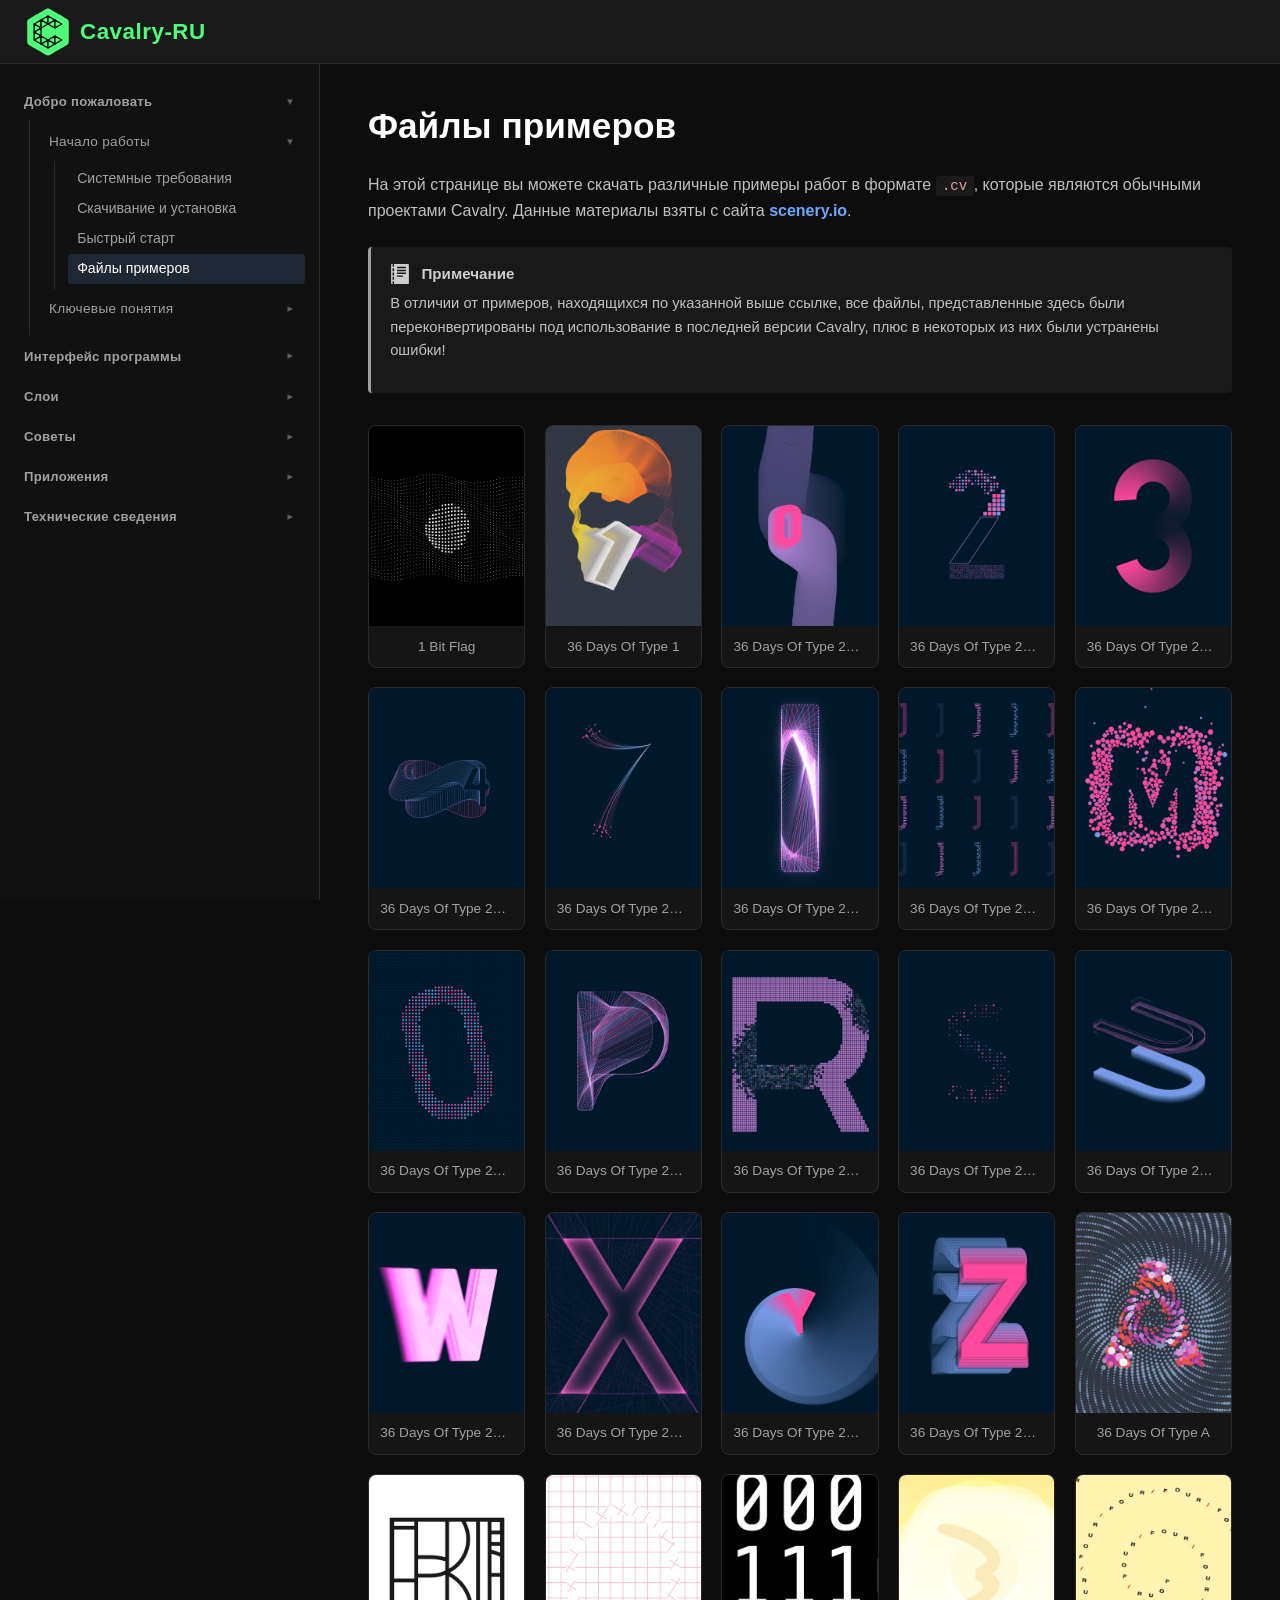
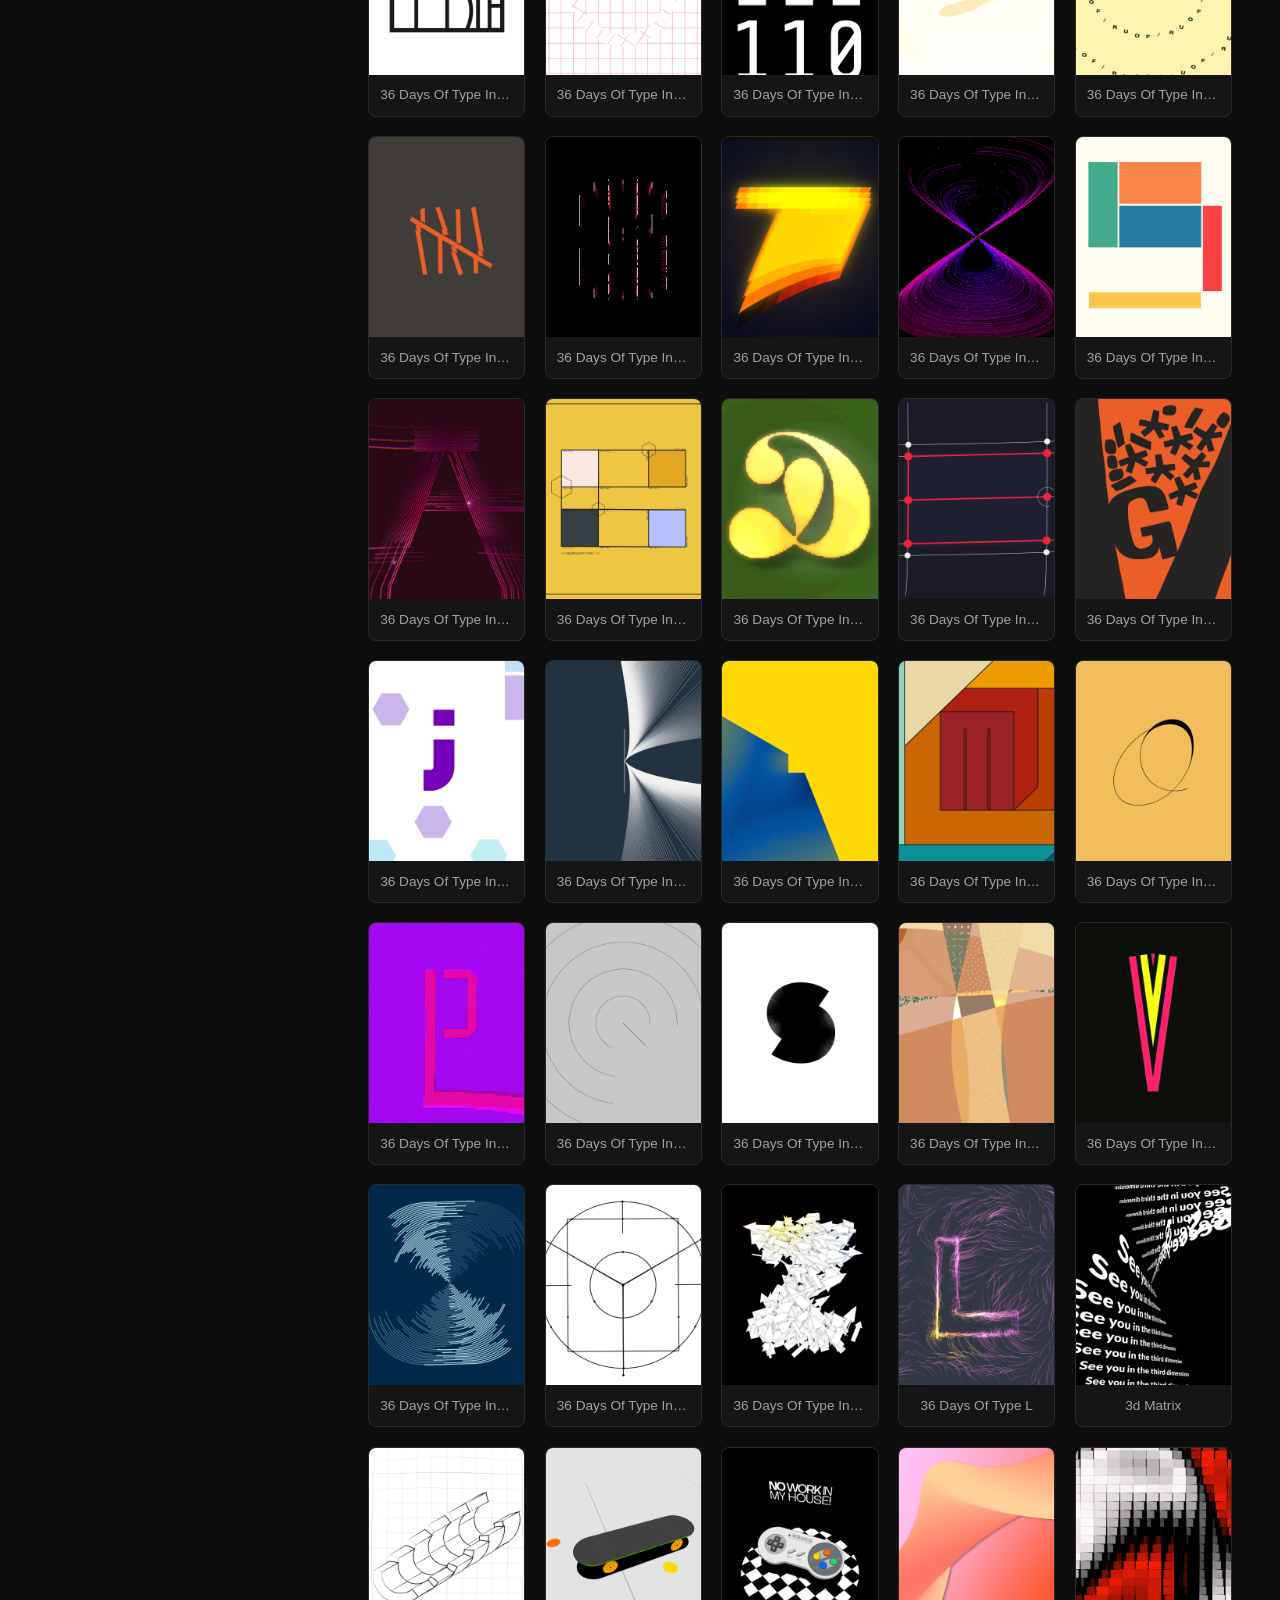
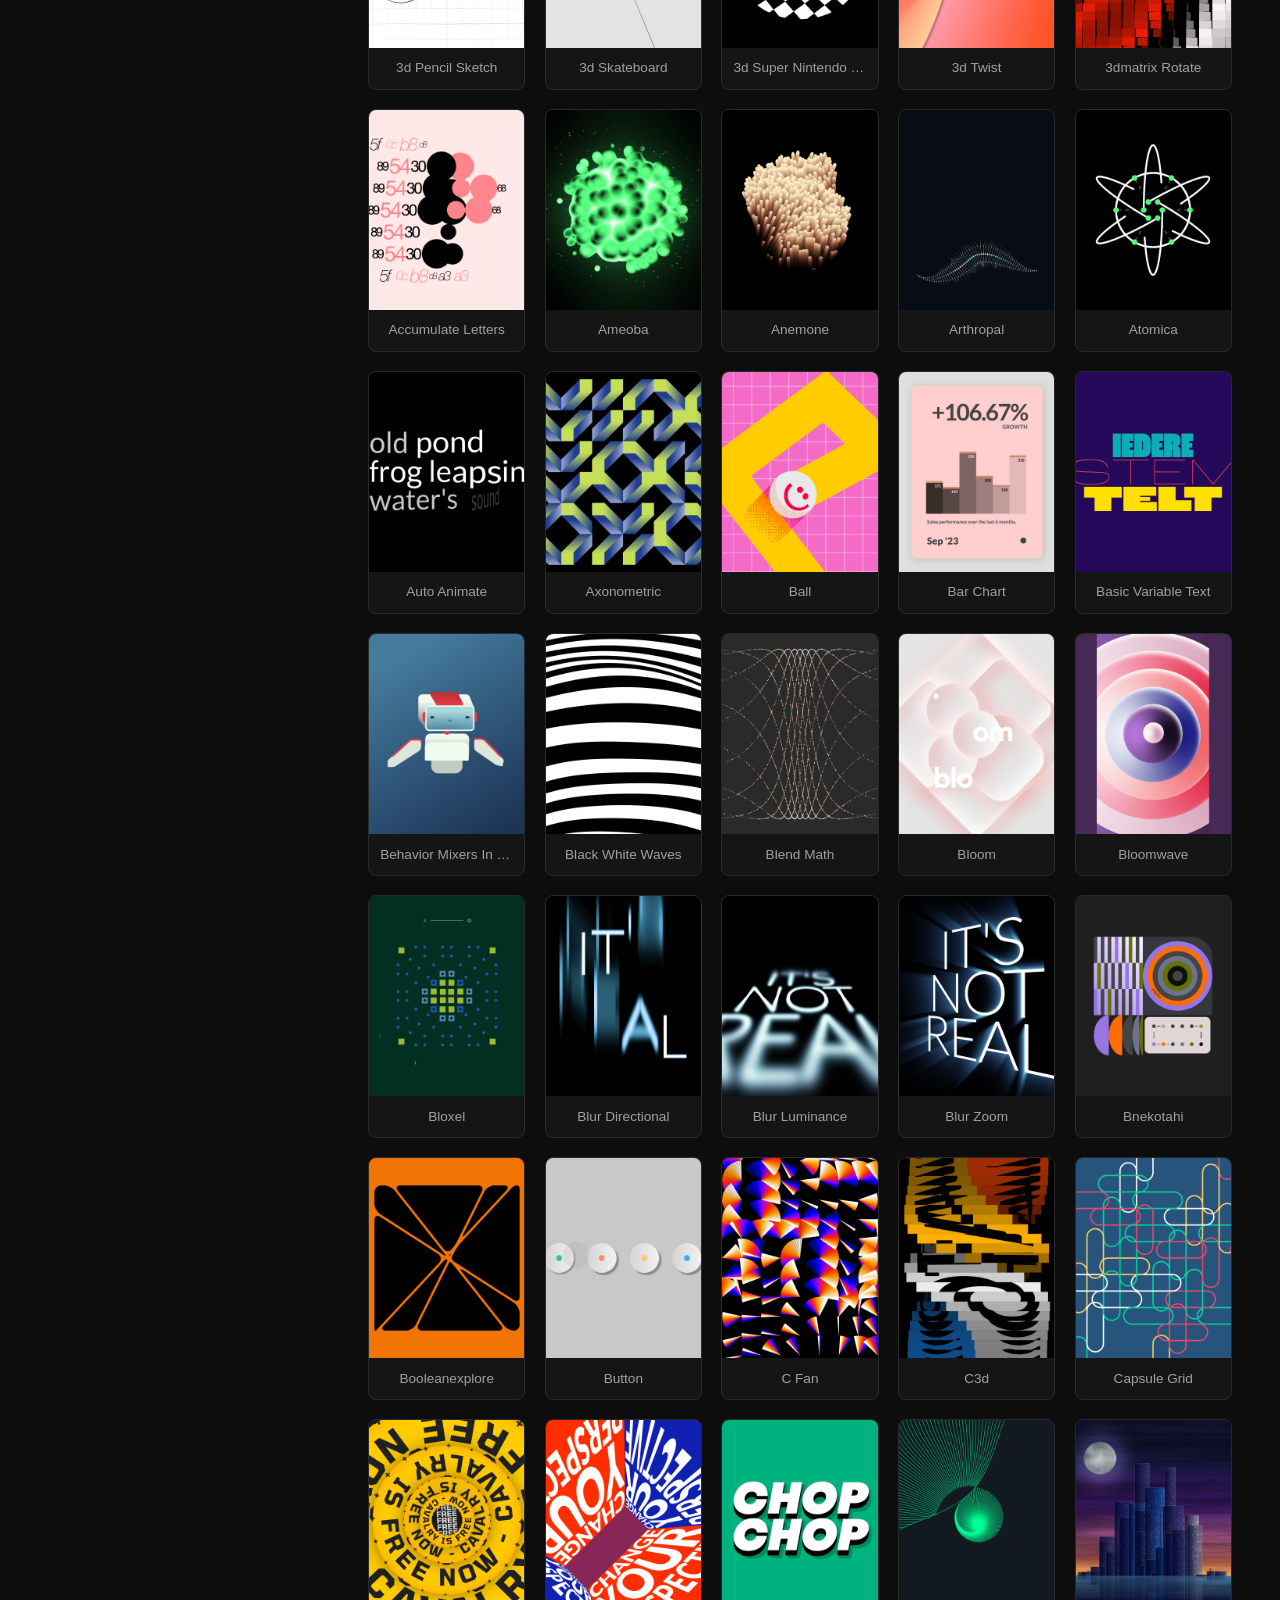
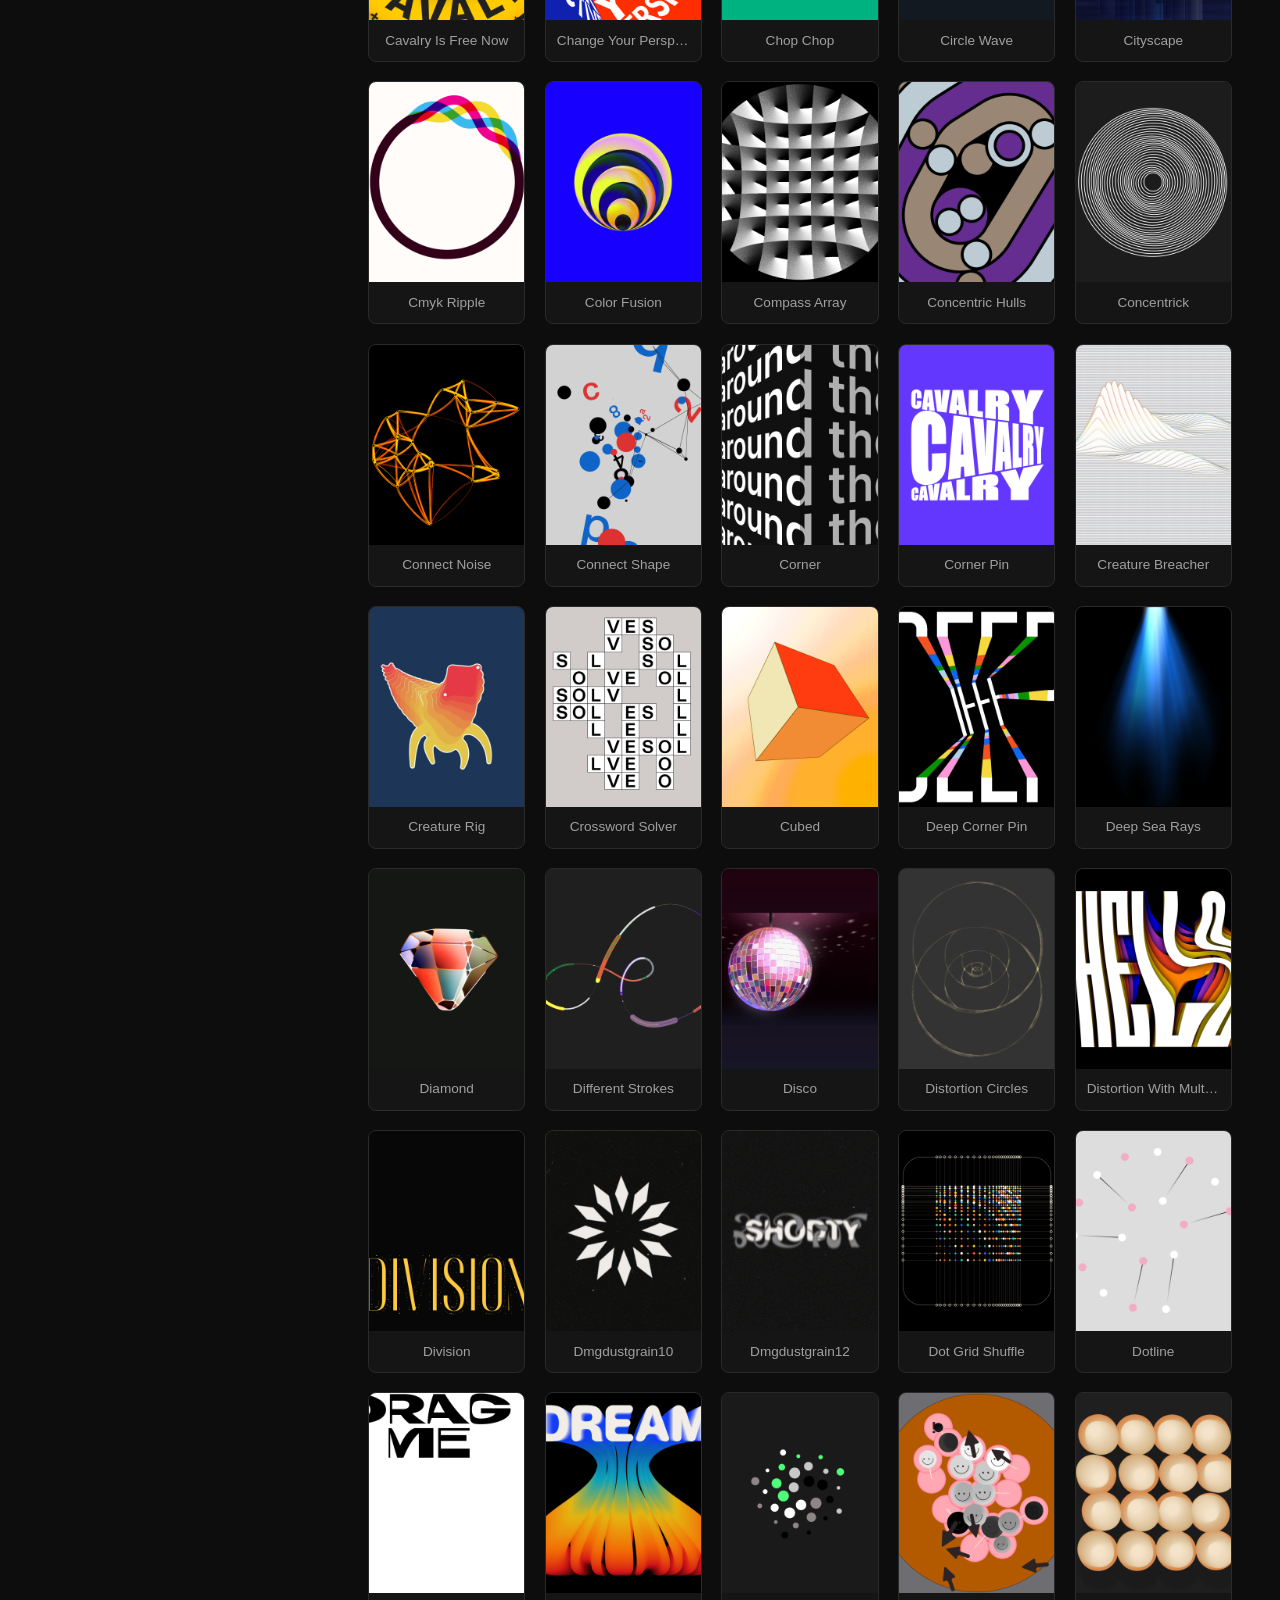
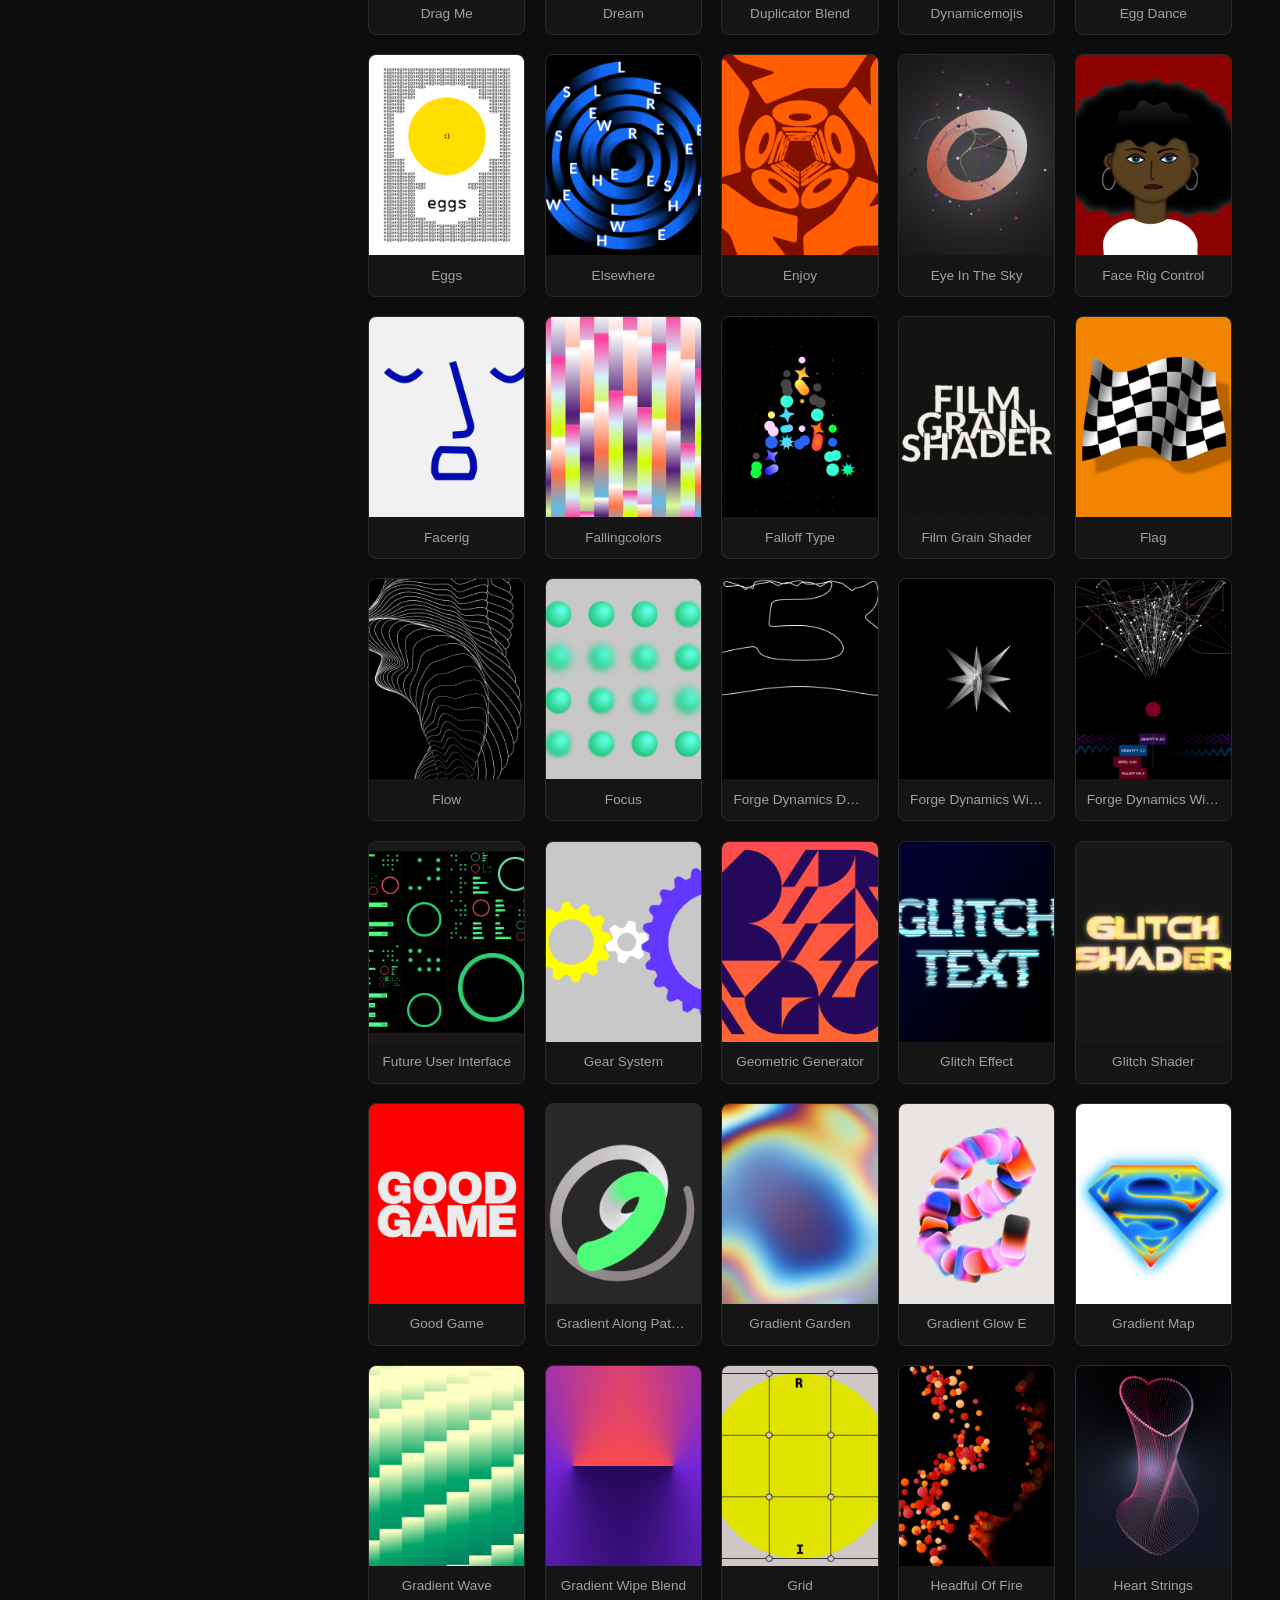
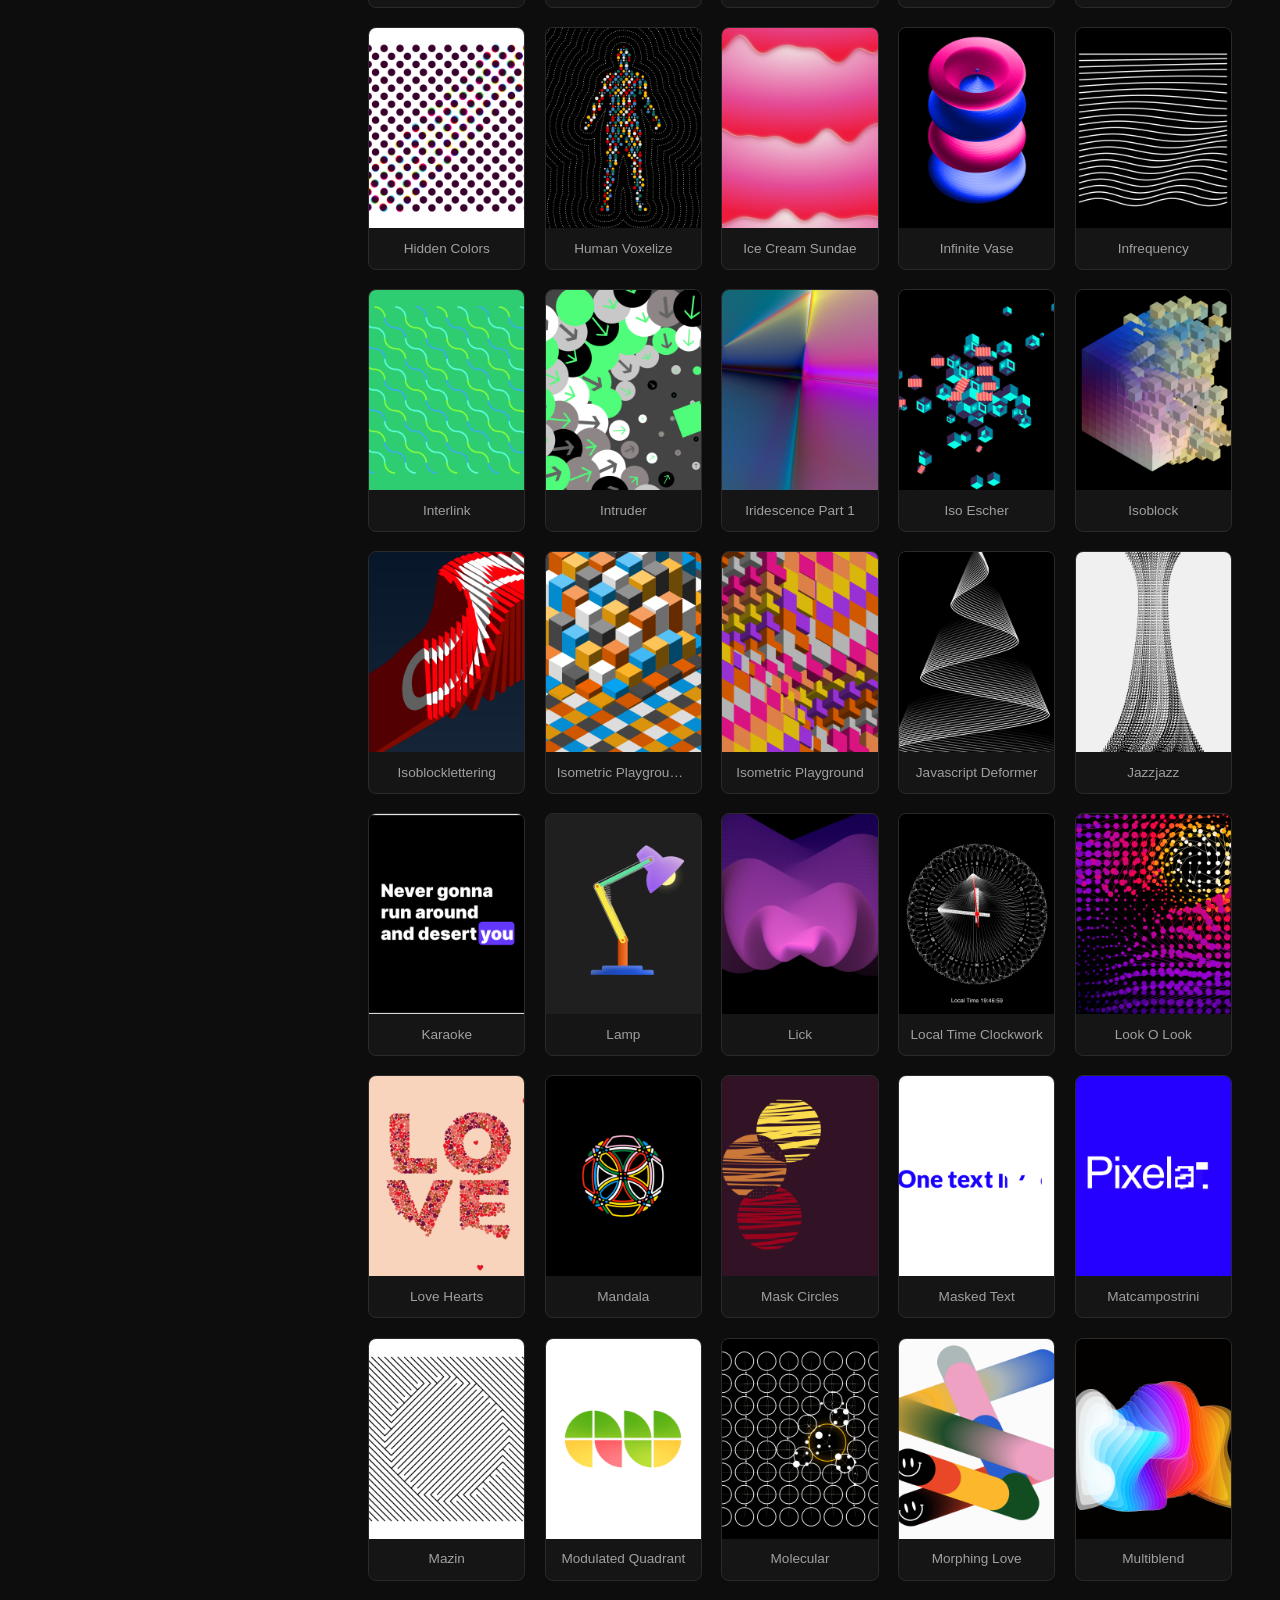
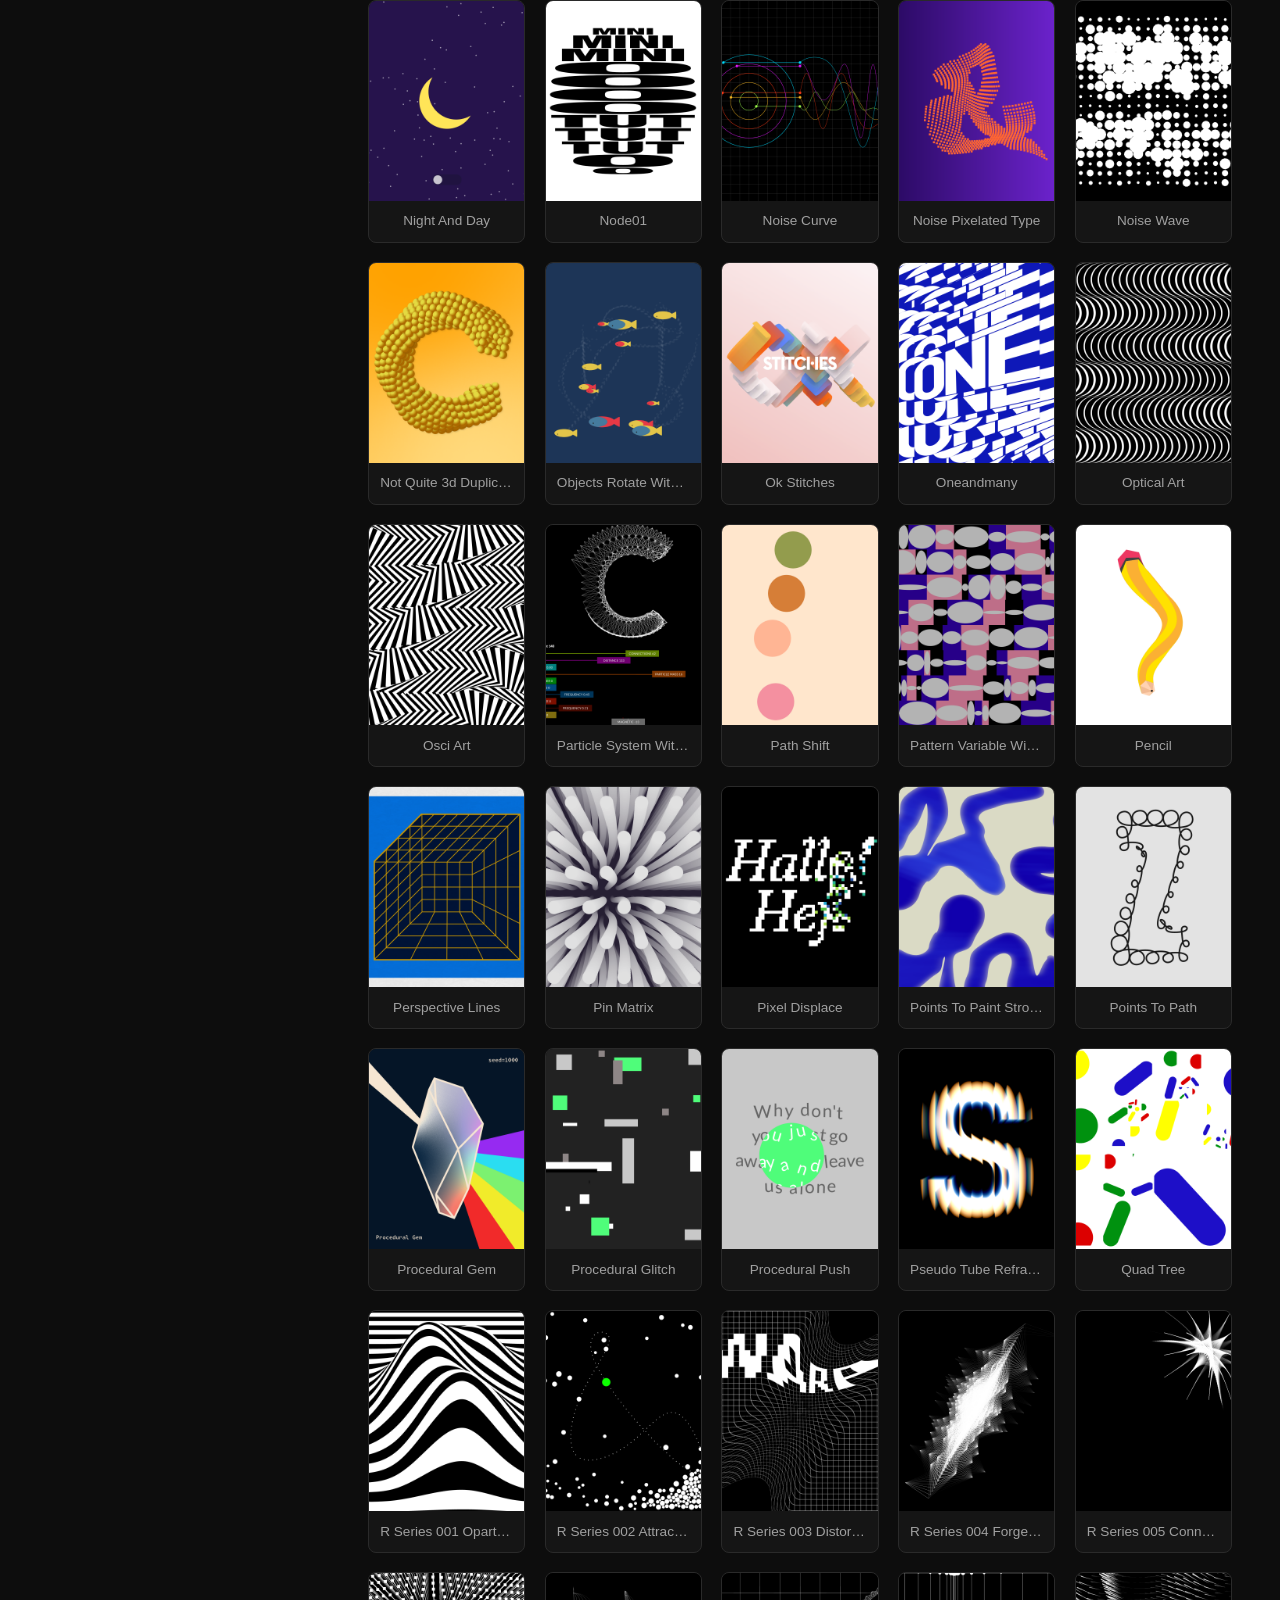
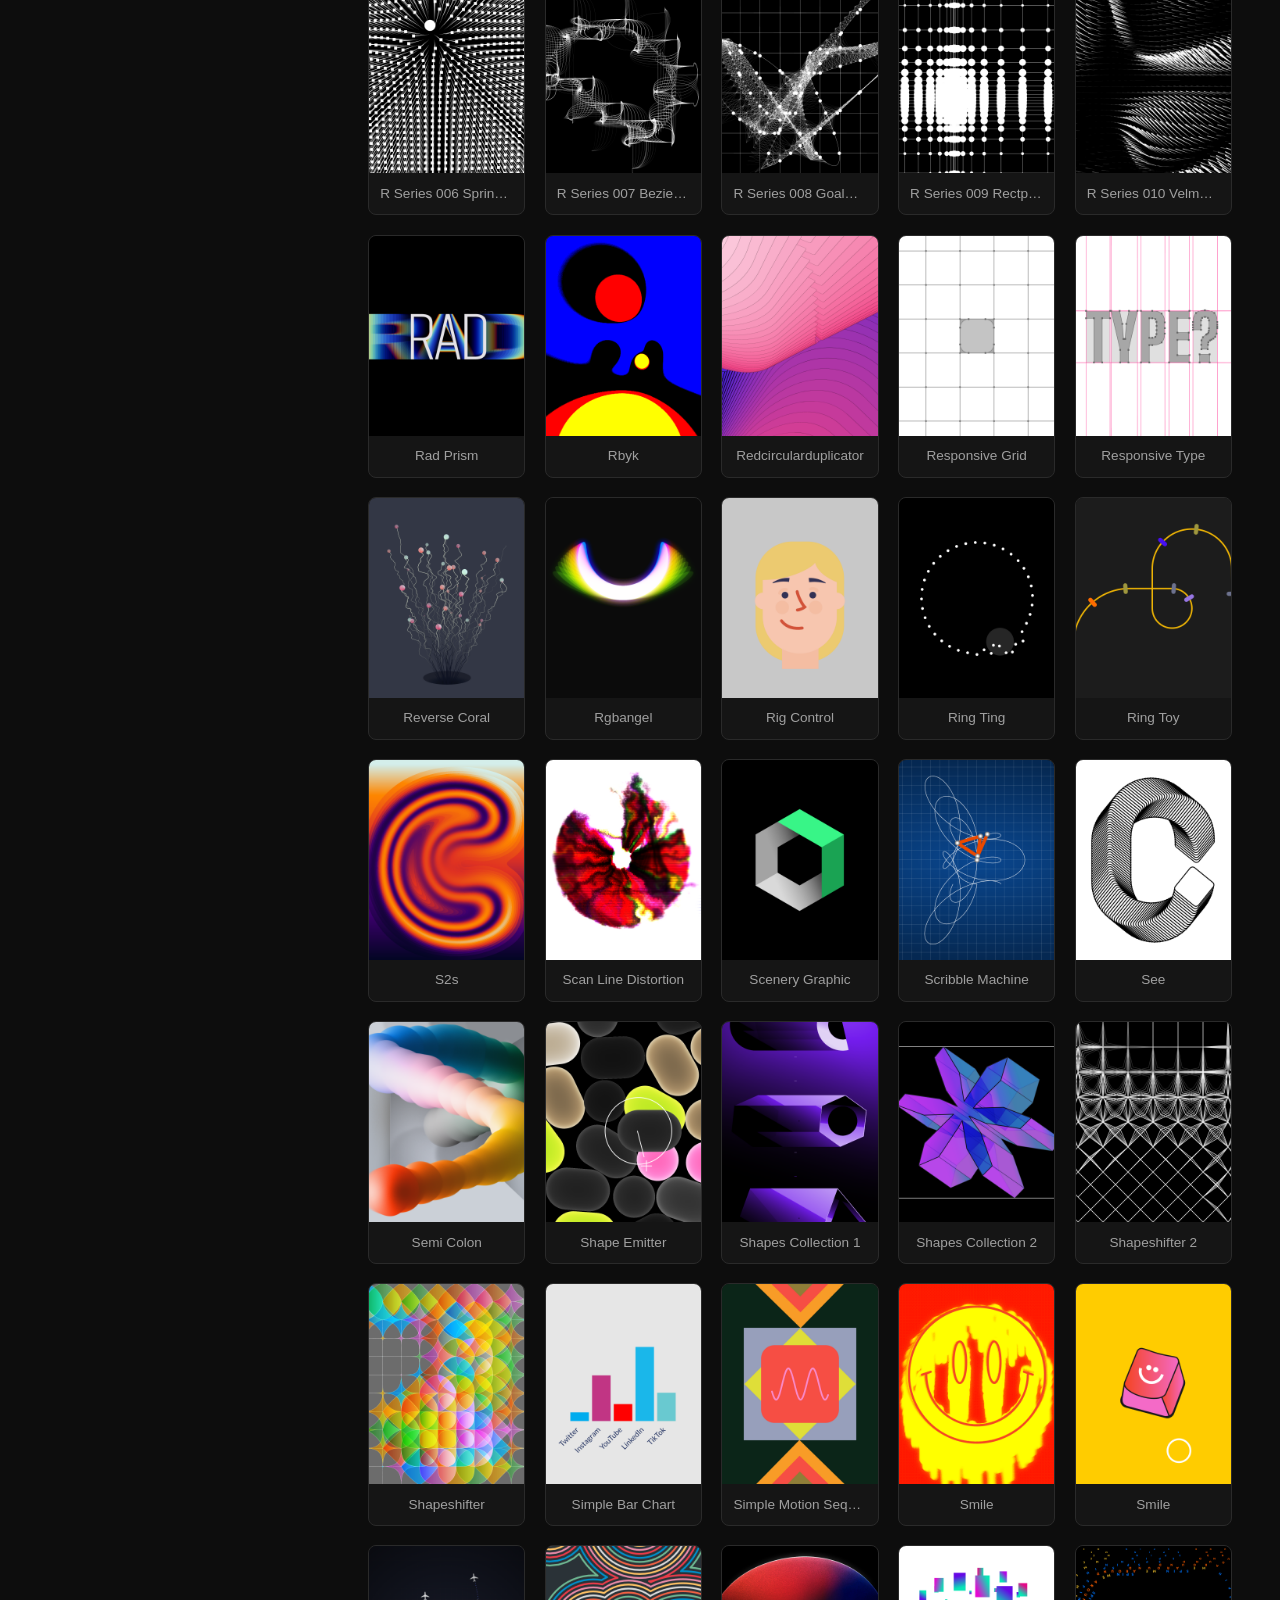
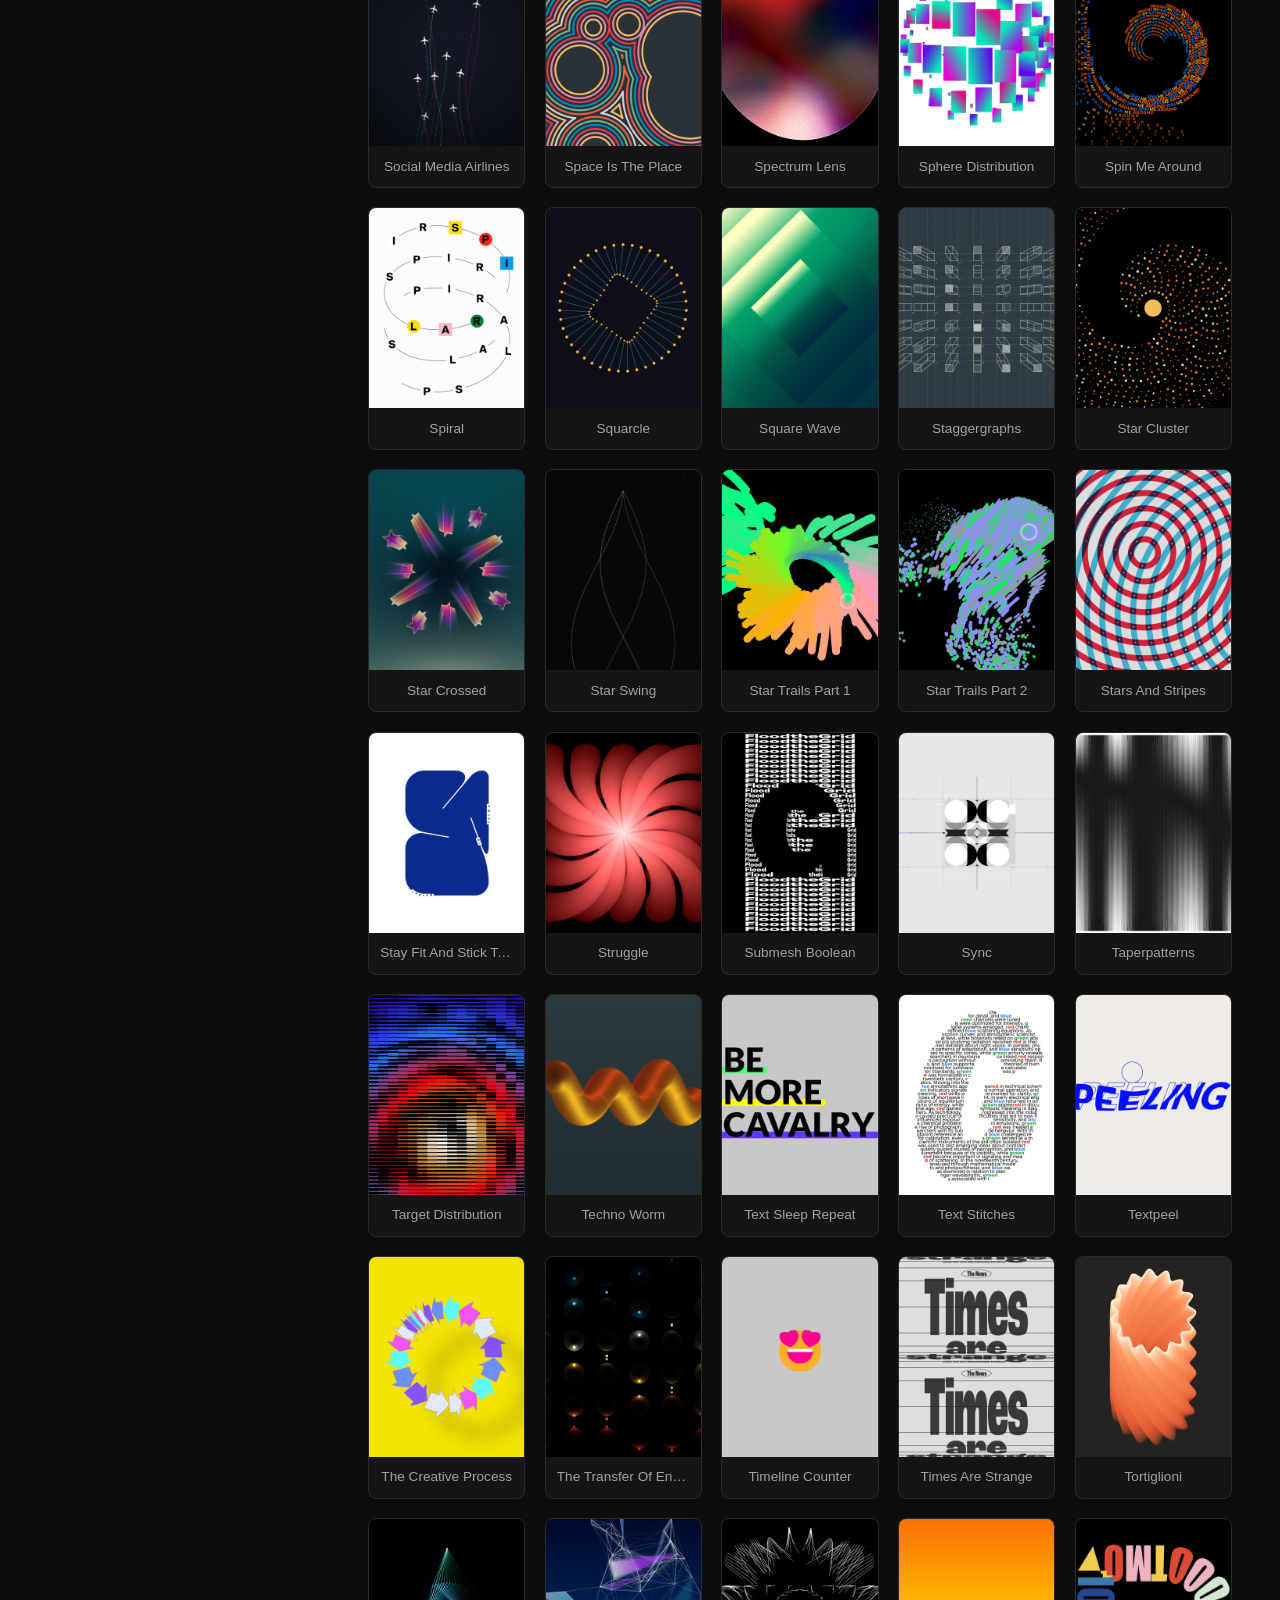
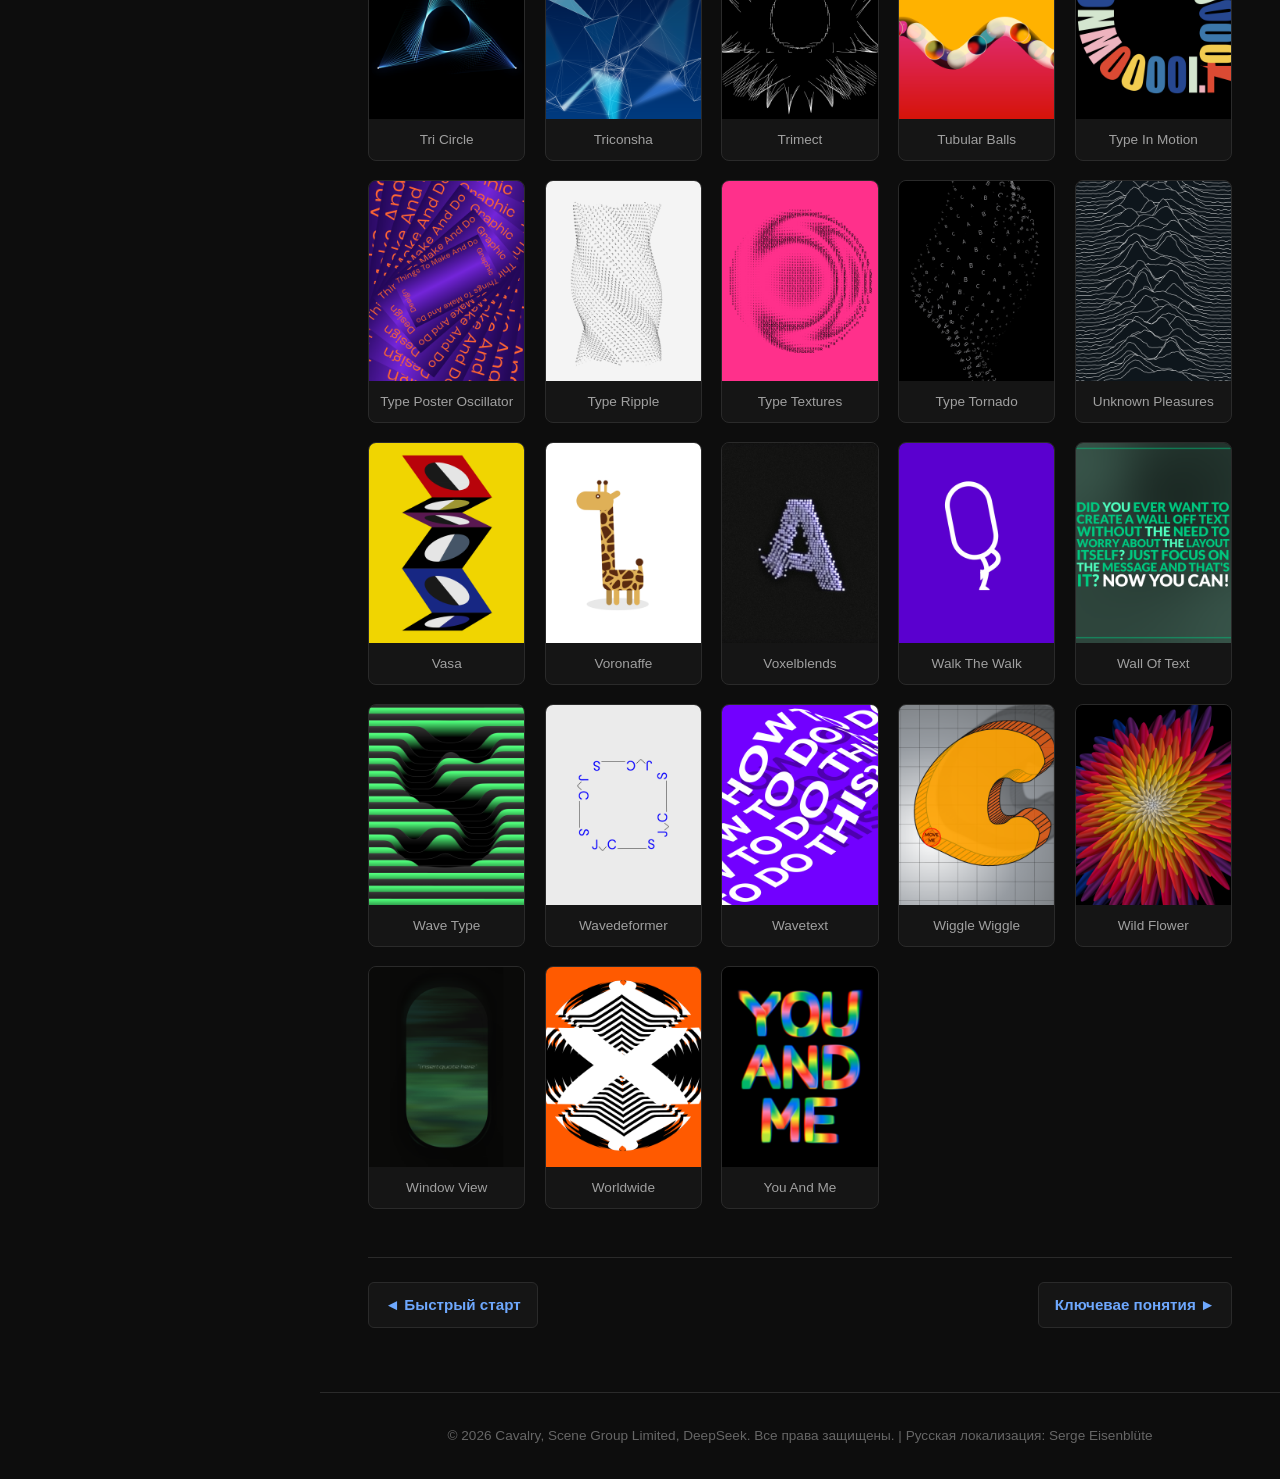
==== pages/example-files.html @ faeabc32 "Update example-files.html" ====
<!DOCTYPE html>
<html lang="ru">
<head>
    <meta charset="UTF-8">
    <meta name="viewport" content="width=device-width, initial-scale=1.0">
    <title>Файлы примеров | Cavalry</title>
    <link rel="stylesheet" href="../style.css">
</head>
<body>

<header></header>

<aside></aside>

<main>
    <div class="content">

        <h1>Файлы примеров</h1>

        <p>
            На этой странице вы можете скачать различные примеры работ
            в формате <code>.cv</code>, которые являются обычными проектами
            Cavalry. Данные материалы взяты с сайта
            <a href="https://scenery.io" target="_blank" rel="noopener">scenery.io</a>.
        </p>

        <div class="note-box">
                <div class="boxtitle">
                    <img class="icon" src="../imgs/note.svg" width="20" height="20"> 
                    <span>Примечание</span>
                </div>
            <p>В отличии от примеров, находящихся по указанной выше ссылке, все файлы, представленные здесь были переконвертированы под использование в последней версии Cavalry, плюс в некоторых из них были устранены ошибки!</p>
            

        </div>


        <div class="example-grid">

            <a class="example-item" href="../files/1-bit-flag-hkYW8BzBwDn.cv" download>
                <img src="../imgs/examples/poster(115).png" alt="1 Bit Flag" loading="lazy">
                <span class="example-title">1 Bit Flag</span>
            </a>

            <a class="example-item" href="../files/36-days-of-type-1-YVEih1ycnY1.cv" download>
                <img src="../imgs/examples/poster(52).png" alt="36 Days Of Type 1" loading="lazy">
                <span class="example-title">36 Days Of Type 1</span>
            </a>

            <a class="example-item" href="../files/36-days-of-type-2023-0-5vSWPvsS0dh.cv" download>
                <img src="../imgs/examples/poster(169).png" alt="36 Days Of Type 2023 0" loading="lazy">
                <span class="example-title">36 Days Of Type 2023 0</span>
            </a>

            <a class="example-item" href="../files/36-days-of-type-2023-2-o4A3LJ1UW5N.cv" download>
                <img src="../imgs/examples/poster(166).png" alt="36 Days Of Type 2023 2" loading="lazy">
                <span class="example-title">36 Days Of Type 2023 2</span>
            </a>

            <a class="example-item" href="../files/36-days-of-type-2023-3-HibmFVjGmEO.cv" download>
                <img src="../imgs/examples/poster(170).png" alt="36 Days Of Type 2023 3" loading="lazy">
                <span class="example-title">36 Days Of Type 2023 3</span>
            </a>

            <a class="example-item" href="../files/36-days-of-type-2023-4-dn10N4tYYtr.cv" download>
                <img src="../imgs/examples/poster(171).png" alt="36 Days Of Type 2023 4" loading="lazy">
                <span class="example-title">36 Days Of Type 2023 4</span>
            </a>

            <a class="example-item" href="../files/36-days-of-type-2023-7-m7poD6bDMFH.cv" download>
                <img src="../imgs/examples/poster(172).png" alt="36 Days Of Type 2023 7" loading="lazy">
                <span class="example-title">36 Days Of Type 2023 7</span>
            </a>

            <a class="example-item" href="../files/36-days-of-type-2023-i-0Szbhq2JpEf.cv" download>
                <img src="../imgs/examples/poster(173).png" alt="36 Days Of Type 2023 I" loading="lazy">
                <span class="example-title">36 Days Of Type 2023 I</span>
            </a>

            <a class="example-item" href="../files/36-days-of-type-2023-j-neJNQumwgZ6.cv" download>
                <img src="../imgs/examples/poster(174).png" alt="36 Days Of Type 2023 J" loading="lazy">
                <span class="example-title">36 Days Of Type 2023 J</span>
            </a>

            <a class="example-item" href="../files/36-days-of-type-2023-m-z7vtz2Bcvc6.cv" download>
                <img src="../imgs/examples/poster(167).png" alt="36 Days Of Type 2023 M" loading="lazy">
                <span class="example-title">36 Days Of Type 2023 M</span>
            </a>

            <a class="example-item" href="../files/36-days-of-type-2023-o-J4rbQWpEnJN.cv" download>
                <img src="../imgs/examples/poster(175).png" alt="36 Days Of Type 2023 O" loading="lazy">
                <span class="example-title">36 Days Of Type 2023 O</span>
            </a>

            <a class="example-item" href="../files/36-days-of-type-2023-p-z6iFBBBDxM5.cv" download>
                <img src="../imgs/examples/poster(165).png" alt="36 Days Of Type 2023 P" loading="lazy">
                <span class="example-title">36 Days Of Type 2023 P</span>
            </a>

            <a class="example-item" href="../files/36-days-of-type-2023-r-pE9wZY8ELnY.cv" download>
                <img src="../imgs/examples/poster(176).png" alt="36 Days Of Type 2023 R" loading="lazy">
                <span class="example-title">36 Days Of Type 2023 R</span>
            </a>

            <a class="example-item" href="../files/36-days-of-type-2023-s-xNLyo4lBZIP.cv" download>
                <img src="../imgs/examples/poster(177).png" alt="36 Days Of Type 2023 S" loading="lazy">
                <span class="example-title">36 Days Of Type 2023 S</span>
            </a>

            <a class="example-item" href="../files/36-days-of-type-2023-u-OPotn7tflck.cv" download>
                <img src="../imgs/examples/poster(178).png" alt="36 Days Of Type 2023 U" loading="lazy">
                <span class="example-title">36 Days Of Type 2023 U</span>
            </a>

            <a class="example-item" href="../files/36-days-of-type-2023-w-w0jnbYdnWk6.cv" download>
                <img src="../imgs/examples/poster(179).png" alt="36 Days Of Type 2023 W" loading="lazy">
                <span class="example-title">36 Days Of Type 2023 W</span>
            </a>

            <a class="example-item" href="../files/36-days-of-type-2023-x-dJk7rYkb4RO.cv" download>
                <img src="../imgs/examples/poster(180).png" alt="36 Days Of Type 2023 X" loading="lazy">
                <span class="example-title">36 Days Of Type 2023 X</span>
            </a>

            <a class="example-item" href="../files/36-days-of-type-2023-y-046Oe99VdEb.cv" download>
                <img src="../imgs/examples/poster(181).png" alt="36 Days Of Type 2023 Y" loading="lazy">
                <span class="example-title">36 Days Of Type 2023 Y</span>
            </a>

            <a class="example-item" href="../files/36-days-of-type-2023-z-vdYExKgdyqQ.cv" download>
                <img src="../imgs/examples/poster(168).png" alt="36 Days Of Type 2023 Z" loading="lazy">
                <span class="example-title">36 Days Of Type 2023 Z</span>
            </a>

            <a class="example-item" href="../files/36-days-of-type-a-w919rUOdV8c.cv" download>
                <img src="../imgs/examples/poster(51).png" alt="36 Days Of Type A" loading="lazy">
                <span class="example-title">36 Days Of Type A</span>
            </a>

            <a class="example-item" href="../files/36-days-of-type-in-cavalru-b-W2WeJpjBNvX.cv" download>
                <img src="../imgs/examples/poster(275).png" alt="36 Days Of Type In Cavalru B" loading="lazy">
                <span class="example-title">36 Days Of Type In Cavalru B</span>
            </a>

            <a class="example-item" href="../files/36-days-of-type-in-cavalry-0-4XScQe2Kxou.cv" download>
                <img src="../imgs/examples/poster(257).png" alt="36 Days Of Type In Cavalry 0" loading="lazy">
                <span class="example-title">36 Days Of Type In Cavalry 0</span>
            </a>

            <a class="example-item" href="../files/36-days-of-type-in-cavalry-1-H8iI3teOfxF.cv" download>
                <img src="../imgs/examples/poster(256).png" alt="36 Days Of Type In Cavalry 1" loading="lazy">
                <span class="example-title">36 Days Of Type In Cavalry 1</span>
            </a>

            <a class="example-item" href="../files/36-days-of-type-in-cavalry-3-WqNNo3meYM0.cv" download>
                <img src="../imgs/examples/poster(255).png" alt="36 Days Of Type In Cavalry 3" loading="lazy">
                <span class="example-title">36 Days Of Type In Cavalry 3</span>
            </a>

            <a class="example-item" href="../files/36-days-of-type-in-cavalry-4-nC02kBpLv5o.cv" download>
                <img src="../imgs/examples/poster(254).png" alt="36 Days Of Type In Cavalry 4" loading="lazy">
                <span class="example-title">36 Days Of Type In Cavalry 4</span>
            </a>

            <a class="example-item" href="../files/36-days-of-type-in-cavalry-5-he9K3ynyhal.cv" download>
                <img src="../imgs/examples/poster(253).png" alt="36 Days Of Type In Cavalry 5" loading="lazy">
                <span class="example-title">36 Days Of Type In Cavalry 5</span>
            </a>

            <a class="example-item" href="../files/36-days-of-type-in-cavalry-6-CYf05JctuaV.cv" download>
                <img src="../imgs/examples/poster(252).png" alt="36 Days Of Type In Cavalry 6" loading="lazy">
                <span class="example-title">36 Days Of Type In Cavalry 6</span>
            </a>

            <a class="example-item" href="../files/36-days-of-type-in-cavalry-7-aBGNu3DkiKV.cv" download>
                <img src="../imgs/examples/poster(251).png" alt="36 Days Of Type In Cavalry 7" loading="lazy">
                <span class="example-title">36 Days Of Type In Cavalry 7</span>
            </a>

            <a class="example-item" href="../files/36-days-of-type-in-cavalry-8-4cF45booZwT.cv" download>
                <img src="../imgs/examples/poster(250).png" alt="36 Days Of Type In Cavalry 8" loading="lazy">
                <span class="example-title">36 Days Of Type In Cavalry 8</span>
            </a>

            <a class="example-item" href="../files/36-days-of-type-in-cavalry-9-1miJ6DgTHmT.cv" download>
                <img src="../imgs/examples/poster(249).png" alt="36 Days Of Type In Cavalry 9" loading="lazy">
                <span class="example-title">36 Days Of Type In Cavalry 9</span>
            </a>

            <a class="example-item" href="../files/36-days-of-type-in-cavalry-a-soiSXe9RZ9G.cv" download>
                <img src="../imgs/examples/poster(276).png" alt="36 Days Of Type In Cavalry A" loading="lazy">
                <span class="example-title">36 Days Of Type In Cavalry A</span>
            </a>

            <a class="example-item" href="../files/36-days-of-type-in-cavalry-c-Yk1CnDBj5b1.cv" download>
                <img src="../imgs/examples/poster(274).png" alt="36 Days Of Type In Cavalry C" loading="lazy">
                <span class="example-title">36 Days Of Type In Cavalry C</span>
            </a>

            <a class="example-item" href="../files/36-days-of-type-in-cavalry-d-dpRZPv3rkyG.cv" download>
                <img src="../imgs/examples/poster(273).png" alt="36 Days Of Type In Cavalry D" loading="lazy">
                <span class="example-title">36 Days Of Type In Cavalry D</span>
            </a>

            <a class="example-item" href="../files/36-days-of-type-in-cavalry-e-Vi1vSt3qV8H.cv" download>
                <img src="../imgs/examples/poster(272).png" alt="36 Days Of Type In Cavalry E" loading="lazy">
                <span class="example-title">36 Days Of Type In Cavalry E</span>
            </a>

            <a class="example-item" href="../files/36-days-of-type-in-cavalry-g-xFFTSq8V7lf.cv" download>
                <img src="../imgs/examples/poster(271).png" alt="36 Days Of Type In Cavalry G" loading="lazy">
                <span class="example-title">36 Days Of Type In Cavalry G</span>
            </a>

            <a class="example-item" href="../files/36-days-of-type-in-cavalry-j-jX08ZxnPoJZ.cv" download>
                <img src="../imgs/examples/poster(270).png" alt="36 Days Of Type In Cavalry J" loading="lazy">
                <span class="example-title">36 Days Of Type In Cavalry J</span>
            </a>

            <a class="example-item" href="../files/36-days-of-type-in-cavalry-k-cD4SYhY7bMT.cv" download>
                <img src="../imgs/examples/poster(269).png" alt="36 Days Of Type In Cavalry K" loading="lazy">
                <span class="example-title">36 Days Of Type In Cavalry K</span>
            </a>

            <a class="example-item" href="../files/36-days-of-type-in-cavalry-l-lDkkMbY69QQ.cv" download>
                <img src="../imgs/examples/poster(268).png" alt="36 Days Of Type In Cavalry L" loading="lazy">
                <span class="example-title">36 Days Of Type In Cavalry L</span>
            </a>

            <a class="example-item" href="../files/36-days-of-type-in-cavalry-m-WJ8vBKJIf9V.cv" download>
                <img src="../imgs/examples/poster(267).png" alt="36 Days Of Type In Cavalry M" loading="lazy">
                <span class="example-title">36 Days Of Type In Cavalry M</span>
            </a>

            <a class="example-item" href="../files/36-days-of-type-in-cavalry-o-K9hREOH1BGQ.cv" download>
                <img src="../imgs/examples/poster(266).png" alt="36 Days Of Type In Cavalry O" loading="lazy">
                <span class="example-title">36 Days Of Type In Cavalry O</span>
            </a>

            <a class="example-item" href="../files/36-days-of-type-in-cavalry-p-GVOOMYgjZUs.cv" download>
                <img src="../imgs/examples/poster(265).png" alt="36 Days Of Type In Cavalry P" loading="lazy">
                <span class="example-title">36 Days Of Type In Cavalry P</span>
            </a>

            <a class="example-item" href="../files/36-days-of-type-in-cavalry-q-nvF8robz7Dg.cv" download>
                <img src="../imgs/examples/poster(264).png" alt="36 Days Of Type In Cavalry Q" loading="lazy">
                <span class="example-title">36 Days Of Type In Cavalry Q</span>
            </a>

            <a class="example-item" href="../files/36-days-of-type-in-cavalry-s-QxhehaToF8z.cv" download>
                <img src="../imgs/examples/poster(263).png" alt="36 Days Of Type In Cavalry S" loading="lazy">
                <span class="example-title">36 Days Of Type In Cavalry S</span>
            </a>

            <a class="example-item" href="../files/36-days-of-type-in-cavalry-t-7mXXthOYqaV.cv" download>
                <img src="../imgs/examples/poster(262).png" alt="36 Days Of Type In Cavalry T" loading="lazy">
                <span class="example-title">36 Days Of Type In Cavalry T</span>
            </a>

            <a class="example-item" href="../files/36-days-of-type-in-cavalry-v-tFkbctaRdKb.cv" download>
                <img src="../imgs/examples/poster(261).png" alt="36 Days Of Type In Cavalry V" loading="lazy">
                <span class="example-title">36 Days Of Type In Cavalry V</span>
            </a>

            <a class="example-item" href="../files/36-days-of-type-in-cavalry-x-Ew7SFxwfhgk.cv" download>
                <img src="../imgs/examples/poster(259).png" alt="36 Days Of Type In Cavalry X" loading="lazy">
                <span class="example-title">36 Days Of Type In Cavalry X</span>
            </a>

            <a class="example-item" href="../files/36-days-of-type-in-cavalry-y-98zTCcEdsV5.cv" download>
                <img src="../imgs/examples/poster(260).png" alt="36 Days Of Type In Cavalry Y" loading="lazy">
                <span class="example-title">36 Days Of Type In Cavalry Y</span>
            </a>

            <a class="example-item" href="../files/36-days-of-type-in-cavalry-z-Gj50kIWvcDE.cv" download>
                <img src="../imgs/examples/poster(258).png" alt="36 Days Of Type In Cavalry Z" loading="lazy">
                <span class="example-title">36 Days Of Type In Cavalry Z</span>
            </a>

            <a class="example-item" href="../files/36-days-of-type-l-l10pthZQ1a7.cv" download>
                <img src="../imgs/examples/poster(50).png" alt="36 Days Of Type L" loading="lazy">
                <span class="example-title">36 Days Of Type L</span>
            </a>

            <a class="example-item" href="../files/3d-matrix-i0ql0QeRfkW.cv" download>
                <img src="../imgs/examples/poster(49).png" alt="3d Matrix" loading="lazy">
                <span class="example-title">3d Matrix</span>
            </a>

            <a class="example-item" href="../files/3d-pencil-sketch-FBHDjwt33cr.cv" download>
                <img src="../imgs/examples/poster(126).png" alt="3d Pencil Sketch" loading="lazy">
                <span class="example-title">3d Pencil Sketch</span>
            </a>

            <a class="example-item" href="../files/3d-skateboard-7w38cKwNpQX.cv" download>
                <img src="../imgs/examples/poster(16).png" alt="3d Skateboard" loading="lazy">
                <span class="example-title">3d Skateboard</span>
            </a>

            <a class="example-item" href="../files/3d-super-nintendo-controller-ihgxVS8yfiT.cv" download>
                <img src="../imgs/examples/poster(15).png" alt="3d Super Nintendo Controller" loading="lazy">
                <span class="example-title">3d Super Nintendo Controller</span>
            </a>

            <a class="example-item" href="../files/3d-twist-L0IaMw1aLAq.cv" download>
                <img src="../imgs/examples/poster(124).png" alt="3d Twist" loading="lazy">
                <span class="example-title">3d Twist</span>
            </a>

            <a class="example-item" href="../files/3dmatrix-rotate-cvpv3upDPPe.cv" download>
                <img src="../imgs/examples/poster(211).png" alt="3dmatrix Rotate" loading="lazy">
                <span class="example-title">3dmatrix Rotate</span>
            </a>

            <a class="example-item" href="../files/accumulate-letters-6g40jDIEdWq.cv" download>
                <img src="../imgs/examples/poster(185).png" alt="Accumulate Letters" loading="lazy">
                <span class="example-title">Accumulate Letters</span>
            </a>

            <a class="example-item" href="../files/ameoba-BbpeMq18il7.cv" download>
                <img src="../imgs/examples/poster(119).png" alt="Ameoba" loading="lazy">
                <span class="example-title">Ameoba</span>
            </a>

            <a class="example-item" href="../files/anemone-UgM0NpV0Ud5.cv" download>
                <img src="../imgs/examples/poster(134).png" alt="Anemone" loading="lazy">
                <span class="example-title">Anemone</span>
            </a>

            <a class="example-item" href="../files/arthropal-1XvSP9SU7Zj.cv" download>
                <img src="../imgs/examples/poster(114).png" alt="Arthropal" loading="lazy">
                <span class="example-title">Arthropal</span>
            </a>

            <a class="example-item" href="../files/atomica-Zo8iBRE7zSu.cv" download>
                <img src="../imgs/examples/poster(225).png" alt="Atomica" loading="lazy">
                <span class="example-title">Atomica</span>
            </a>

            <a class="example-item" href="../files/auto-animate-8bJzdl7E0gf.cv" download>
                <img src="../imgs/examples/poster(48).png" alt="Auto Animate" loading="lazy">
                <span class="example-title">Auto Animate</span>
            </a>

            <a class="example-item" href="../files/axonometric-AmB3gtgRJnz.cv" download>
                <img src="../imgs/examples/poster(141).png" alt="Axonometric" loading="lazy">
                <span class="example-title">Axonometric</span>
            </a>

            <a class="example-item" href="../files/ball-w7oYKNORbpd.cv" download>
                <img src="../imgs/examples/poster(14).png" alt="Ball" loading="lazy">
                <span class="example-title">Ball</span>
            </a>

            <a class="example-item" href="../files/bar-chart-a77P2y2ismp.cv" download>
                <img src="../imgs/examples/poster(233).png" alt="Bar Chart" loading="lazy">
                <span class="example-title">Bar Chart</span>
            </a>

            <a class="example-item" href="../files/basic-variable-text-537SzHCc1am.cv" download>
                <img src="../imgs/examples/poster(158).png" alt="Basic Variable Text" loading="lazy">
                <span class="example-title">Basic Variable Text</span>
            </a>

            <a class="example-item" href="../files/behavior-mixers-in-character-rig-P3Lqnj7k3k4.cv" download>
                <img src="../imgs/examples/poster(69).png" alt="Behavior Mixers In Character Rig" loading="lazy">
                <span class="example-title">Behavior Mixers In Character Rig</span>
            </a>

            <a class="example-item" href="../files/black-white-waves-kKJmVGT8if0.cv" download>
                <img src="../imgs/examples/poster(186).png" alt="Black White Waves" loading="lazy">
                <span class="example-title">Black White Waves</span>
            </a>

            <a class="example-item" href="../files/blend-math-iw0NPIe8inl.cv" download>
                <img src="../imgs/examples/poster(204).png" alt="Blend Math" loading="lazy">
                <span class="example-title">Blend Math</span>
            </a>

            <a class="example-item" href="../files/bloom-R7lxInhRUDV.cv" download>
                <img src="../imgs/examples/poster(39).png" alt="Bloom" loading="lazy">
                <span class="example-title">Bloom</span>
            </a>

            <a class="example-item" href="../files/bloomwave-1l5eqDXXrTN.cv" download>
                <img src="../imgs/examples/poster(22).png" alt="Bloomwave" loading="lazy">
                <span class="example-title">Bloomwave</span>
            </a>

            <a class="example-item" href="../files/bloxel-gB7Uud3CQ20.cv" download>
                <img src="../imgs/examples/poster(18).png" alt="Bloxel" loading="lazy">
                <span class="example-title">Bloxel</span>
            </a>

            <a class="example-item" href="../files/blur-directional-vKsIlvcZOi2.cv" download>
                <img src="../imgs/examples/poster(27).png" alt="Blur Directional" loading="lazy">
                <span class="example-title">Blur Directional</span>
            </a>

            <a class="example-item" href="../files/blur-luminance-EOccBEoFnc2.cv" download>
                <img src="../imgs/examples/poster(28).png" alt="Blur Luminance" loading="lazy">
                <span class="example-title">Blur Luminance</span>
            </a>

            <a class="example-item" href="../files/blur-zoom-neqCmhv5Msq.cv" download>
                <img src="../imgs/examples/poster(29).png" alt="Blur Zoom" loading="lazy">
                <span class="example-title">Blur Zoom</span>
            </a>

            <a class="example-item" href="../files/bnekotahi-p6bnChavkdo.cv" download>
                <img src="../imgs/examples/poster(74).png" alt="Bnekotahi" loading="lazy">
                <span class="example-title">Bnekotahi</span>
            </a>

            <a class="example-item" href="../files/booleanexplore-6IelD2qFWLV.cv" download>
                <img src="../imgs/examples/poster(82).png" alt="Booleanexplore" loading="lazy">
                <span class="example-title">Booleanexplore</span>
            </a>

            <a class="example-item" href="../files/button-n9BfjgRtQrY.cv" download>
                <img src="../imgs/examples/poster(231).png" alt="Button" loading="lazy">
                <span class="example-title">Button</span>
            </a>

            <a class="example-item" href="../files/c-fan-BoMlBuBK8v7.cv" download>
                <img src="../imgs/examples/poster(245).png" alt="C Fan" loading="lazy">
                <span class="example-title">C Fan</span>
            </a>

            <a class="example-item" href="../files/c3d-HMURBbfVAUq.cv" download>
                <img src="../imgs/examples/poster(23).png" alt="C3d" loading="lazy">
                <span class="example-title">C3d</span>
            </a>

            <a class="example-item" href="../files/capsule-grid-hoMtCrZt1gI.cv" download>
                <img src="../imgs/examples/poster(248).png" alt="Capsule Grid" loading="lazy">
                <span class="example-title">Capsule Grid</span>
            </a>

            <a class="example-item" href="../files/cavalry-is-free-now-FbY6mP1hhqG.cv" download>
                <img src="../imgs/examples/poster(6).png" alt="Cavalry Is Free Now" loading="lazy">
                <span class="example-title">Cavalry Is Free Now</span>
            </a>

            <a class="example-item" href="../files/change-your-perspective-DajYSkiKeis.cv" download>
                <img src="../imgs/examples/poster(242).png" alt="Change Your Perspective" loading="lazy">
                <span class="example-title">Change Your Perspective</span>
            </a>

            <a class="example-item" href="../files/chop-chop-k0vM7xlh6gE.cv" download>
                <img src="../imgs/examples/poster(68).png" alt="Chop Chop" loading="lazy">
                <span class="example-title">Chop Chop</span>
            </a>

            <a class="example-item" href="../files/circle-wave-V8wDjZAaGp3.cv" download>
                <img src="../imgs/examples/poster(147).png" alt="Circle Wave" loading="lazy">
                <span class="example-title">Circle Wave</span>
            </a>

            <a class="example-item" href="../files/cityscape-zUAPg311Aet.cv" download>
                <img src="../imgs/examples/poster(5).png" alt="Cityscape" loading="lazy">
                <span class="example-title">Cityscape</span>
            </a>

            <a class="example-item" href="../files/cmyk-ripple-lr5TboQgVBw.cv" download>
                <img src="../imgs/examples/poster(236).png" alt="Cmyk Ripple" loading="lazy">
                <span class="example-title">Cmyk Ripple</span>
            </a>

            <a class="example-item" href="../files/color-fusion-XbgtcfovvK7.cv" download>
                <img src="../imgs/examples/poster(56).png" alt="Color Fusion" loading="lazy">
                <span class="example-title">Color Fusion</span>
            </a>

            <a class="example-item" href="../files/compass-array-Z5IfUZvluB8.cv" download>
                <img src="../imgs/examples/poster(131).png" alt="Compass Array" loading="lazy">
                <span class="example-title">Compass Array</span>
            </a>

            <a class="example-item" href="../files/concentric-hulls-n6N9fxOZ16W.cv" download>
                <img src="../imgs/examples/poster(163).png" alt="Concentric Hulls" loading="lazy">
                <span class="example-title">Concentric Hulls</span>
            </a>

            <a class="example-item" href="../files/concentrick-bKzaa2YsAMq.cv" download>
                <img src="../imgs/examples/poster(189).png" alt="Concentrick" loading="lazy">
                <span class="example-title">Concentrick</span>
            </a>

            <a class="example-item" href="../files/connect-noise-ljKVLrYcYeY.cv" download>
                <img src="../imgs/examples/poster(152).png" alt="Connect Noise" loading="lazy">
                <span class="example-title">Connect Noise</span>
            </a>

            <a class="example-item" href="../files/connect-shape-nmEljGx6dXd.cv" download>
                <img src="../imgs/examples/poster(209).png" alt="Connect Shape" loading="lazy">
                <span class="example-title">Connect Shape</span>
            </a>

            <a class="example-item" href="../files/corner-NcxCiUqSiwO.cv" download>
                <img src="../imgs/examples/poster(151).png" alt="Corner" loading="lazy">
                <span class="example-title">Corner</span>
            </a>

            <a class="example-item" href="../files/corner-pin-LHDaG52ZsfK.cv" download>
                <img src="../imgs/examples/poster(224).png" alt="Corner Pin" loading="lazy">
                <span class="example-title">Corner Pin</span>
            </a>

            <a class="example-item" href="../files/creature-breacher-H6b6YeojVgy.cv" download>
                <img src="../imgs/examples/poster(184).png" alt="Creature Breacher" loading="lazy">
                <span class="example-title">Creature Breacher</span>
            </a>

            <a class="example-item" href="../files/creature-rig-8WlPJKBIi8e.cv" download>
                <img src="../imgs/examples/poster(226).png" alt="Creature Rig" loading="lazy">
                <span class="example-title">Creature Rig</span>
            </a>

            <a class="example-item" href="../files/crossword-solver-OWgsrWyxLDk.cv" download>
                <img src="../imgs/examples/poster(1).png" alt="Crossword Solver" loading="lazy">
                <span class="example-title">Crossword Solver</span>
            </a>

            <a class="example-item" href="../files/cubed-u0psfDRXxCV.cv" download>
                <img src="../imgs/examples/poster(125).png" alt="Cubed" loading="lazy">
                <span class="example-title">Cubed</span>
            </a>

            <a class="example-item" href="../files/deep-corner-pin-aWOC4jmXrSZ.cv" download>
                <img src="../imgs/examples/poster(128).png" alt="Deep Corner Pin" loading="lazy">
                <span class="example-title">Deep Corner Pin</span>
            </a>

            <a class="example-item" href="../files/deep-sea-rays-y3Sr2p0HBtO.cv" download>
                <img src="../imgs/examples/poster(234).png" alt="Deep Sea Rays" loading="lazy">
                <span class="example-title">Deep Sea Rays</span>
            </a>

            <a class="example-item" href="../files/diamond-LTT7WEHoK5k.cv" download>
                <img src="../imgs/examples/poster(67).png" alt="Diamond" loading="lazy">
                <span class="example-title">Diamond</span>
            </a>

            <a class="example-item" href="../files/different-strokes-OcHhhwVng1B.cv" download>
                <img src="../imgs/examples/poster(43).png" alt="Different Strokes" loading="lazy">
                <span class="example-title">Different Strokes</span>
            </a>

            <a class="example-item" href="../files/disco-s92OQn68gcX.cv" download>
                <img src="../imgs/examples/poster(2).png" alt="Disco" loading="lazy">
                <span class="example-title">Disco</span>
            </a>

            <a class="example-item" href="../files/distortion-circles-4vmxDuYRQv8.cv" download>
                <img src="../imgs/examples/poster(11).png" alt="Distortion Circles" loading="lazy">
                <span class="example-title">Distortion Circles</span>
            </a>

            <a class="example-item" href="../files/distortion-with-multi-point-gradient-shader-cfkaTRweK4f.cv" download>
                <img src="../imgs/examples/poster(285).png" alt="Distortion With Multi Point Gradient Shader" loading="lazy">
                <span class="example-title">Distortion With Multi Point Gradient Shader</span>
            </a>

            <a class="example-item" href="../files/division-iNoPJ7QPelc.cv" download>
                <img src="../imgs/examples/poster(221).png" alt="Division" loading="lazy">
                <span class="example-title">Division</span>
            </a>

            <a class="example-item" href="../files/dmgdustgrain10-C9itIlVUmOR.cv" download>
                <img src="../imgs/examples/poster(106).png" alt="Dmgdustgrain10" loading="lazy">
                <span class="example-title">Dmgdustgrain10</span>
            </a>

            <a class="example-item" href="../files/dmgdustgrain12-m0HKfSdwPP1.cv" download>
                <img src="../imgs/examples/poster(93).png" alt="Dmgdustgrain12" loading="lazy">
                <span class="example-title">Dmgdustgrain12</span>
            </a>

            <a class="example-item" href="../files/dot-grid-shuffle-U5XJ6IwPFYU.cv" download>
                <img src="../imgs/examples/poster(130).png" alt="Dot Grid Shuffle" loading="lazy">
                <span class="example-title">Dot Grid Shuffle</span>
            </a>

            <a class="example-item" href="../files/dotline-IkCTfrUKRk0.cv" download>
                <img src="../imgs/examples/poster(77).png" alt="Dotline" loading="lazy">
                <span class="example-title">Dotline</span>
            </a>

            <a class="example-item" href="../files/drag-me-epGeHFAasUq.cv" download>
                <img src="../imgs/examples/poster(80).png" alt="Drag Me" loading="lazy">
                <span class="example-title">Drag Me</span>
            </a>

            <a class="example-item" href="../files/dream-PrvMvrGkCe9.cv" download>
                <img src="../imgs/examples/poster(63).png" alt="Dream" loading="lazy">
                <span class="example-title">Dream</span>
            </a>

            <a class="example-item" href="../files/duplicator-blend-iVvl3i43agr.cv" download>
                <img src="../imgs/examples/poster(70).png" alt="Duplicator Blend" loading="lazy">
                <span class="example-title">Duplicator Blend</span>
            </a>

            <a class="example-item" href="../files/dynamicemojis-F4VzachtP1a.cv" download>
                <img src="../imgs/examples/poster(83).png" alt="Dynamicemojis" loading="lazy">
                <span class="example-title">Dynamicemojis</span>
            </a>

            <a class="example-item" href="../files/egg-dance-MHeoknTuO6i.cv" download>
                <img src="../imgs/examples/poster(182).png" alt="Egg Dance" loading="lazy">
                <span class="example-title">Egg Dance</span>
            </a>

            <a class="example-item" href="../files/eggs-epSoriwffS0.cv" download>
                <img src="../imgs/examples/poster(21).png" alt="Eggs" loading="lazy">
                <span class="example-title">Eggs</span>
            </a>

            <a class="example-item" href="../files/elsewhere-opgwhrA0ZWe.cv" download>
                <img src="../imgs/examples/poster(62).png" alt="Elsewhere" loading="lazy">
                <span class="example-title">Elsewhere</span>
            </a>

            <a class="example-item" href="../files/enjoy-JBe8JwEwb4E.cv" download>
                <img src="../imgs/examples/poster(65).png" alt="Enjoy" loading="lazy">
                <span class="example-title">Enjoy</span>
            </a>

            <a class="example-item" href="../files/eye-in-the-sky-WYbLerZcb2L.cv" download>
                <img src="../imgs/examples/poster(129).png" alt="Eye In The Sky" loading="lazy">
                <span class="example-title">Eye In The Sky</span>
            </a>

            <a class="example-item" href="../files/face-rig-control-afAVMwE7cy7.cv" download>
                <img src="../imgs/examples/poster(54).png" alt="Face Rig Control" loading="lazy">
                <span class="example-title">Face Rig Control</span>
            </a>

            <a class="example-item" href="../files/facerig-stTqTniX2Hz.cv" download>
                <img src="../imgs/examples/poster(142).png" alt="Facerig" loading="lazy">
                <span class="example-title">Facerig</span>
            </a>

            <a class="example-item" href="../files/fallingcolors-94j9YvM9TKC.cv" download>
                <img src="../imgs/examples/poster(99).png" alt="Fallingcolors" loading="lazy">
                <span class="example-title">Fallingcolors</span>
            </a>

            <a class="example-item" href="../files/falloff-type-DylorUxS3Xq.cv" download>
                <img src="../imgs/examples/poster(31).png" alt="Falloff Type" loading="lazy">
                <span class="example-title">Falloff Type</span>
            </a>

            <a class="example-item" href="../files/film-grain-shader-Gb0IE2hzxXm.cv" download>
                <img src="../imgs/examples/poster(103).png" alt="Film Grain Shader" loading="lazy">
                <span class="example-title">Film Grain Shader</span>
            </a>

            <a class="example-item" href="../files/flag-2QMSCdUu4Cg.cv" download>
                <img src="../imgs/examples/poster(64).png" alt="Flag" loading="lazy">
                <span class="example-title">Flag</span>
            </a>

            <a class="example-item" href="../files/flow-Fx6wByMGCZP.cv" download>
                <img src="../imgs/examples/poster(219).png" alt="Flow" loading="lazy">
                <span class="example-title">Flow</span>
            </a>

            <a class="example-item" href="../files/focus-J9JaB3umkHv.cv" download>
                <img src="../imgs/examples/poster(188).png" alt="Focus" loading="lazy">
                <span class="example-title">Focus</span>
            </a>

            <a class="example-item" href="../files/forge-dynamics-deform-8VMn95iBYQs.cv" download>
                <img src="../imgs/examples/poster(283).png" alt="Forge Dynamics Deform" loading="lazy">
                <span class="example-title">Forge Dynamics Deform</span>
            </a>

            <a class="example-item" href="../files/forge-dynamics-with-connect-shape-Oo9aljtG5O1.cv" download>
                <img src="../imgs/examples/poster(280).png" alt="Forge Dynamics With Connect Shape" loading="lazy">
                <span class="example-title">Forge Dynamics With Connect Shape</span>
            </a>

            <a class="example-item" href="../files/forge-dynamics-with-gui-IgWFOBofBDj.cv" download>
                <img src="../imgs/examples/poster(164).png" alt="Forge Dynamics With Gui" loading="lazy">
                <span class="example-title">Forge Dynamics With Gui</span>
            </a>

            <a class="example-item" href="../files/future-user-interface-2Z3wNmTVg8X.cv" download>
                <img src="../imgs/examples/poster(238).png" alt="Future User Interface" loading="lazy">
                <span class="example-title">Future User Interface</span>
            </a>

            <a class="example-item" href="../files/gear-system-Ml2iWx2kNH7.cv" download>
                <img src="../imgs/examples/poster(117).png" alt="Gear System" loading="lazy">
                <span class="example-title">Gear System</span>
            </a>

            <a class="example-item" href="../files/geometric-generator-KHbcJk4LI43.cv" download>
                <img src="../imgs/examples/poster(213).png" alt="Geometric Generator" loading="lazy">
                <span class="example-title">Geometric Generator</span>
            </a>

            <a class="example-item" href="../files/glitch-effect-9jk0w7T5Hrb.cv" download>
                <img src="../imgs/examples/poster(122).png" alt="Glitch Effect" loading="lazy">
                <span class="example-title">Glitch Effect</span>
            </a>

            <a class="example-item" href="../files/glitch-shader-wxByOZpnSBa.cv" download>
                <img src="../imgs/examples/poster(111).png" alt="Glitch Shader" loading="lazy">
                <span class="example-title">Glitch Shader</span>
            </a>

            <a class="example-item" href="../files/good-game-r1JeIrh1GMs.cv" download>
                <img src="../imgs/examples/poster(81).png" alt="Good Game" loading="lazy">
                <span class="example-title">Good Game</span>
            </a>

            <a class="example-item" href="../files/gradient-along-path-workaround-zvmutFke623.cv" download>
                <img src="../imgs/examples/poster(87).png" alt="Gradient Along Path Workaround" loading="lazy">
                <span class="example-title">Gradient Along Path Workaround</span>
            </a>

            <a class="example-item" href="../files/gradient-garden-m5OXCSbw4wE.cv" download>
                <img src="../imgs/examples/poster(212).png" alt="Gradient Garden" loading="lazy">
                <span class="example-title">Gradient Garden</span>
            </a>

            <a class="example-item" href="../files/gradient-glow-e-FFeoPj3ksN5.cv" download>
                <img src="../imgs/examples/poster(59).png" alt="Gradient Glow E" loading="lazy">
                <span class="example-title">Gradient Glow E</span>
            </a>

            <a class="example-item" href="../files/gradient-map-yNIydhqTj10.cv" download>
                <img src="../imgs/examples/poster(34).png" alt="Gradient Map" loading="lazy">
                <span class="example-title">Gradient Map</span>
            </a>

            <a class="example-item" href="../files/gradient-wave-Yse25mUbIPy.cv" download>
                <img src="../imgs/examples/poster(109).png" alt="Gradient Wave" loading="lazy">
                <span class="example-title">Gradient Wave</span>
            </a>

            <a class="example-item" href="../files/gradient-wipe-blend-n48N2OFro8n.cv" download>
                <img src="../imgs/examples/poster(215).png" alt="Gradient Wipe Blend" loading="lazy">
                <span class="example-title">Gradient Wipe Blend</span>
            </a>

            <a class="example-item" href="../files/grid-gbsykEqlfed.cv" download>
                <img src="../imgs/examples/poster(58).png" alt="Grid" loading="lazy">
                <span class="example-title">Grid</span>
            </a>

            <a class="example-item" href="../files/headful-of-fire-6wWAqFZxi4v.cv" download>
                <img src="../imgs/examples/poster(232).png" alt="Headful Of Fire" loading="lazy">
                <span class="example-title">Headful Of Fire</span>
            </a>

            <a class="example-item" href="../files/heart-strings-CIcvEQszVjv.cv" download>
                <img src="../imgs/examples/poster(278).png" alt="Heart Strings" loading="lazy">
                <span class="example-title">Heart Strings</span>
            </a>

            <a class="example-item" href="../files/hidden-colors-q9FA8YDv8uw.cv" download>
                <img src="../imgs/examples/poster(205).png" alt="Hidden Colors" loading="lazy">
                <span class="example-title">Hidden Colors</span>
            </a>

            <a class="example-item" href="../files/human-voxelize-I1NgxVbLGnE.cv" download>
                <img src="../imgs/examples/poster(101).png" alt="Human Voxelize" loading="lazy">
                <span class="example-title">Human Voxelize</span>
            </a>

            <a class="example-item" href="../files/ice-cream-sundae-p4ksj87BeLO.cv" download>
                <img src="../imgs/examples/poster(183).png" alt="Ice Cream Sundae" loading="lazy">
                <span class="example-title">Ice Cream Sundae</span>
            </a>

            <a class="example-item" href="../files/infinite-vase-OWFxPzRpSCj.cv" download>
                <img src="../imgs/examples/poster(102).png" alt="Infinite Vase" loading="lazy">
                <span class="example-title">Infinite Vase</span>
            </a>

            <a class="example-item" href="../files/infrequency-pEHqGo9q8o1.cv" download>
                <img src="../imgs/examples/poster(194).png" alt="Infrequency" loading="lazy">
                <span class="example-title">Infrequency</span>
            </a>

            <a class="example-item" href="../files/interlink-2k3gXRKjXRg.cv" download>
                <img src="../imgs/examples/poster(192).png" alt="Interlink" loading="lazy">
                <span class="example-title">Interlink</span>
            </a>

            <a class="example-item" href="../files/intruder-4QYbqgmxem3.cv" download>
                <img src="../imgs/examples/poster(85).png" alt="Intruder" loading="lazy">
                <span class="example-title">Intruder</span>
            </a>

            <a class="example-item" href="../files/iridescence-part-1-Ty5KZ6Qbxeb.cv" download>
                <img src="../imgs/examples/poster(41).png" alt="Iridescence Part 1" loading="lazy">
                <span class="example-title">Iridescence Part 1</span>
            </a>

            <a class="example-item" href="../files/iso-escher-TSe09PQ8gOo.cv" download>
                <img src="../imgs/examples/poster(279).png" alt="Iso Escher" loading="lazy">
                <span class="example-title">Iso Escher</span>
            </a>

            <a class="example-item" href="../files/isoblock-vNF9S5aCxUt.cv" download>
                <img src="../imgs/examples/poster(145).png" alt="Isoblock" loading="lazy">
                <span class="example-title">Isoblock</span>
            </a>

            <a class="example-item" href="../files/isoblocklettering-qqfj5wWczVT.cv" download>
                <img src="../imgs/examples/poster(148).png" alt="Isoblocklettering" loading="lazy">
                <span class="example-title">Isoblocklettering</span>
            </a>

            <a class="example-item" href="../files/isometric-playground-2-3lPpjaM3qaS.cv" download>
                <img src="../imgs/examples/poster(227).png" alt="Isometric Playground 2" loading="lazy">
                <span class="example-title">Isometric Playground 2</span>
            </a>

            <a class="example-item" href="../files/isometric-playground-MycRzvwwDJM.cv" download>
                <img src="../imgs/examples/poster(228).png" alt="Isometric Playground" loading="lazy">
                <span class="example-title">Isometric Playground</span>
            </a>

            <a class="example-item" href="../files/javascript-deformer-jIzsvOQbrgB.cv" download>
                <img src="../imgs/examples/poster(47).png" alt="Javascript Deformer" loading="lazy">
                <span class="example-title">Javascript Deformer</span>
            </a>

            <a class="example-item" href="../files/jazzjazz-zhbDNX5CRjH.cv" download>
                <img src="../imgs/examples/poster(162).png" alt="Jazzjazz" loading="lazy">
                <span class="example-title">Jazzjazz</span>
            </a>

            <a class="example-item" href="../files/karaoke-bEbD5gaFMTJ.cv" download>
                <img src="../imgs/examples/poster(121).png" alt="Karaoke" loading="lazy">
                <span class="example-title">Karaoke</span>
            </a>

            <a class="example-item" href="../files/lamp-ej2WwqNNgGM.cv" download>
                <img src="../imgs/examples/poster(73).png" alt="Lamp" loading="lazy">
                <span class="example-title">Lamp</span>
            </a>

            <a class="example-item" href="../files/lick-oFaweDvhNwL.cv" download>
                <img src="../imgs/examples/poster(88).png" alt="Lick" loading="lazy">
                <span class="example-title">Lick</span>
            </a>

            <a class="example-item" href="../files/local-time-clockwork-S6b7g4gHkYI.cv" download>
                <img src="../imgs/examples/poster(12).png" alt="Local Time Clockwork" loading="lazy">
                <span class="example-title">Local Time Clockwork</span>
            </a>

            <a class="example-item" href="../files/look-o-look-I6y5UGZuiyB.cv" download>
                <img src="../imgs/examples/poster(235).png" alt="Look O Look" loading="lazy">
                <span class="example-title">Look O Look</span>
            </a>

            <a class="example-item" href="../files/love-hearts-RuQInzzvZee.cv" download>
                <img src="../imgs/examples/poster(57).png" alt="Love Hearts" loading="lazy">
                <span class="example-title">Love Hearts</span>
            </a>

            <a class="example-item" href="../files/mandala-h52lMSB4A61.cv" download>
                <img src="../imgs/examples/poster(19).png" alt="Mandala" loading="lazy">
                <span class="example-title">Mandala</span>
            </a>

            <a class="example-item" href="../files/mask-circles-dPnuE6DFMrX.cv" download>
                <img src="../imgs/examples/poster(220).png" alt="Mask Circles" loading="lazy">
                <span class="example-title">Mask Circles</span>
            </a>

            <a class="example-item" href="../files/masked-text-j8f08qNiRDn.cv" download>
                <img src="../imgs/examples/poster(40).png" alt="Masked Text" loading="lazy">
                <span class="example-title">Masked Text</span>
            </a>

            <a class="example-item" href="../files/matcampostrini-yQFicqYeZD7.cv" download>
                <img src="../imgs/examples/poster.png" alt="Matcampostrini" loading="lazy">
                <span class="example-title">Matcampostrini</span>
            </a>

            <a class="example-item" href="../files/mazin-A80p6r9DrqC.cv" download>
                <img src="../imgs/examples/poster(190).png" alt="Mazin" loading="lazy">
                <span class="example-title">Mazin</span>
            </a>

            <a class="example-item" href="../files/modulated-quadrant-0fHw8YOHvVU.cv" download>
                <img src="../imgs/examples/poster(222).png" alt="Modulated Quadrant" loading="lazy">
                <span class="example-title">Modulated Quadrant</span>
            </a>

            <a class="example-item" href="../files/molecular-ovod5R7rWyC.cv" download>
                <img src="../imgs/examples/poster(246).png" alt="Molecular" loading="lazy">
                <span class="example-title">Molecular</span>
            </a>

            <a class="example-item" href="../files/morphing-love-MHHUgw7xmBB.cv" download>
                <img src="../imgs/examples/poster(144).png" alt="Morphing Love" loading="lazy">
                <span class="example-title">Morphing Love</span>
            </a>

            <a class="example-item" href="../files/multiblend-YQjxzTiOOzp.cv" download>
                <img src="../imgs/examples/poster(229).png" alt="Multiblend" loading="lazy">
                <span class="example-title">Multiblend</span>
            </a>

            <a class="example-item" href="../files/night-and-day-3vVkbaOnaXG.cv" download>
                <img src="../imgs/examples/poster(196).png" alt="Night And Day" loading="lazy">
                <span class="example-title">Night And Day</span>
            </a>

            <a class="example-item" href="../files/node01-ggEbapUVPJB.cv" download>
                <img src="../imgs/examples/poster(24).png" alt="Node01" loading="lazy">
                <span class="example-title">Node01</span>
            </a>

            <a class="example-item" href="../files/noise-curve-oNqecvvpH68.cv" download>
                <img src="../imgs/examples/poster(210).png" alt="Noise Curve" loading="lazy">
                <span class="example-title">Noise Curve</span>
            </a>

            <a class="example-item" href="../files/noise-pixelated-type-nIskOJP41YI.cv" download>
                <img src="../imgs/examples/poster(214).png" alt="Noise Pixelated Type" loading="lazy">
                <span class="example-title">Noise Pixelated Type</span>
            </a>

            <a class="example-item" href="../files/noise-wave-kcakjQ1ZgW5.cv" download>
                <img src="../imgs/examples/poster(208).png" alt="Noise Wave" loading="lazy">
                <span class="example-title">Noise Wave</span>
            </a>

            <a class="example-item" href="../files/not-quite-3d-duplicator-wJV5iL2fWTL.cv" download>
                <img src="../imgs/examples/poster(118).png" alt="Not Quite 3d Duplicator" loading="lazy">
                <span class="example-title">Not Quite 3d Duplicator</span>
            </a>

            <a class="example-item" href="../files/objects-rotate-with-direction-ebWcZPlFNUT.cv" download>
                <img src="../imgs/examples/poster(100).png" alt="Objects Rotate With Direction" loading="lazy">
                <span class="example-title">Objects Rotate With Direction</span>
            </a>

            <a class="example-item" href="../files/ok-stitches-htWxhVVSfgO.cv" download>
                <img src="../imgs/examples/poster(60).png" alt="Ok Stitches" loading="lazy">
                <span class="example-title">Ok Stitches</span>
            </a>

            <a class="example-item" href="../files/oneandmany-dnruzW1TSbS.cv" download>
                <img src="../imgs/examples/poster(223).png" alt="Oneandmany" loading="lazy">
                <span class="example-title">Oneandmany</span>
            </a>

            <a class="example-item" href="../files/optical-art-wjFjSbxGqms.cv" download>
                <img src="../imgs/examples/poster(239).png" alt="Optical Art" loading="lazy">
                <span class="example-title">Optical Art</span>
            </a>

            <a class="example-item" href="../files/osci-art-FAbzEhyY72L.cv" download>
                <img src="../imgs/examples/poster(156).png" alt="Osci Art" loading="lazy">
                <span class="example-title">Osci Art</span>
            </a>

            <a class="example-item" href="../files/particle-system-with-gui-ncWsNddEw2q.cv" download>
                <img src="../imgs/examples/poster(120).png" alt="Particle System With Gui" loading="lazy">
                <span class="example-title">Particle System With Gui</span>
            </a>

            <a class="example-item" href="../files/path-shift-kqOAMgKhemU.cv" download>
                <img src="../imgs/examples/poster(75).png" alt="Path Shift" loading="lazy">
                <span class="example-title">Path Shift</span>
            </a>

            <a class="example-item" href="../files/pattern-variable-width-O8j6eVFjAyl.cv" download>
                <img src="../imgs/examples/poster(160).png" alt="Pattern Variable Width" loading="lazy">
                <span class="example-title">Pattern Variable Width</span>
            </a>

            <a class="example-item" href="../files/pencil-78nUKEFXWTH.cv" download>
                <img src="../imgs/examples/poster(155).png" alt="Pencil" loading="lazy">
                <span class="example-title">Pencil</span>
            </a>

            <a class="example-item" href="../files/perspective-lines-0X7GPggbXw0.cv" download>
                <img src="../imgs/examples/poster(53).png" alt="Perspective Lines" loading="lazy">
                <span class="example-title">Perspective Lines</span>
            </a>

            <a class="example-item" href="../files/pin-matrix-3sooyofD4tO.cv" download>
                <img src="../imgs/examples/poster(198).png" alt="Pin Matrix" loading="lazy">
                <span class="example-title">Pin Matrix</span>
            </a>

            <a class="example-item" href="../files/pixel-displace-VFcmFOeXrsC.cv" download>
                <img src="../imgs/examples/poster(113).png" alt="Pixel Displace" loading="lazy">
                <span class="example-title">Pixel Displace</span>
            </a>

            <a class="example-item" href="../files/points-to-paint-strokes-TMppmSaih3p.cv" download>
                <img src="../imgs/examples/poster(3).png" alt="Points To Paint Strokes" loading="lazy">
                <span class="example-title">Points To Paint Strokes</span>
            </a>

            <a class="example-item" href="../files/points-to-path-9T29C4EIsL9.cv" download>
                <img src="../imgs/examples/poster(38).png" alt="Points To Path" loading="lazy">
                <span class="example-title">Points To Path</span>
            </a>

            <a class="example-item" href="../files/procedural-gem-8asZGHORFPy.cv" download>
                <img src="../imgs/examples/poster(36).png" alt="Procedural Gem" loading="lazy">
                <span class="example-title">Procedural Gem</span>
            </a>

            <a class="example-item" href="../files/procedural-glitch-GT0X4jp3ulW.cv" download>
                <img src="../imgs/examples/poster(86).png" alt="Procedural Glitch" loading="lazy">
                <span class="example-title">Procedural Glitch</span>
            </a>

            <a class="example-item" href="../files/procedural-push-e77LlpsqYME.cv" download>
                <img src="../imgs/examples/poster(84).png" alt="Procedural Push" loading="lazy">
                <span class="example-title">Procedural Push</span>
            </a>

            <a class="example-item" href="../files/pseudo-tube-refraction-quWVclasypm.cv" download>
                <img src="../imgs/examples/poster(79).png" alt="Pseudo Tube Refraction" loading="lazy">
                <span class="example-title">Pseudo Tube Refraction</span>
            </a>

            <a class="example-item" href="../files/quad-tree-6snedSZrBms.cv" download>
                <img src="../imgs/examples/poster(207).png" alt="Quad Tree" loading="lazy">
                <span class="example-title">Quad Tree</span>
            </a>

            <a class="example-item" href="../files/r-series-001-oparthills-KMQqHQTpZRj.cv" download>
                <img src="../imgs/examples/poster(140).png" alt="R Series 001 Oparthills" loading="lazy">
                <span class="example-title">R Series 001 Oparthills</span>
            </a>

            <a class="example-item" href="../files/r-series-002-attractrepulse-r1MFFg0nNJw.cv" download>
                <img src="../imgs/examples/poster(139).png" alt="R Series 002 Attractrepulse" loading="lazy">
                <span class="example-title">R Series 002 Attractrepulse</span>
            </a>

            <a class="example-item" href="../files/r-series-003-distortion-warp-nItwkJ9GqUa.cv" download>
                <img src="../imgs/examples/poster(138).png" alt="R Series 003 Distortion Warp" loading="lazy">
                <span class="example-title">R Series 003 Distortion Warp</span>
            </a>

            <a class="example-item" href="../files/r-series-004-forgeconnectshapefade-gOGrqYhu29m.cv" download>
                <img src="../imgs/examples/poster(137).png" alt="R Series 004 Forgeconnectshapefade" loading="lazy">
                <span class="example-title">R Series 004 Forgeconnectshapefade</span>
            </a>

            <a class="example-item" href="../files/r-series-005-connectshapespider-Kr8csLfUacU.cv" download>
                <img src="../imgs/examples/poster(136).png" alt="R Series 005 Connectshapespider" loading="lazy">
                <span class="example-title">R Series 005 Connectshapespider</span>
            </a>

            <a class="example-item" href="../files/r-series-006-springsticks-1ACjOfP3tam.cv" download>
                <img src="../imgs/examples/poster(98).png" alt="R Series 006 Springsticks" loading="lazy">
                <span class="example-title">R Series 006 Springsticks</span>
            </a>

            <a class="example-item" href="../files/r-series-007-bezierspring-kyB305WVBvH.cv" download>
                <img src="../imgs/examples/poster(97).png" alt="R Series 007 Bezierspring" loading="lazy">
                <span class="example-title">R Series 007 Bezierspring</span>
            </a>

            <a class="example-item" href="../files/r-series-008-goalmodifier-JB5RRBVfmyJ.cv" download>
                <img src="../imgs/examples/poster(96).png" alt="R Series 008 Goalmodifier" loading="lazy">
                <span class="example-title">R Series 008 Goalmodifier</span>
            </a>

            <a class="example-item" href="../files/r-series-009-rectpattern-j62oFt2wjQE.cv" download>
                <img src="../imgs/examples/poster(95).png" alt="R Series 009 Rectpattern" loading="lazy">
                <span class="example-title">R Series 009 Rectpattern</span>
            </a>

            <a class="example-item" href="../files/r-series-010-velmagcon-yPJxvyWAyvZ.cv" download>
                <img src="../imgs/examples/poster(94).png" alt="R Series 010 Velmagcon" loading="lazy">
                <span class="example-title">R Series 010 Velmagcon</span>
            </a>

            <a class="example-item" href="../files/rad-prism-MVE89lVQhHR.cv" download>
                <img src="../imgs/examples/poster(277).png" alt="Rad Prism" loading="lazy">
                <span class="example-title">Rad Prism</span>
            </a>

            <a class="example-item" href="../files/rbyk-b6aKL3EgUsa.cv" download>
                <img src="../imgs/examples/poster(46).png" alt="Rbyk" loading="lazy">
                <span class="example-title">Rbyk</span>
            </a>

            <a class="example-item" href="../files/redcircularduplicator-XjlOkpPLYt9.cv" download>
                <img src="../imgs/examples/poster(149).png" alt="Redcircularduplicator" loading="lazy">
                <span class="example-title">Redcircularduplicator</span>
            </a>

            <a class="example-item" href="../files/responsive-grid-mg5WBQqAAI8.cv" download>
                <img src="../imgs/examples/poster(76).png" alt="Responsive Grid" loading="lazy">
                <span class="example-title">Responsive Grid</span>
            </a>

            <a class="example-item" href="../files/responsive-type-SAg0EJ00apq.cv" download>
                <img src="../imgs/examples/poster(90).png" alt="Responsive Type" loading="lazy">
                <span class="example-title">Responsive Type</span>
            </a>

            <a class="example-item" href="../files/reverse-coral-U85NA3hBiUW.cv" download>
                <img src="../imgs/examples/poster(202).png" alt="Reverse Coral" loading="lazy">
                <span class="example-title">Reverse Coral</span>
            </a>

            <a class="example-item" href="../files/rgbangel-FsHG3w7baYw.cv" download>
                <img src="../imgs/examples/poster(123).png" alt="Rgbangel" loading="lazy">
                <span class="example-title">Rgbangel</span>
            </a>

            <a class="example-item" href="../files/rig-control-d1OHdBJSO1j.cv" download>
                <img src="../imgs/examples/poster(240).png" alt="Rig Control" loading="lazy">
                <span class="example-title">Rig Control</span>
            </a>

            <a class="example-item" href="../files/ring-ting-GRUG07vs3gJ.cv" download>
                <img src="../imgs/examples/poster(193).png" alt="Ring Ting" loading="lazy">
                <span class="example-title">Ring Ting</span>
            </a>

            <a class="example-item" href="../files/ring-toy-bAgVbqf28Gp.cv" download>
                <img src="../imgs/examples/poster(72).png" alt="Ring Toy" loading="lazy">
                <span class="example-title">Ring Toy</span>
            </a>

            <a class="example-item" href="../files/s2s-67Z5xLdnFrd.cv" download>
                <img src="../imgs/examples/poster(20).png" alt="S2s" loading="lazy">
                <span class="example-title">S2s</span>
            </a>

            <a class="example-item" href="../files/scan-line-distortion-naIRZMa8HmF.cv" download>
                <img src="../imgs/examples/poster(10).png" alt="Scan Line Distortion" loading="lazy">
                <span class="example-title">Scan Line Distortion</span>
            </a>

            <a class="example-item" href="../files/scenery-graphic-OGgnsDx7tkX.cv" download>
                <img src="../imgs/examples/poster(287).png" alt="Scenery Graphic" loading="lazy">
                <span class="example-title">Scenery Graphic</span>
            </a>

            <a class="example-item" href="../files/scribble-machine-cMs6fpwkfT8.cv" download>
                <img src="../imgs/examples/poster(281).png" alt="Scribble Machine" loading="lazy">
                <span class="example-title">Scribble Machine</span>
            </a>

            <a class="example-item" href="../files/see-b7HkEaFKhrr.cv" download>
                <img src="../imgs/examples/poster(191).png" alt="See" loading="lazy">
                <span class="example-title">See</span>
            </a>

            <a class="example-item" href="../files/semi-colon-rvKz5xy1cJz.cv" download>
                <img src="../imgs/examples/poster(161).png" alt="Semi Colon" loading="lazy">
                <span class="example-title">Semi Colon</span>
            </a>

            <a class="example-item" href="../files/shape-emitter-N5b7h14ugrJ.cv" download>
                <img src="../imgs/examples/poster(116).png" alt="Shape Emitter" loading="lazy">
                <span class="example-title">Shape Emitter</span>
            </a>

            <a class="example-item" href="../files/shapes-collection-1-nTON7SqlP6n.cv" download>
                <img src="../imgs/examples/poster(218).png" alt="Shapes Collection 1" loading="lazy">
                <span class="example-title">Shapes Collection 1</span>
            </a>

            <a class="example-item" href="../files/shapes-collection-2-Pg59gho9IgT.cv" download>
                <img src="../imgs/examples/poster(217).png" alt="Shapes Collection 2" loading="lazy">
                <span class="example-title">Shapes Collection 2</span>
            </a>

            <a class="example-item" href="../files/shapeshifter-2-gb4aQTjrVKy.cv" download>
                <img src="../imgs/examples/poster(230).png" alt="Shapeshifter 2" loading="lazy">
                <span class="example-title">Shapeshifter 2</span>
            </a>

            <a class="example-item" href="../files/shapeshifter-pPGUtOqchIY.cv" download>
                <img src="../imgs/examples/poster(244).png" alt="Shapeshifter" loading="lazy">
                <span class="example-title">Shapeshifter</span>
            </a>

            <a class="example-item" href="../files/simple-bar-chart-MjUMy6Q0Jxo.cv" download>
                <img src="../imgs/examples/poster(187).png" alt="Simple Bar Chart" loading="lazy">
                <span class="example-title">Simple Bar Chart</span>
            </a>

            <a class="example-item" href="../files/simple-motion-sequence-Ut7jTYSbZgU.cv" download>
                <img src="../imgs/examples/poster(9).png" alt="Simple Motion Sequence" loading="lazy">
                <span class="example-title">Simple Motion Sequence</span>
            </a>

            <a class="example-item" href="../files/smile-EmxVPdzmXzb.cv" download>
                <img src="../imgs/examples/poster(45).png" alt="Smile" loading="lazy">
                <span class="example-title">Smile</span>
            </a>

            <a class="example-item" href="../files/smile-kos23KOSyyf.cv" download>
                <img src="../imgs/examples/poster(35).png" alt="Smile" loading="lazy">
                <span class="example-title">Smile</span>
            </a>

            <a class="example-item" href="../files/social-media-airlines-CP0ItzRqQeT.cv" download>
                <img src="../imgs/examples/poster(286).png" alt="Social Media Airlines" loading="lazy">
                <span class="example-title">Social Media Airlines</span>
            </a>

            <a class="example-item" href="../files/space-is-the-place-MTQtvWPIliM.cv" download>
                <img src="../imgs/examples/poster(135).png" alt="Space Is The Place" loading="lazy">
                <span class="example-title">Space Is The Place</span>
            </a>

            <a class="example-item" href="../files/spectrum-lens-QismXwa8Fye.cv" download>
                <img src="../imgs/examples/poster(127).png" alt="Spectrum Lens" loading="lazy">
                <span class="example-title">Spectrum Lens</span>
            </a>

            <a class="example-item" href="../files/sphere-distribution-rpizeUmsZj4.cv" download>
                <img src="../imgs/examples/poster(8).png" alt="Sphere Distribution" loading="lazy">
                <span class="example-title">Sphere Distribution</span>
            </a>

            <a class="example-item" href="../files/spin-me-around-fmpMmxFfvFU.cv" download>
                <img src="../imgs/examples/poster(42).png" alt="Spin Me Around" loading="lazy">
                <span class="example-title">Spin Me Around</span>
            </a>

            <a class="example-item" href="../files/spiral-TpTtehlOud2.cv" download>
                <img src="../imgs/examples/poster(26).png" alt="Spiral" loading="lazy">
                <span class="example-title">Spiral</span>
            </a>

            <a class="example-item" href="../files/squarcle-yzUEF70to7C.cv" download>
                <img src="../imgs/examples/poster(243).png" alt="Squarcle" loading="lazy">
                <span class="example-title">Squarcle</span>
            </a>

            <a class="example-item" href="../files/square-wave-jdvG4GoJTdr.cv" download>
                <img src="../imgs/examples/poster(110).png" alt="Square Wave" loading="lazy">
                <span class="example-title">Square Wave</span>
            </a>

            <a class="example-item" href="../files/staggergraphs-D7EvAuwqLlx.cv" download>
                <img src="../imgs/examples/poster(55).png" alt="Staggergraphs" loading="lazy">
                <span class="example-title">Staggergraphs</span>
            </a>

            <a class="example-item" href="../files/star-cluster-um26065c0bm.cv" download>
                <img src="../imgs/examples/poster(247).png" alt="Star Cluster" loading="lazy">
                <span class="example-title">Star Cluster</span>
            </a>

            <a class="example-item" href="../files/star-crossed-IHYusJLUhgh.cv" download>
                <img src="../imgs/examples/poster(197).png" alt="Star Crossed" loading="lazy">
                <span class="example-title">Star Crossed</span>
            </a>

            <a class="example-item" href="../files/star-swing-P36OZW8O1XJ.cv" download>
                <img src="../imgs/examples/poster(201).png" alt="Star Swing" loading="lazy">
                <span class="example-title">Star Swing</span>
            </a>

            <a class="example-item" href="../files/star-trails-part-1-zzIRapwMWRH.cv" download>
                <img src="../imgs/examples/poster(112).png" alt="Star Trails Part 1" loading="lazy">
                <span class="example-title">Star Trails Part 1</span>
            </a>

            <a class="example-item" href="../files/star-trails-part-2-hvaTybwQ202.cv" download>
                <img src="../imgs/examples/poster(107).png" alt="Star Trails Part 2" loading="lazy">
                <span class="example-title">Star Trails Part 2</span>
            </a>

            <a class="example-item" href="../files/stars-and-stripes-p2koN6KZpXt.cv" download>
                <img src="../imgs/examples/poster(159).png" alt="Stars And Stripes" loading="lazy">
                <span class="example-title">Stars And Stripes</span>
            </a>

            <a class="example-item" href="../files/stay-fit-and-stick-to-it-4pZqxn5QS0U.cv" download>
                <img src="../imgs/examples/poster(91).png" alt="Stay Fit And Stick To It" loading="lazy">
                <span class="example-title">Stay Fit And Stick To It</span>
            </a>

            <a class="example-item" href="../files/struggle-WfgtXerSnmE.cv" download>
                <img src="../imgs/examples/poster(157).png" alt="Struggle" loading="lazy">
                <span class="example-title">Struggle</span>
            </a>

            <a class="example-item" href="../files/submesh-boolean-sXzoRIUKUVW.cv" download>
                <img src="../imgs/examples/poster(25).png" alt="Submesh Boolean" loading="lazy">
                <span class="example-title">Submesh Boolean</span>
            </a>

            <a class="example-item" href="../files/sync-rQysTIq1bYH.cv" download>
                <img src="../imgs/examples/poster(17).png" alt="Sync" loading="lazy">
                <span class="example-title">Sync</span>
            </a>

            <a class="example-item" href="../files/taperpatterns-AUziI7jKb7O.cv" download>
                <img src="../imgs/examples/poster(150).png" alt="Taperpatterns" loading="lazy">
                <span class="example-title">Taperpatterns</span>
            </a>

            <a class="example-item" href="../files/target-distribution-9rY70hlw17K.cv" download>
                <img src="../imgs/examples/poster(282).png" alt="Target Distribution" loading="lazy">
                <span class="example-title">Target Distribution</span>
            </a>

            <a class="example-item" href="../files/techno-worm-3euw2buBv7m.cv" download>
                <img src="../imgs/examples/poster(216).png" alt="Techno Worm" loading="lazy">
                <span class="example-title">Techno Worm</span>
            </a>

            <a class="example-item" href="../files/text-sleep-repeat-WcMTh0V9DbP.cv" download>
                <img src="../imgs/examples/poster(195).png" alt="Text Sleep Repeat" loading="lazy">
                <span class="example-title">Text Sleep Repeat</span>
            </a>

            <a class="example-item" href="../files/text-stitches-zKWGJQA5cX1.cv" download>
                <img src="../imgs/examples/poster(13).png" alt="Text Stitches" loading="lazy">
                <span class="example-title">Text Stitches</span>
            </a>

            <a class="example-item" href="../files/textpeel-Ih8Yoie8jiq.cv" download>
                <img src="../imgs/examples/poster(105).png" alt="Textpeel" loading="lazy">
                <span class="example-title">Textpeel</span>
            </a>

            <a class="example-item" href="../files/the-creative-process-QSfoyvsBmXb.cv" download>
                <img src="../imgs/examples/poster(154).png" alt="The Creative Process" loading="lazy">
                <span class="example-title">The Creative Process</span>
            </a>

            <a class="example-item" href="../files/the-transfer-of-energy-c1IumJGaS1U.cv" download>
                <img src="../imgs/examples/poster(200).png" alt="The Transfer Of Energy" loading="lazy">
                <span class="example-title">The Transfer Of Energy</span>
            </a>

            <a class="example-item" href="../files/timeline-counter-qTztD62cuCX.cv" download>
                <img src="../imgs/examples/poster(153).png" alt="Timeline Counter" loading="lazy">
                <span class="example-title">Timeline Counter</span>
            </a>

            <a class="example-item" href="../files/times-are-strange-GLMpgdZGNmC.cv" download>
                <img src="../imgs/examples/poster(4).png" alt="Times Are Strange" loading="lazy">
                <span class="example-title">Times Are Strange</span>
            </a>

            <a class="example-item" href="../files/tortiglioni-akGQgTwzkzS.cv" download>
                <img src="../imgs/examples/poster(132).png" alt="Tortiglioni" loading="lazy">
                <span class="example-title">Tortiglioni</span>
            </a>

            <a class="example-item" href="../files/tri-circle-2lWdm4RIPRl.cv" download>
                <img src="../imgs/examples/poster(199).png" alt="Tri Circle" loading="lazy">
                <span class="example-title">Tri Circle</span>
            </a>

            <a class="example-item" href="../files/triconsha-Pd1hm5fG9p4.cv" download>
                <img src="../imgs/examples/poster(92).png" alt="Triconsha" loading="lazy">
                <span class="example-title">Triconsha</span>
            </a>

            <a class="example-item" href="../files/trimect-OsSDqnwp9Xj.cv" download>
                <img src="../imgs/examples/poster(206).png" alt="Trimect" loading="lazy">
                <span class="example-title">Trimect</span>
            </a>

            <a class="example-item" href="../files/tubular-balls-zDYDSnfhxTd.cv" download>
                <img src="../imgs/examples/poster(133).png" alt="Tubular Balls" loading="lazy">
                <span class="example-title">Tubular Balls</span>
            </a>

            <a class="example-item" href="../files/type-in-motion-q5ZOtraYhkn.cv" download>
                <img src="../imgs/examples/poster(108).png" alt="Type In Motion" loading="lazy">
                <span class="example-title">Type In Motion</span>
            </a>

            <a class="example-item" href="../files/type-poster-oscillator-3KIDnX0Hs3K.cv" download>
                <img src="../imgs/examples/poster(203).png" alt="Type Poster Oscillator" loading="lazy">
                <span class="example-title">Type Poster Oscillator</span>
            </a>

            <a class="example-item" href="../files/type-ripple-unRBcou0jr7.cv" download>
                <img src="../imgs/examples/poster(32).png" alt="Type Ripple" loading="lazy">
                <span class="example-title">Type Ripple</span>
            </a>

            <a class="example-item" href="../files/type-textures-NBKPCwf77hO.cv" download>
                <img src="../imgs/examples/poster(89).png" alt="Type Textures" loading="lazy">
                <span class="example-title">Type Textures</span>
            </a>

            <a class="example-item" href="../files/type-tornado-pSpd3fuQxcm.cv" download>
                <img src="../imgs/examples/poster(33).png" alt="Type Tornado" loading="lazy">
                <span class="example-title">Type Tornado</span>
            </a>

            <a class="example-item" href="../files/unknown-pleasures-Du7FqhSTZOK.cv" download>
                <img src="../imgs/examples/poster(146).png" alt="Unknown Pleasures" loading="lazy">
                <span class="example-title">Unknown Pleasures</span>
            </a>

            <a class="example-item" href="../files/vasa-55lFJkRfE4S.cv" download>
                <img src="../imgs/examples/poster(66).png" alt="Vasa" loading="lazy">
                <span class="example-title">Vasa</span>
            </a>

            <a class="example-item" href="../files/voronaffe-16mbDTUweSf.cv" download>
                <img src="../imgs/examples/poster(237).png" alt="Voronaffe" loading="lazy">
                <span class="example-title">Voronaffe</span>
            </a>

            <a class="example-item" href="../files/voxelblends-EQcZdUHrSZr.cv" download>
                <img src="../imgs/examples/poster(104).png" alt="Voxelblends" loading="lazy">
                <span class="example-title">Voxelblends</span>
            </a>

            <a class="example-item" href="../files/walk-the-walk-MCpQgvzi2Zd.cv" download>
                <img src="../imgs/examples/poster(241).png" alt="Walk The Walk" loading="lazy">
                <span class="example-title">Walk The Walk</span>
            </a>

            <a class="example-item" href="../files/wall-of-text-CLQP37IVjAu.cv" download>
                <img src="../imgs/examples/poster(7).png" alt="Wall Of Text" loading="lazy">
                <span class="example-title">Wall Of Text</span>
            </a>

            <a class="example-item" href="../files/wave-type-HJRpet3ZzVR.cv" download>
                <img src="../imgs/examples/poster(37).png" alt="Wave Type" loading="lazy">
                <span class="example-title">Wave Type</span>
            </a>

            <a class="example-item" href="../files/wavedeformer-4ntwGxoEONj.cv" download>
                <img src="../imgs/examples/poster(143).png" alt="Wavedeformer" loading="lazy">
                <span class="example-title">Wavedeformer</span>
            </a>

            <a class="example-item" href="../files/wavetext-6vHlDoehk4d.cv" download>
                <img src="../imgs/examples/poster(71).png" alt="Wavetext" loading="lazy">
                <span class="example-title">Wavetext</span>
            </a>

            <a class="example-item" href="../files/wiggle-wiggle-s1xf5EjYDjM.cv" download>
                <img src="../imgs/examples/poster(78).png" alt="Wiggle Wiggle" loading="lazy">
                <span class="example-title">Wiggle Wiggle</span>
            </a>

            <a class="example-item" href="../files/wild-flower-z4rnhLTS73F.cv" download>
                <img src="../imgs/examples/poster(284).png" alt="Wild Flower" loading="lazy">
                <span class="example-title">Wild Flower</span>
            </a>

            <a class="example-item" href="../files/window-view-bWdPzvK8Pt8.cv" download>
                <img src="../imgs/examples/poster(44).png" alt="Window View" loading="lazy">
                <span class="example-title">Window View</span>
            </a>

            <a class="example-item" href="../files/worldwide-x3t05cC6tXa.cv" download>
                <img src="../imgs/examples/poster(30).png" alt="Worldwide" loading="lazy">
                <span class="example-title">Worldwide</span>
            </a>

            <a class="example-item" href="../files/you-and-me-z4sBiJ6w7MD.cv" download>
                <img src="../imgs/examples/poster(61).png" alt="You And Me" loading="lazy">
                <span class="example-title">You And Me</span>
            </a>

        </div>

        <div class="page-nav">
            <a href="quick-start.html">◄ Быстрый старт</a>
            <a href="layers.html">Ключевае понятия ►</a>
            
        </div>

    </div>
</main>

<footer></footer>

<script src="../sidebar.js"></script>
<script src="../header.js"></script>
<script src="../footer.js"></script>
<script src="../script.js"></script>
</body>
</html>
---- style.css ----
/* ===== Сброс и базовые стили ===== */
* {
    margin: 0;
    padding: 0;
    box-sizing: border-box;
}




:root {
    --bg: #0d0d0d;
    --bg-header: #1a1a1a;
    --bg-sidebar: #111111;
    --bg-card: #151515;

    --border: #2a2a2a;

    --text: #e8e8e8;
    --text-muted: #a0a0a0;
    --text-dim: #666;

    --accent: #6ea8fe;
    --accent-hover: #4c8ce8;

    --success: #4caf50;
    --warning: #ffb74d;
    --danger: #ef5350;

    --shadow-sidebar: 4px 0 20px rgba(0, 0, 0, 0.5);
    --overlay-bg: rgba(0, 0, 0, 0.6);

    --scrollbar-thumb: #2a2a2a;
    --scrollbar-thumb-hover: #3a3a3a;

    --info-bg: rgba(110, 168, 254, 0.08);
    --info-border: #6ea8fe;
    --info-text: #b8d0f5;

    --warn-bg: rgba(255, 183, 77, 0.08);
    --warn-border: #ffb74d;
    --warn-text: #f5d9a8;

    --note-bg: rgba(160, 160, 160, 0.08);
    --note-border: #a0a0a0;
    --note-text: #cccccc;

    --tip-bg: rgba(76, 175, 80, 0.08);
    --tip-border: #4caf50;
    --tip-text: #b8e6bb;

    --box-title: #ffffff;
    --code-bg: #1a1a1a;
    --code-text: #e0a0a0;
    --pre-bg: #1a1a1a;

    /* 👇 Ширина сайдбара — меняется в одном месте */
    --sidebar-width: 320px;
    --header-height: 64px;
}

html {
    scroll-behavior: smooth;
}

/* ===== Базовая разметка ===== */
body {
    font-family: -apple-system, BlinkMacSystemFont, "Segoe UI", Roboto,
                 "Helvetica Neue", Arial, sans-serif;
    background-color: var(--bg);
    color: var(--text);
    line-height: 1.6;
    min-height: 100vh;
    margin: 0;
}

/* ===== Шапка (во всю ширину сверху) ===== */
header {
    position: fixed;
    top: 0;
    left: 0;
    right: 0;
    height: var(--header-height);
    background-color: var(--bg-header);
    border-bottom: 1px solid var(--border);
    padding: 0 1.5rem;
    display: flex;
    align-items: center;
    justify-content: space-between;
    z-index: 200;
}

/* ===== Сайдбар — прижат к левому краю, на всю высоту ===== */
aside {
    position: fixed;
    top: var(--header-height);
    left: 0;
    bottom: 0;
    width: var(--sidebar-width);
    background-color: var(--bg-sidebar);
    border-right: 1px solid var(--border);
    padding: 1.2rem 0.9rem;
    overflow-y: auto;
    overscroll-behavior: contain;
    scrollbar-width: thin;
    scrollbar-color: #2a2a2a transparent;
    z-index: 100;
}

aside::-webkit-scrollbar {
    width: 8px;
}

aside::-webkit-scrollbar-track {
    background: transparent;
}

aside::-webkit-scrollbar-thumb {
    background: #2a2a2a;
    border-radius: 4px;
}

aside::-webkit-scrollbar-thumb:hover {
    background: #3a3a3a;
}


/* Заголовок группы с кликабельной ссылкой внутри */
.nav-group-title.has-link {
    padding: 0;                 /* отступы переносим на ссылку */
    gap: 0;
}

.nav-group-title.has-link .nav-group-link {
    flex: 1;
    color: inherit;
    text-decoration: none;
    padding: 0.5rem 0.6rem;
    border-radius: 4px 0 0 4px;
    transition: color 0.15s, background-color 0.15s;
    overflow: hidden;
    text-overflow: ellipsis;
    white-space: nowrap;
}

.nav-group-title.has-link .nav-group-link:hover {
    color: #fff;
    background-color: rgba(255, 255, 255, 0.04);
    text-decoration: none;
}

/* Стрелка — отдельная зона клика */
.nav-group-title.has-link .arrow {
    padding: 0.5rem 0.7rem;
    border-radius: 0 4px 4px 0;
    cursor: pointer;
    transition: background-color 0.15s;
}

.nav-group-title.has-link .arrow:hover {
    background-color: rgba(110, 168, 254, 0.12);
}

/* Активная ссылка в заголовке группы */
.nav-group-title.has-link .nav-group-link.active {
    color: #fff;
    background-color: rgba(110, 168, 254, 0.15);
    font-weight: 500;
}


/* ===== Контент — сдвинут вправо от сайдбара ===== */
main {
    margin-left: var(--sidebar-width);
    margin-top: var(--header-height);
    padding: 2.5rem 3rem 4rem;
    min-height: calc(100vh - var(--header-height));
}

.content {
    max-width: 1000px;
    margin: 0 auto;   /* 👈 центрируем */
}


.logo {
    display: flex;              /* 👈 включаем flex */
    align-items: center;        /* 👈 выравниваем по вертикальному центру */
    gap: 0.5rem;                /* отступ между иконкой и текстом */
    font-size: 1.4rem;
    font-weight: 700;
    color: #4FFD7A;
    letter-spacing: 0.5px;
    text-decoration: none;
}

.logo img {
    display: block;             /* убираем baseline-отступ снизу */
    width: 48px;
    height: 48px;
    flex-shrink: 0;             /* иконка не сжимается */
}


.pic {
    display: block;
    margin: auto auto 2.2rem auto;
}



.header-right {
    display: flex;
    align-items: center;
    gap: 1.5rem;
}

.search-box {
    background-color: var(--bg);
    border: 1px solid var(--border);
    border-radius: 6px;
    padding: 0.4rem 0.8rem;
    color: var(--text);
    font-size: 0.9rem;
    width: 200px;
    outline: none;
    transition: border-color 0.2s;
}

.search-box:focus {
    border-color: var(--accent);
}

nav.top-nav a {
    color: var(--text-muted);
    text-decoration: none;
    margin-left: 1.5rem;
    font-size: 0.95rem;
    transition: color 0.2s;
}

nav.top-nav a:hover {
    color: #fff;
}

.burger {
    display: none;
    background: none;
    border: none;
    color: var(--text);
    font-size: 1.5rem;
    cursor: pointer;
}

/* ===== Основной контейнер ===== */
.container {
    display: flex;
    max-width: 1300px;
    margin: 0 auto;
    padding: 2rem;
    gap: 3rem;
    width: 100%;
    flex: 1;
}



/* ===== Группа ===== */
.nav-group {
    margin-bottom: 0.2rem;
}

/* ===== Заголовок группы (НЕ кнопка, просто текст со стрелкой) ===== */
.nav-group-title {
    display: flex;
    align-items: center;
    justify-content: space-between;
    width: 100%;
    padding: 0.5rem 0.6rem;
    margin: 0;
    background: none;
    border: none;
    border-radius: 4px;
    color: var(--text-muted);
    font-family: inherit;
    font-size: 0.82rem;
    font-weight: 600;
    letter-spacing: 0.3px;
    text-transform: none;
    cursor: pointer;
    user-select: none;
    transition: color 0.15s, background-color 0.15s;
    outline: none;
}

.nav-group-title:hover {
    color: #fff;
    background-color: rgba(255, 255, 255, 0.04);
}

.nav-group-title:focus-visible {
    background-color: rgba(110, 168, 254, 0.1);
    color: #fff;
}

/* Стрелка */
.nav-group-title .arrow {
    font-size: 0.6rem;
    opacity: 0.55;
    transition: transform 0.2s ease;
    transform: rotate(0deg);
    line-height: 1;
}

.nav-group.collapsed .nav-group-title .arrow {
    transform: rotate(-90deg);
}

/* ===== Содержимое группы ===== */
.nav-group-content {
    max-height: 2000px;
    overflow: hidden;
    transition: max-height 0.3s ease, opacity 0.2s ease;
    opacity: 1;
}

.nav-group.collapsed .nav-group-content {
    max-height: 0;
    opacity: 0;
}

.nav-group-content ul {
    list-style: none;
    padding: 0.2rem 0 0.4rem 0.6rem;
    margin: 0;
    border-left: 1px solid var(--border);
    margin-left: 0.6rem;
}

.nav-group-content li {
    margin: 0;
}

.nav-group-content a {
    display: block;
    color: var(--text-muted);
    text-decoration: none;
    font-size: 0.88rem;
    padding: 0.32rem 0.6rem;
    border-radius: 4px;
    line-height: 1.4;
    transition: color 0.15s, background-color 0.15s;
}

.nav-group-content a:hover {
    color: #fff;
    background-color: rgba(110, 168, 254, 0.08);
}

.nav-group-content a.active {
    color: #fff;
    background-color: rgba(110, 168, 254, 0.15);
    font-weight: 500;
}

/* ===== Вложенные группы (2+ уровень) ===== */
.nav-group-content .nav-group {
    margin: 0;
}

.nav-group-content .nav-group-title {
    padding-left: 0.6rem;
    font-size: 0.85rem;
    font-weight: 500;
    color: var(--text-muted);
}

.nav-group-content .nav-group-title:hover {
    color: #fff;
}

.nav-group-content .nav-group-content ul {
    padding-left: 0.8rem;
    margin-left: 0.6rem;
    border-left: 1px solid var(--border);
}

/* Активный заголовок группы (если это ссылка) */
a.nav-group-title.active {
    color: #fff;
    background-color: rgba(110, 168, 254, 0.15);
    border-radius: 4px;
}

a.nav-group-title {
    text-decoration: none;
}

a.nav-group-title:hover {
    text-decoration: none;
}

/* Отступы по уровням — визуальная иерархия */
.nav-group-content { padding-left: 0.3rem; }

/* ===== Контент ===== */
main {
    flex: 1;
    min-width: 0;
}

h1 {
    font-size: 2.2rem;
    font-weight: 700;
    color: #fff;
    margin-bottom: 1.5rem;
    line-height: 1.25;
}

h2 {
    font-size: 1.4rem;
    font-weight: 600;
    color: #fff;
    margin-top: 2.5rem;
    margin-bottom: 1rem;
    padding-bottom: 0.5rem;
    border-bottom: 1px solid var(--border);
}

h3 {
    font-size: 1.1rem;
    font-weight: 600;
    color: #fff;
    margin-top: 1.8rem;
    margin-bottom: 0.8rem;
}

p {
    margin-bottom: 1rem;
    color: #c0c0c0;
}

main a {
    color: var(--accent);
    text-decoration: none;
    font-weight: bold;
}

main a:hover {
    text-decoration: underline;
}

ul.notes,
ul.content-list {
    list-style: none;
    margin: 1.5rem 0;
}

ul.content-list li {
    margin-bottom: 0.6rem;
    padding-left: 1.2rem;
    position: relative;
    color: #c0c0c0;
}

ul.content-list li::before {
    content: "•";
    position: absolute;
    left: 0;
    color: var(--accent);
}

ul.notes li {
    margin-bottom: 0.6rem;
}

ul.notes a {
    color: var(--accent);
    text-decoration: none;
    font-size: 0.95rem;
}

ul.notes a:hover {
    text-decoration: underline;
}

ul.notes a::after {
    content: " →";
    opacity: 0.6;
}


/* ===== Сетка примеров ===== */
.example-grid {
    display: grid;
    grid-template-columns: repeat(5, 1fr);
    gap: 1.2rem;
    margin: 2rem 0;
}

.example-item {
    display: block;
    text-decoration: none;
    color: var(--text);
    border: 1px solid var(--border);
    border-radius: 8px;
    overflow: hidden;
    background-color: var(--bg-card);
    transition: transform 0.15s ease, border-color 0.15s ease, box-shadow 0.15s ease;
}

.example-item:hover {
    transform: translateY(-3px);
    border-color: var(--accent);
    box-shadow: 0 6px 20px rgba(0, 0, 0, 0.08);
    text-decoration: none;
}

.example-item img {
    display: block;
    width: 100%;
    height: 200px;
    object-fit: cover;
    background-color: var(--bg);
}

.example-item .example-title {
    display: block;
    padding: 0.6rem 0.7rem;
    font-size: 0.85rem;
    font-weight: 500;
    color: var(--text-muted);
    text-align: center;
    white-space: nowrap;
    overflow: hidden;
    text-overflow: ellipsis;
    transition: color 0.15s;
}

.example-item:hover .example-title {
    color: var(--accent);
}

/* Планшет — 3 в ряд */
@media (max-width: 1100px) {
    .example-grid {
        grid-template-columns: repeat(3, 1fr);
    }
}

/* Мобильный — 2 в ряд */
@media (max-width: 700px) {
    .example-grid {
        grid-template-columns: repeat(2, 1fr);
    }

    .example-item img {
        height: 160px;
    }
}


/* ===== Инфо-блоки ===== */
.info-box,
.warn-box,
.note-box,
.tip-box {
    padding: 0.9rem 1.2rem;
    border-radius: 4px;
    margin: 1.5rem 0;
    font-size: 0.92rem;
    border-left: 3px solid;
}

.info-box {
    background-color: rgba(110, 168, 254, 0.08);
    border-left-color: var(--accent);
    color: #6ea8fe;
}

.warn-box {
    background-color: rgba(255, 183, 77, 0.08);
    border-left-color: var(--warning);
    color: #ffb74d;
}

.note-box {
    background-color: rgba(160, 160, 160, 0.08);
    border-left-color: var(--text-muted);
    color: #cccccc;
}

.tip-box {
    background-color: rgba(76, 175, 80, 0.08);
    border-left-color: var(--success);
    color: #b8e6bb;
}

.info-box strong,
.warn-box strong,
.note-box strong,
.tip-box strong {
    color: #fff;
}

/* Строка с иконкой и заголовком */
.boxtitle {
    display: flex;
    align-items: center;   
    gap: 0.2rem;
    font-weight: 600;
    color: currentcolor;
    margin-bottom: 0.4rem;
    font-size: 0.95rem;
}

.icon {
  margin-right: 0.5rem; /* Отступ со всех сторон */
}



/* ===== Таблицы ===== */
table {
    width: 100%;
    border-collapse: collapse;
    margin: 1.5rem 0;
    font-size: 0.92rem;
}

th {
    text-align: left;
    padding: 0.7rem 1rem;
    background-color: var(--bg-card);
    color: #fff;
    border-bottom: 1px solid var(--border);
    font-weight: 600;
}

td {
    padding: 0.7rem 1rem;
    border-bottom: 1px solid var(--border);
    color: #c0c0c0;
}

tr:hover td {
    background-color: rgba(255, 255, 255, 0.02);
}

code {
    background-color: #1a1a1a;
    color: #e0a0a0;
    padding: 0.15rem 0.4rem;
    border-radius: 3px;
    font-family: "SF Mono", Consolas, Monaco, monospace;
    font-size: 0.88em;
}

pre {
    background-color: #1a1a1a;
    border: 1px solid var(--border);
    border-radius: 6px;
    padding: 1rem 1.2rem;
    overflow-x: auto;
    margin: 1.5rem 0;
}

pre code {
    background: none;
    padding: 0;
    color: #e8e8e8;
}

/* ===== Навигация между страницами ===== */
.page-nav {
    display: flex;
    justify-content: space-between;
    margin-top: 3rem;
    padding-top: 1.5rem;
    border-top: 1px solid var(--border);
    gap: 1rem;
}

.page-nav a {
    color: var(--accent);
    text-decoration: none;
    font-size: 0.95rem;
    padding: 0.6rem 1rem;
    border: 1px solid var(--border);
    border-radius: 6px;
    transition: all 0.2s;
    background-color: var(--bg-card);
}

.page-nav a:hover {
    border-color: var(--accent);
    background-color: rgba(110, 168, 254, 0.08);
    text-decoration: none;
}

/* ===== Подвал ===== */
footer {
    margin-left: var(--sidebar-width);
    text-align: center;
    padding: 2rem;
    color: var(--text-dim);
    font-size: 0.85rem;
    border-top: 1px solid var(--border);
}

/* ===== Мобильная адаптация ===== */
@media (max-width: 900px) {

    /* Сайдбар уезжает влево */
    aside {
        transform: translateX(-100%);
        transition: transform 0.25s ease;
        width: 280px;
        box-shadow: 4px 0 20px rgba(0, 0, 0, 0.5);
    }

    /* Класс .open добавляется через JS */
    aside.open {
        transform: translateX(0);
    }

    /* Контент больше не сдвигается */
    main,
    footer {
        margin-left: 0;
        padding: 1.5rem 1.2rem 3rem;
    }

    /* Затемнение под сайдбаром */
    .overlay {
        display: none;
        position: fixed;
        inset: 0;
        background: rgba(0, 0, 0, 0.6);
        z-index: 90;
    }

    .overlay.open {
        display: block;
    }

    /* Кнопка-бургер в шапке */
    .burger {
        display: block;
        background: none;
        border: none;
        color: var(--text);
        font-size: 1.5rem;
        cursor: pointer;
        padding: 0.3rem 0.6rem;
    }

    /* Прячем верхнюю навигацию */
    nav.top-nav {
        display: none;
    }

    /* Search box на мобиле — прячем или сужаем */
    .search-box {
        width: 140px;
    }
}

/* На десктопе бургер скрыт */
@media (min-width: 901px) {
    .burger {
        display: none;
    }
}
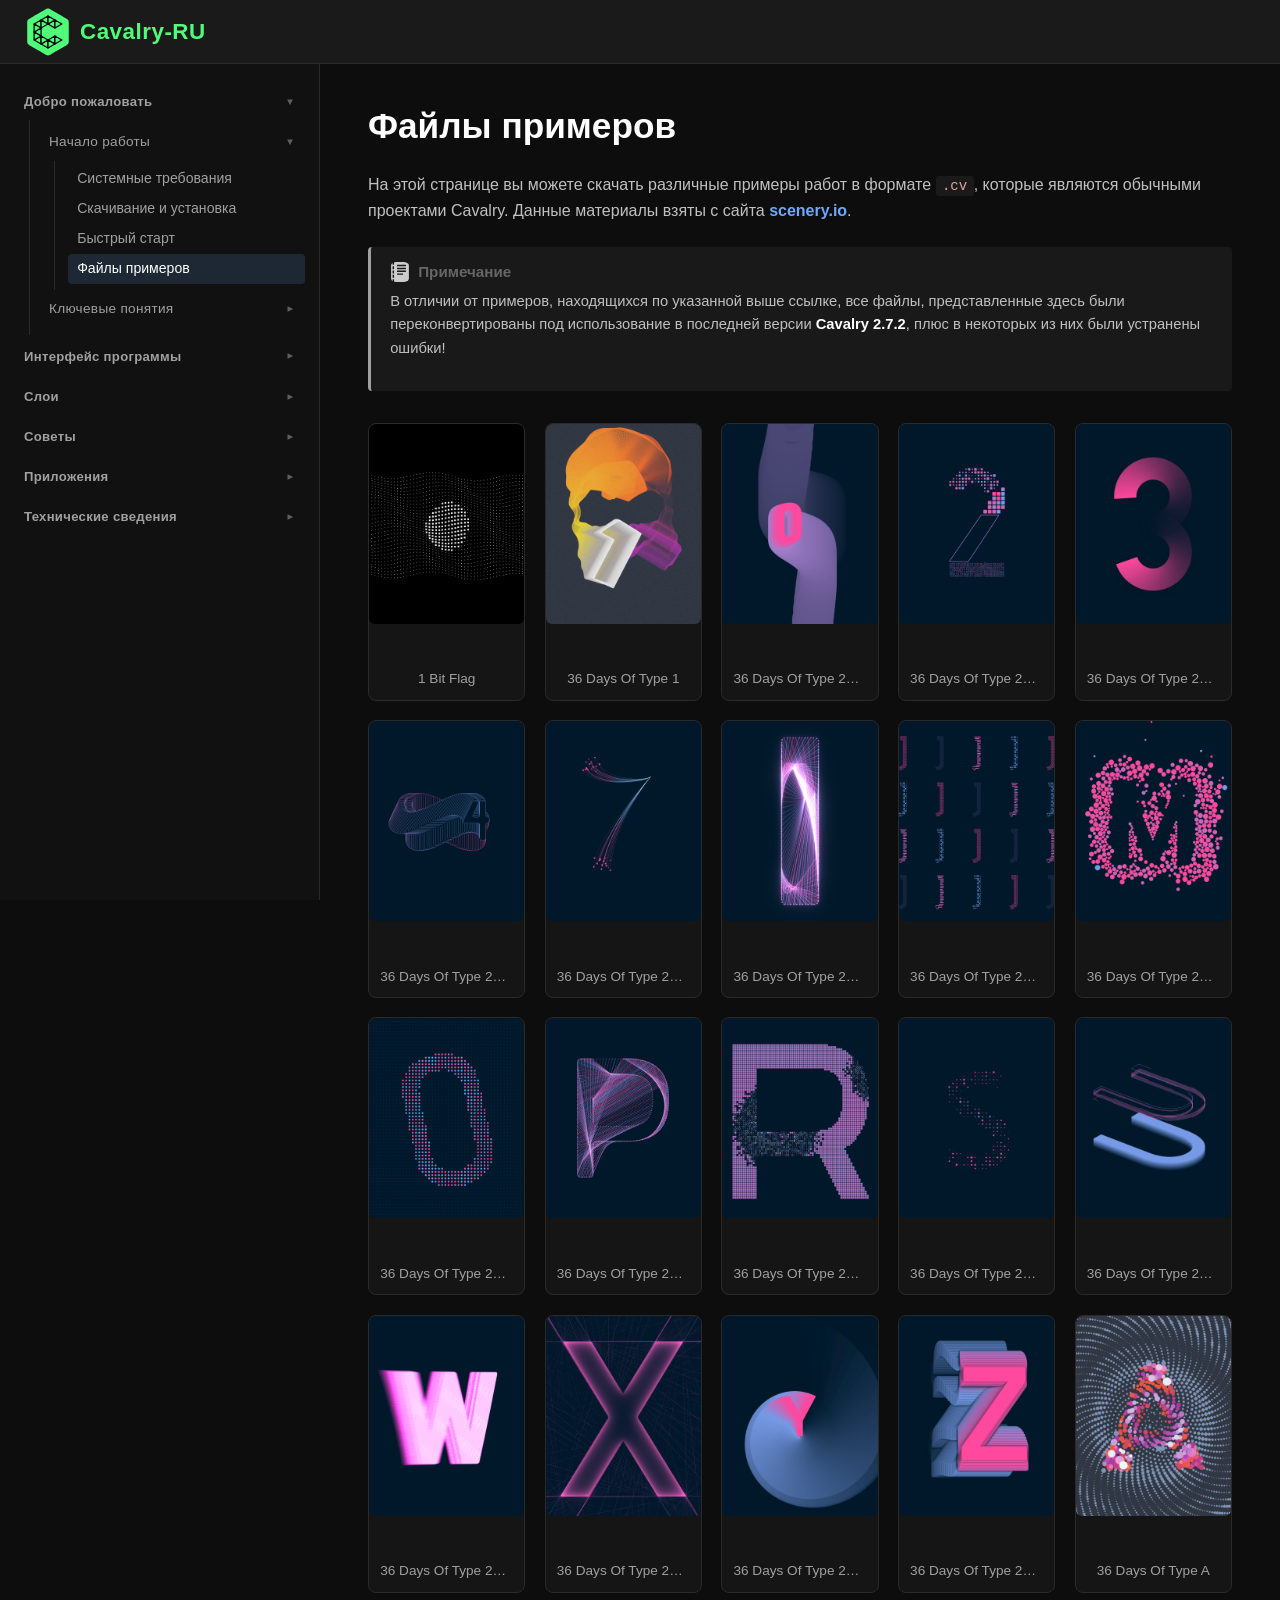
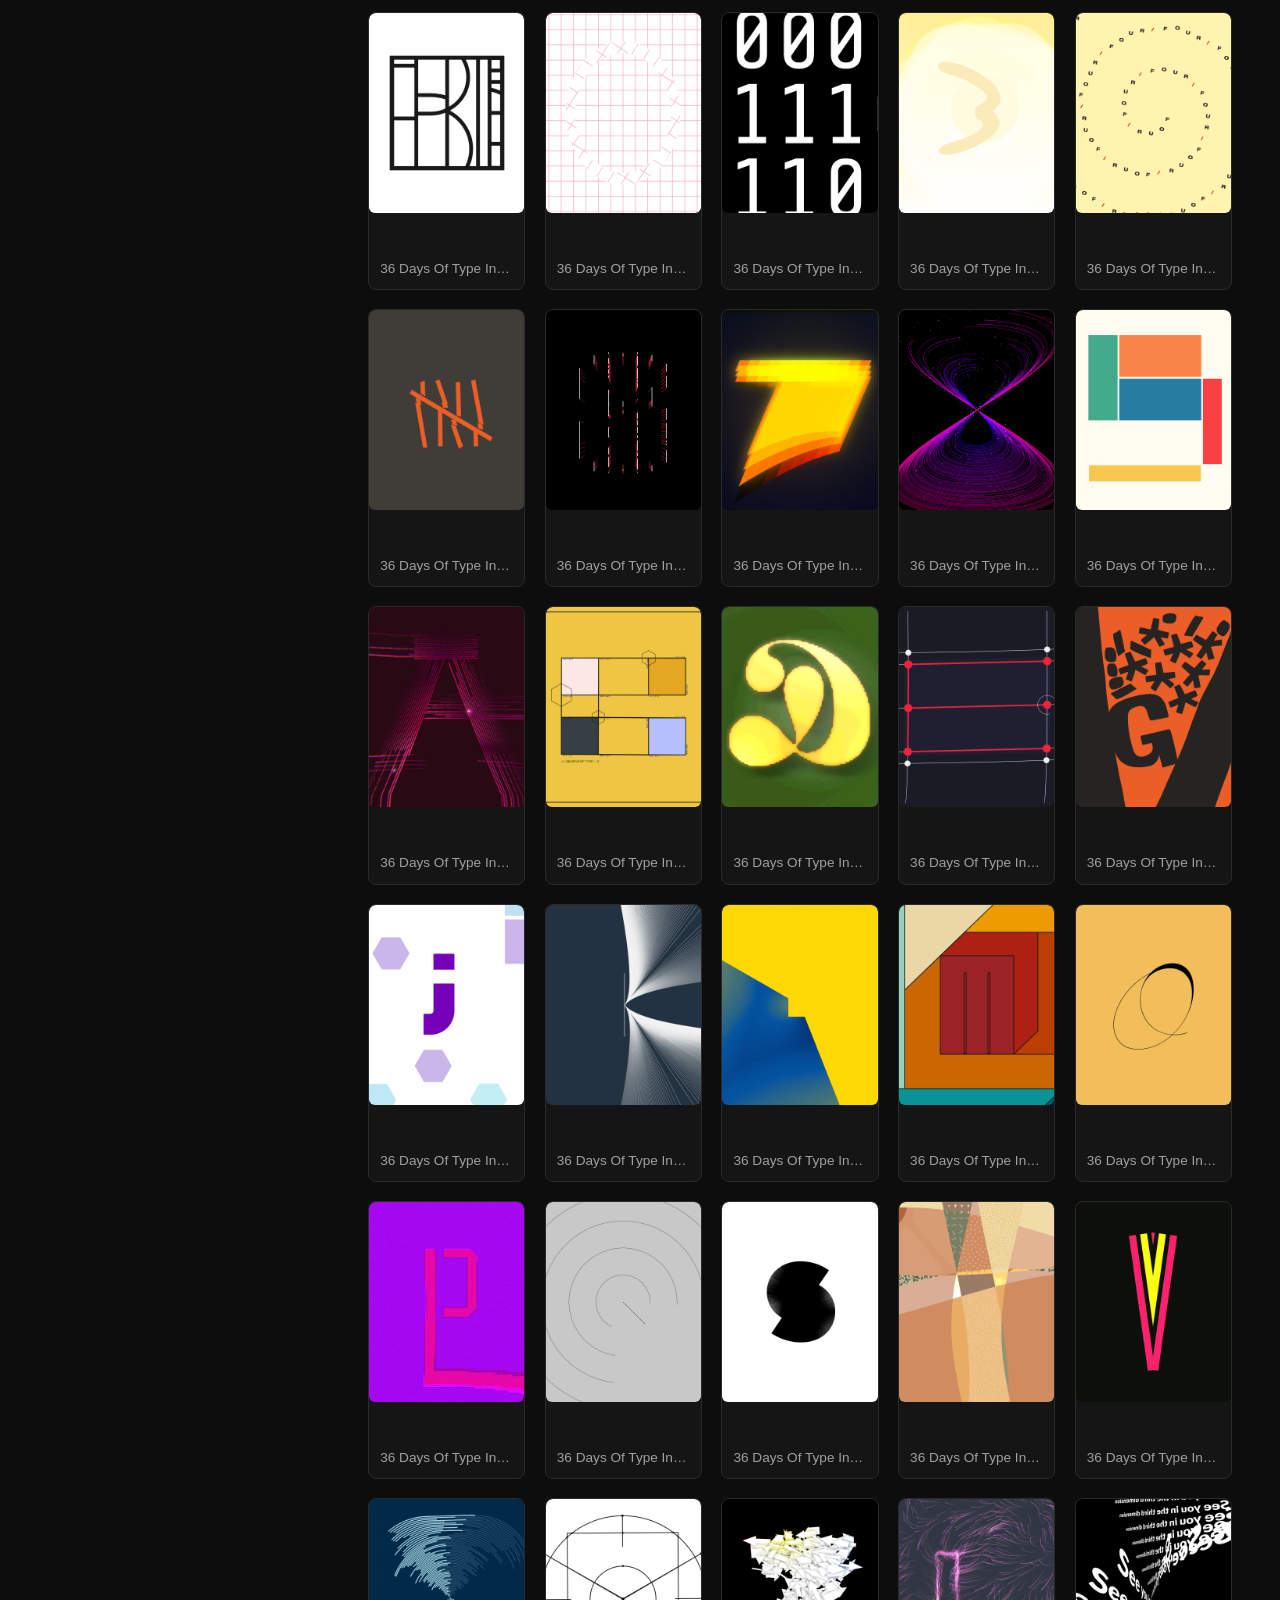
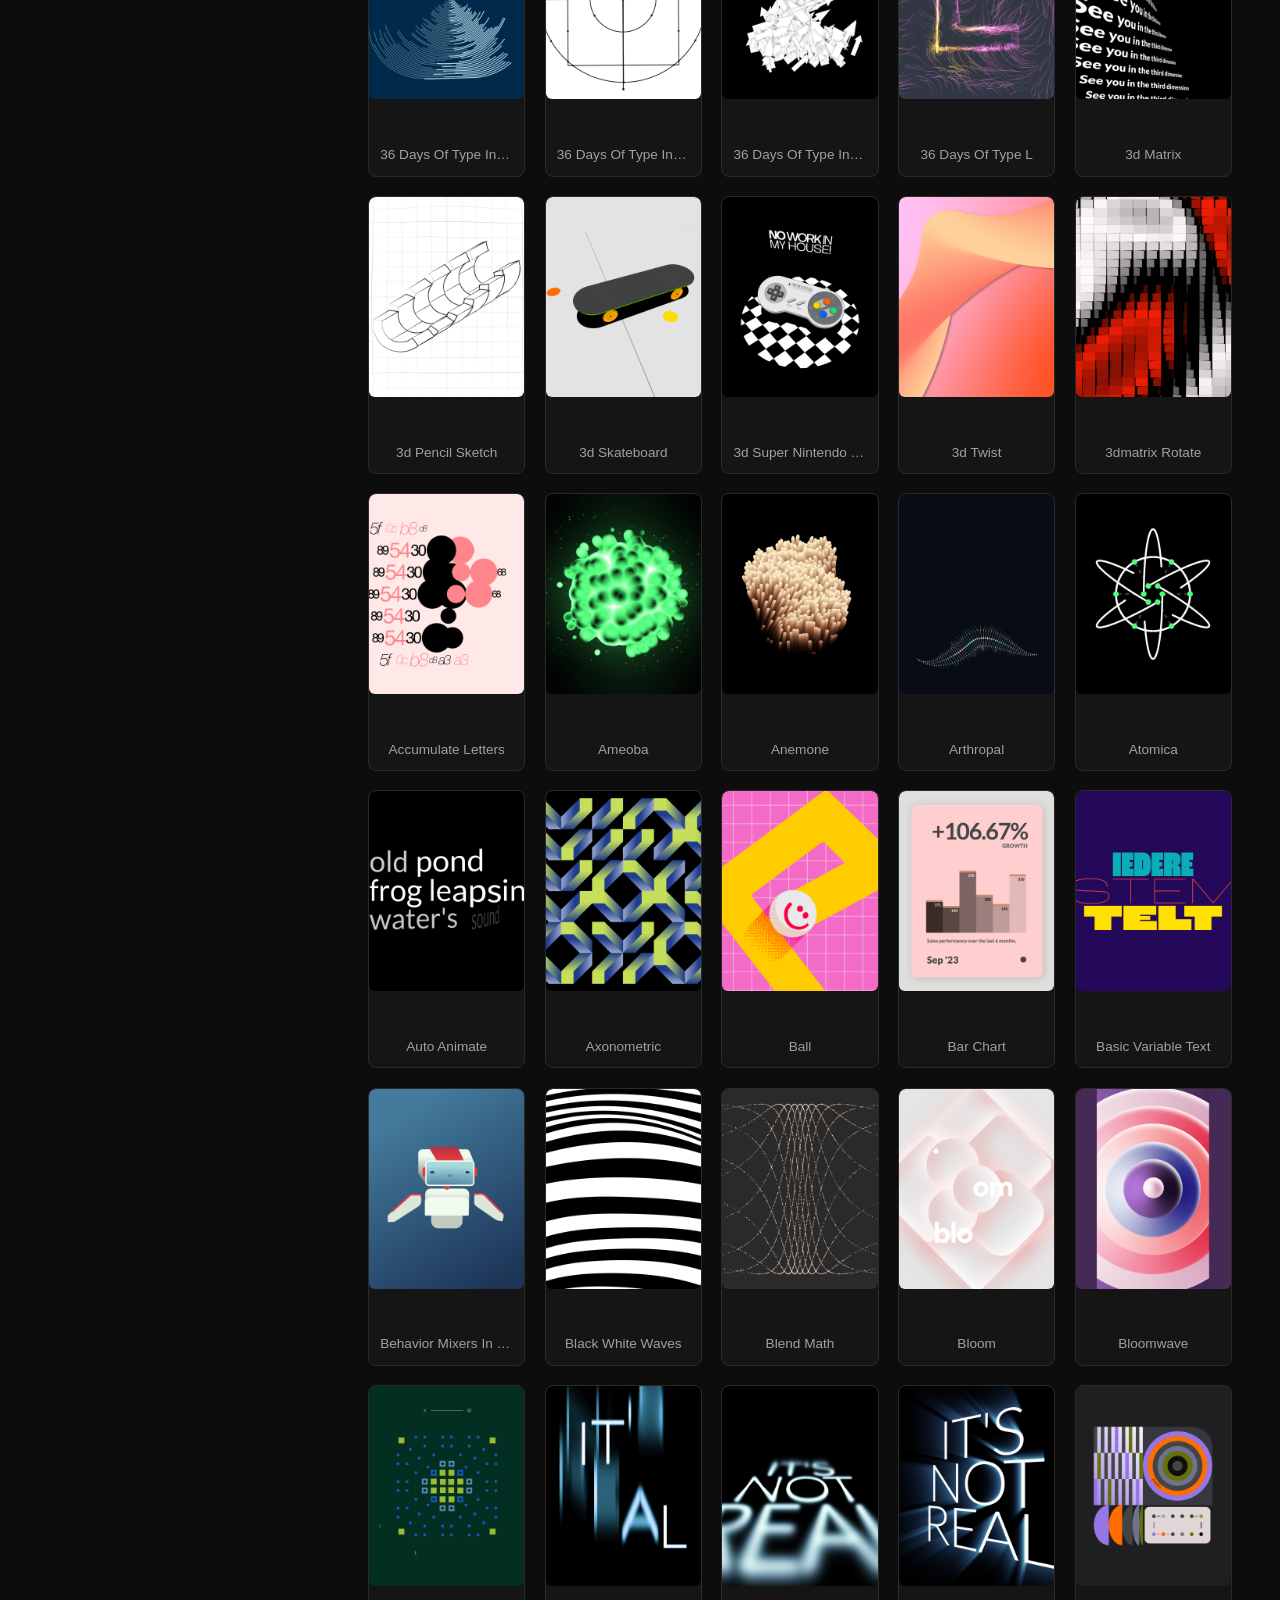
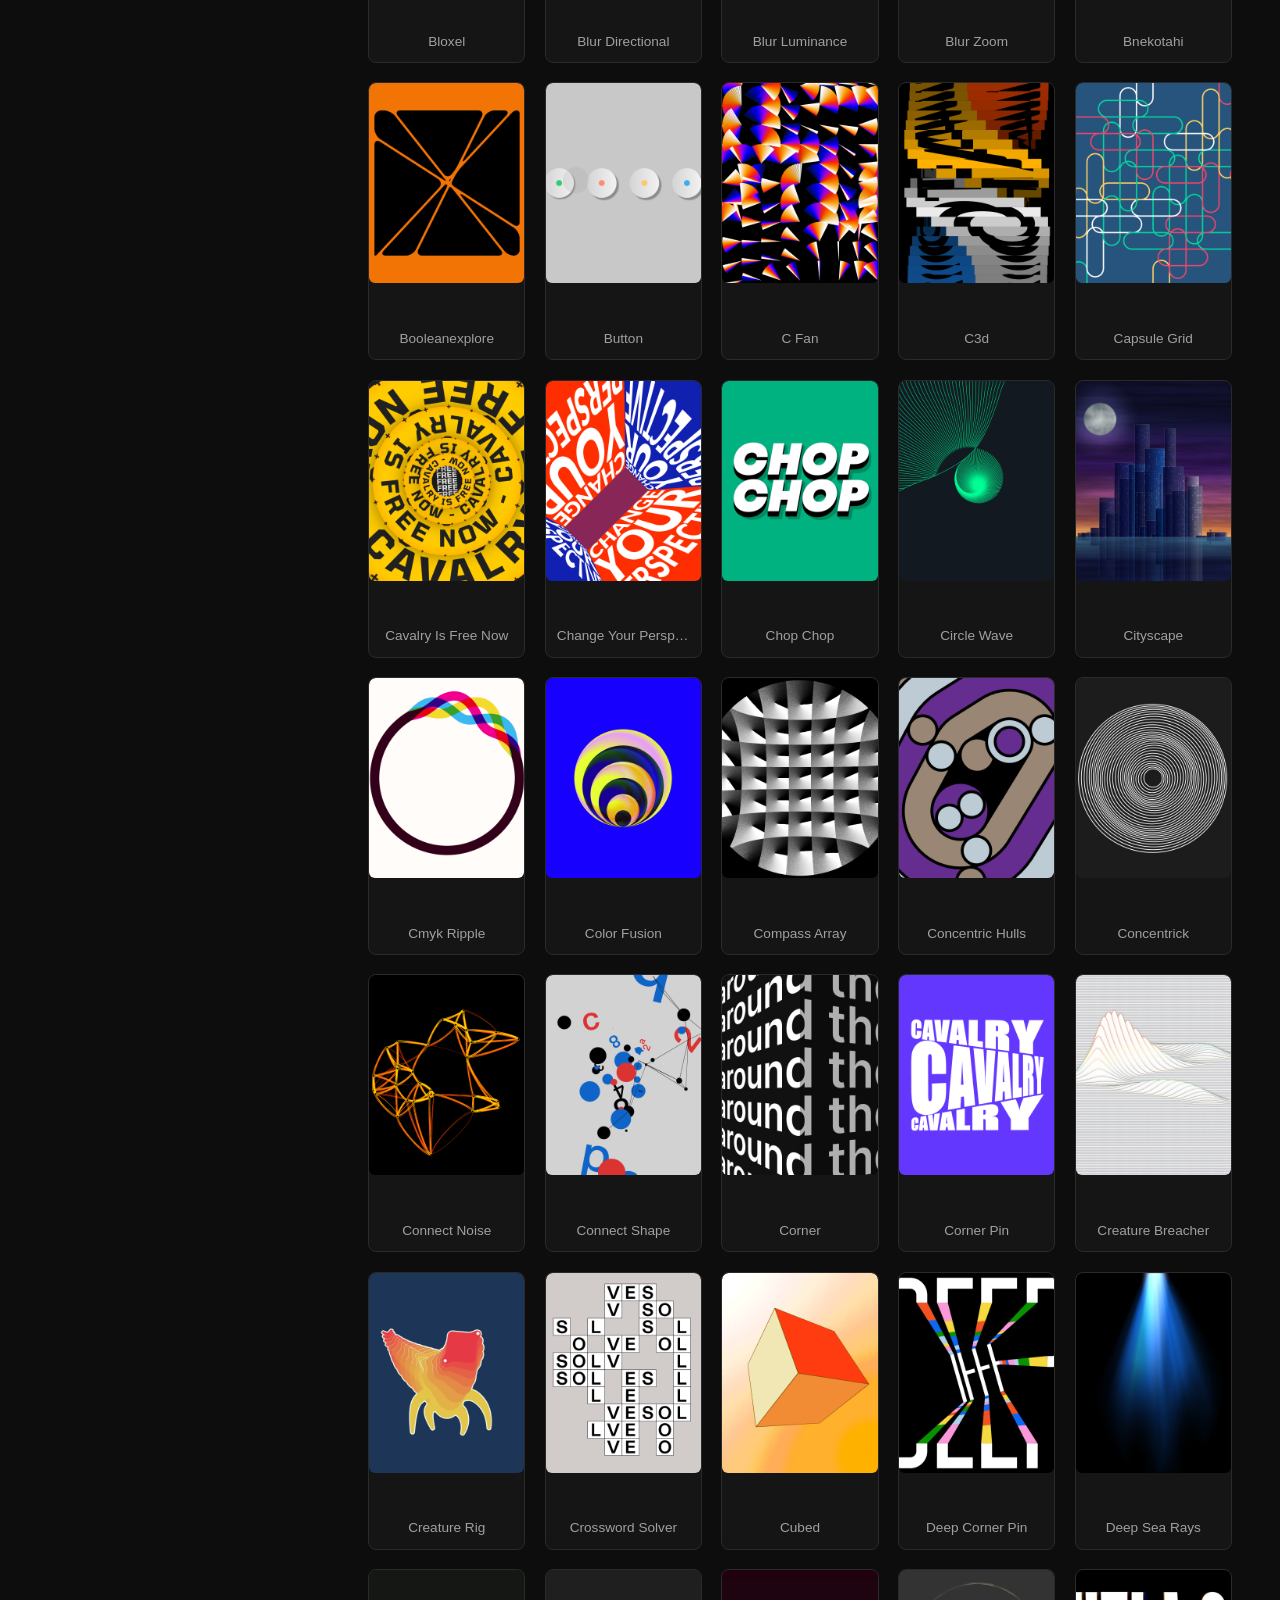
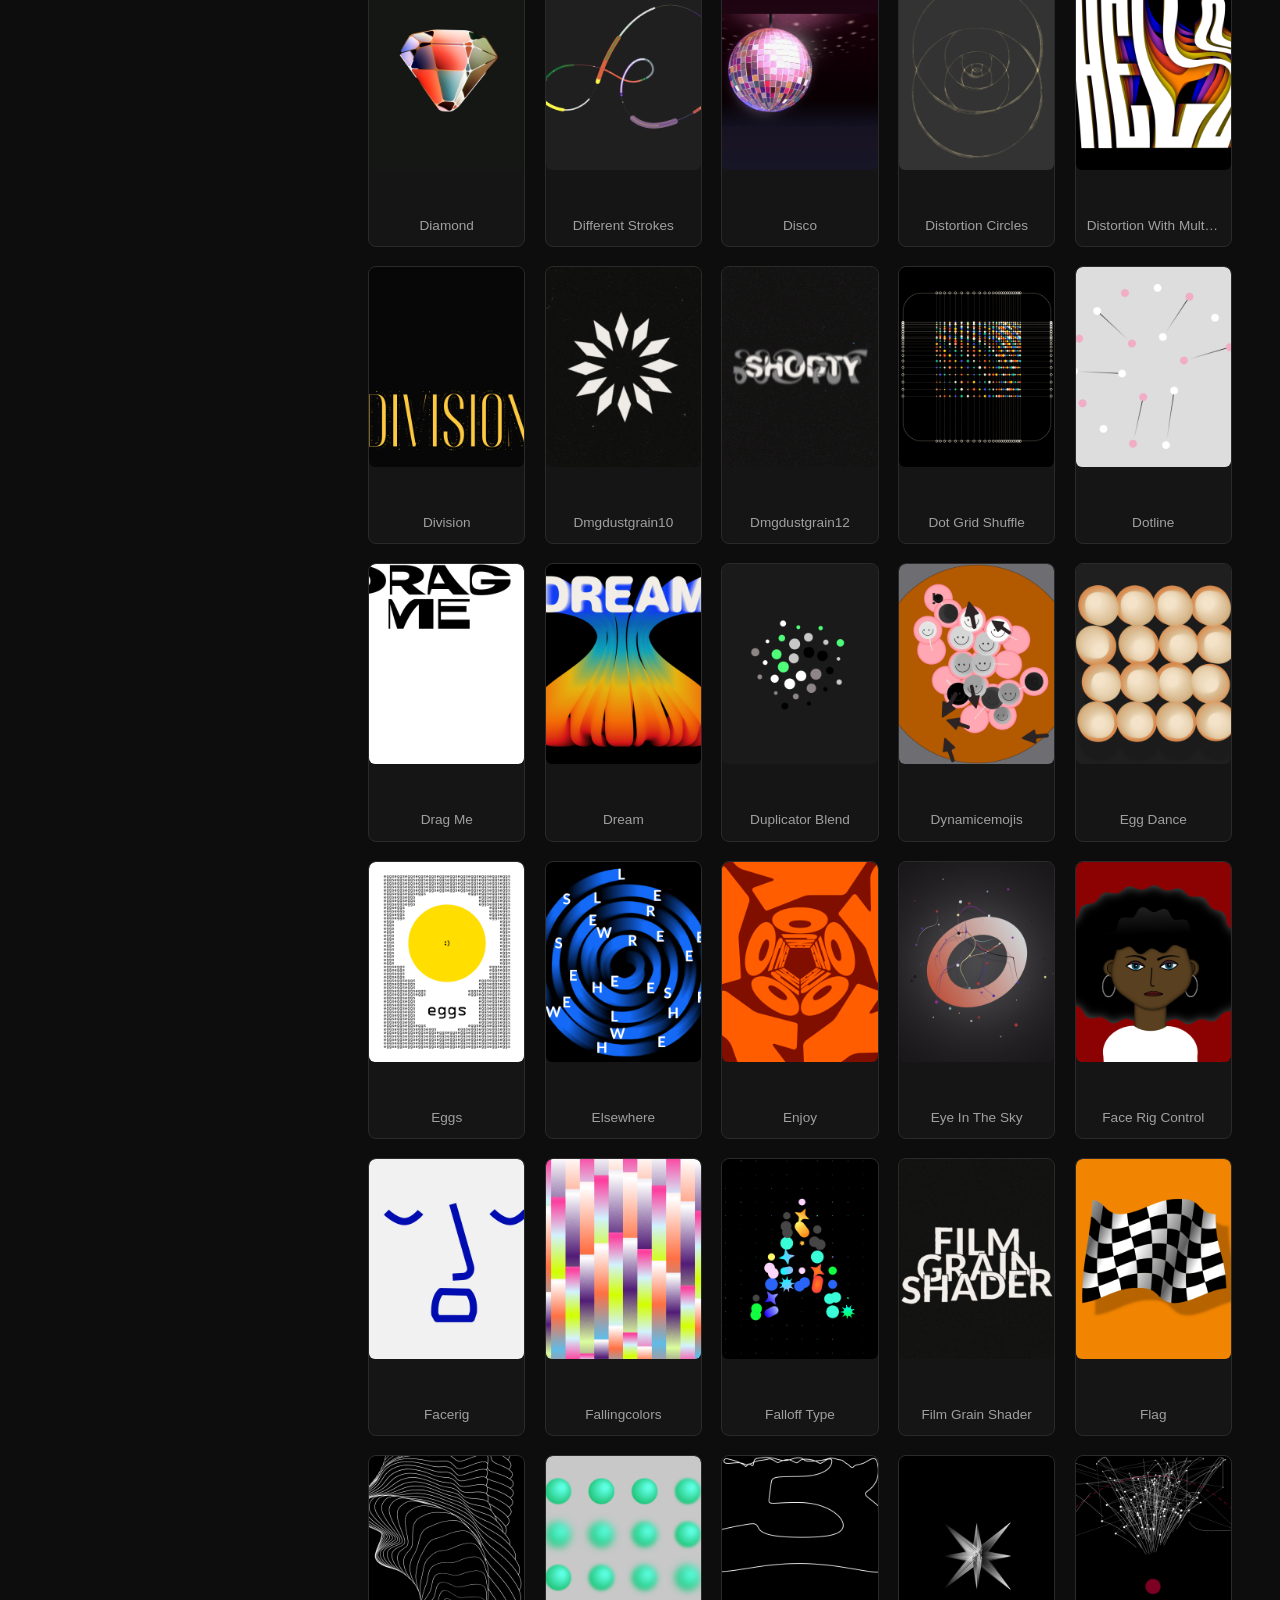
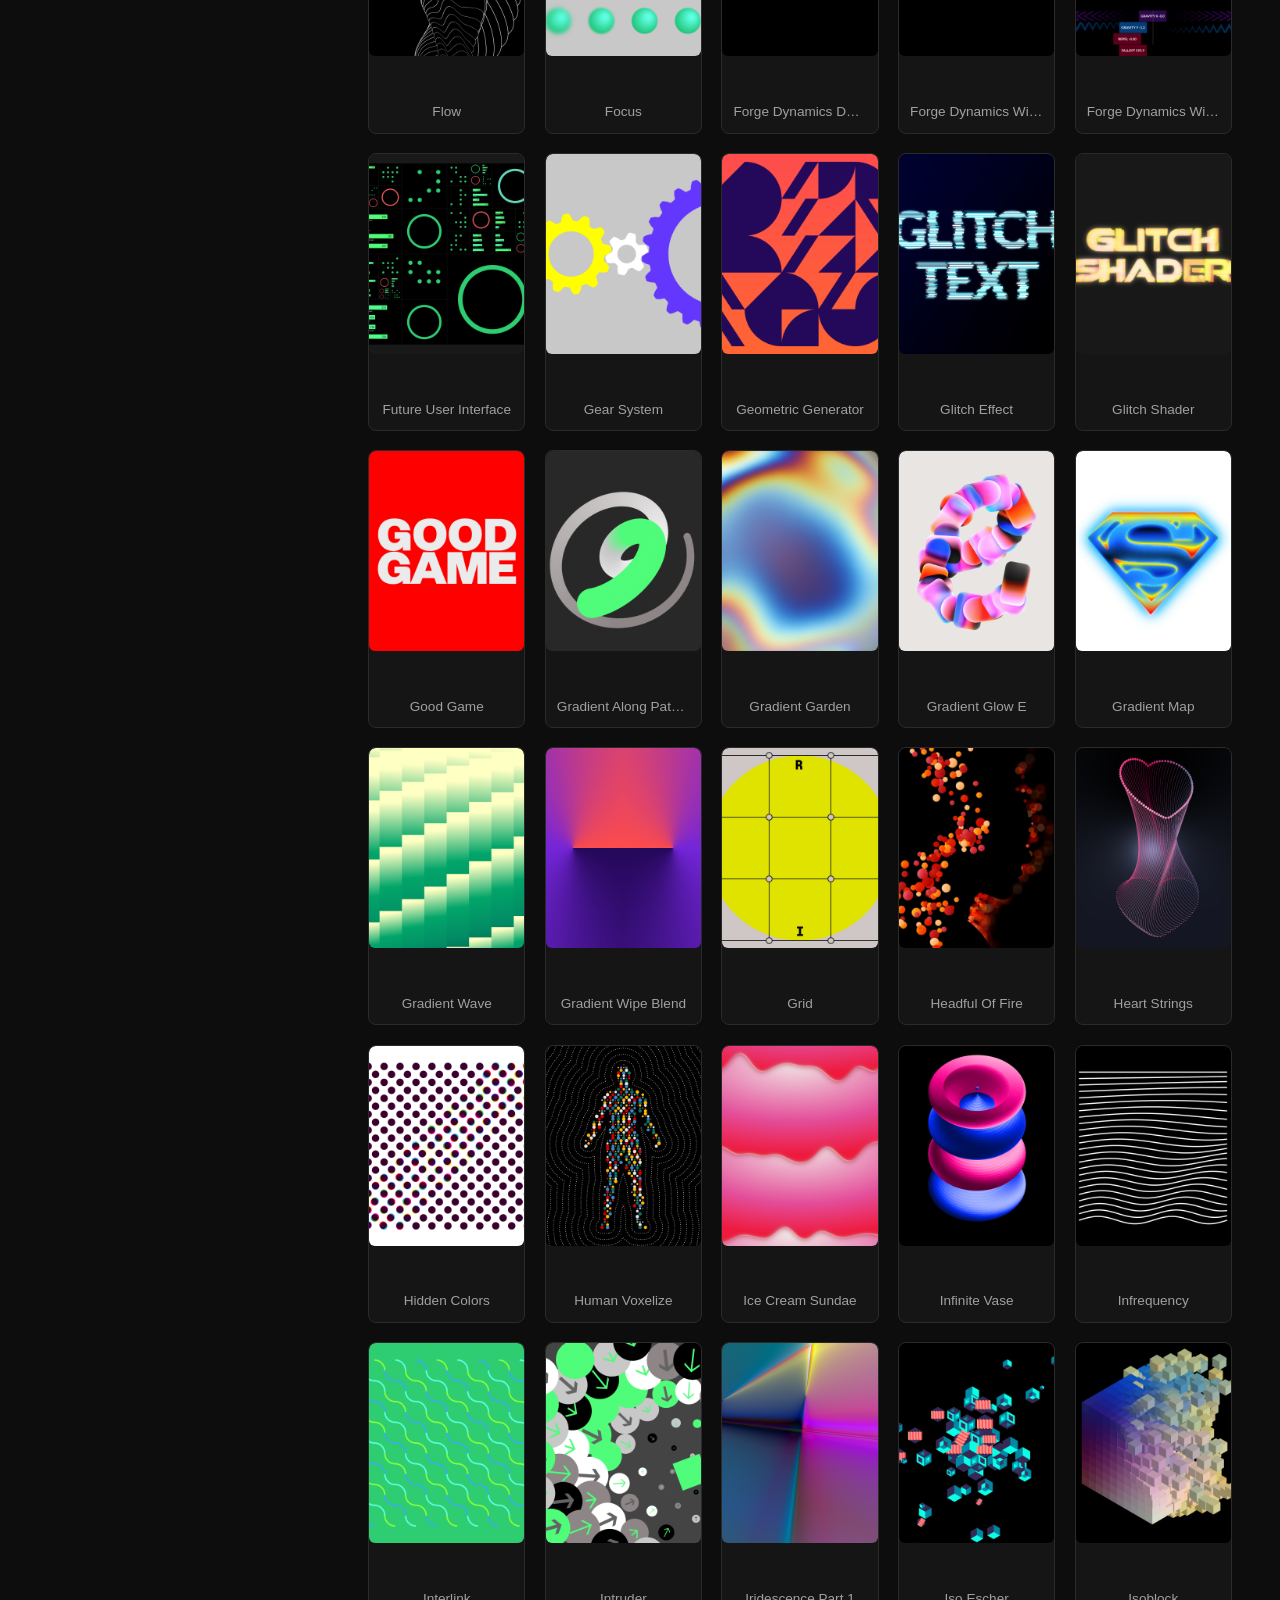
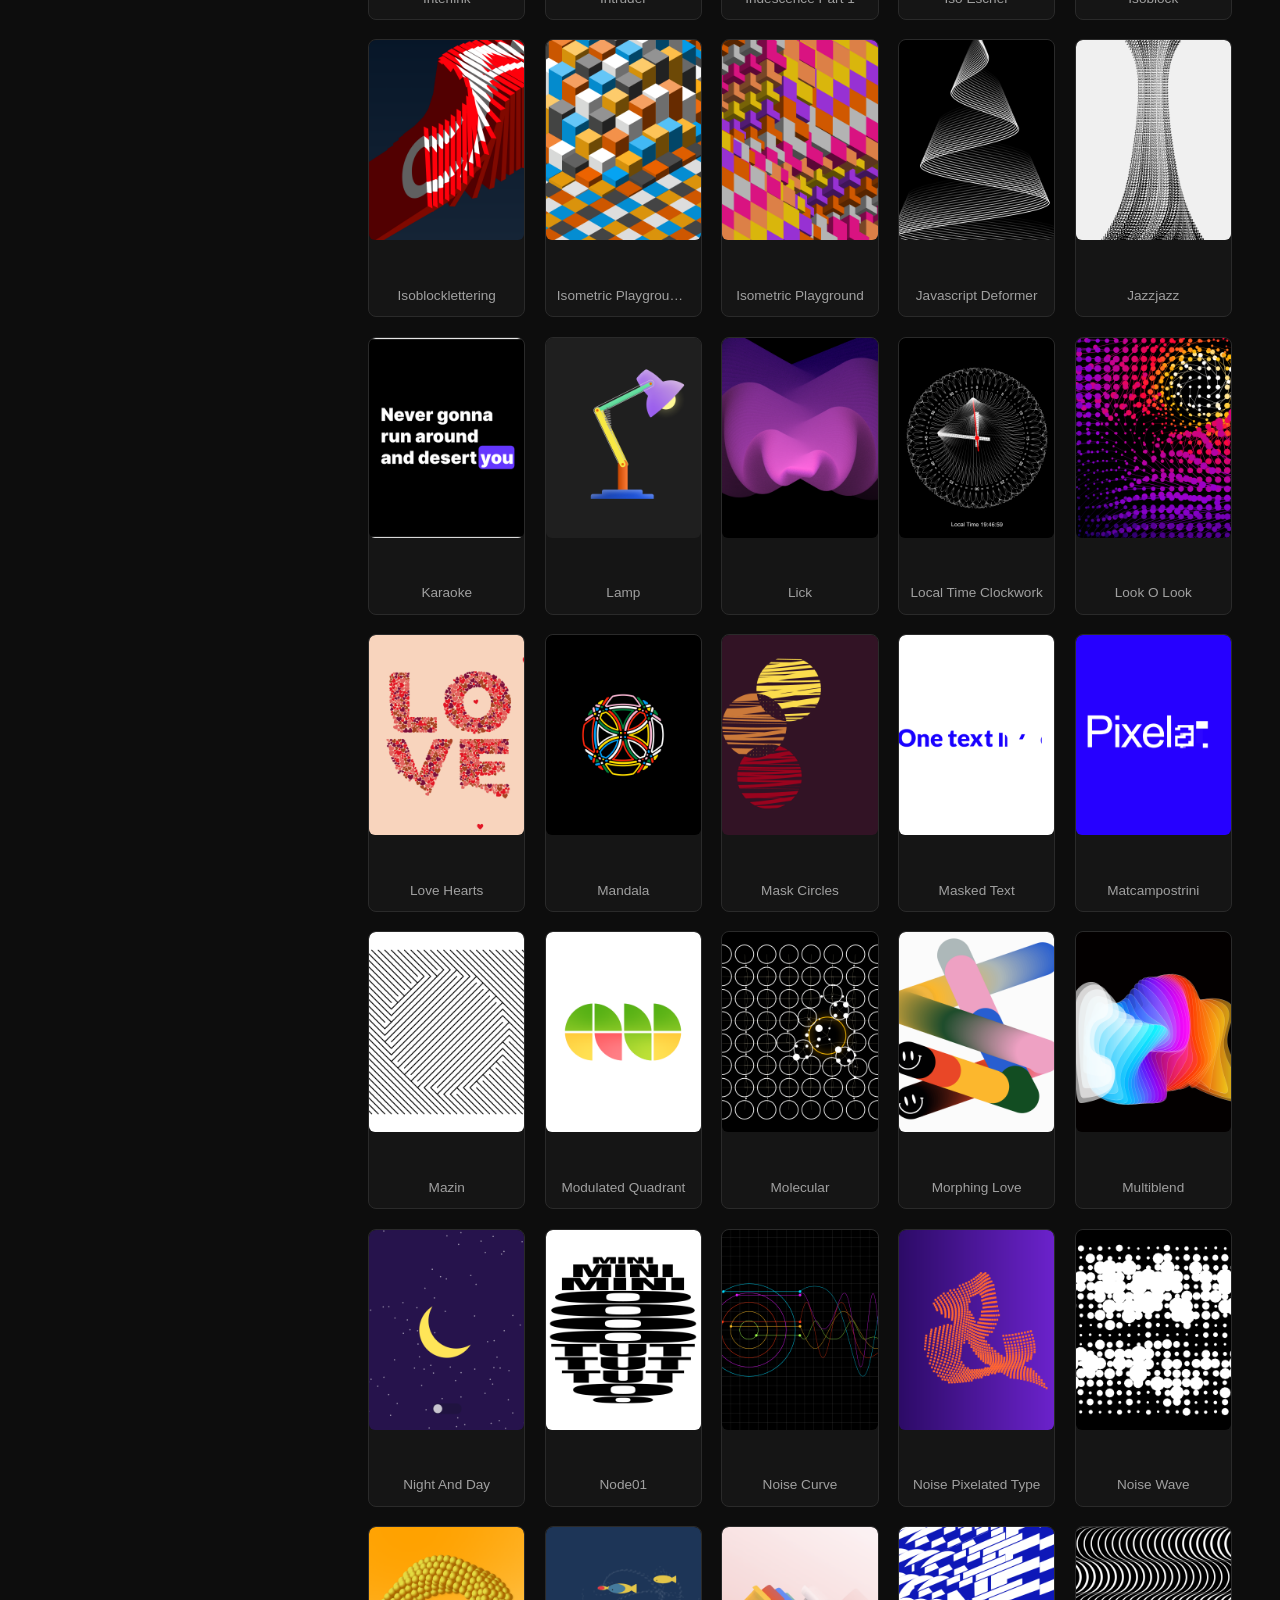
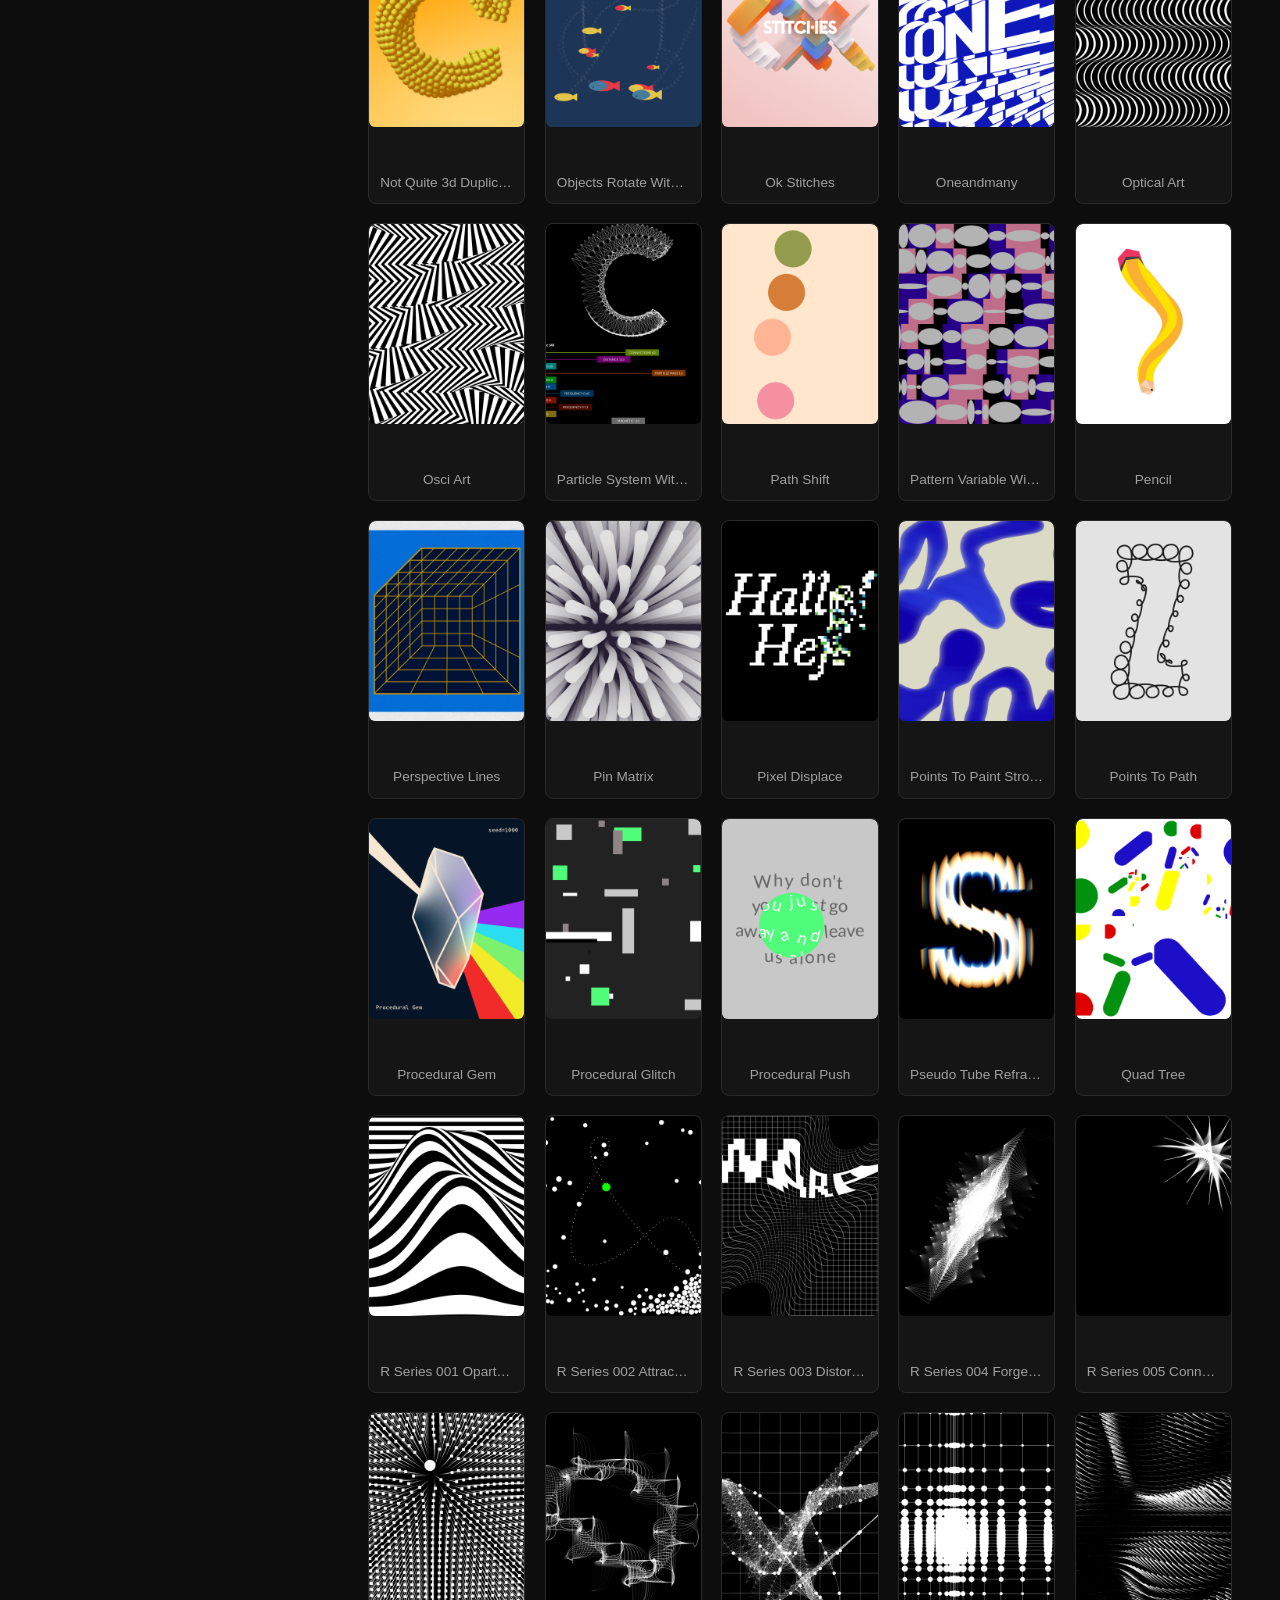
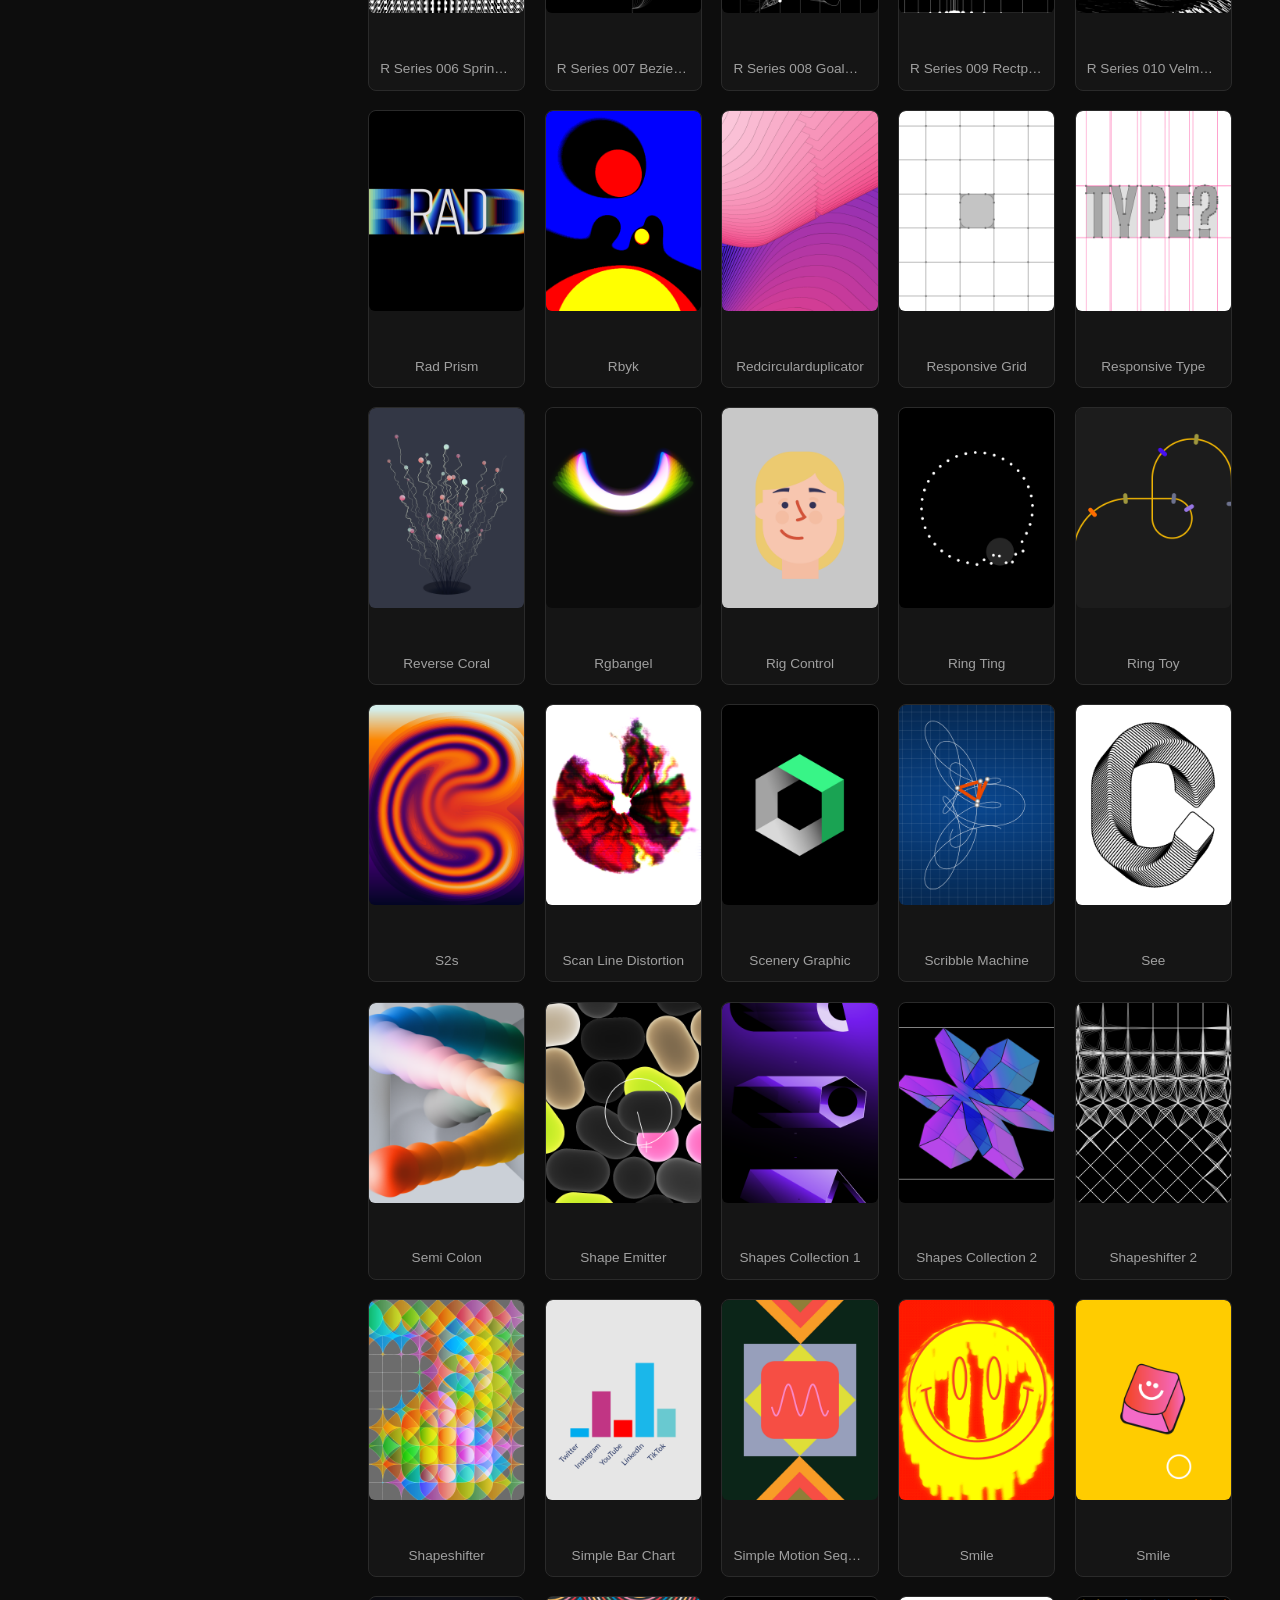
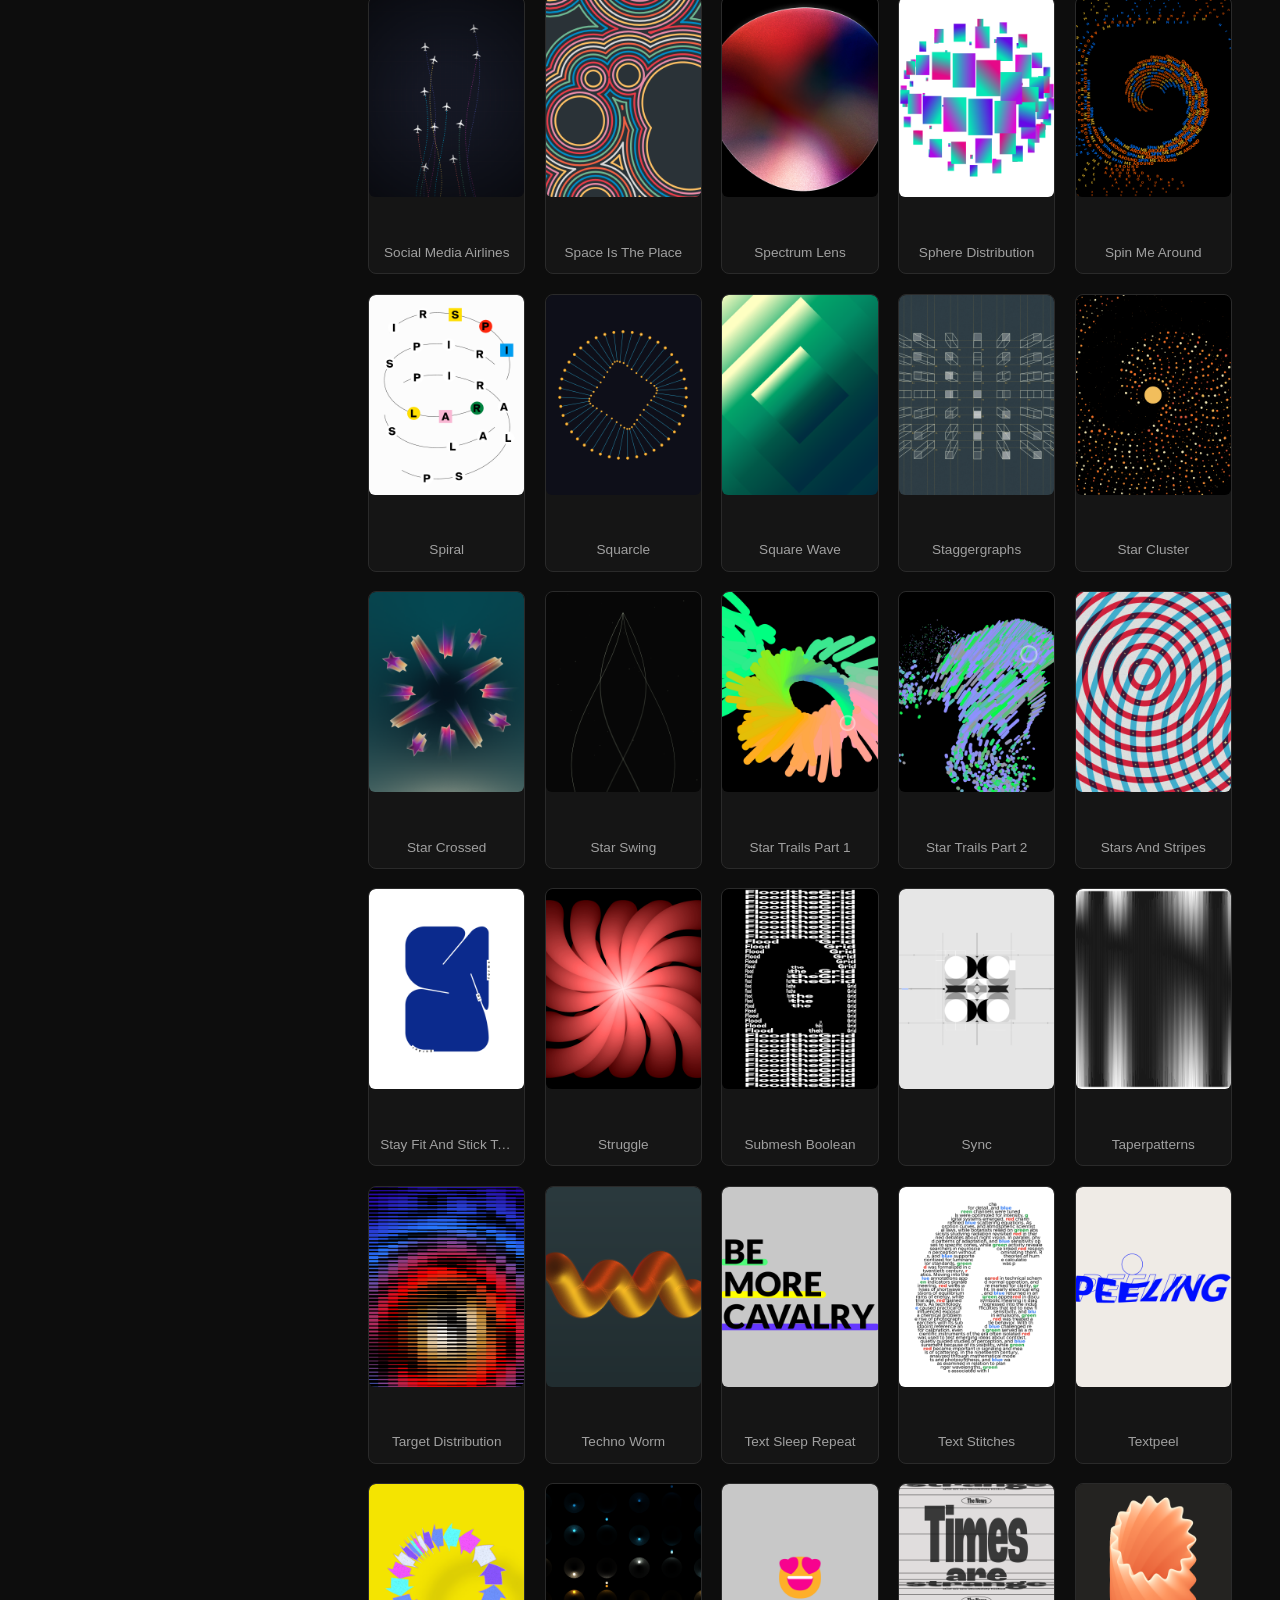
==== commit 0d4a9ce0: "Быстрый старт Добавлена станица Быстрый старт и скорректирован css стиль для инфо-блоков и изображен" ====
--- a/pages/example-files.html
+++ b/pages/example-files.html
@@ -5,6 +5,7 @@
     <meta name="viewport" content="width=device-width, initial-scale=1.0">
     <title>Файлы примеров | Cavalry</title>
     <link rel="stylesheet" href="../style.css">
+    <link rel="icon" href="../favicon.ico" type="image/x-icon">
 </head>
 <body>
 
@@ -29,7 +30,7 @@
                     <img class="icon" src="../imgs/note.svg" width="20" height="20"> 
                     <span>Примечание</span>
                 </div>
-            <p>В отличии от примеров, находящихся по указанной выше ссылке, все файлы, представленные здесь были переконвертированы под использование в последней версии Cavalry, плюс в некоторых из них были устранены ошибки!</p>
+            <p>В отличии от примеров, находящихся по указанной выше ссылке, все файлы, представленные здесь были переконвертированы под использование в последней версии <strong>Cavalry 2.7.2</strong>, плюс в некоторых из них были устранены ошибки!</p>
             
 
         </div>
--- a/style.css
+++ b/style.css
@@ -179,14 +179,14 @@
 
 .content {
     max-width: 1000px;
-    margin: 0 auto;   /* 👈 центрируем */
+    margin: 0 auto;   
 }
 
 
 .logo {
-    display: flex;              /* 👈 включаем flex */
-    align-items: center;        /* 👈 выравниваем по вертикальному центру */
-    gap: 0.5rem;                /* отступ между иконкой и текстом */
+    display: flex;             
+    align-items: center;        
+    gap: 0.5rem;                
     font-size: 1.4rem;
     font-weight: 700;
     color: #4FFD7A;
@@ -194,11 +194,12 @@
     text-decoration: none;
 }
 
-.logo img {
-    display: block;             /* убираем baseline-отступ снизу */
-    width: 48px;
-    height: 48px;
-    flex-shrink: 0;             /* иконка не сжимается */
+.content img {
+    max-width: 100%;
+    height: auto;
+    display: block;
+    border-radius: 6px;
+    margin: auto auto 2.2rem auto;
 }
 
 
@@ -603,19 +604,36 @@
     color: #fff;
 }
 
-/* Строка с иконкой и заголовком */
+.info-box .boxtitle { color: var(--accent); }
+.warn-box .boxtitle { color: var(--warning); }
+.note-box .boxtitle { color: var(--text-dim); }
+.tip-box  .boxtitle { color: var(--success); }
+
+/* ===== Заголовок инфо-блока ===== */
 .boxtitle {
     display: flex;
-    align-items: center;   
-    gap: 0.2rem;
+    align-items: center;      
+    gap: 0.5rem;              
+    margin-bottom: 0.5rem;
     font-weight: 600;
-    color: currentcolor;
-    margin-bottom: 0.4rem;
     font-size: 0.95rem;
-}
-
-.icon {
-  margin-right: 0.5rem; /* Отступ со всех сторон */
+    line-height: 1.2;         
+    color: var(--text);
+}
+
+.boxtitle .icon {
+    display: block;           
+    flex-shrink: 0;           
+    width: 20px;
+    height: 20px;
+    margin: 0;                
+    padding: 0;
+}
+
+.boxtitle span {
+    display: inline-block;
+    line-height: 1;
+    color: inherit;
 }
 
 
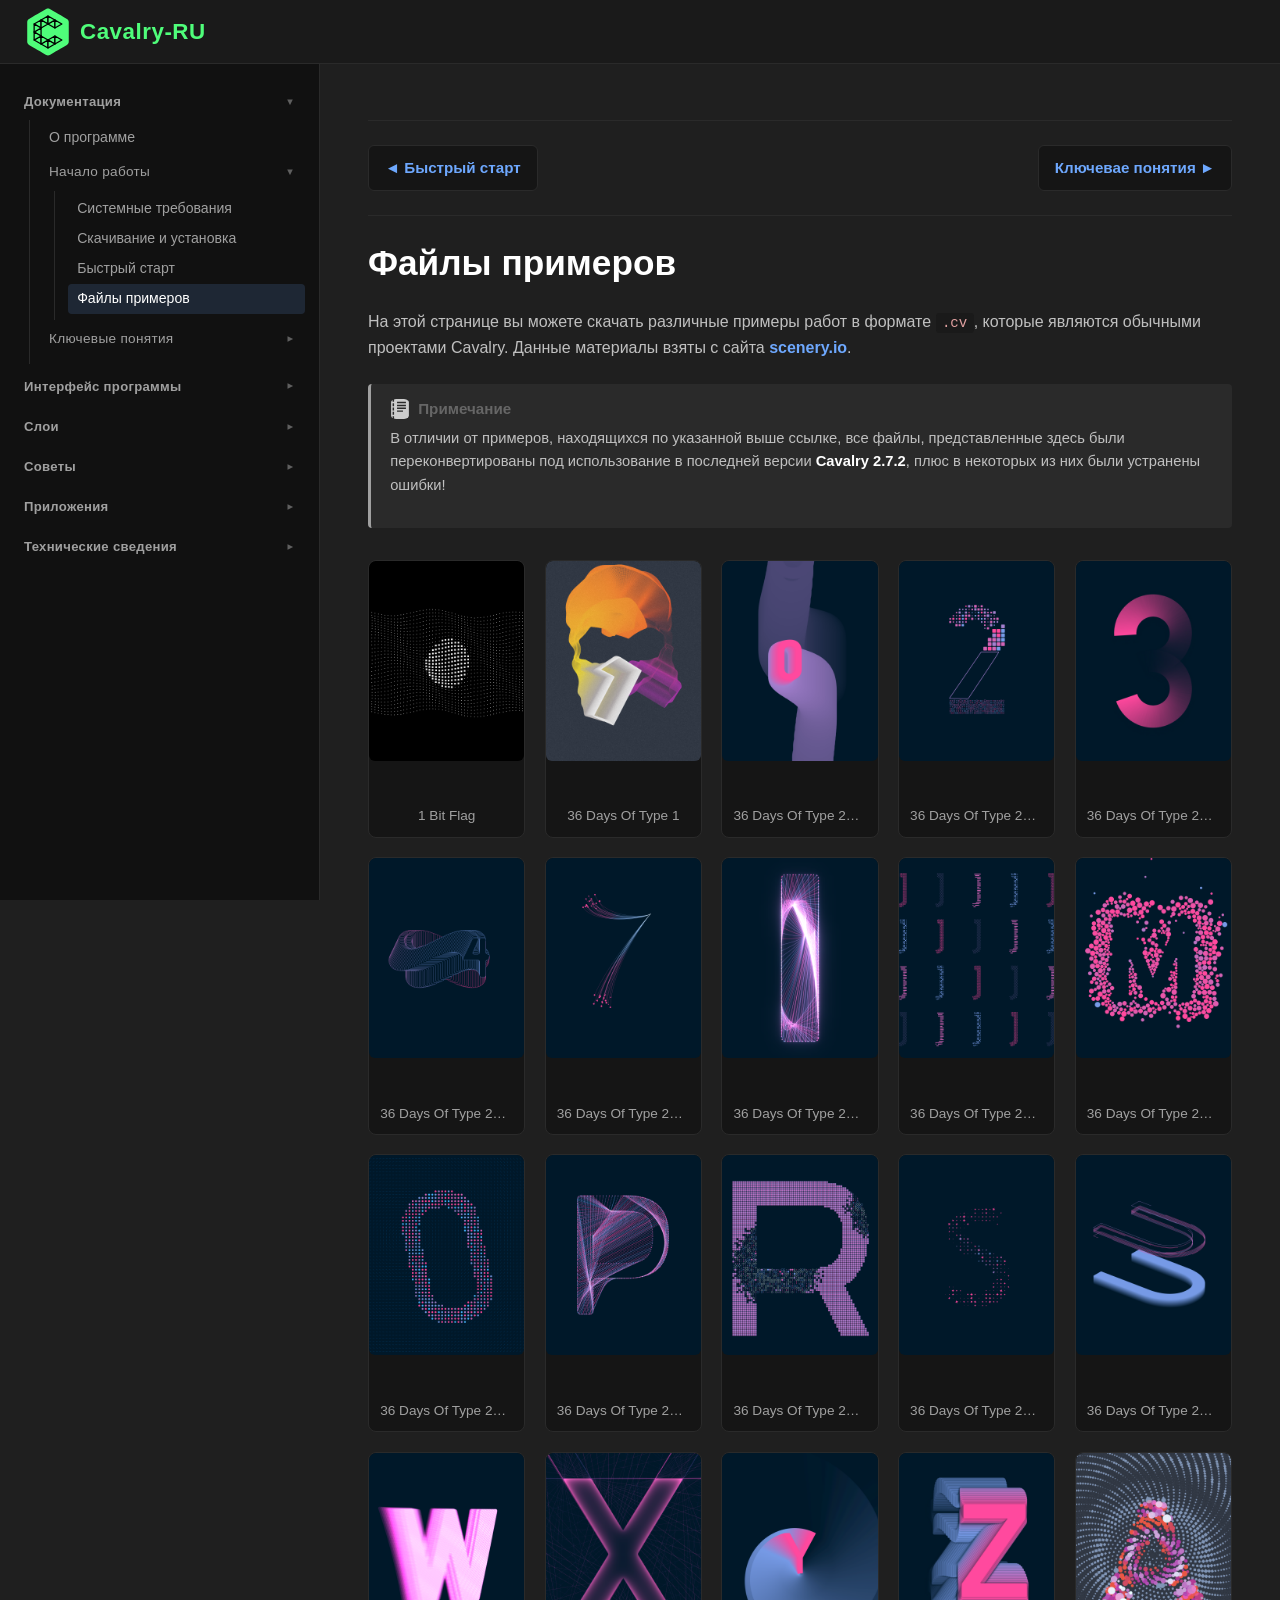
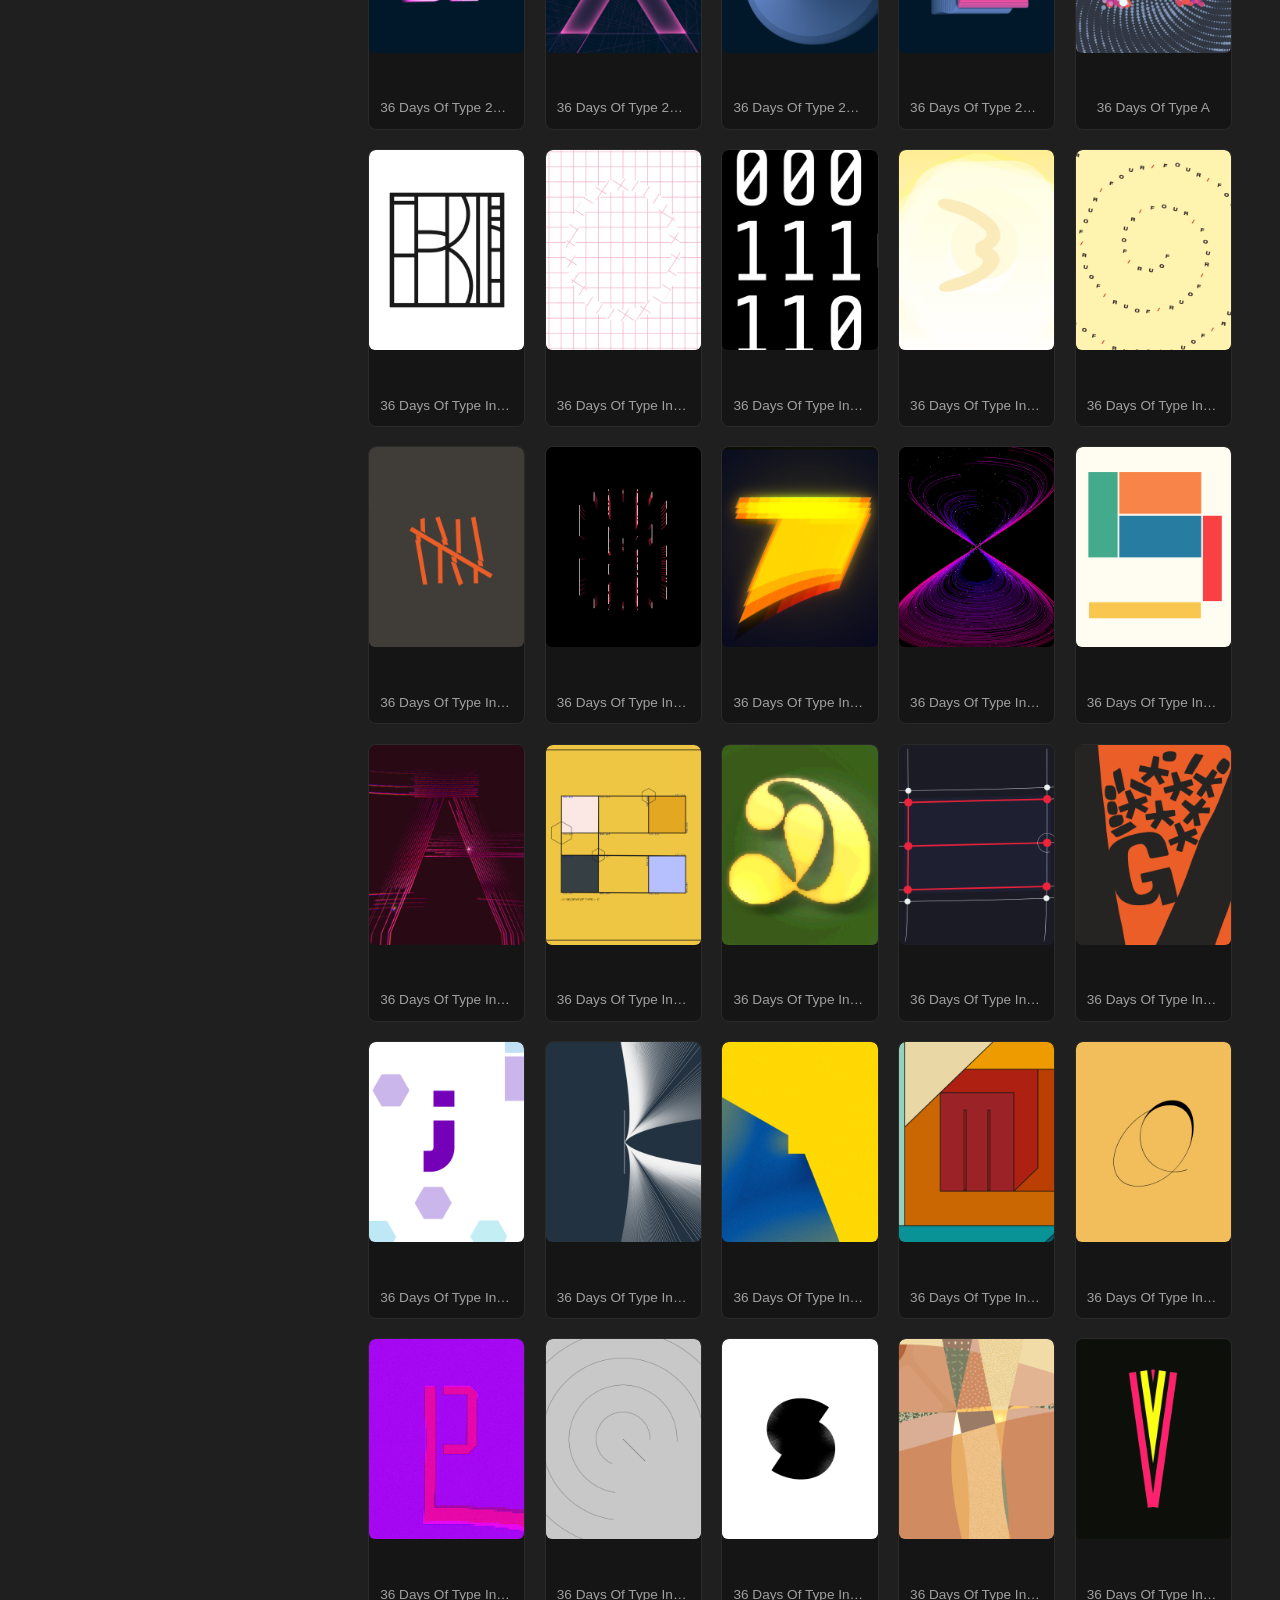
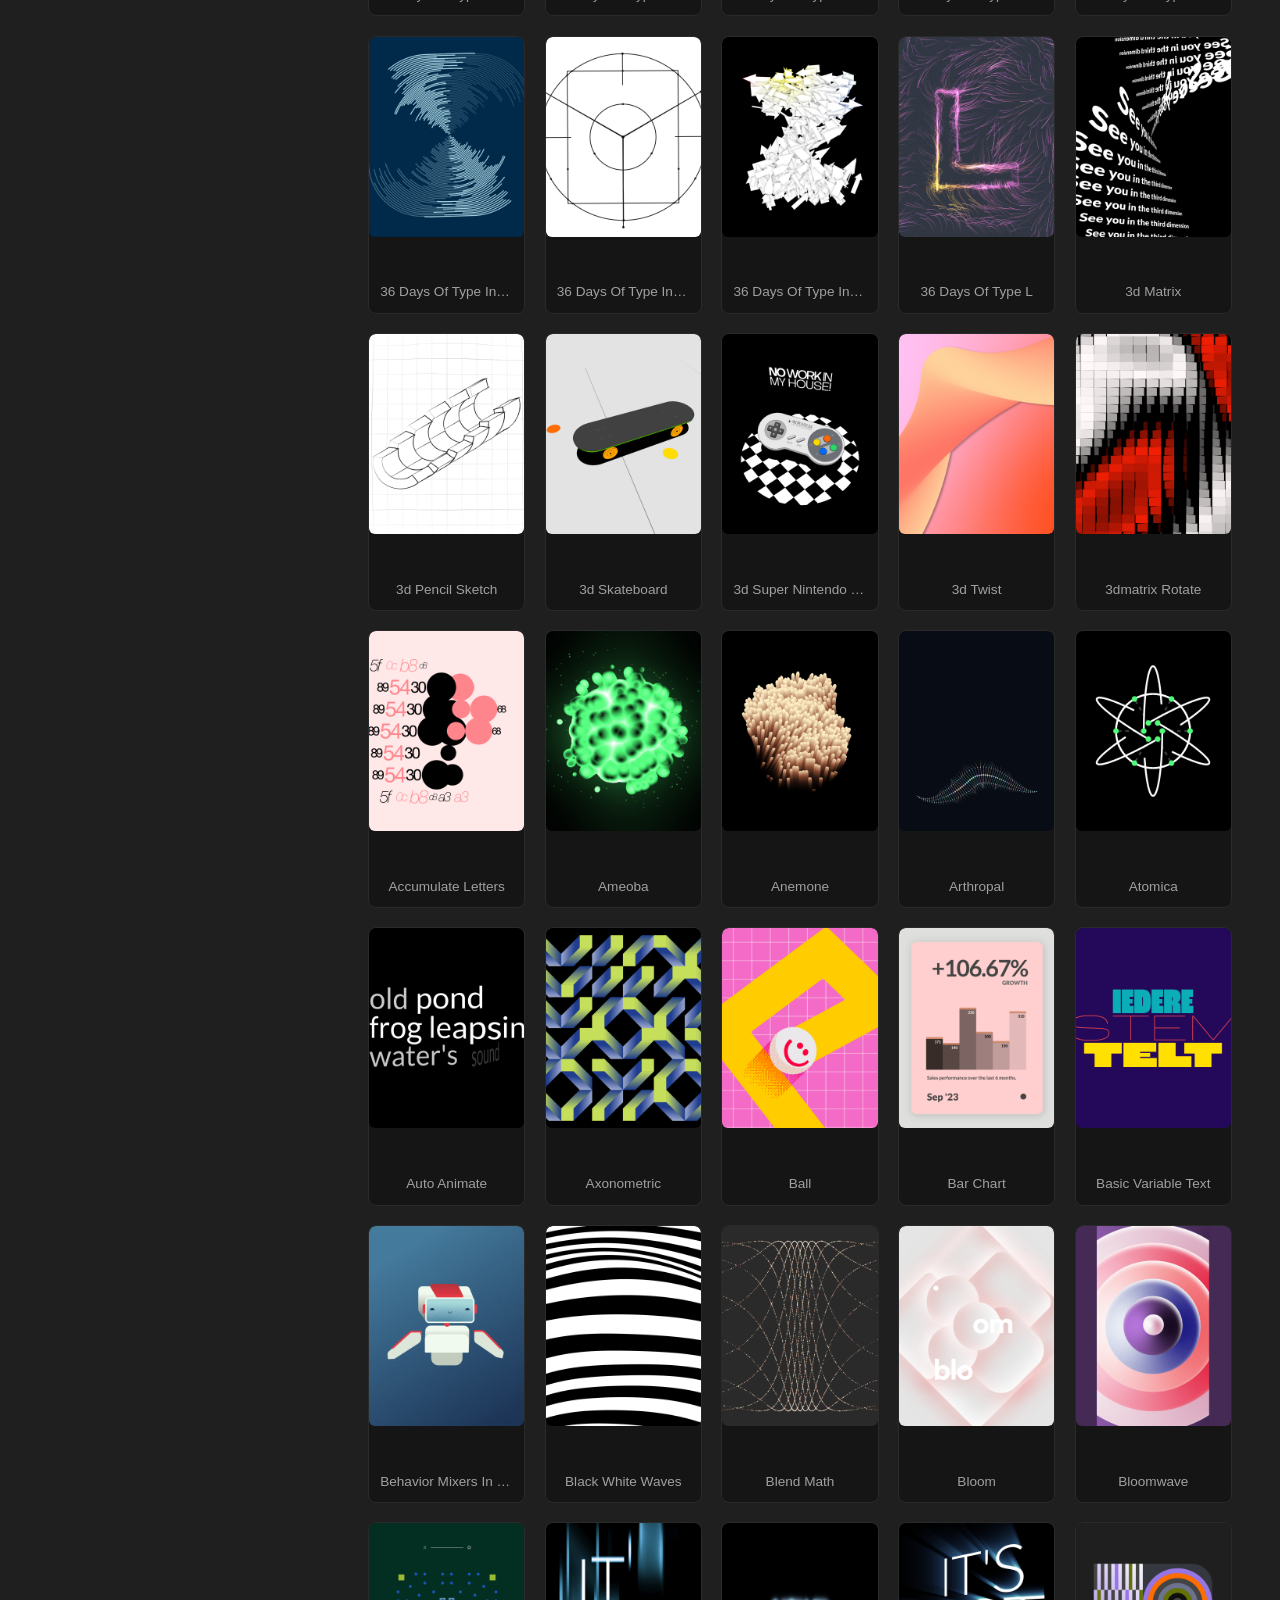
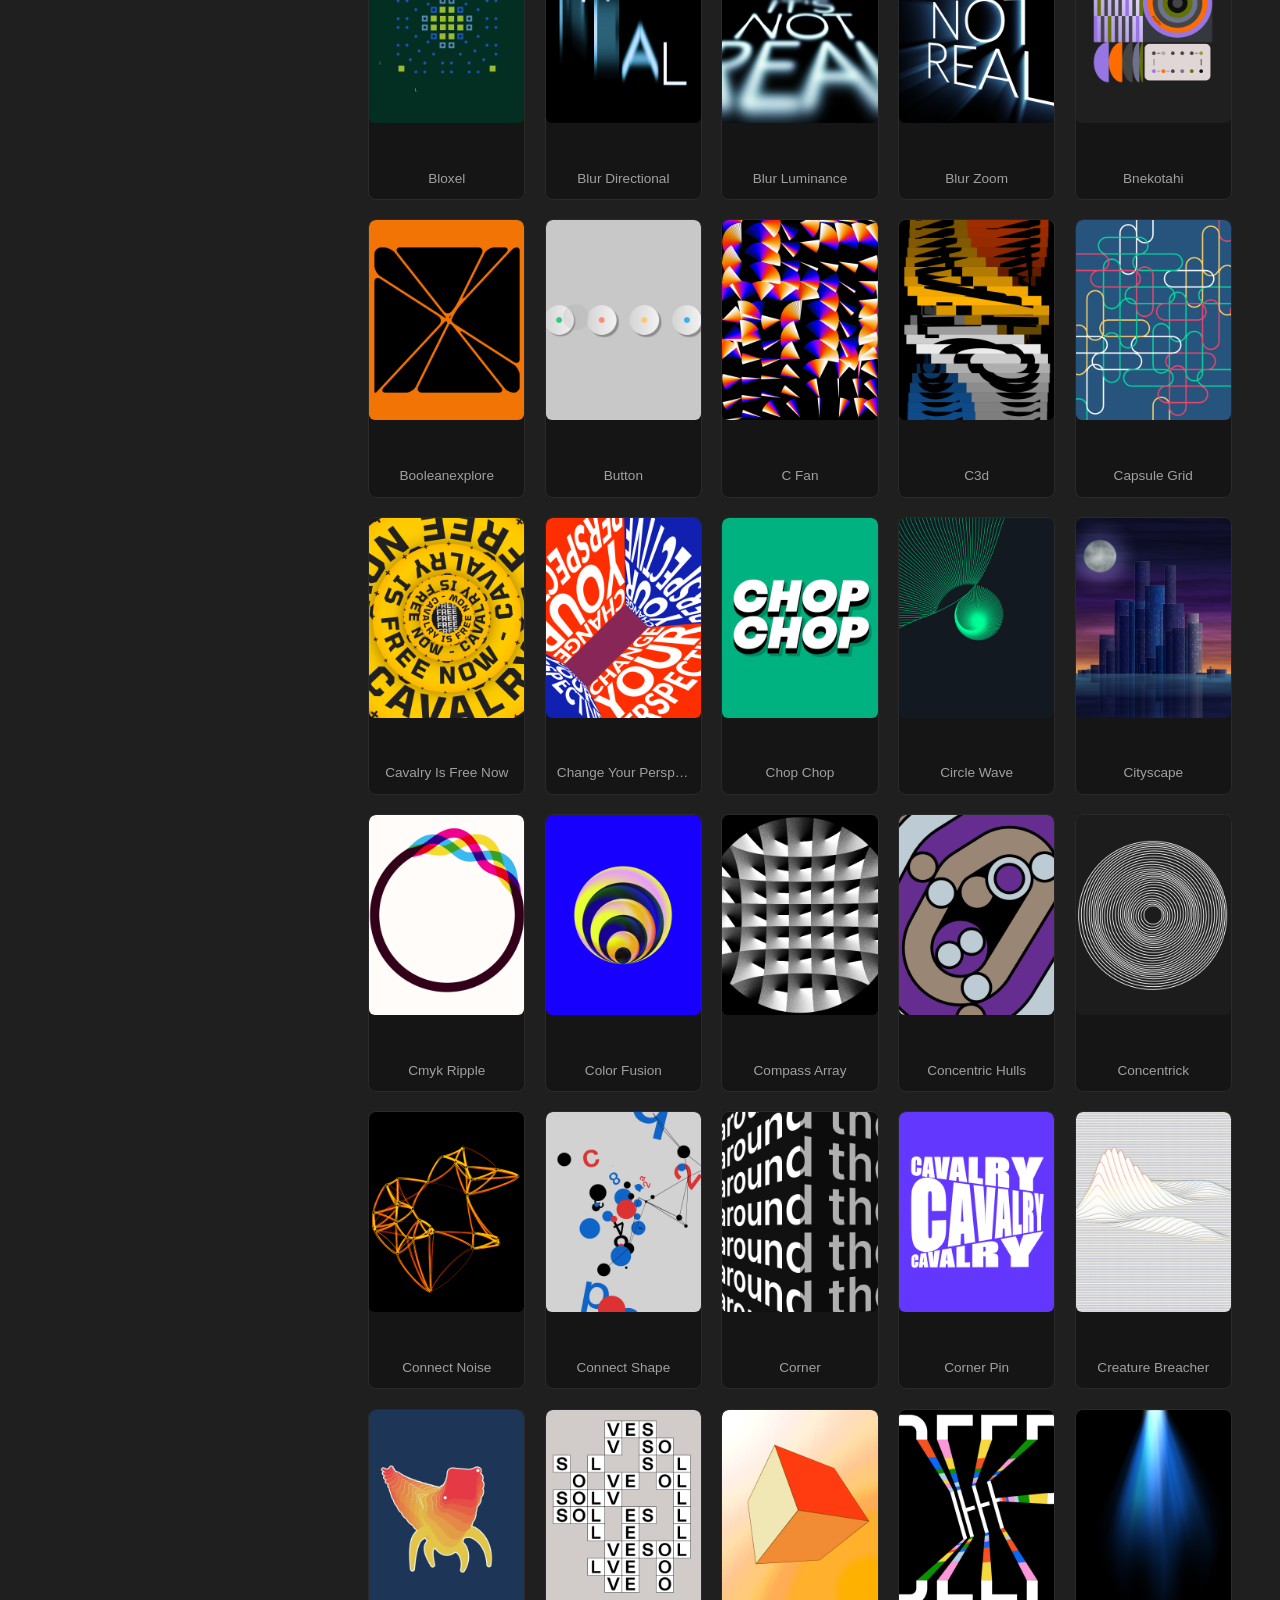
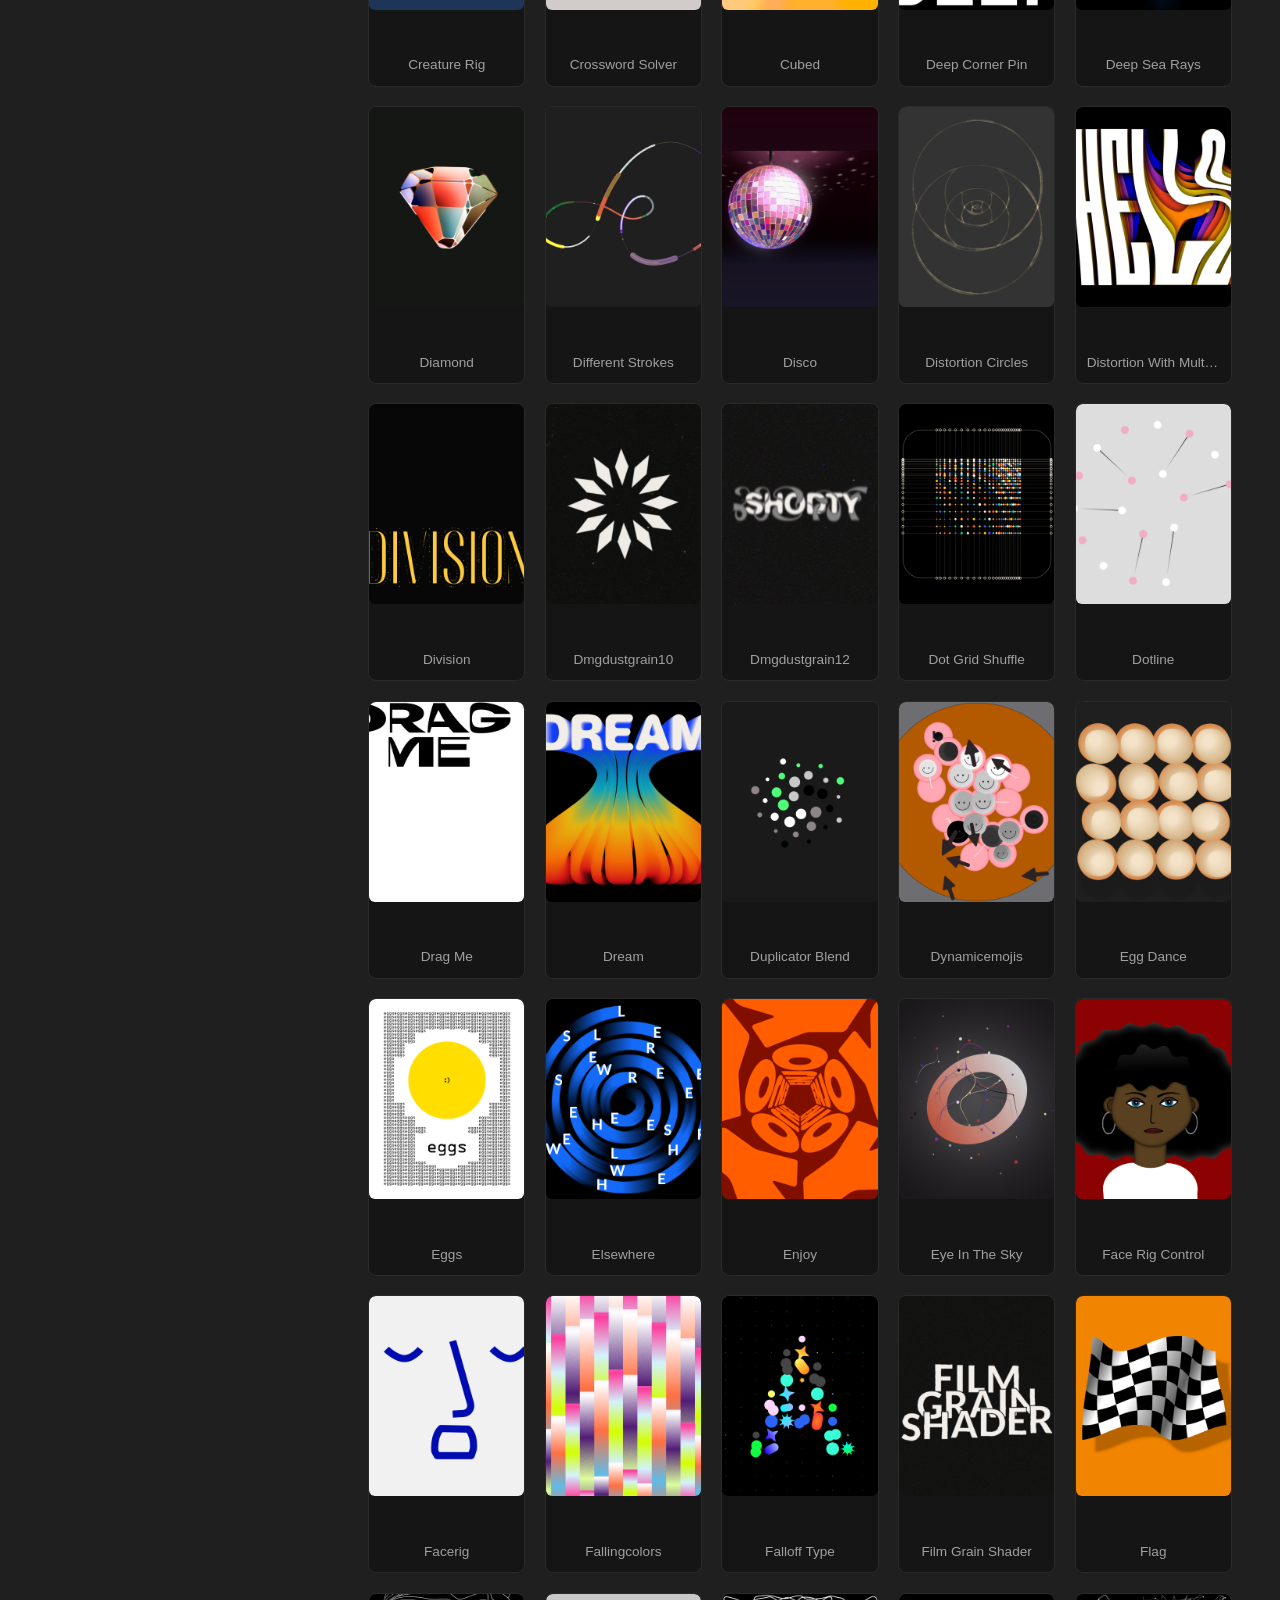
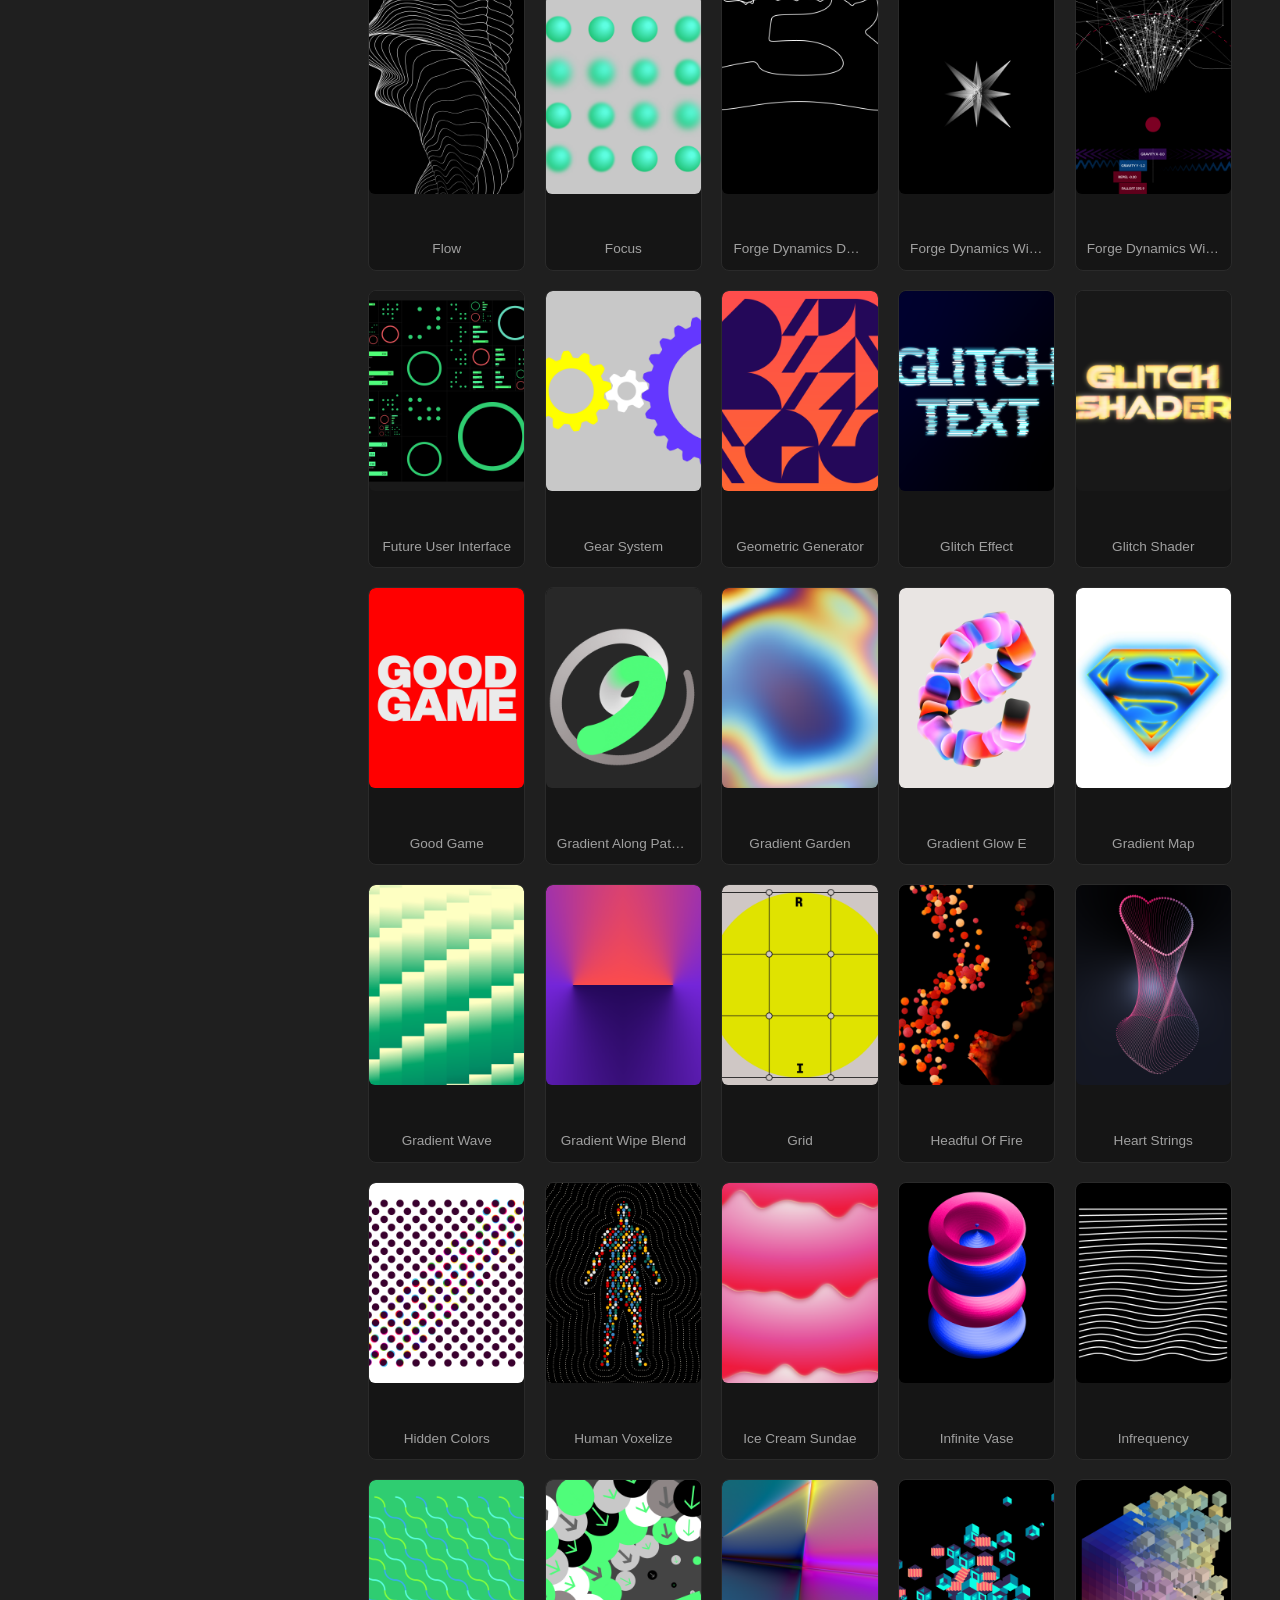
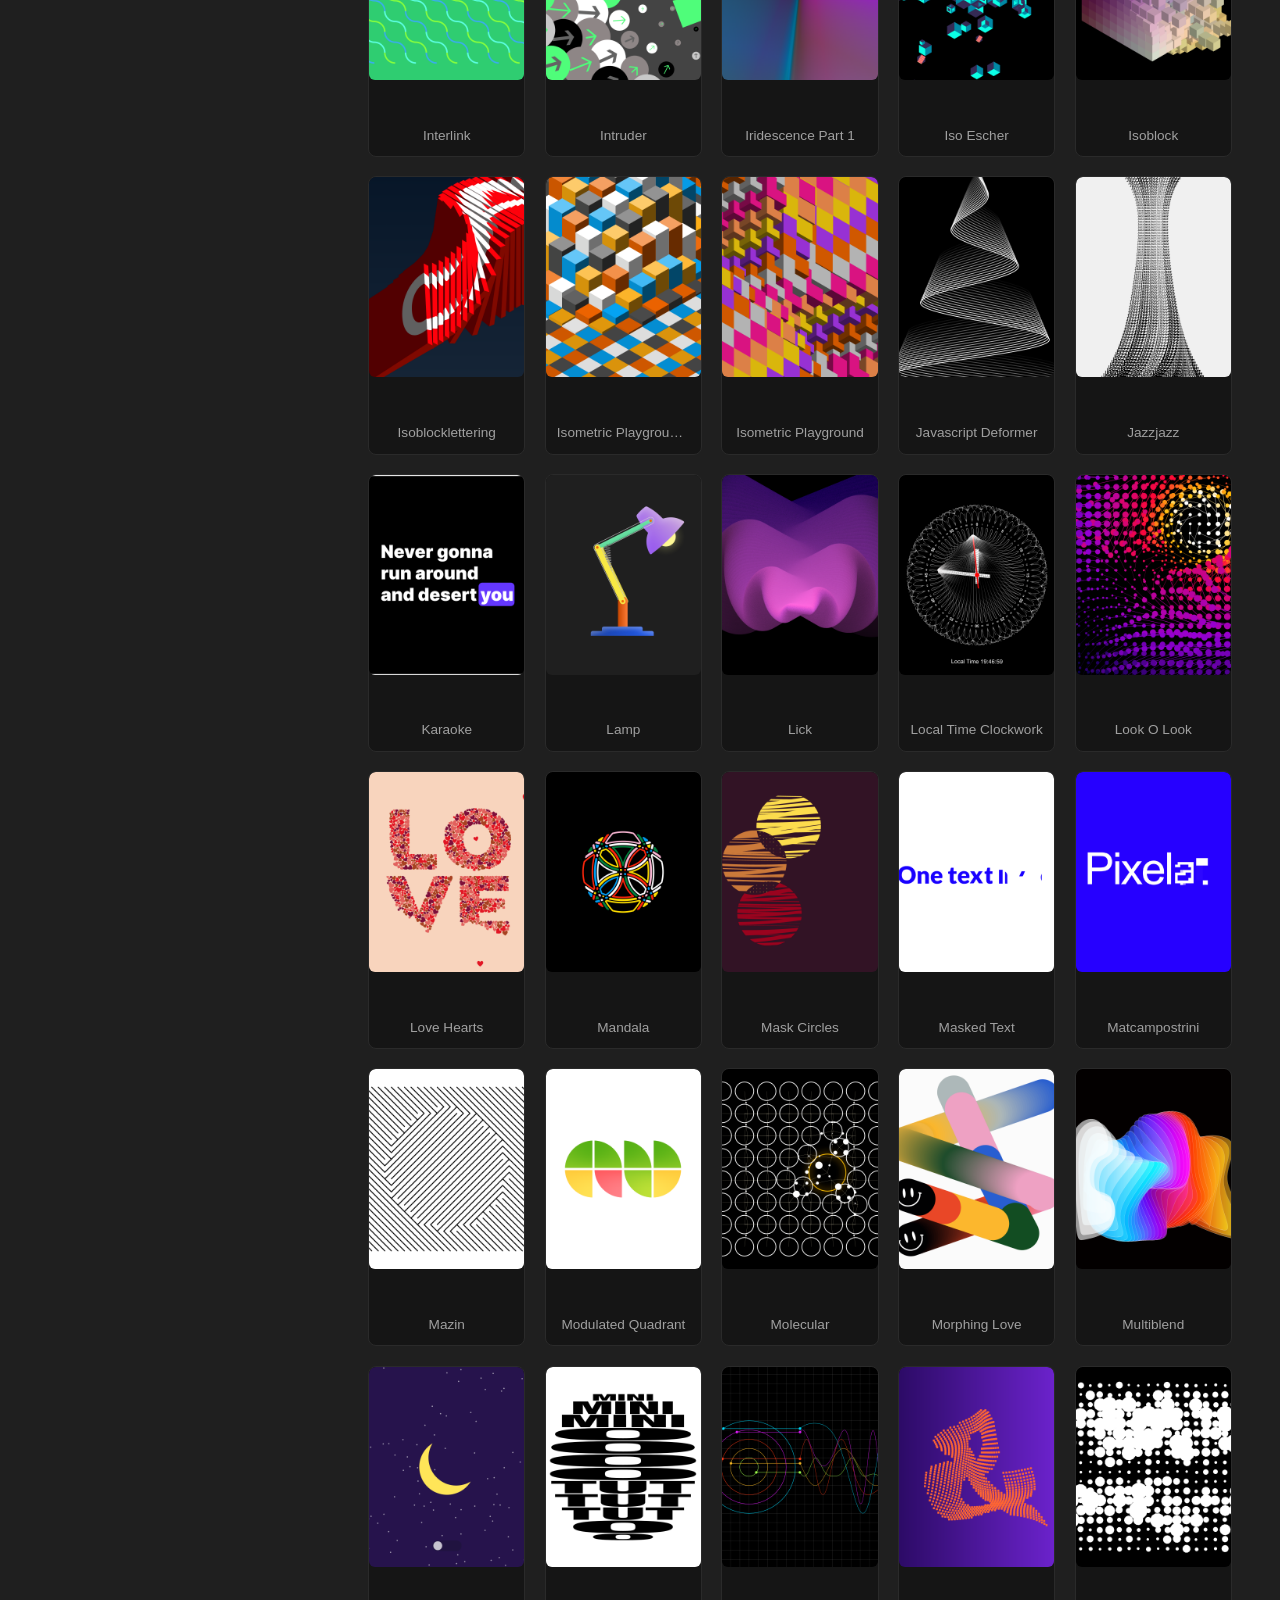
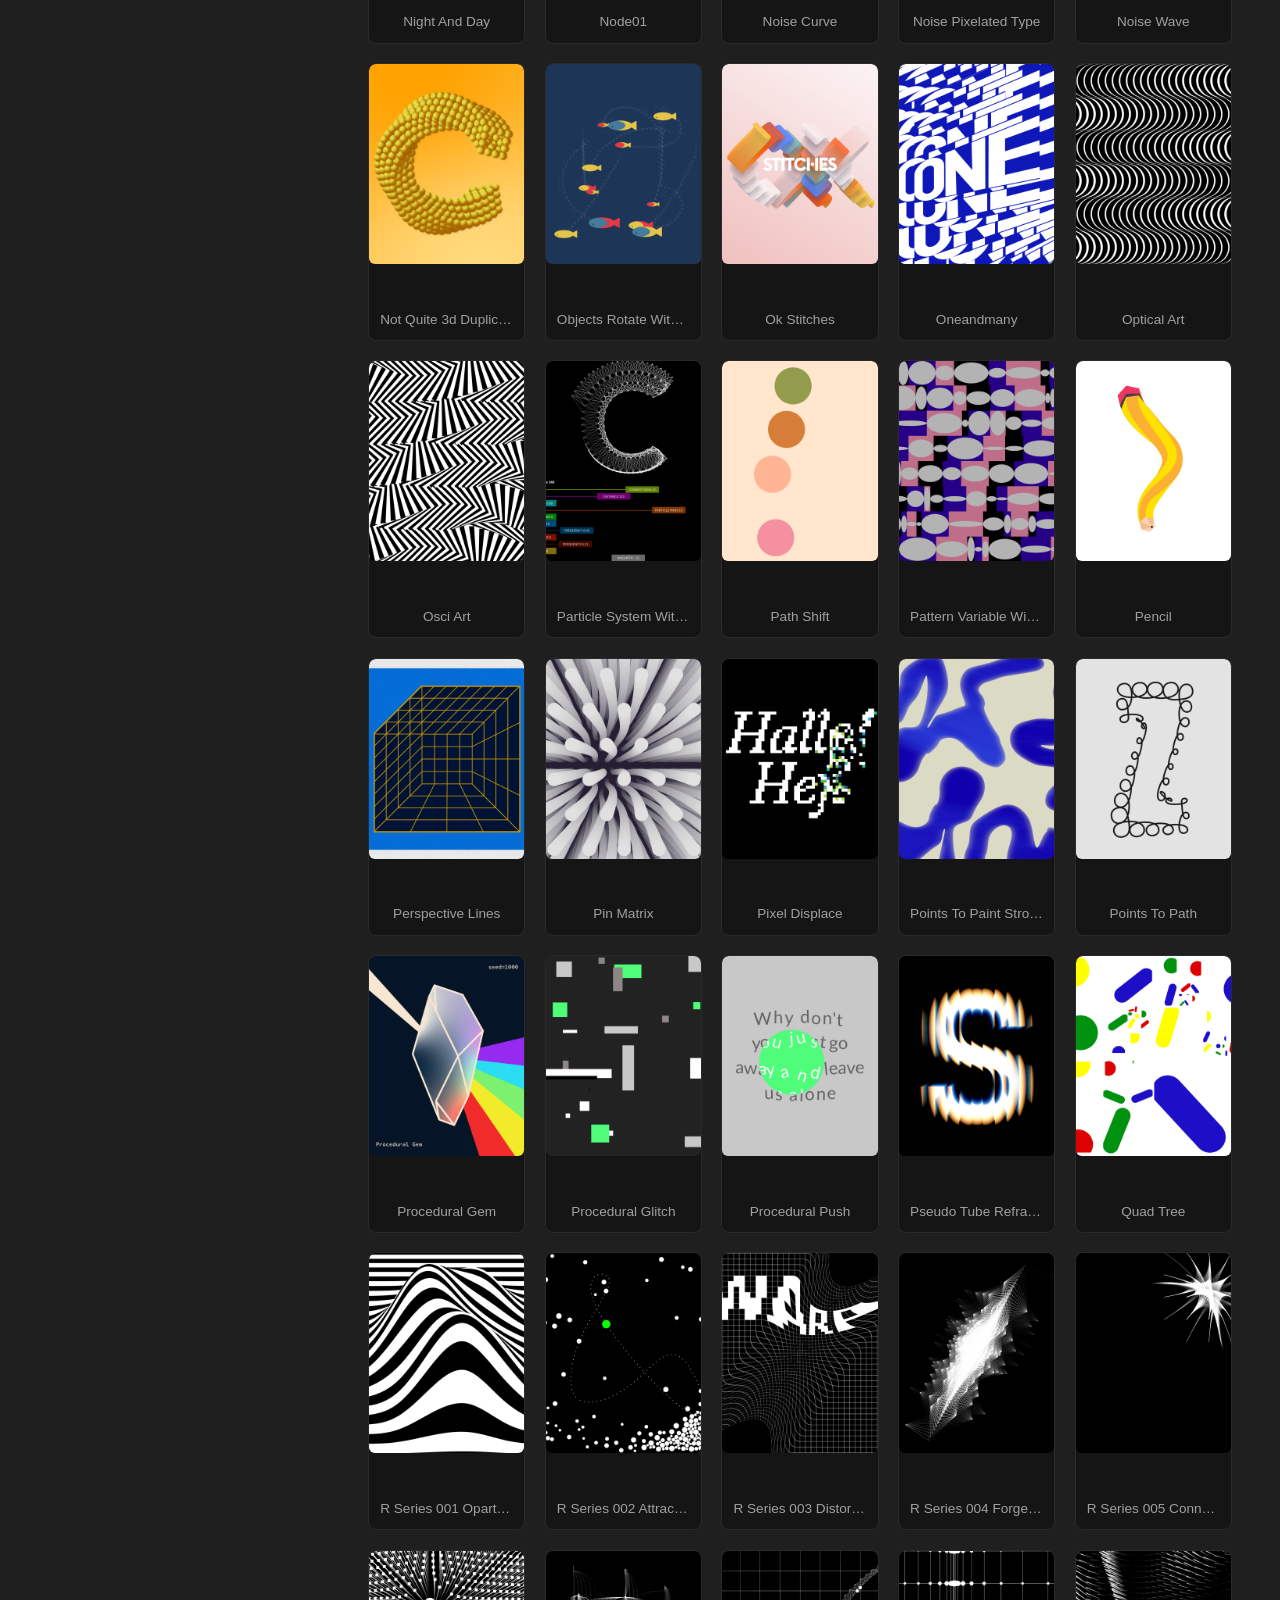
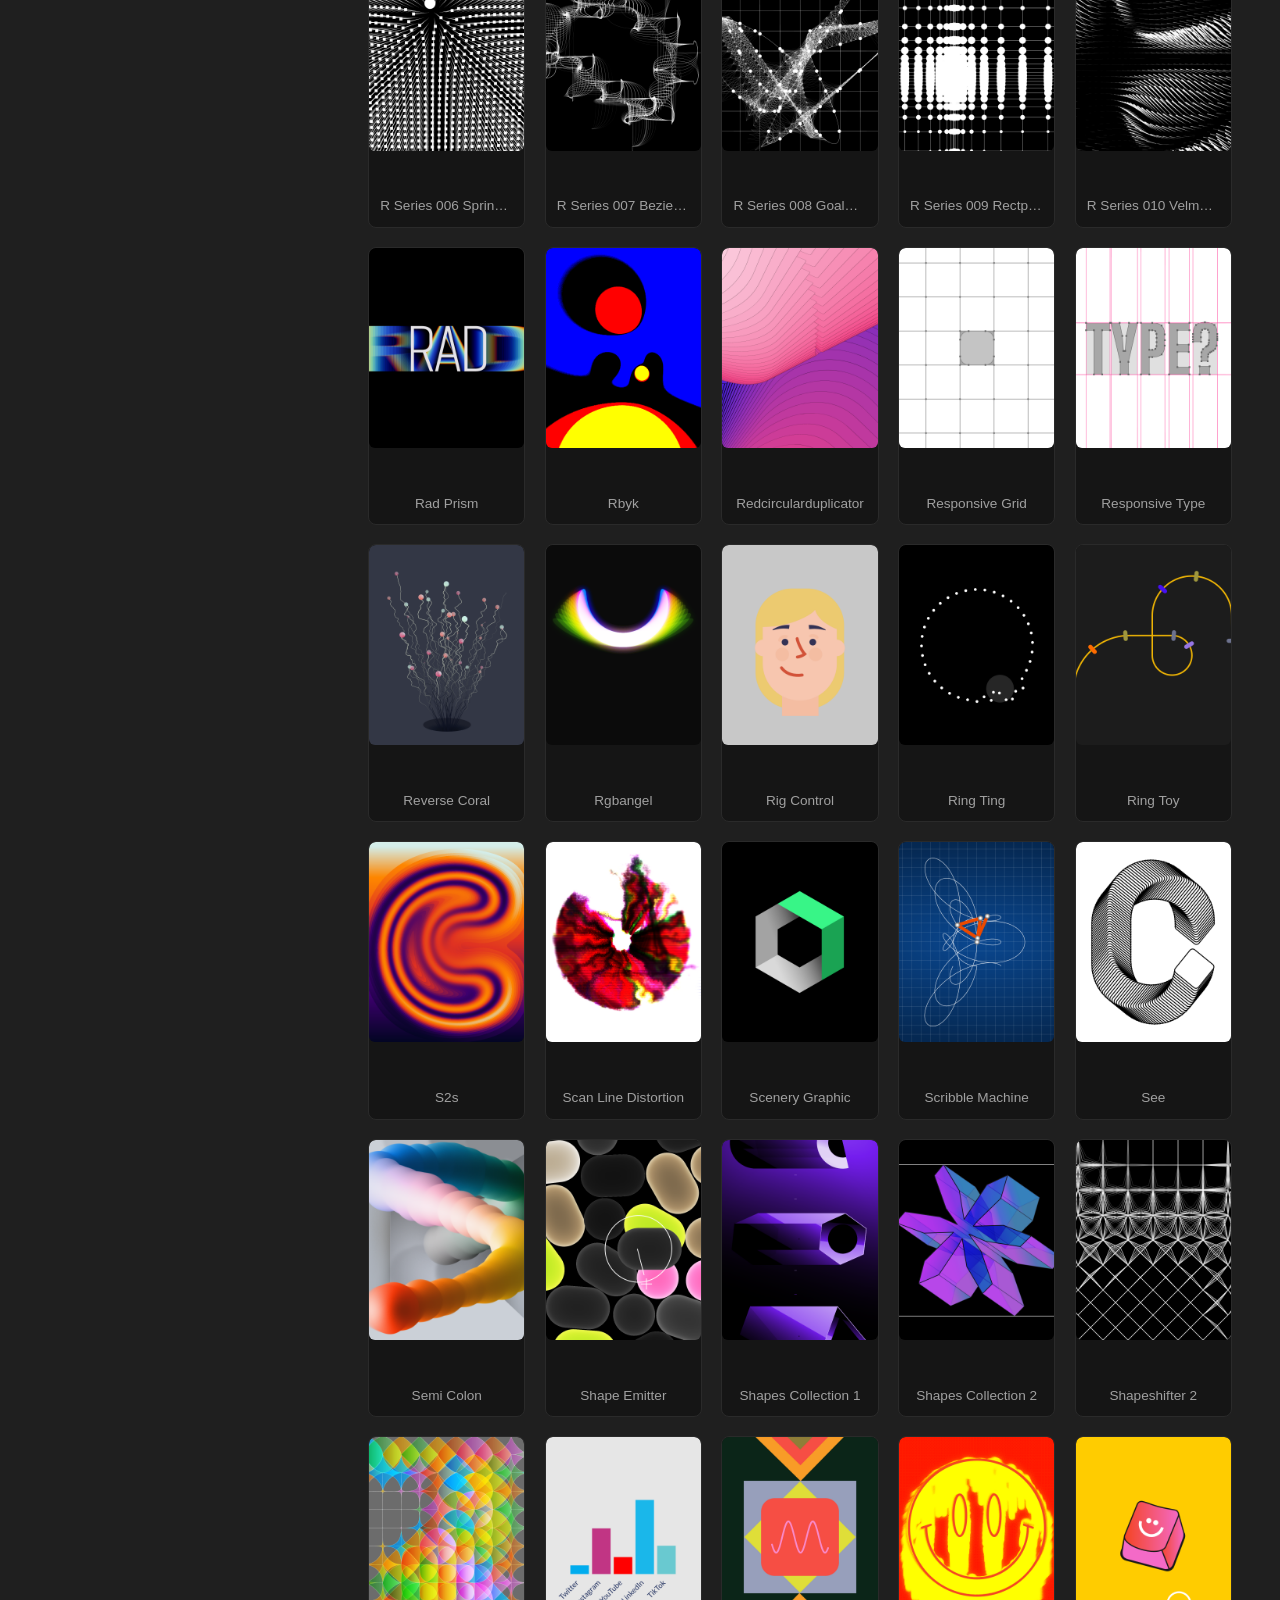
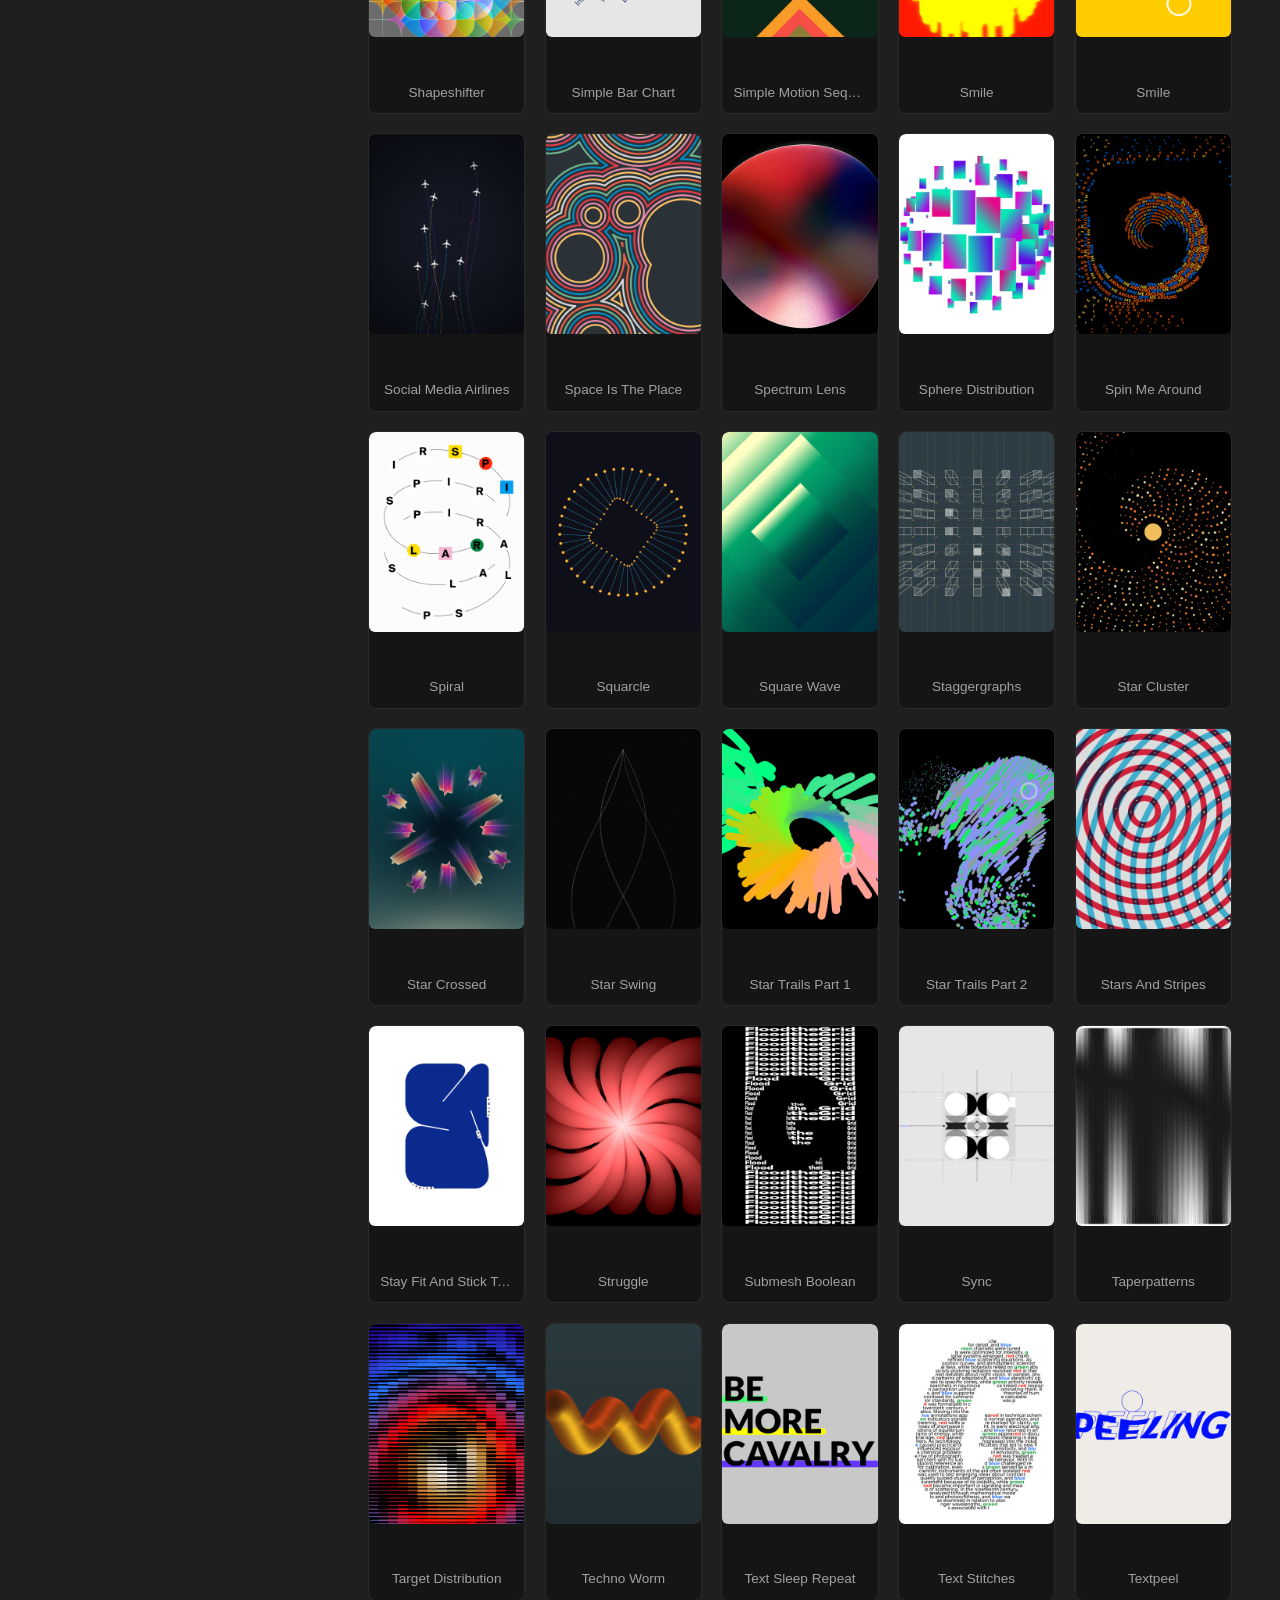
==== commit 52212df8: "О программе Добавлена страница "О программе", в таблице стилей добавлены подписи к изображениям и вы" ====
--- a/pages/example-files.html
+++ b/pages/example-files.html
@@ -15,6 +15,10 @@
 
 <main>
     <div class="content">
+        <div class="page-nav">
+            <a href="quick-start.html">◄ Быстрый старт</a>
+            <a href="layers.html">Ключевае понятия ►</a>
+        </div><br>
 
         <h1>Файлы примеров</h1>
 
@@ -1483,7 +1487,6 @@
         <div class="page-nav">
             <a href="quick-start.html">◄ Быстрый старт</a>
             <a href="layers.html">Ключевае понятия ►</a>
-            
         </div>
 
     </div>
--- a/style.css
+++ b/style.css
@@ -9,7 +9,7 @@
 
 
 :root {
-    --bg: #0d0d0d;
+    --bg: #1f1f1f; /*0d0d0d;*/
     --bg-header: #1a1a1a;
     --bg-sidebar: #111111;
     --bg-card: #151515;
@@ -202,11 +202,46 @@
     margin: auto auto 2.2rem auto;
 }
 
+.content img.inline-icon {
+    display: inline-block;
+    vertical-align: middle;
+    width: 20px;
+    height: 20px;
+    margin: 0 0.15rem;
+    max-width: none;
+    height: 20px;   /* фиксируем высоту */
+    border-radius: 0;
+}
+
+.content figure {
+    margin: 1.5rem 0;
+    text-align: center;
+}
+
+.content figure img {
+    max-width: 100%;
+    height: auto;
+    display: block;
+    margin: 0 auto;
+    border-radius: 6px;
+    border: 1px solid var(--border);
+}
+
+.content figcaption {
+    margin-top: 0.6rem;
+    font-size: 0.85rem;
+    color: var(--text-dim);
+    font-style: italic;
+    line-height: 1.4;
+}
+
 
 .pic {
     display: block;
     margin: auto auto 2.2rem auto;
 }
+
+
 
 
 
@@ -636,6 +671,48 @@
     color: inherit;
 }
 
+/* ===== Списки внутри инфо-блоков ===== */
+.info-box ul,
+.warn-box ul,
+.note-box ul,
+.tip-box  ul,
+.info-box ol,
+.warn-box ol,
+.note-box ol,
+.tip-box  ol {
+    margin: 0.6rem 0 0.2rem 0;
+    padding-left: 1.4rem;      /* 👈 отступ слева для маркеров/номеров */
+    color: inherit;
+}
+
+/* Пункты списка */
+.info-box li,
+.warn-box li,
+.note-box li,
+.tip-box  li {
+    margin-bottom: 0.35rem;
+    padding-left: 0.2rem;
+    color: inherit;
+}
+
+.info-box li:last-child,
+.warn-box li:last-child,
+.note-box li:last-child,
+.tip-box  li:last-child {
+    margin-bottom: 0;
+}
+
+/* Маркеры списка — в цвет заголовка блока */
+.info-box ul li::marker { color: var(--accent); }
+.warn-box ul li::marker { color: var(--warning); }
+.note-box ul li::marker { color: var(--text-dim); }
+.tip-box  ul li::marker { color: var(--success); }
+
+/* Номера в нумерованном списке — тоже в цвет */
+.info-box ol li::marker { color: var(--accent); font-weight: 600; }
+.warn-box ol li::marker { color: var(--warning); font-weight: 600; }
+.note-box ol li::marker { color: var(--text-dim); font-weight: 600; }
+.tip-box  ol li::marker { color: var(--success); font-weight: 600; }
 
 
 /* ===== Таблицы ===== */
@@ -693,9 +770,11 @@
 .page-nav {
     display: flex;
     justify-content: space-between;
-    margin-top: 3rem;
+    margin-top: 1rem;
     padding-top: 1.5rem;
+    padding-bottom: 1.5rem;
     border-top: 1px solid var(--border);
+    border-bottom: 1px solid var(--border);
     gap: 1rem;
 }
 
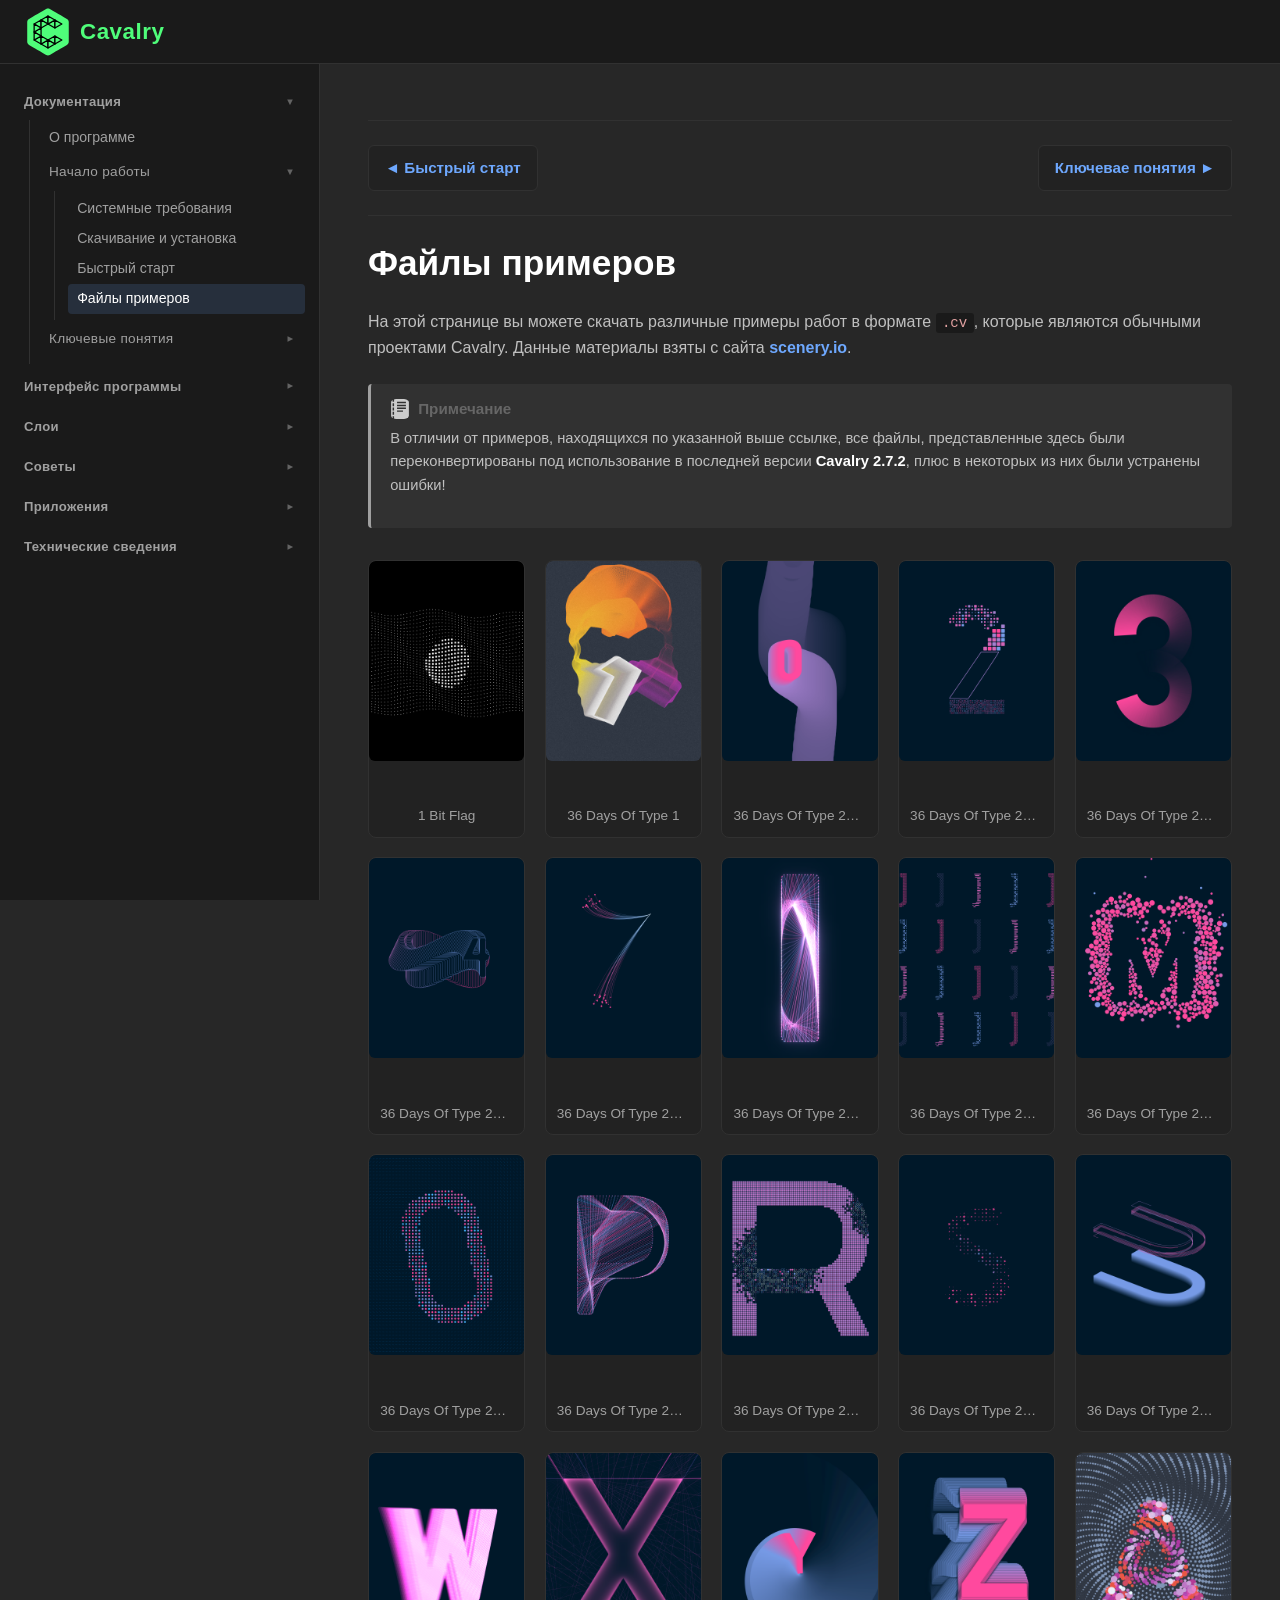
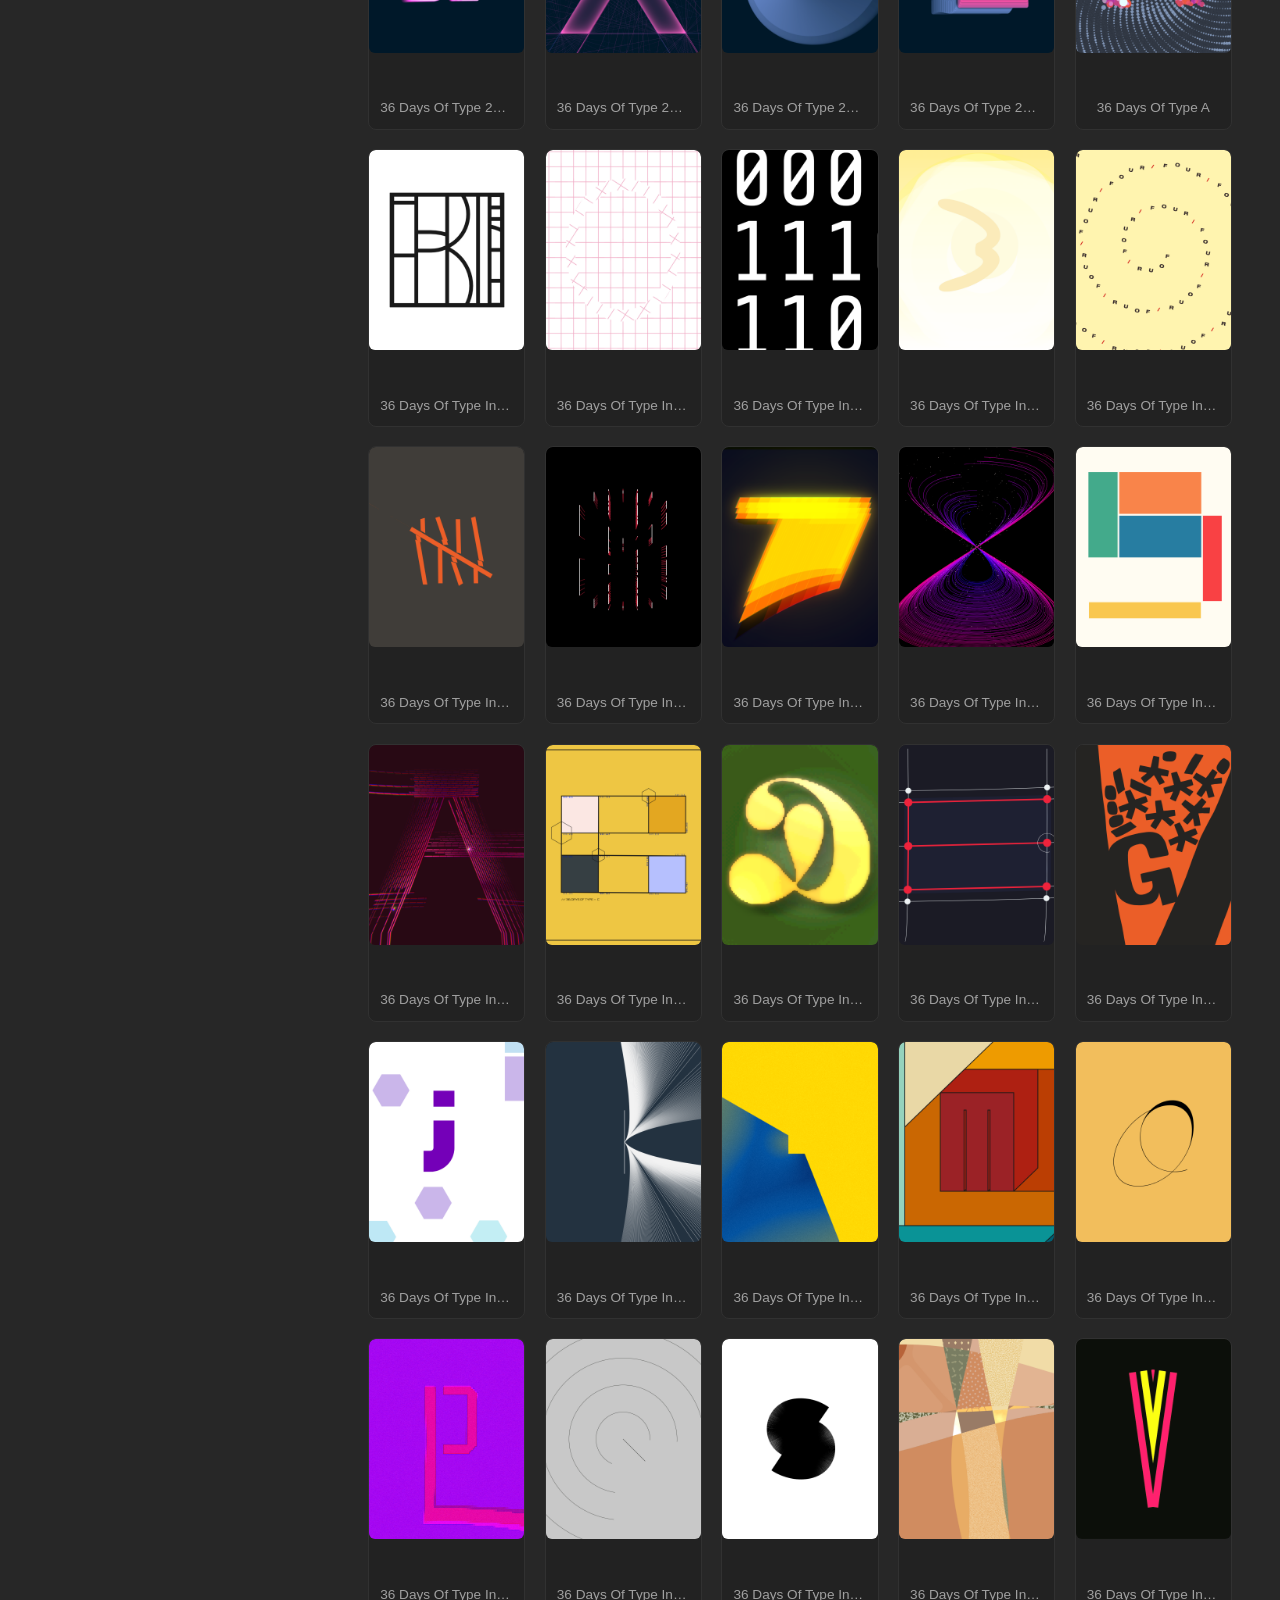
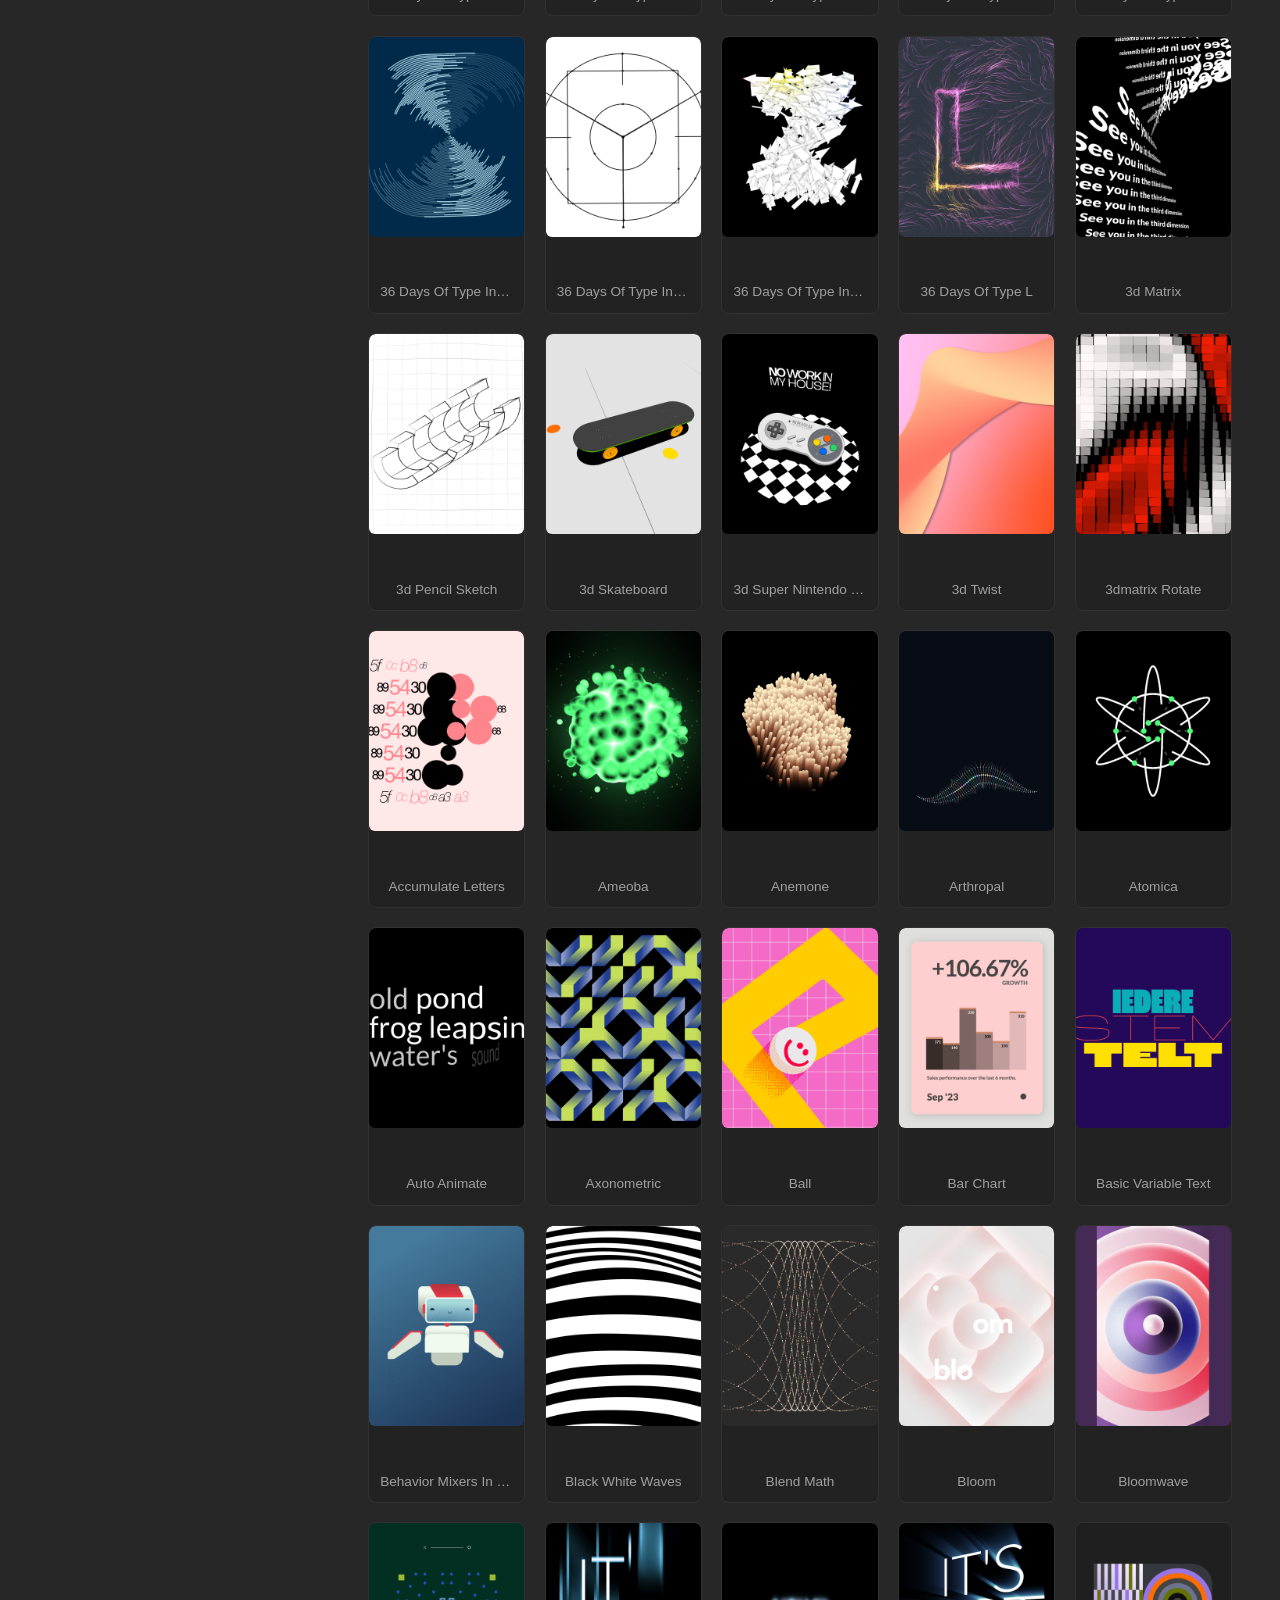
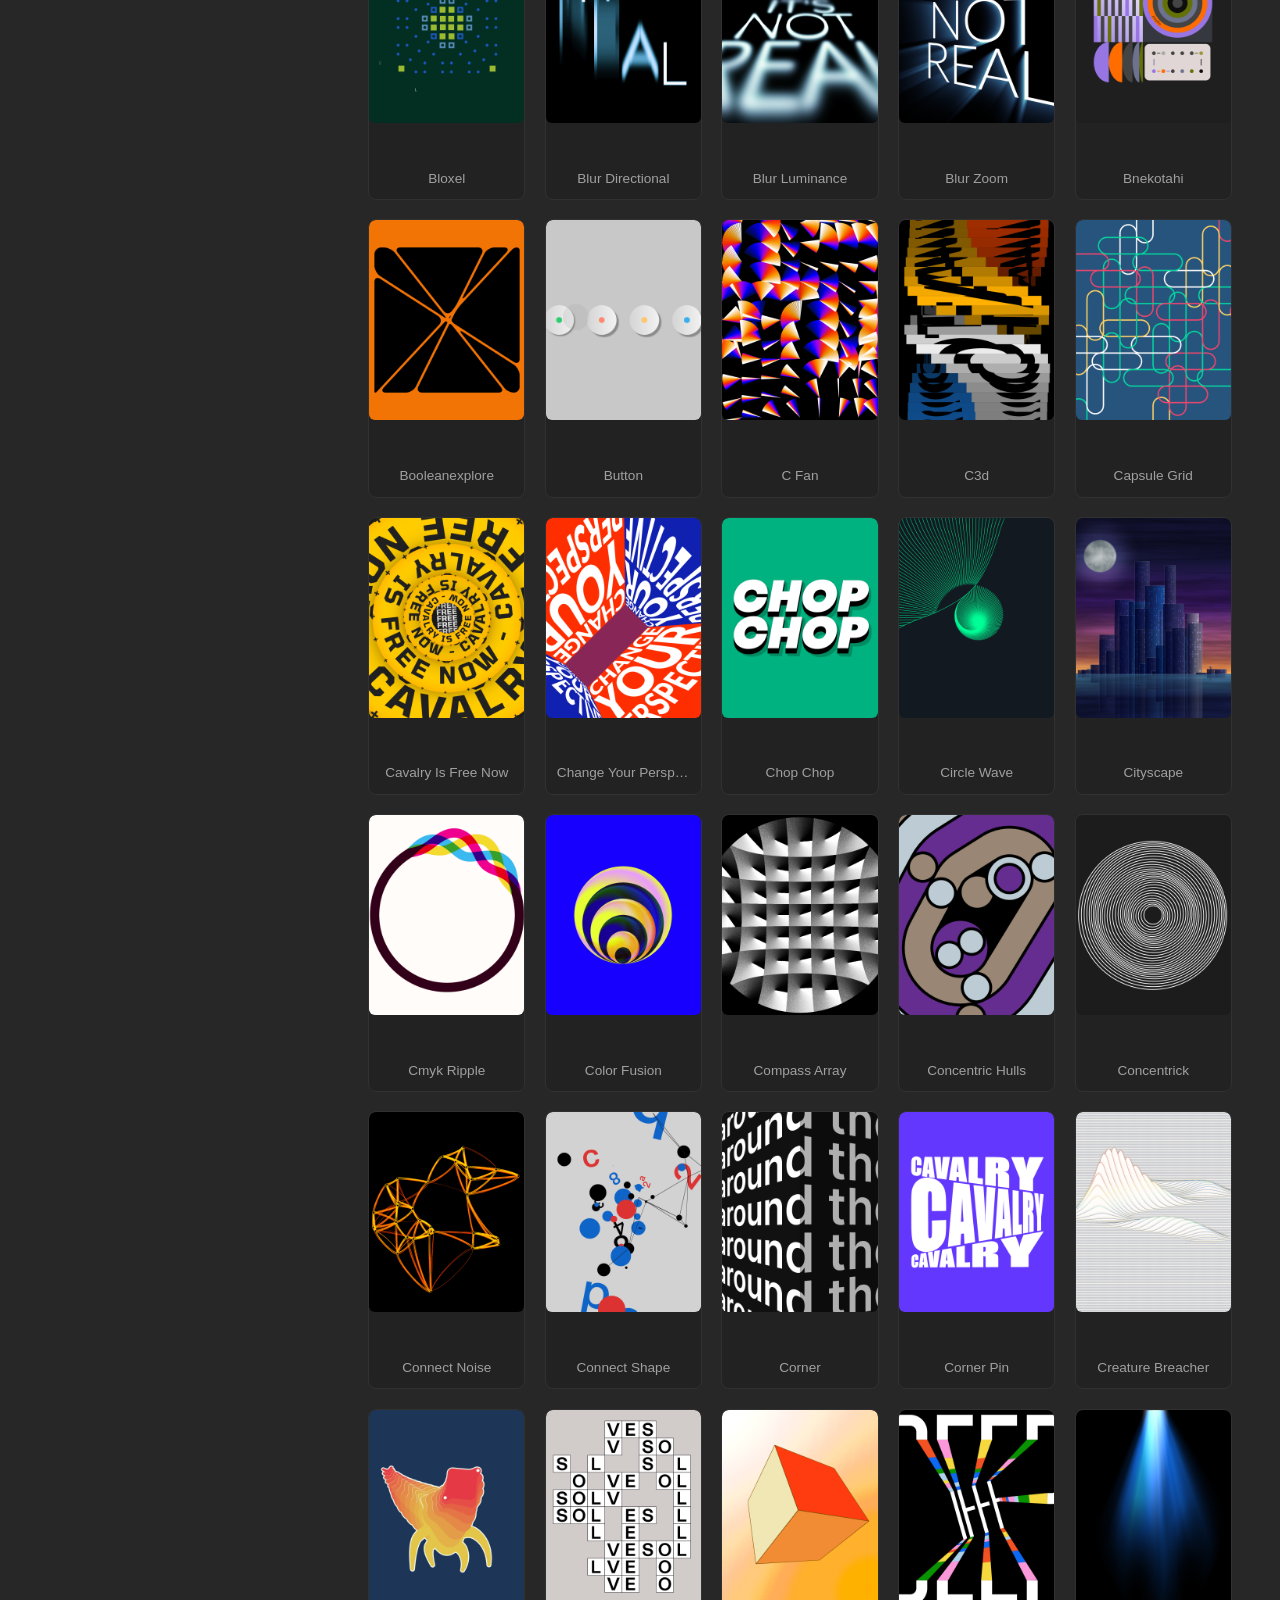
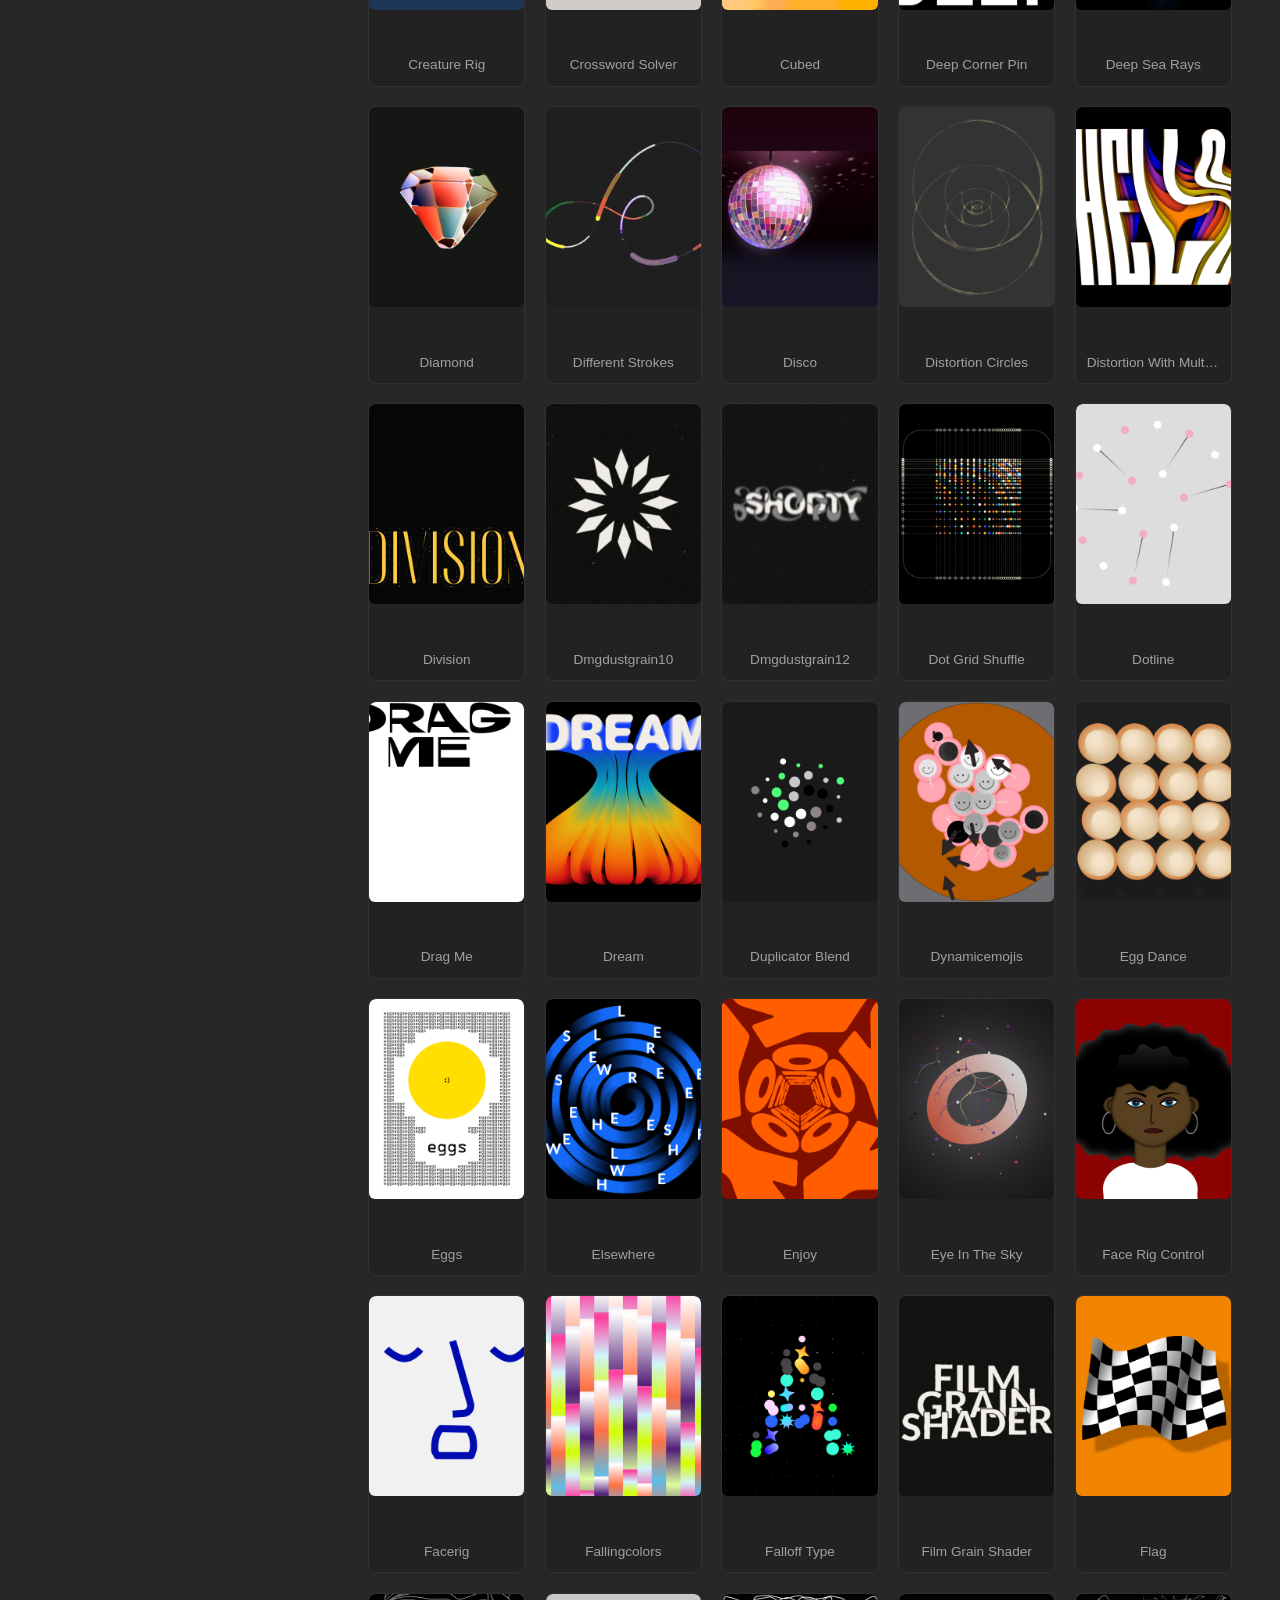
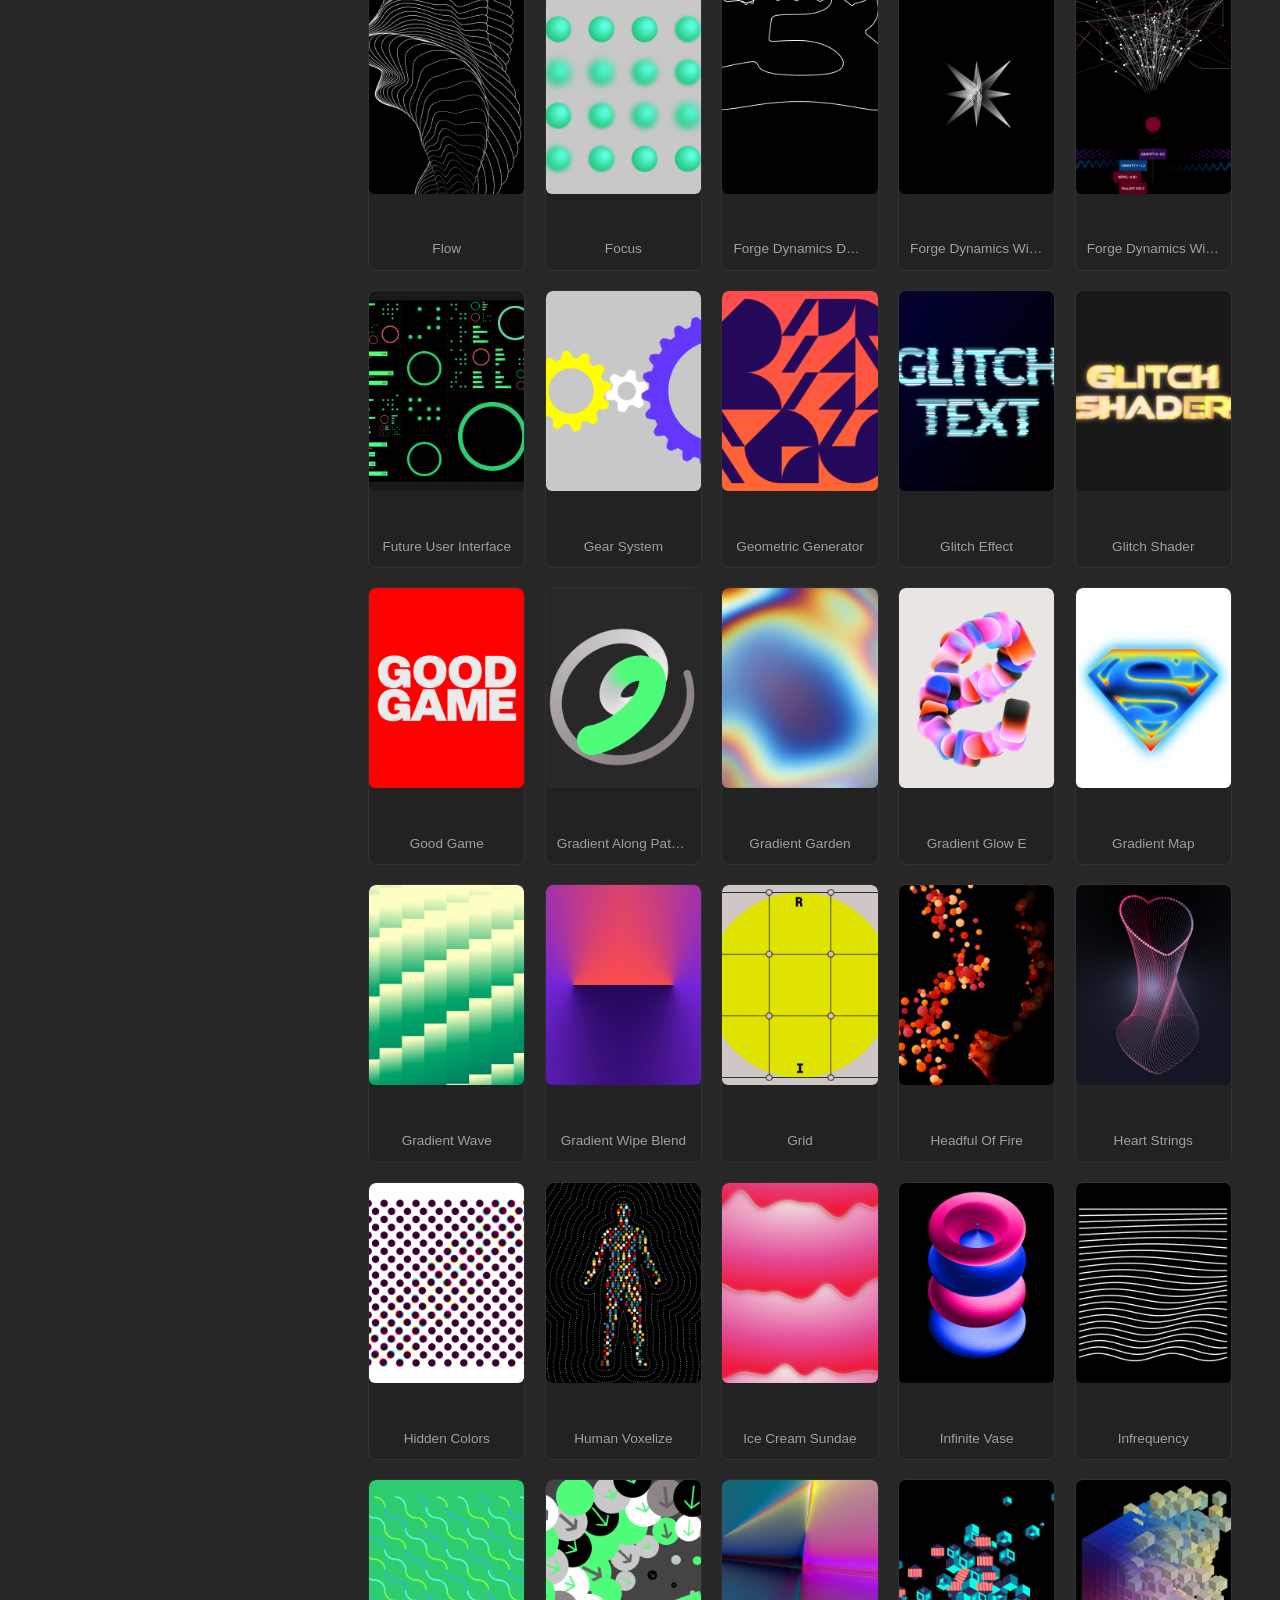
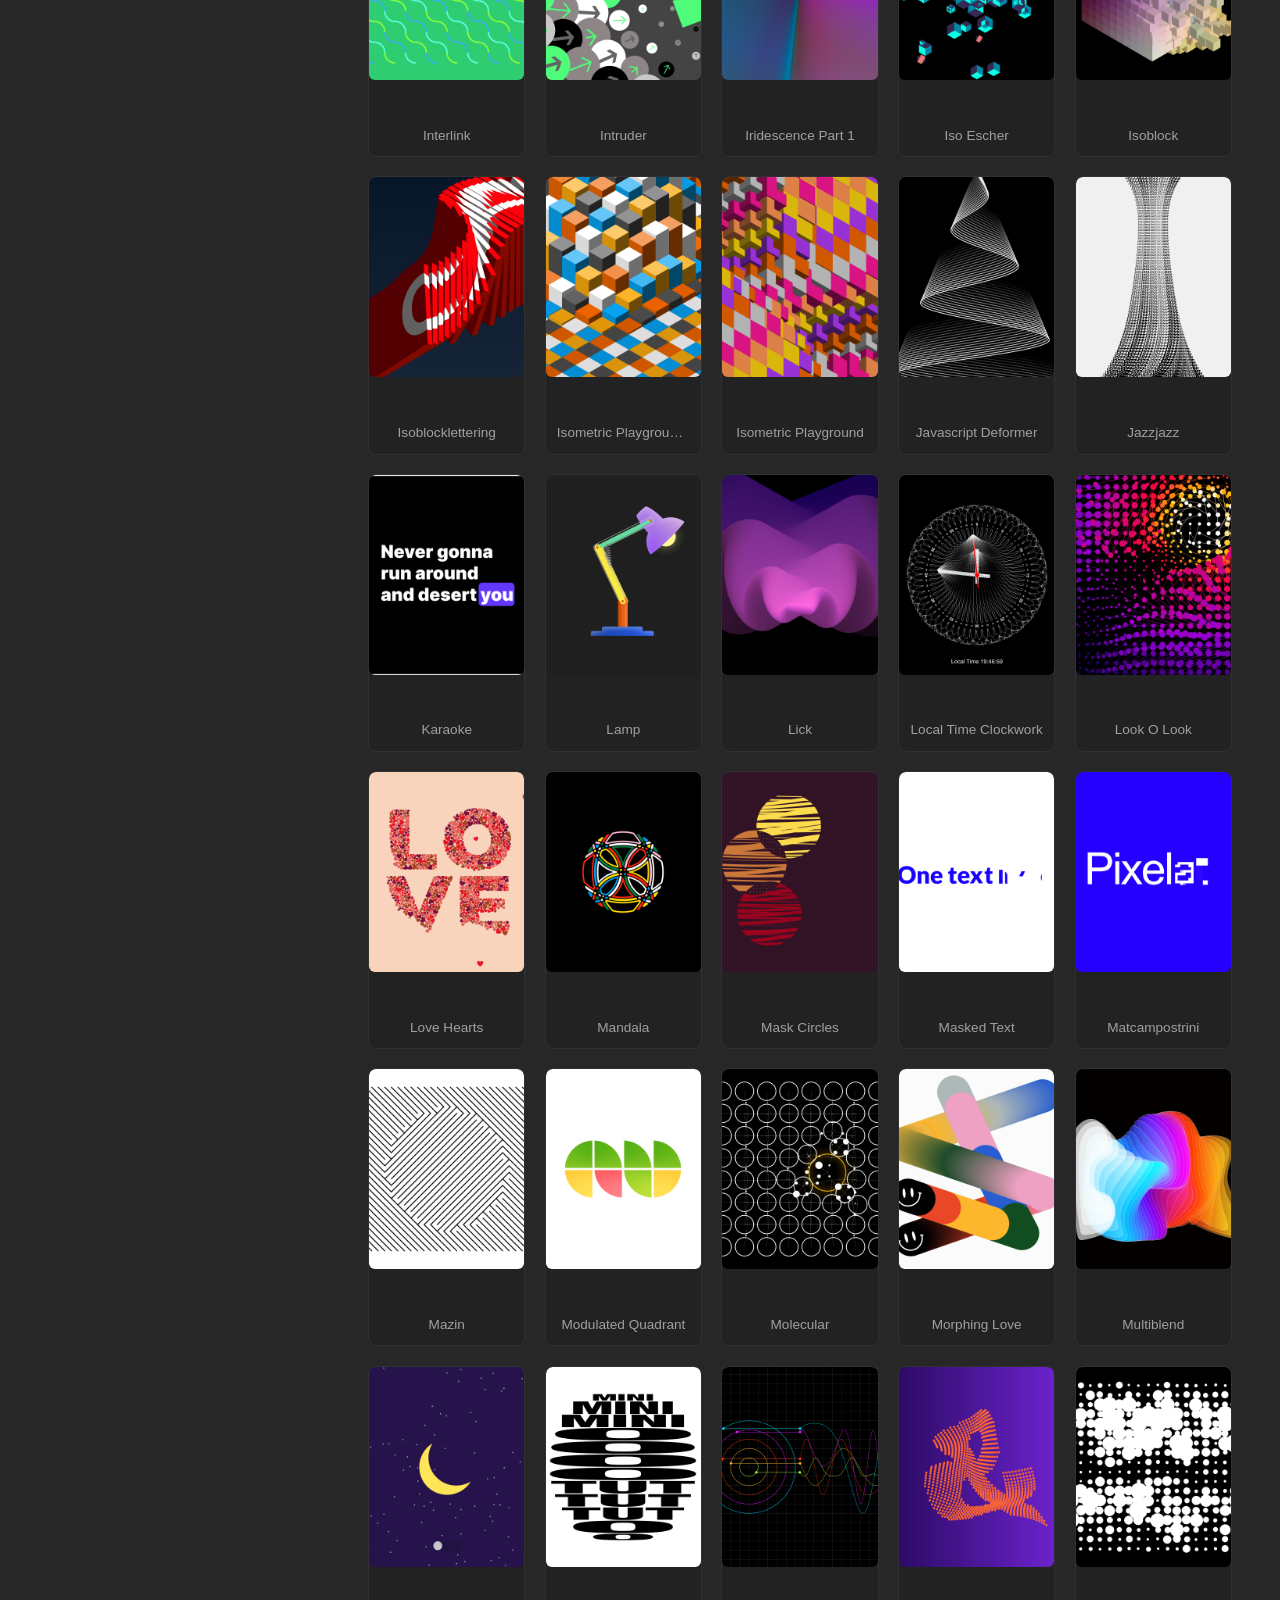
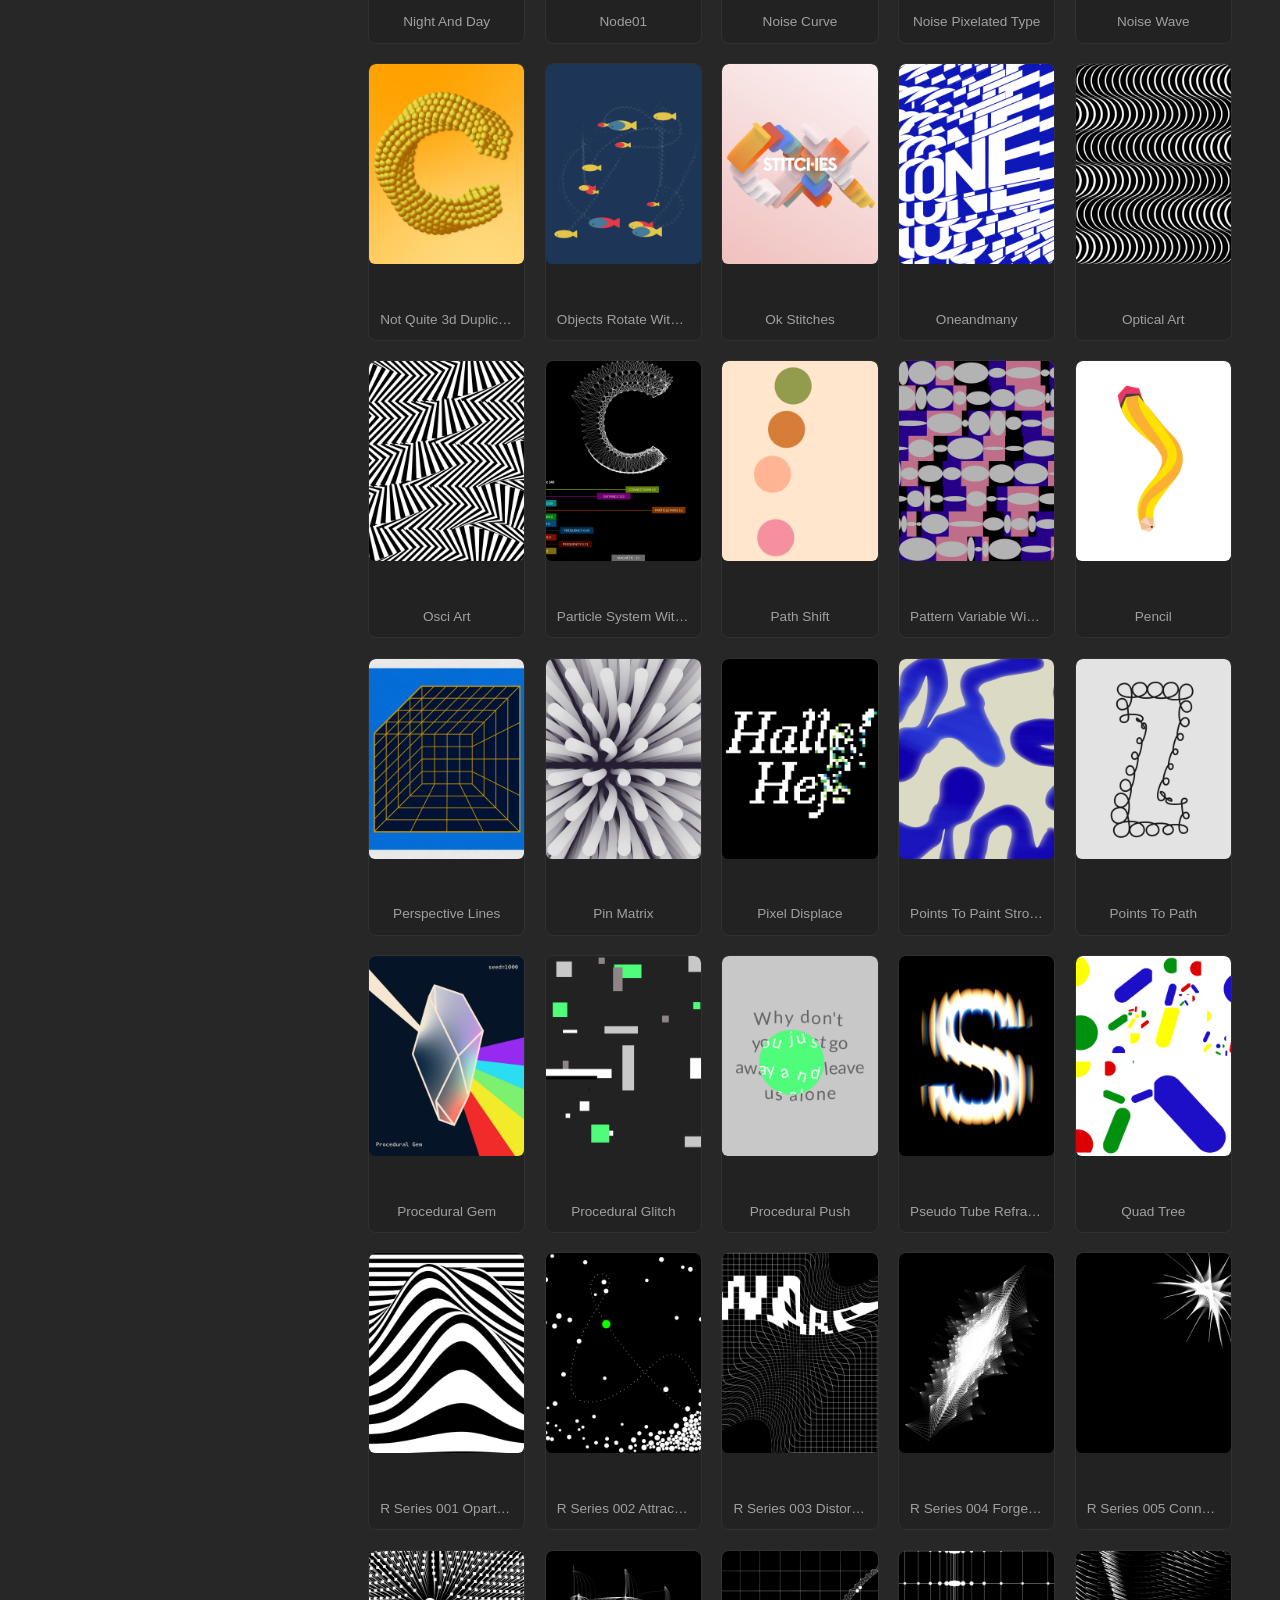
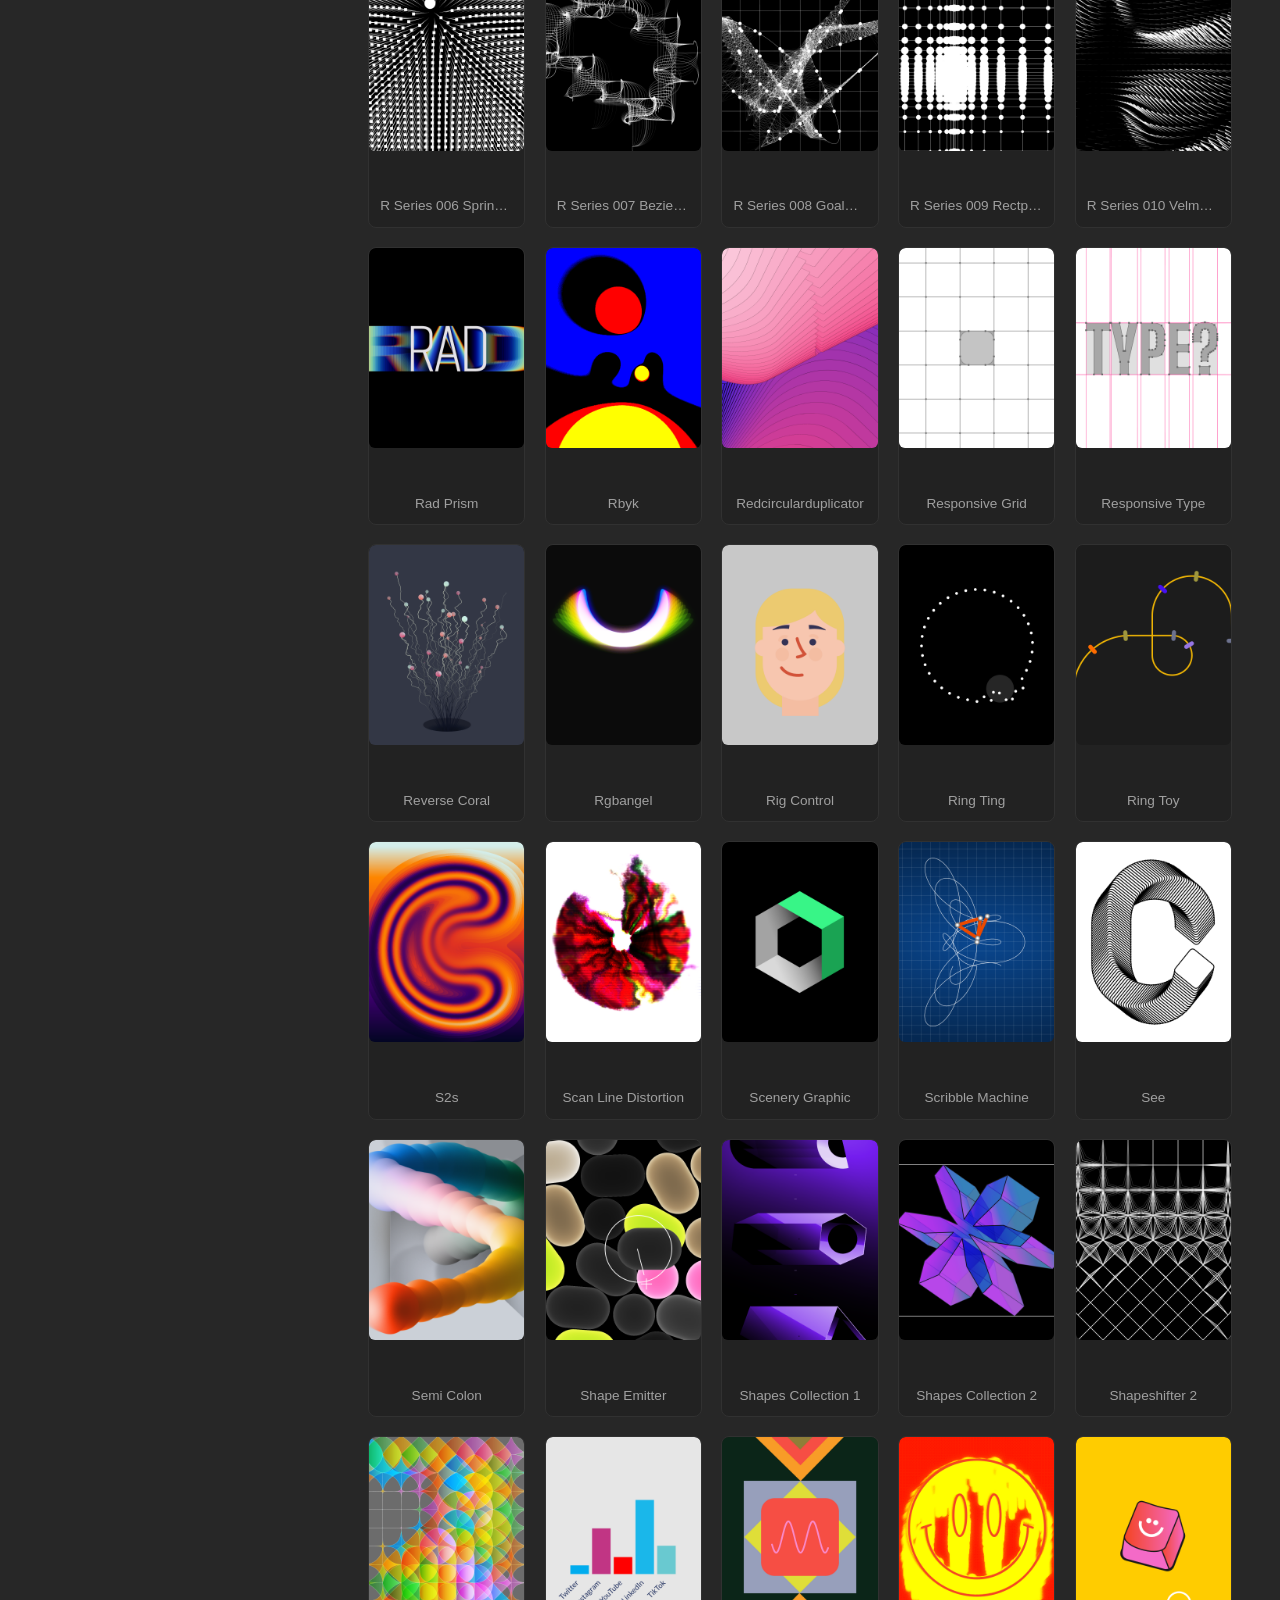
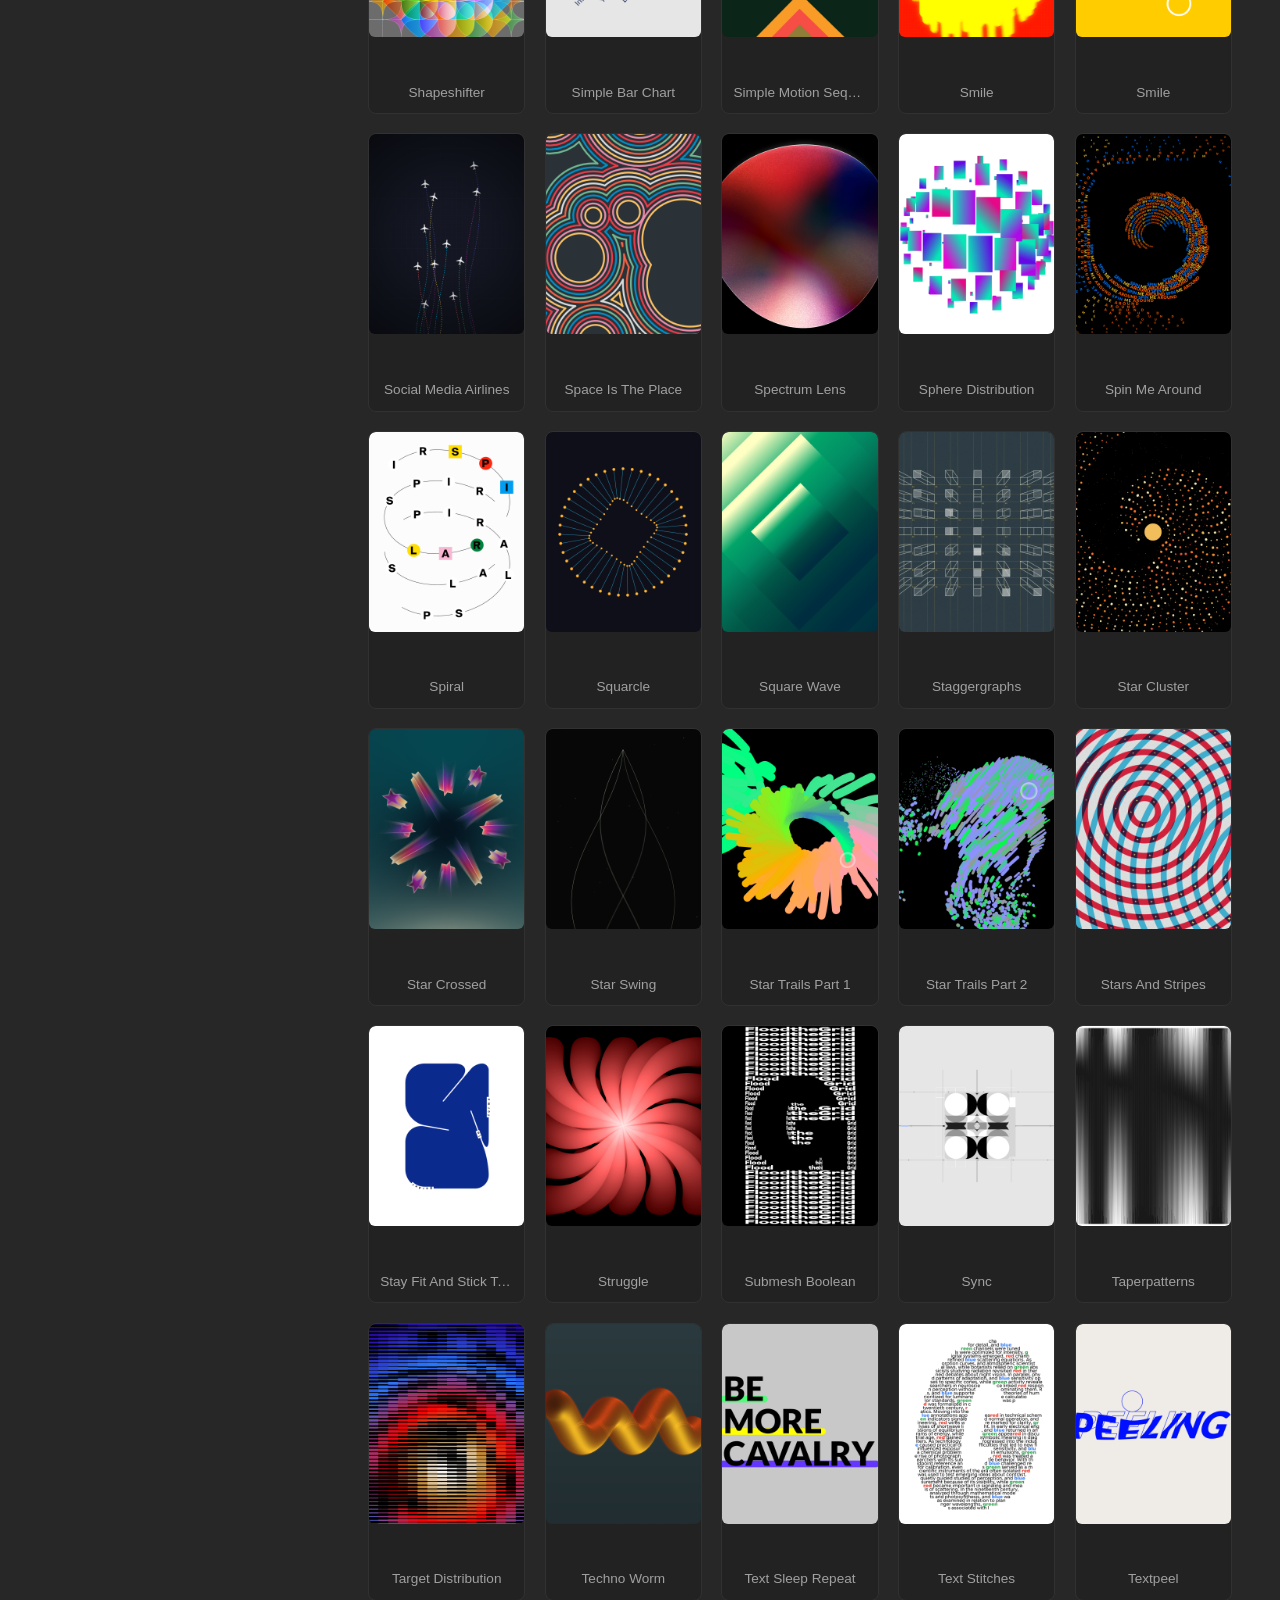
==== commit dadc352b: "Плавная прокрутка Добавил плавную прокрутку с инерцией через Lenis." ====
--- a/pages/example-files.html
+++ b/pages/example-files.html
@@ -11,7 +11,7 @@
 
 <header></header>
 
-<aside></aside>
+<aside data-lenis-prevent></aside>
 
 <main>
     <div class="content">
@@ -1494,9 +1494,11 @@
 
 <footer></footer>
 
+<script src="../lenis.min.js"></script>
 <script src="../sidebar.js"></script>
 <script src="../header.js"></script>
 <script src="../footer.js"></script>
 <script src="../script.js"></script>
+<script src="../smooth-scroll.js"></script> 
 </body>
 </html>
--- a/style.css
+++ b/style.css
@@ -1,4 +1,4 @@
-/* ===== Сброс и базовые стили ===== */
+/*------------------------- СБРОС И БАЗОВЫЕ СТИЛИ ----------------------------*/
 * {
     margin: 0;
     padding: 0;
@@ -6,15 +6,13 @@
 }
 
 
-
-
 :root {
-    --bg: #1f1f1f; /*0d0d0d;*/
+    --bg: #272727;/*0d0d0d;*/
     --bg-header: #1a1a1a;
-    --bg-sidebar: #111111;
-    --bg-card: #151515;
-
-    --border: #2a2a2a;
+    --bg-sidebar: #1a1a1a;
+    --bg-card: #222;
+
+    --border: #313131;
 
     --text: #e8e8e8;
     --text-muted: #a0a0a0;
@@ -54,16 +52,38 @@
     --code-text: #e0a0a0;
     --pre-bg: #1a1a1a;
 
-    /* 👇 Ширина сайдбара — меняется в одном месте */
+    /* Ширина сайдбара — меняется здесь */
     --sidebar-width: 320px;
     --header-height: 64px;
 }
 
 html {
-    scroll-behavior: smooth;
-}
-
-/* ===== Базовая разметка ===== */
+    scroll-behavior: auto;
+}
+
+/* Lenis рекомендует этот набор для корректной работы */
+html.lenis,
+html.lenis body {
+    height: auto;
+}
+
+.lenis.lenis-smooth {
+    scroll-behavior: auto !important;
+}
+
+.lenis.lenis-smooth [data-lenis-prevent] {
+    overscroll-behavior: contain;
+}
+
+.lenis.lenis-stopped {
+    overflow: hidden;
+}
+
+.lenis.lenis-smooth iframe {
+    pointer-events: none;
+}
+
+/*----------------------------- БАЗОВАЯ РАЗМЕТКА -----------------------------*/
 body {
     font-family: -apple-system, BlinkMacSystemFont, "Segoe UI", Roboto,
                  "Helvetica Neue", Arial, sans-serif;
@@ -74,7 +94,7 @@
     margin: 0;
 }
 
-/* ===== Шапка (во всю ширину сверху) ===== */
+/*----------------------------- ШАПКА (ВО ВСЮ ШИРИНУ СВЕРХУ) -----------------*/
 header {
     position: fixed;
     top: 0;
@@ -90,7 +110,7 @@
     z-index: 200;
 }
 
-/* ===== Сайдбар — прижат к левому краю, на всю высоту ===== */
+/*--------------- САЙДБАР ПРИЖАТ К ЛЕВОМУ КРАЮ, НА ВСЮ ВЫСОТУ ----------------*/
 aside {
     position: fixed;
     top: var(--header-height);
@@ -169,7 +189,7 @@
 }
 
 
-/* ===== Контент — сдвинут вправо от сайдбара ===== */
+/*------------------- КОНТЕНТ СДВИНУТ ВПРАВО ОТ САЙДБАРА ---------------------*/
 main {
     margin-left: var(--sidebar-width);
     margin-top: var(--header-height);
@@ -234,16 +254,6 @@
     font-style: italic;
     line-height: 1.4;
 }
-
-
-.pic {
-    display: block;
-    margin: auto auto 2.2rem auto;
-}
-
-
-
-
 
 .header-right {
     display: flex;
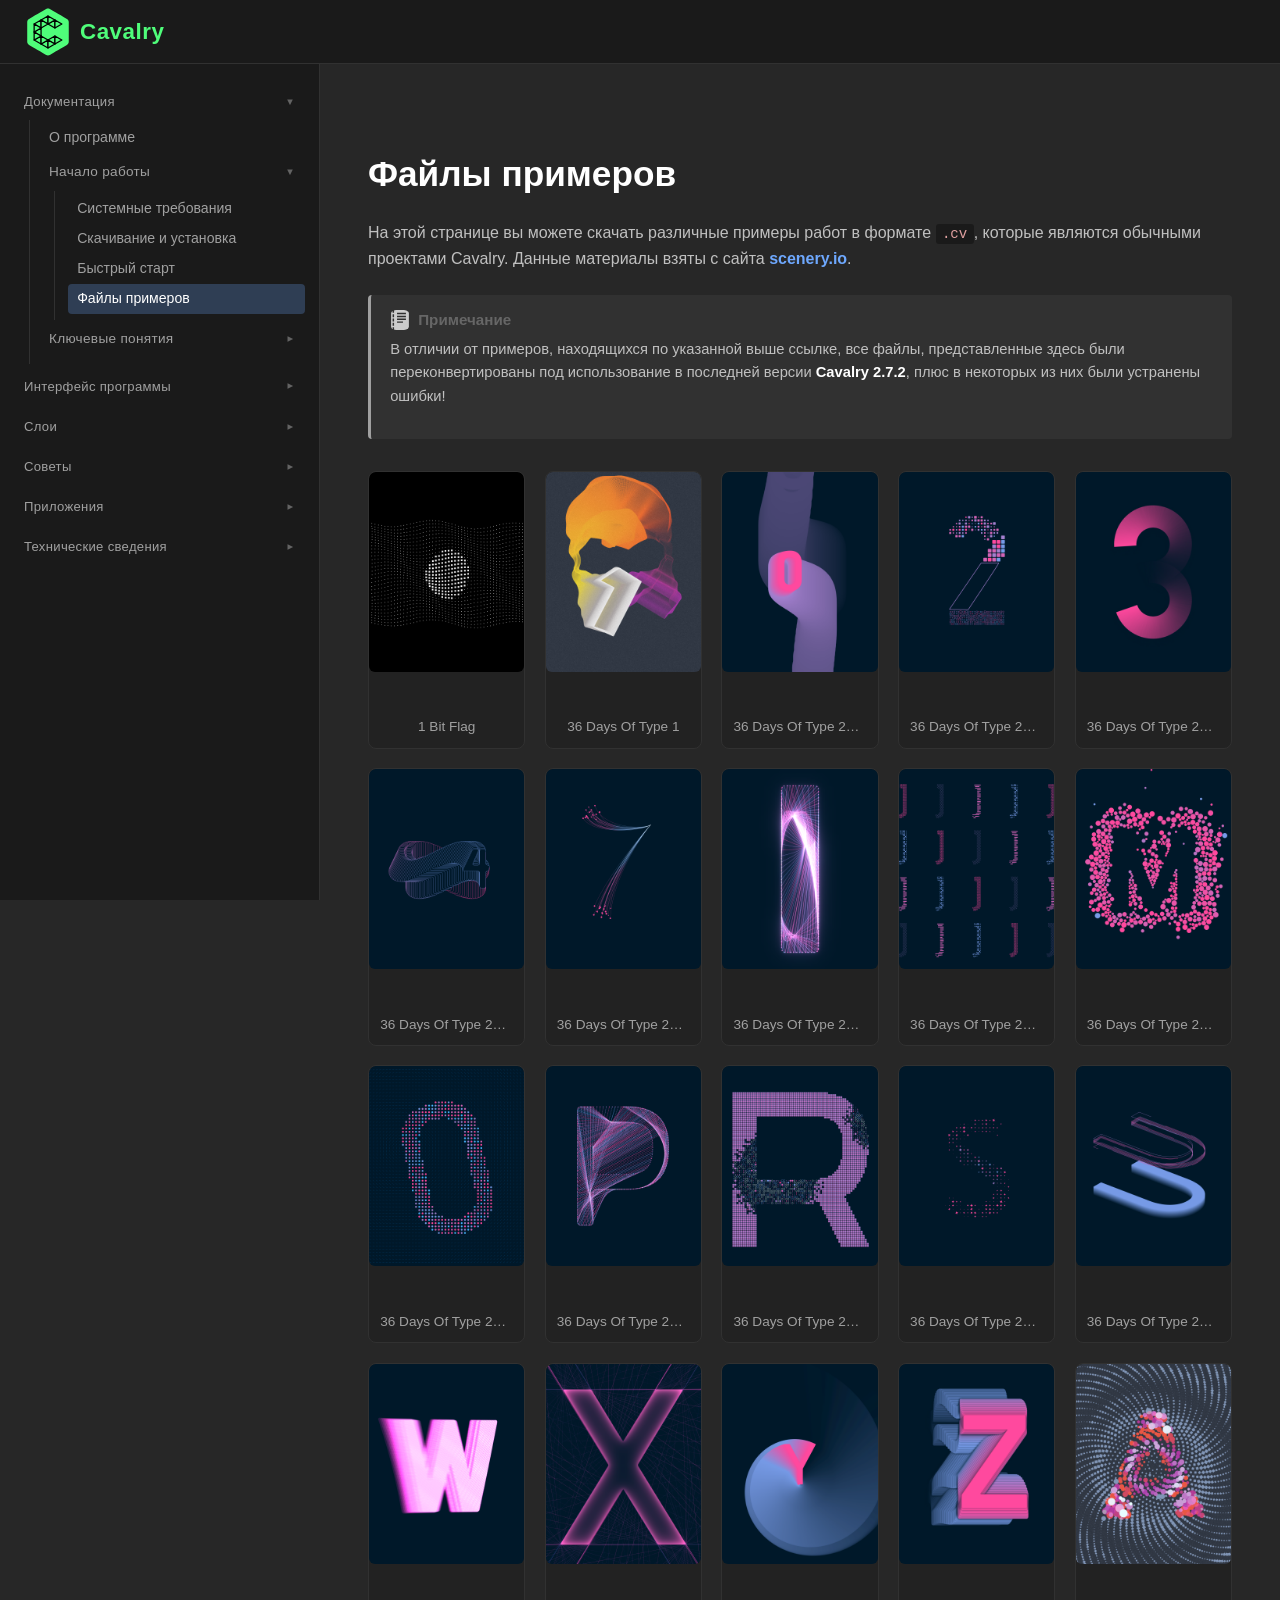
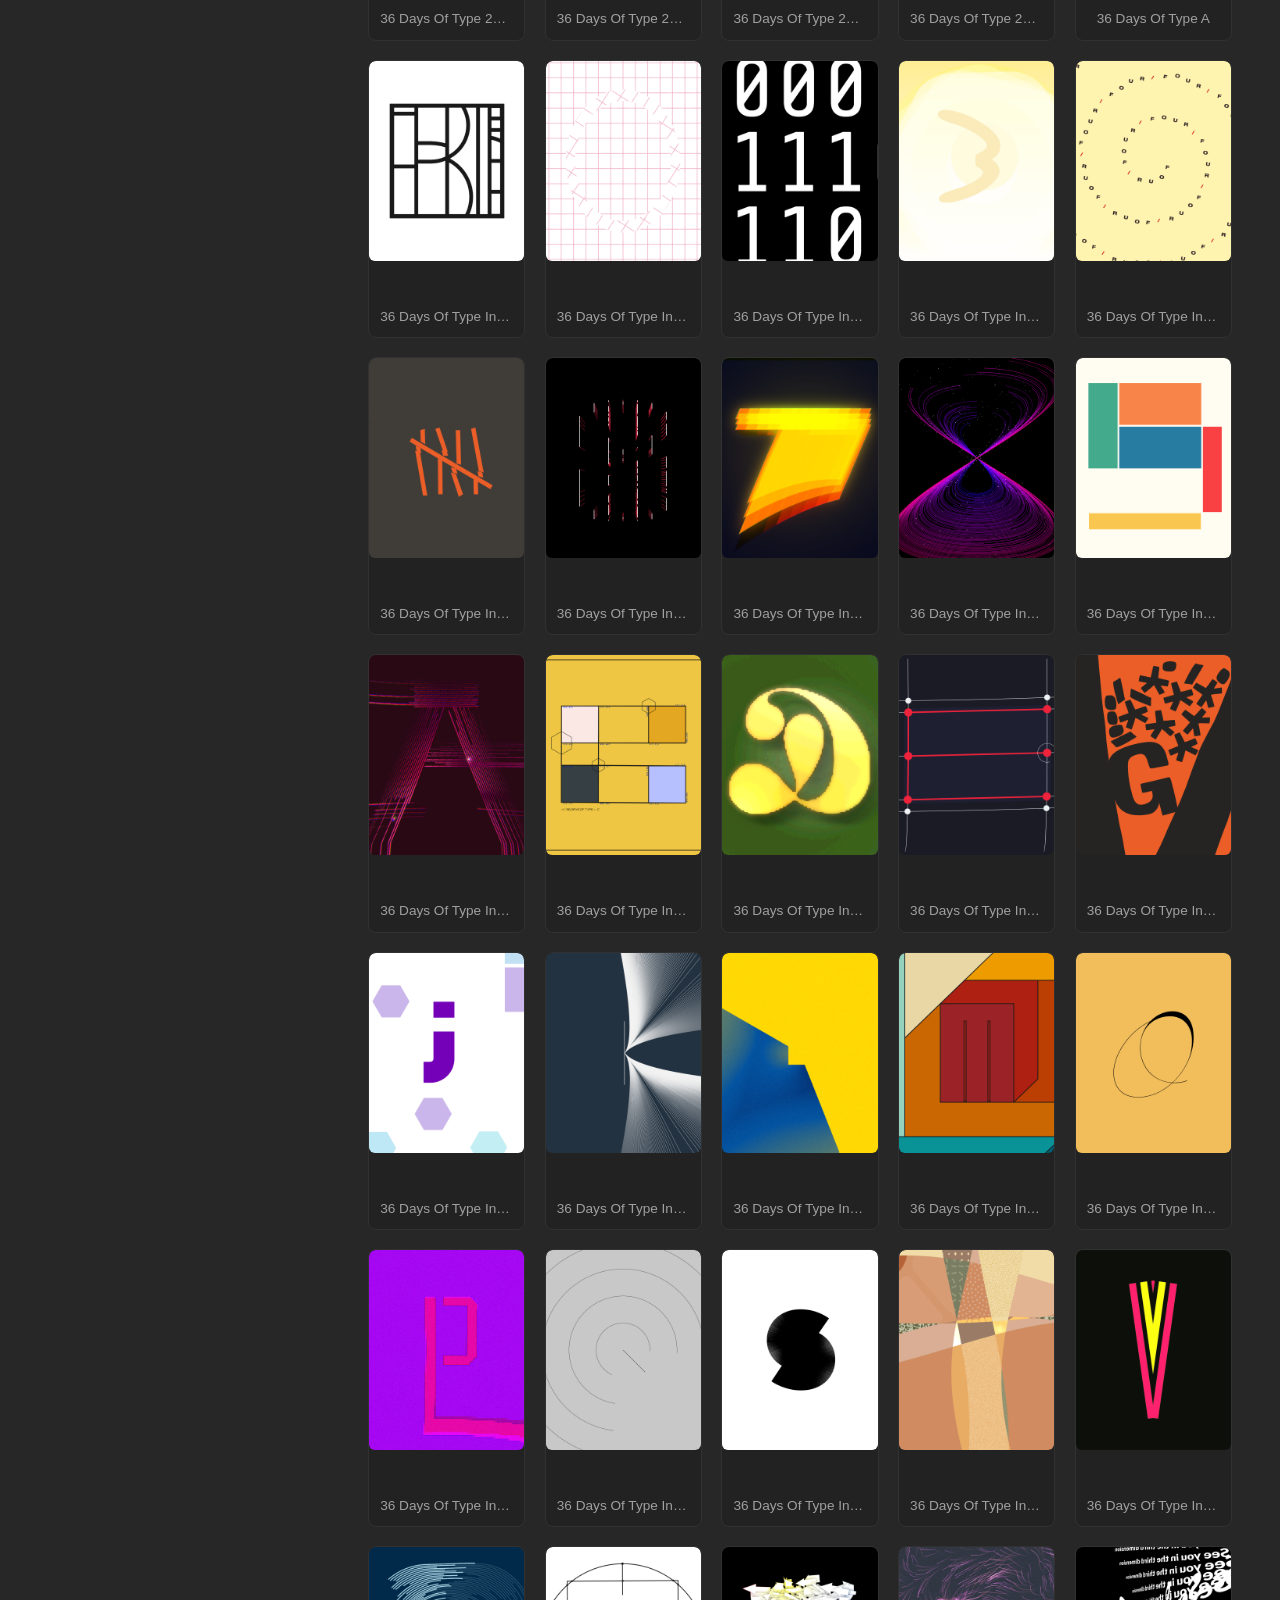
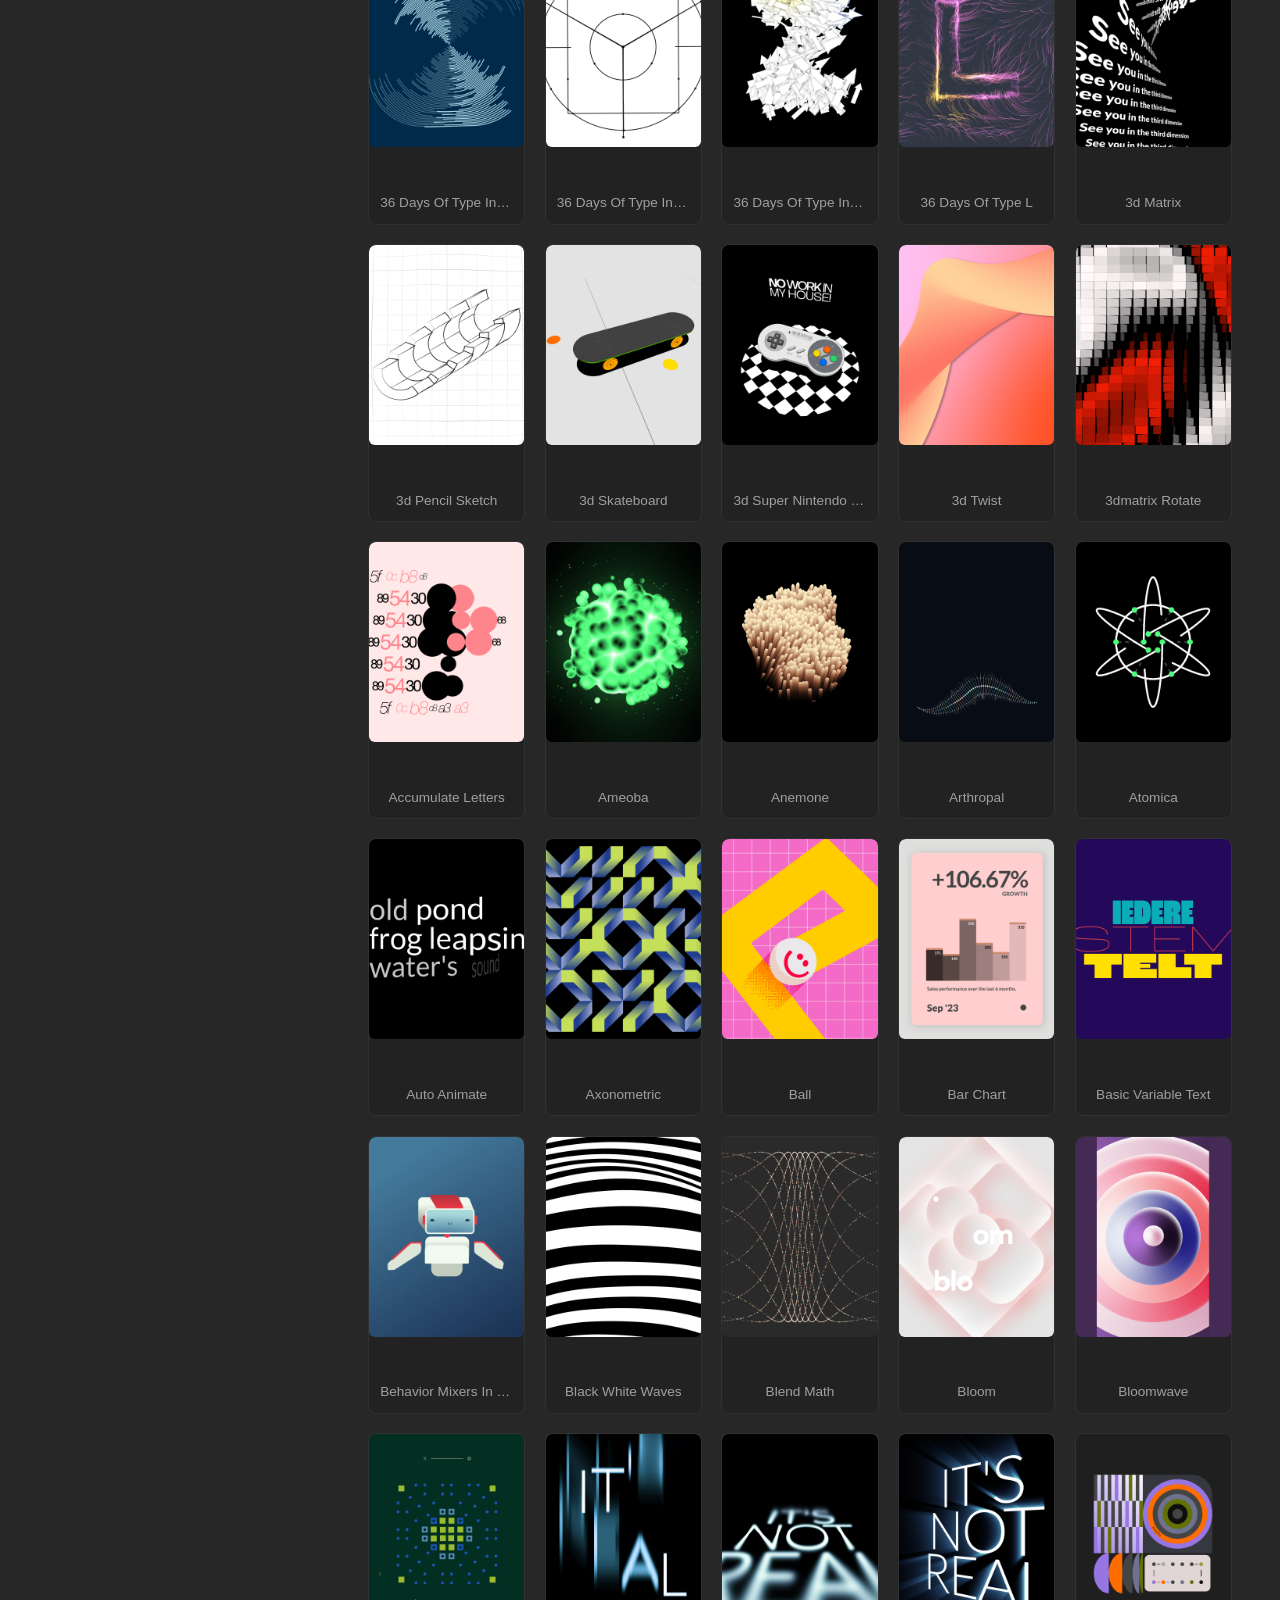
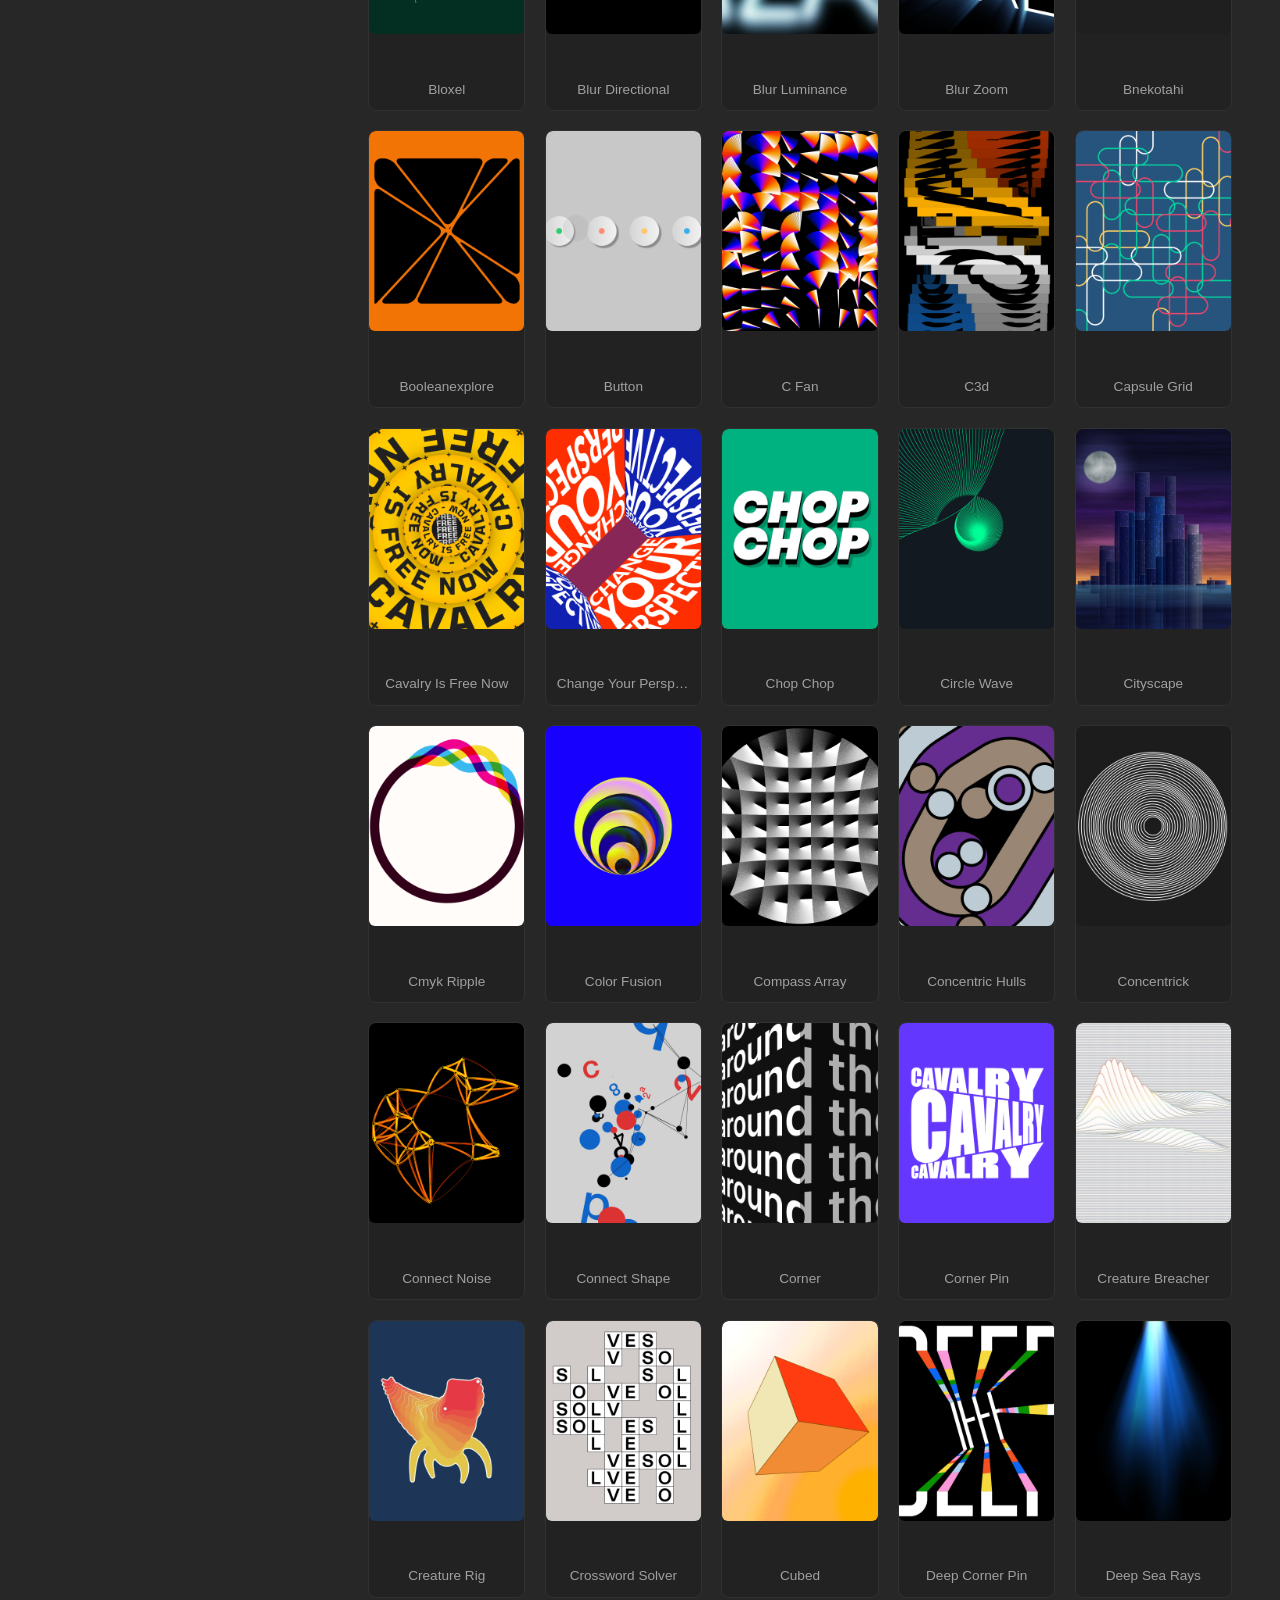
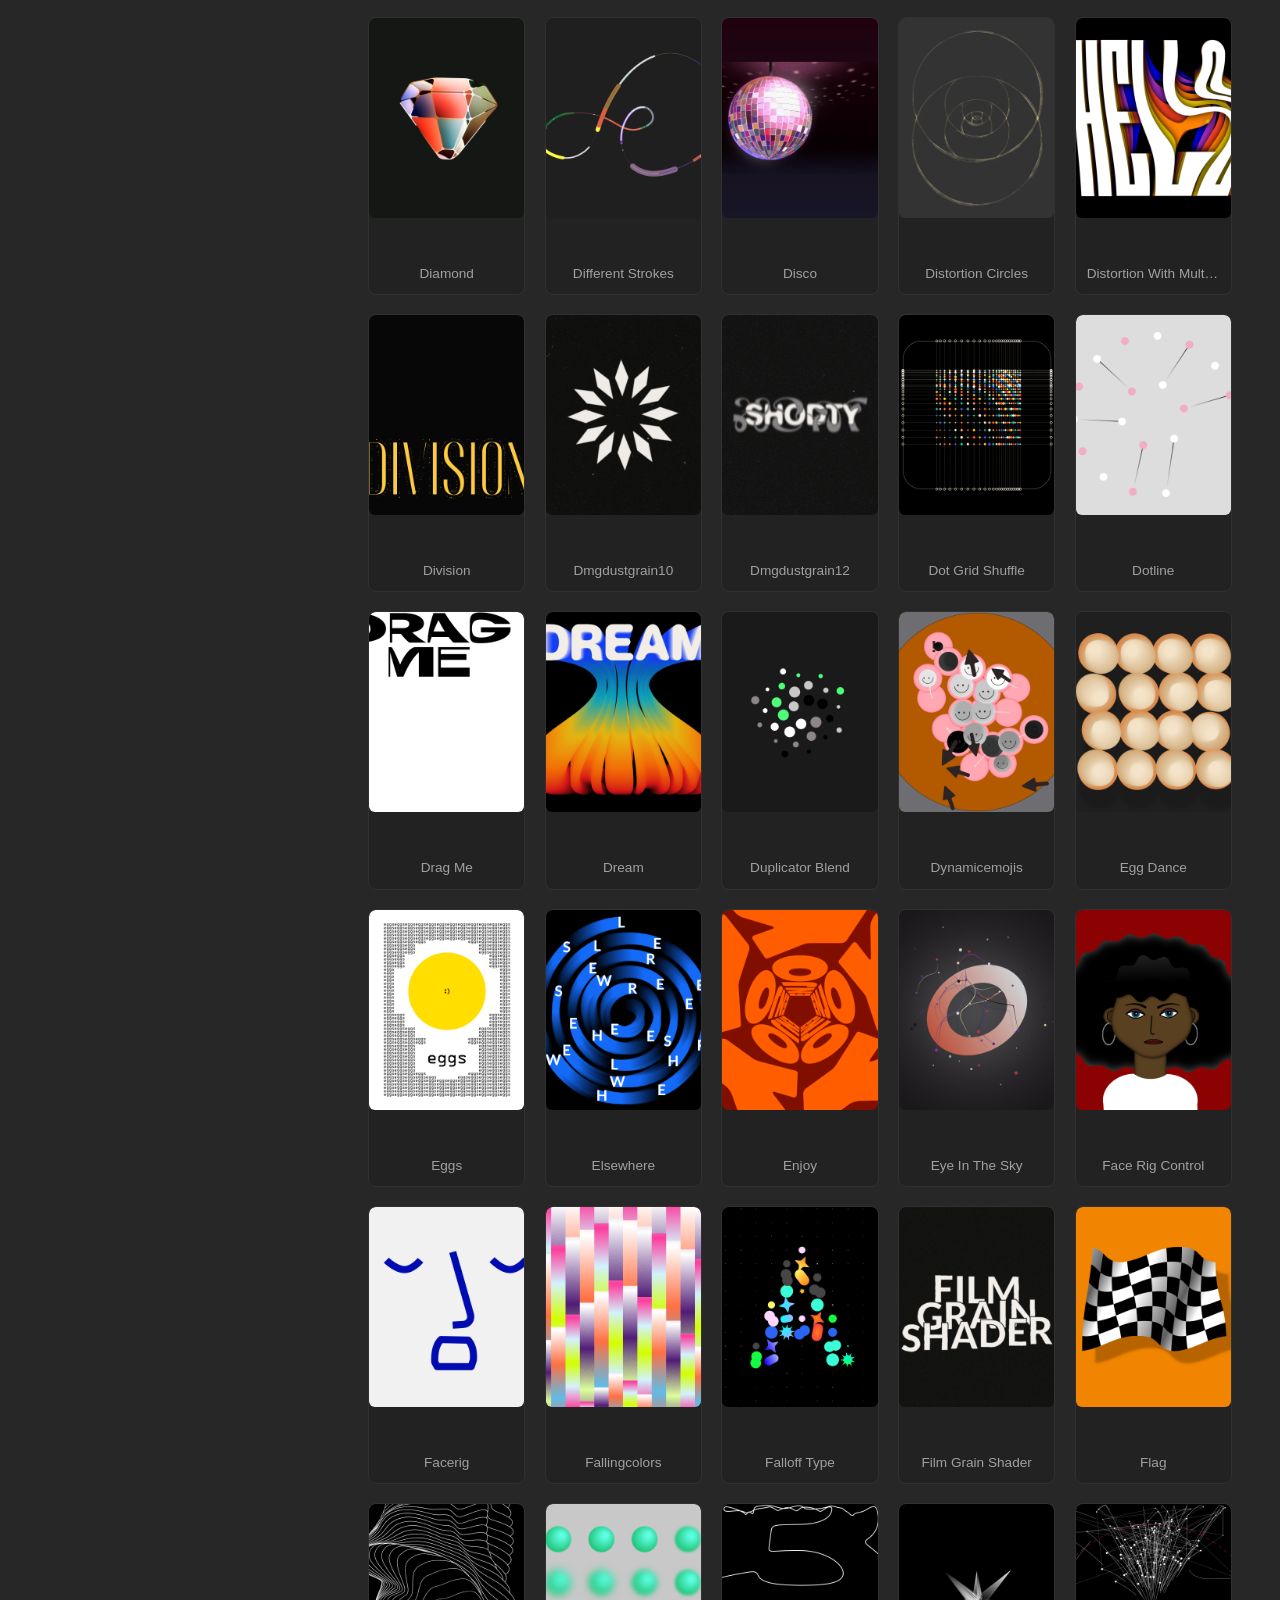
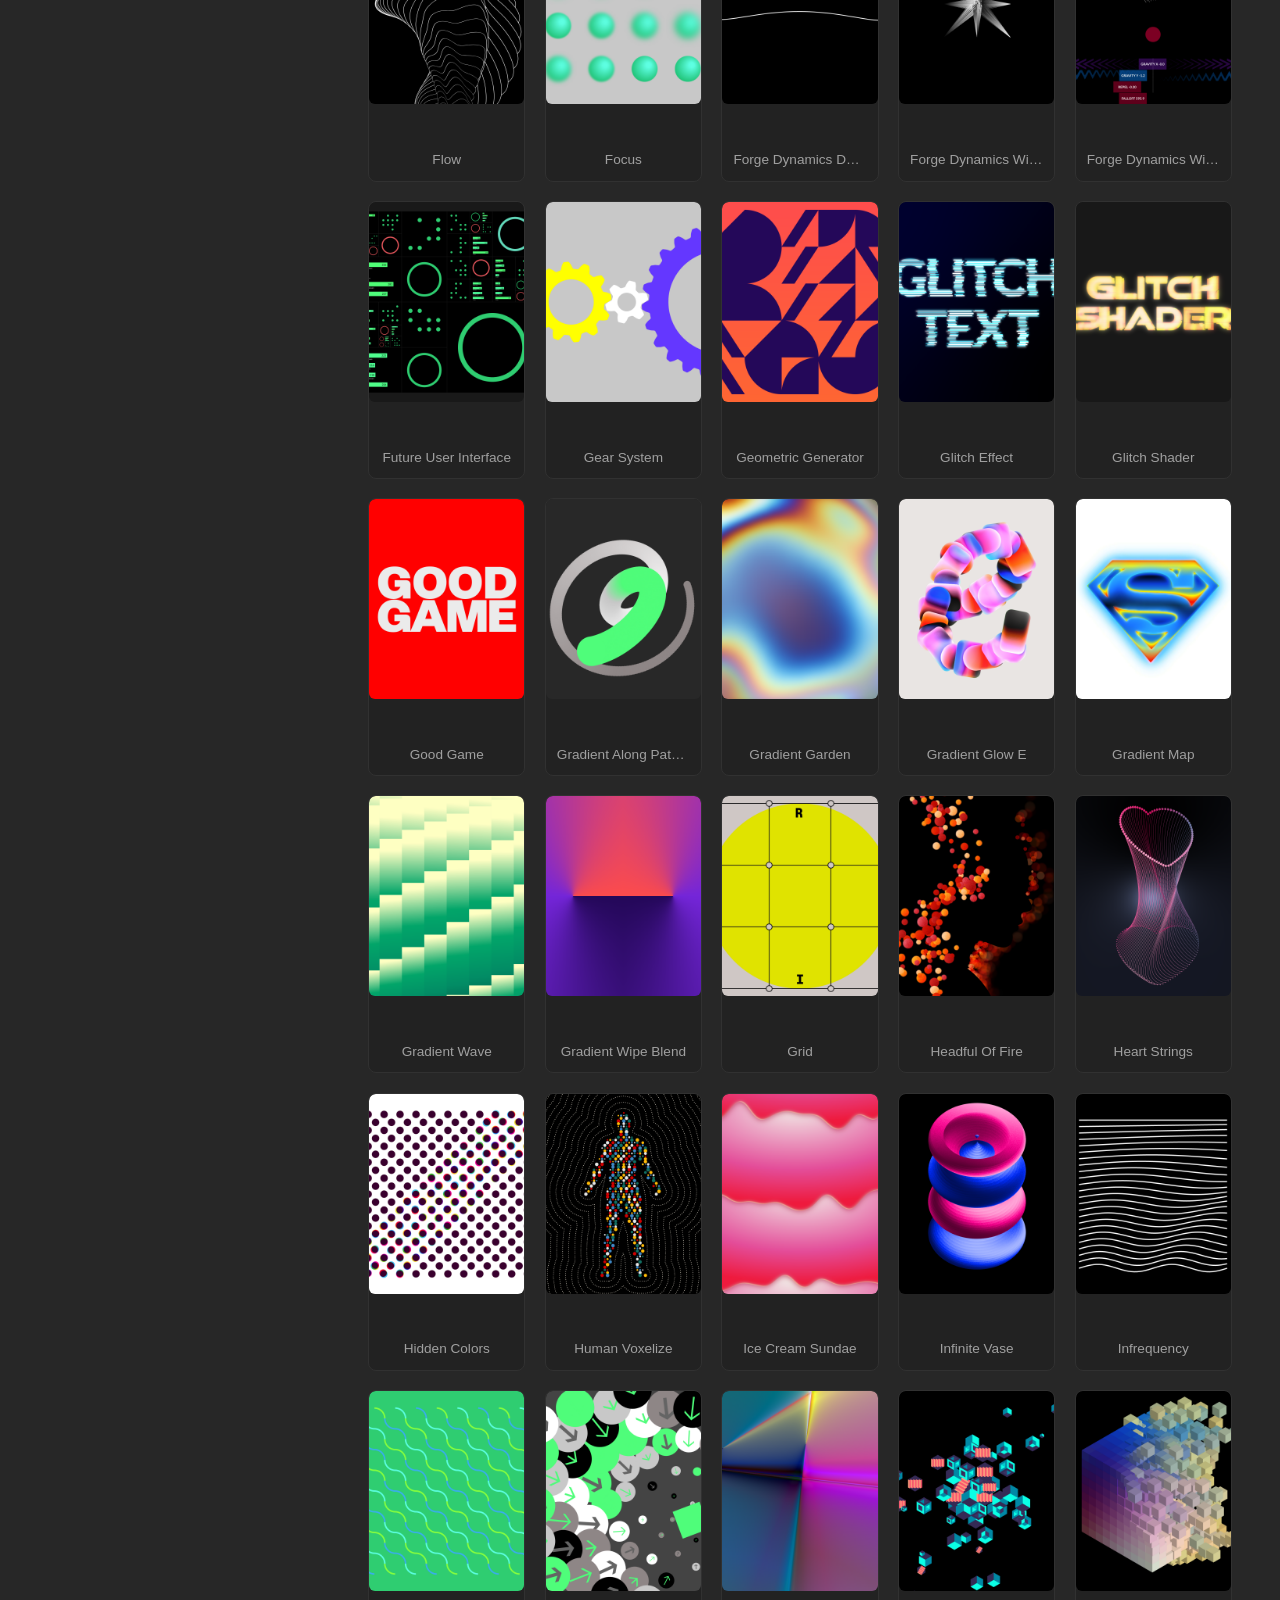
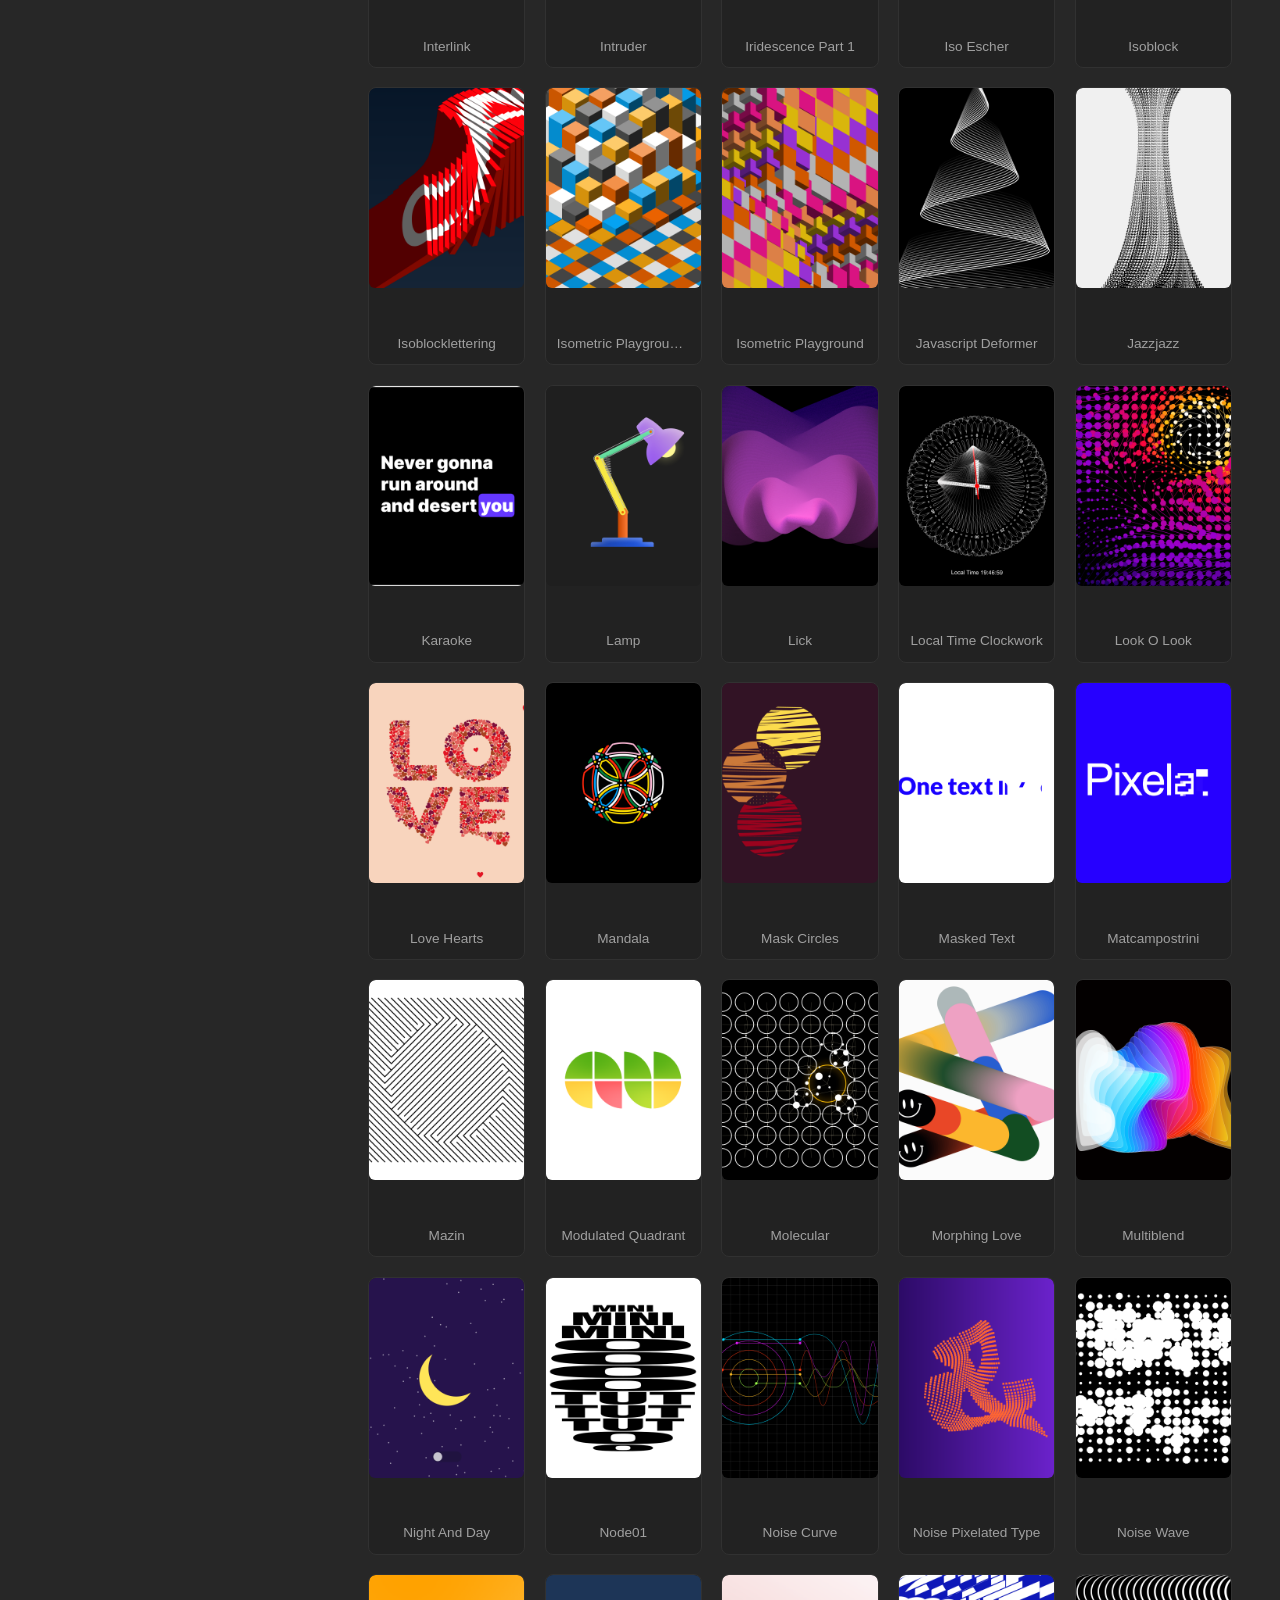
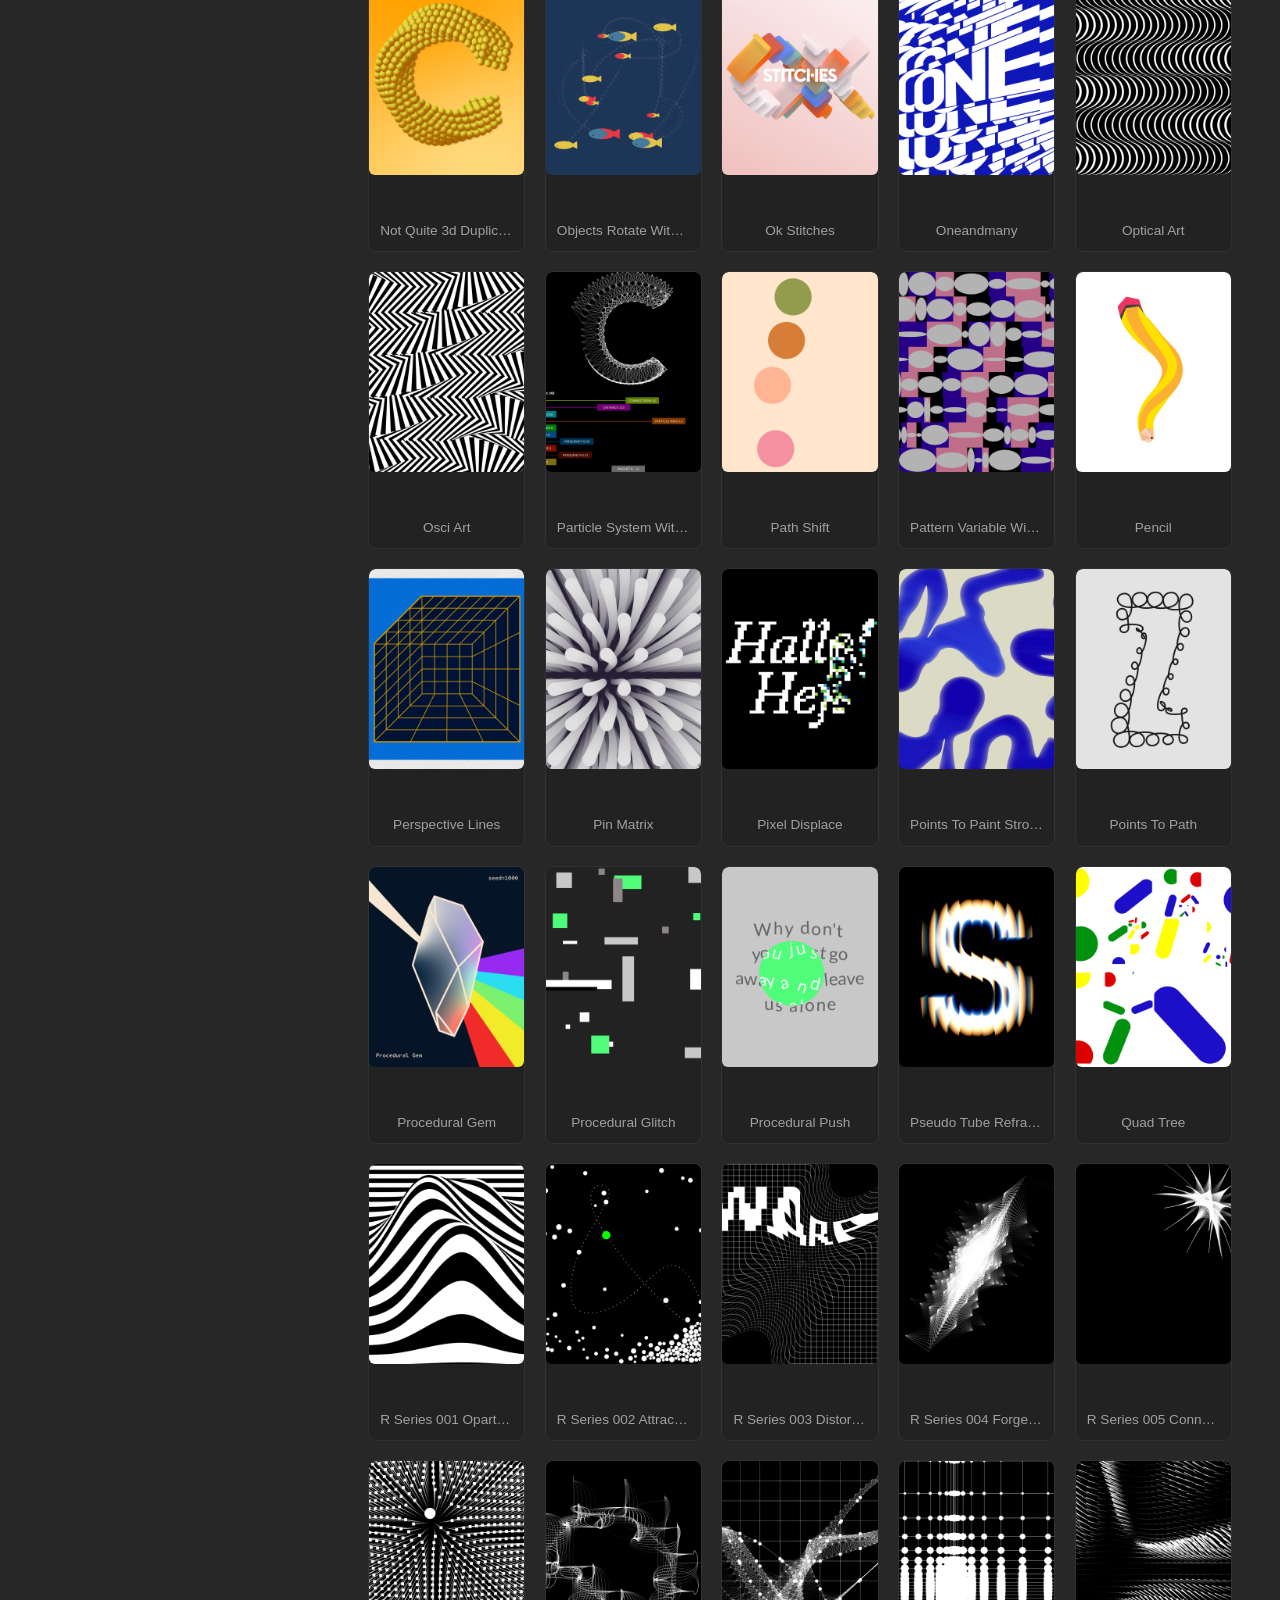
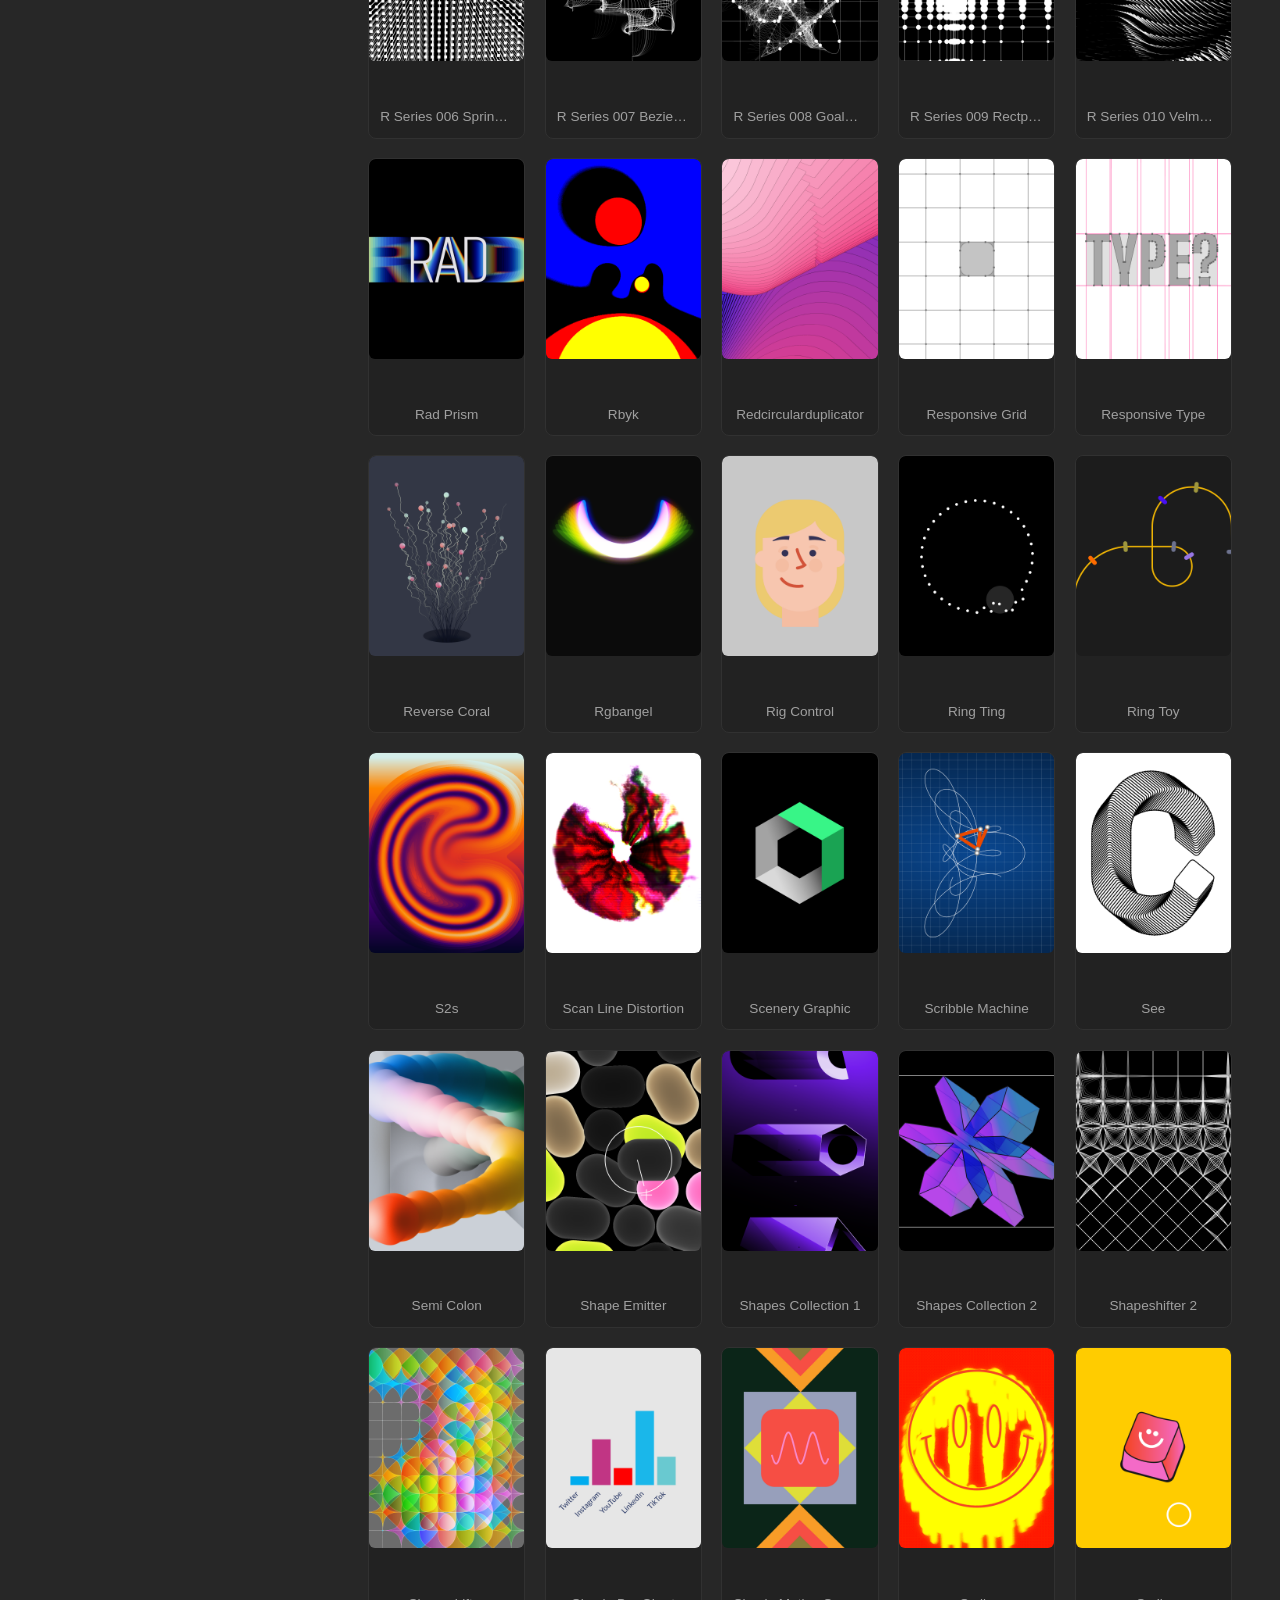
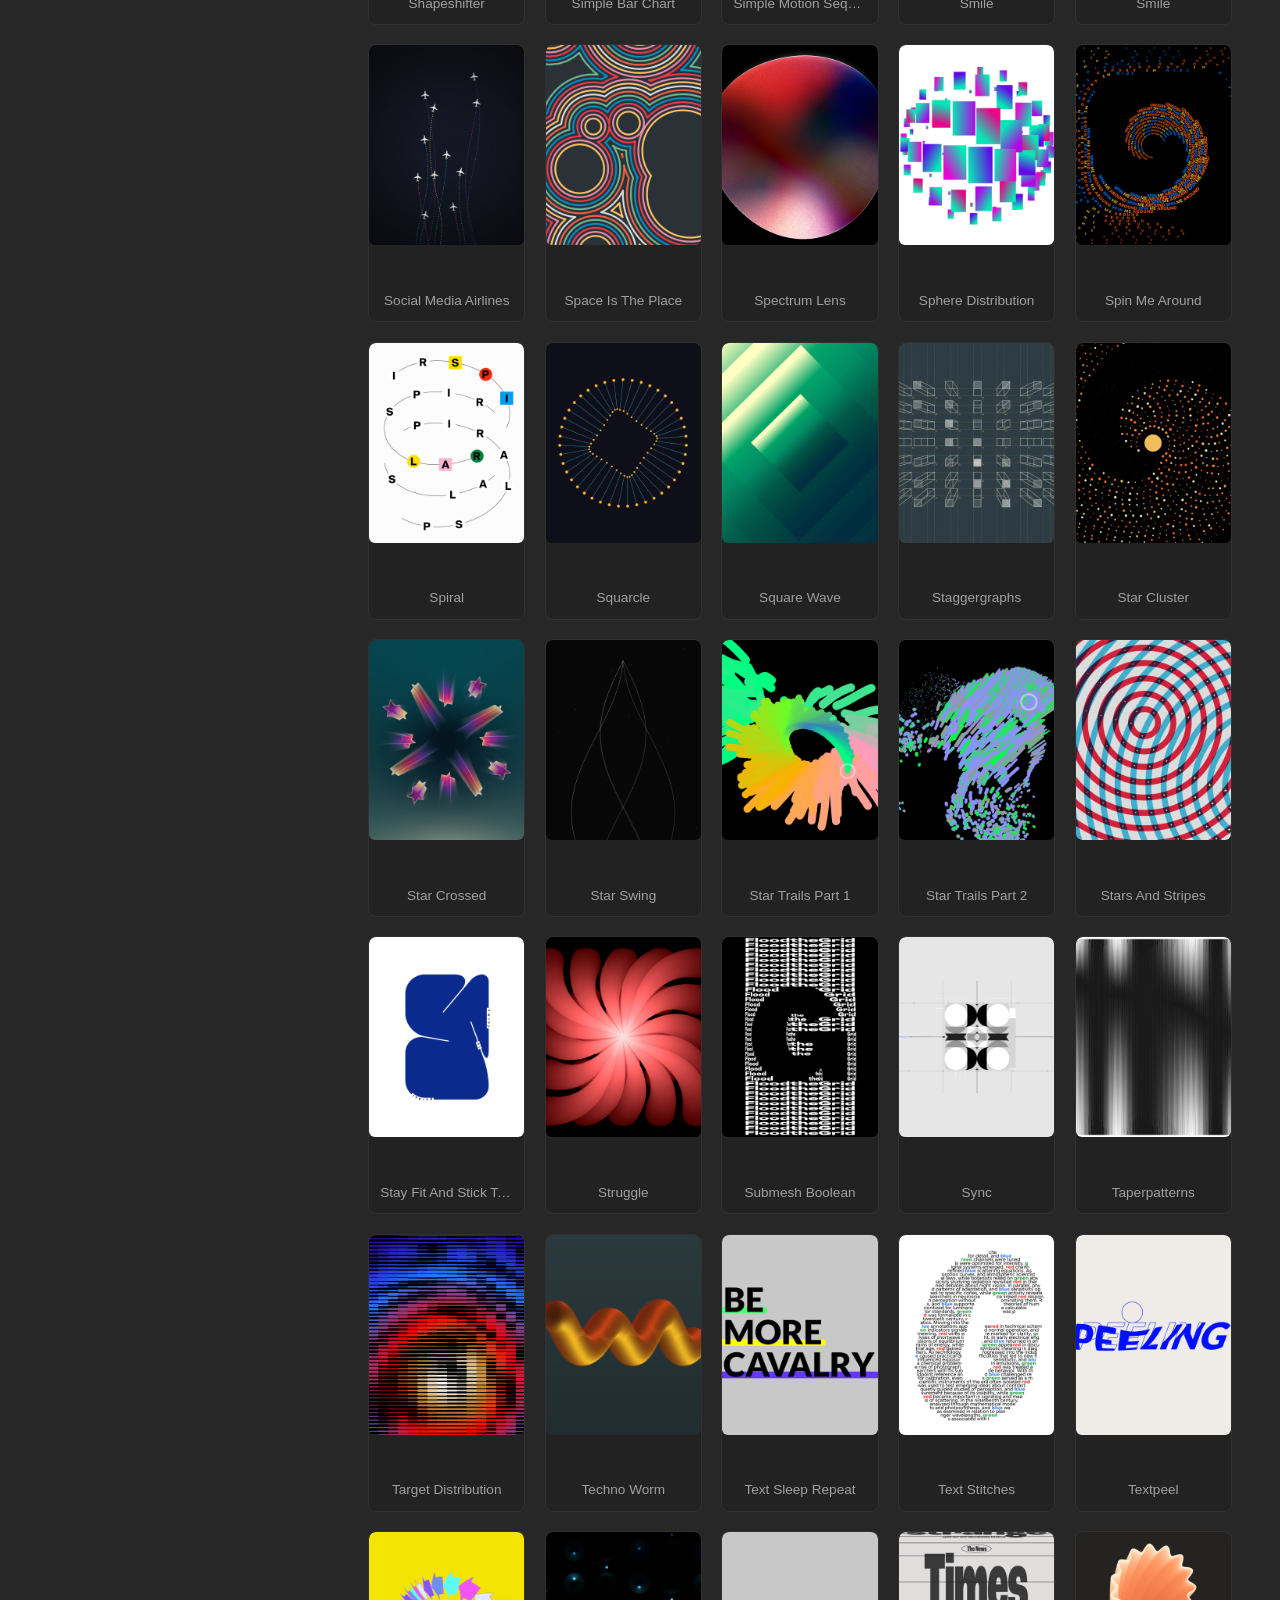
==== commit 5e11268e: "Страничное меню Добавлено страничное меню, скорректирована таблица стилей." ====
--- a/pages/example-files.html
+++ b/pages/example-files.html
@@ -15,11 +15,6 @@
 
 <main>
     <div class="content">
-        <div class="page-nav">
-            <a href="quick-start.html">◄ Быстрый старт</a>
-            <a href="layers.html">Ключевае понятия ►</a>
-        </div><br>
-
         <h1>Файлы примеров</h1>
 
         <p>
@@ -1486,7 +1481,7 @@
 
         <div class="page-nav">
             <a href="quick-start.html">◄ Быстрый старт</a>
-            <a href="layers.html">Ключевае понятия ►</a>
+            <a href="main-principle.html">Ключевае понятия ►</a>
         </div>
 
     </div>
--- a/style.css
+++ b/style.css
@@ -1,11 +1,15 @@
-/*------------------------- СБРОС И БАЗОВЫЕ СТИЛИ ----------------------------*/
+/*------------------------------------------------------------------------------  
+СБРОС И БАЗОВЫЕ СТИЛИ
+------------------------------------------------------------------------------*/
 * {
     margin: 0;
     padding: 0;
     box-sizing: border-box;
 }
 
-
+/*------------------------------------------------------------------------------  
+Глобальные цвета и размеры
+------------------------------------------------------------------------------*/
 :root {
     --bg: #272727;/*0d0d0d;*/
     --bg-header: #1a1a1a;
@@ -52,16 +56,21 @@
     --code-text: #e0a0a0;
     --pre-bg: #1a1a1a;
 
-    /* Ширина сайдбара — меняется здесь */
+    /*------------------------------------------------------------------------------  
+    Размеры шапки, боковой панели, панели страничного меню
+    ------------------------------------------------------------------------------*/
     --sidebar-width: 320px;
     --header-height: 64px;
+    --toc-height: 48px; 
 }
 
 html {
     scroll-behavior: auto;
 }
 
-/* Lenis рекомендует этот набор для корректной работы */
+/*------------------------------------------------------------------------------  
+Плавная прокрутка через Lenis
+------------------------------------------------------------------------------*/
 html.lenis,
 html.lenis body {
     height: auto;
@@ -83,7 +92,10 @@
     pointer-events: none;
 }
 
-/*----------------------------- БАЗОВАЯ РАЗМЕТКА -----------------------------*/
+
+/*------------------------------------------------------------------------------  
+Базовая разметка
+------------------------------------------------------------------------------*/
 body {
     font-family: -apple-system, BlinkMacSystemFont, "Segoe UI", Roboto,
                  "Helvetica Neue", Arial, sans-serif;
@@ -94,7 +106,9 @@
     margin: 0;
 }
 
-/*----------------------------- ШАПКА (ВО ВСЮ ШИРИНУ СВЕРХУ) -----------------*/
+/*------------------------------------------------------------------------------  
+Шапка (во всю ширину сверху)
+------------------------------------------------------------------------------*/
 header {
     position: fixed;
     top: 0;
@@ -110,7 +124,9 @@
     z-index: 200;
 }
 
-/*--------------- САЙДБАР ПРИЖАТ К ЛЕВОМУ КРАЮ, НА ВСЮ ВЫСОТУ ----------------*/
+/*------------------------------------------------------------------------------  
+Боковая панель (на всю высоту)
+------------------------------------------------------------------------------*/
 aside {
     position: fixed;
     top: var(--header-height);
@@ -144,74 +160,31 @@
     background: #3a3a3a;
 }
 
-
-/* Заголовок группы с кликабельной ссылкой внутри */
-.nav-group-title.has-link {
-    padding: 0;                 /* отступы переносим на ссылку */
-    gap: 0;
-}
-
-.nav-group-title.has-link .nav-group-link {
+/*------------------------------------------------------------------------------  
+Главный контент
+------------------------------------------------------------------------------*/
+main {
     flex: 1;
-    color: inherit;
-    text-decoration: none;
-    padding: 0.5rem 0.6rem;
-    border-radius: 4px 0 0 4px;
-    transition: color 0.15s, background-color 0.15s;
-    overflow: hidden;
-    text-overflow: ellipsis;
-    white-space: nowrap;
-}
-
-.nav-group-title.has-link .nav-group-link:hover {
-    color: #fff;
-    background-color: rgba(255, 255, 255, 0.04);
-    text-decoration: none;
-}
-
-/* Стрелка — отдельная зона клика */
-.nav-group-title.has-link .arrow {
-    padding: 0.5rem 0.7rem;
-    border-radius: 0 4px 4px 0;
-    cursor: pointer;
-    transition: background-color 0.15s;
-}
-
-.nav-group-title.has-link .arrow:hover {
-    background-color: rgba(110, 168, 254, 0.12);
-}
-
-/* Активная ссылка в заголовке группы */
-.nav-group-title.has-link .nav-group-link.active {
-    color: #fff;
-    background-color: rgba(110, 168, 254, 0.15);
-    font-weight: 500;
-}
-
-
-/*------------------- КОНТЕНТ СДВИНУТ ВПРАВО ОТ САЙДБАРА ---------------------*/
-main {
+    min-width: 0;
     margin-left: var(--sidebar-width);
-    margin-top: var(--header-height);
+    margin-top: calc(var(--header-height) + var(--toc-height, 0px)); 
     padding: 2.5rem 3rem 4rem;
     min-height: calc(100vh - var(--header-height));
+}
+
+main a {
+    color: var(--accent);
+    text-decoration: none;
+    font-weight: bold;
+}
+
+main a:hover {
+    text-decoration: underline;
 }
 
 .content {
     max-width: 1000px;
     margin: 0 auto;   
-}
-
-
-.logo {
-    display: flex;             
-    align-items: center;        
-    gap: 0.5rem;                
-    font-size: 1.4rem;
-    font-weight: 700;
-    color: #4FFD7A;
-    letter-spacing: 0.5px;
-    text-decoration: none;
 }
 
 .content img {
@@ -255,38 +228,40 @@
     line-height: 1.4;
 }
 
+.content ul,
+ul.content-list {
+    list-style: disc;              
+    margin: 1rem 0;
+    padding-left: 1.5rem;
+    color: var(--text-muted);
+}
+
+ul.content-list > li::before {
+    content: none;
+    display: none;
+}
+
+.content ul li,
+ul.content-list li {
+    margin-bottom: 0.4rem;
+    padding-left: 0.2rem;
+}
+
+.logo {
+    display: flex;             
+    align-items: center;        
+    gap: 0.5rem;                
+    font-size: 1.4rem;
+    font-weight: 700;
+    color: #4FFD7A;
+    letter-spacing: 0.5px;
+    text-decoration: none;
+}
+
 .header-right {
     display: flex;
     align-items: center;
     gap: 1.5rem;
-}
-
-.search-box {
-    background-color: var(--bg);
-    border: 1px solid var(--border);
-    border-radius: 6px;
-    padding: 0.4rem 0.8rem;
-    color: var(--text);
-    font-size: 0.9rem;
-    width: 200px;
-    outline: none;
-    transition: border-color 0.2s;
-}
-
-.search-box:focus {
-    border-color: var(--accent);
-}
-
-nav.top-nav a {
-    color: var(--text-muted);
-    text-decoration: none;
-    margin-left: 1.5rem;
-    font-size: 0.95rem;
-    transition: color 0.2s;
-}
-
-nav.top-nav a:hover {
-    color: #fff;
 }
 
 .burger {
@@ -298,25 +273,14 @@
     cursor: pointer;
 }
 
-/* ===== Основной контейнер ===== */
-.container {
-    display: flex;
-    max-width: 1300px;
-    margin: 0 auto;
-    padding: 2rem;
-    gap: 3rem;
-    width: 100%;
-    flex: 1;
-}
-
-
-
-/* ===== Группа ===== */
+
+/*------------------------------------------------------------------------------  
+Боковая панель
+------------------------------------------------------------------------------*/
 .nav-group {
     margin-bottom: 0.2rem;
 }
 
-/* ===== Заголовок группы (НЕ кнопка, просто текст со стрелкой) ===== */
 .nav-group-title {
     display: flex;
     align-items: center;
@@ -330,7 +294,7 @@
     color: var(--text-muted);
     font-family: inherit;
     font-size: 0.82rem;
-    font-weight: 600;
+    font-weight: 500;
     letter-spacing: 0.3px;
     text-transform: none;
     cursor: pointer;
@@ -349,7 +313,6 @@
     color: #fff;
 }
 
-/* Стрелка */
 .nav-group-title .arrow {
     font-size: 0.6rem;
     opacity: 0.55;
@@ -362,9 +325,8 @@
     transform: rotate(-90deg);
 }
 
-/* ===== Содержимое группы ===== */
 .nav-group-content {
-    max-height: 2000px;
+    max-height: 10000px;
     overflow: hidden;
     transition: max-height 0.3s ease, opacity 0.2s ease;
     opacity: 1;
@@ -405,11 +367,10 @@
 
 .nav-group-content a.active {
     color: #fff;
-    background-color: rgba(110, 168, 254, 0.15);
+    background-color: rgba(110, 168, 254, 0.25);
     font-weight: 500;
 }
 
-/* ===== Вложенные группы (2+ уровень) ===== */
 .nav-group-content .nav-group {
     margin: 0;
 }
@@ -417,7 +378,7 @@
 .nav-group-content .nav-group-title {
     padding-left: 0.6rem;
     font-size: 0.85rem;
-    font-weight: 500;
+    font-weight: 100;
     color: var(--text-muted);
 }
 
@@ -431,7 +392,6 @@
     border-left: 1px solid var(--border);
 }
 
-/* Активный заголовок группы (если это ссылка) */
 a.nav-group-title.active {
     color: #fff;
     background-color: rgba(110, 168, 254, 0.15);
@@ -446,97 +406,159 @@
     text-decoration: none;
 }
 
-/* Отступы по уровням — визуальная иерархия */
 .nav-group-content { padding-left: 0.3rem; }
 
-/* ===== Контент ===== */
-main {
-    flex: 1;
-    min-width: 0;
-}
-
-h1 {
-    font-size: 2.2rem;
+
+/*------------------------------------------------------------------------------  
+Страничное меню
+------------------------------------------------------------------------------*/
+.page-toc {
+    position: fixed;
+    top: var(--header-height);
+    left: var(--sidebar-width);
+    right: 0;
+    z-index: 90;
+
+    height: var(--toc-height, 48px);
+
+    background-color: var(--bg-card);
+    border-bottom: 1px solid var(--border);
+    padding: 0 1.5rem;
+
+    display: flex;
+    align-items: center;
+    gap: 0.6rem;
+
+    font-size: 0.82rem;
+
+    overflow-x: auto;
+    overflow-y: hidden;
+    white-space: nowrap;
+
+    scrollbar-width: thin;
+    scrollbar-color: var(--border) transparent;
+}
+
+.page-toc::-webkit-scrollbar {
+    height: 4px;
+}
+
+.page-toc::-webkit-scrollbar-track {
+    background: transparent;
+}
+
+.page-toc::-webkit-scrollbar-thumb {
+    background: var(--border);
+    border-radius: 2px;
+}
+
+.page-toc::-webkit-scrollbar-thumb:hover {
+    background: var(--text-dim);
+}
+
+.page-toc-title {
+    font-size: 0.7rem;
     font-weight: 700;
-    color: #fff;
-    margin-bottom: 1.5rem;
-    line-height: 1.25;
-}
-
-h2 {
-    font-size: 1.4rem;
+    text-transform: uppercase;
+    letter-spacing: 0.8px;
+    color: var(--text-dim);
+    margin-right: 0.4rem;
+    flex-shrink: 0;               
+    white-space: nowrap;
+}
+
+.page-toc ul {
+    list-style: none;
+    margin: 0;
+    padding: 0;
+    display: flex;
+    flex-wrap: nowrap;            
+    align-items: center;
+    gap: 0.4rem;
+    flex-shrink: 0;               
+}
+
+.page-toc li {
+    margin: 0;
+    padding: 0;
+    flex-shrink: 0;               
+}
+
+.page-toc a {
+    display: inline-block;
+    color: var(--text-muted);
+    text-decoration: none;
+    padding: 0.25rem 0.7rem;
+    border: 1px solid var(--border);
+    border-radius: 999px;
+    background-color: transparent;
+    line-height: 1.3;
+    font-size: 0.78rem;
+    white-space: nowrap;          
+    flex-shrink: 0;               
+    transition: color 0.15s, border-color 0.15s, background-color 0.15s;
+}
+
+.page-toc a:hover {
+    color: var(--accent);
+    border-color: var(--accent);
+    background-color: rgba(37, 99, 235, 0.08);
+    text-decoration: none;
+}
+
+.page-toc a.active {
+    color: #fff;
+    background-color: var(--accent);
+    border-color: var(--accent);
     font-weight: 600;
-    color: #fff;
-    margin-top: 2.5rem;
-    margin-bottom: 1rem;
-    padding-bottom: 0.5rem;
+}
+
+.page-toc .toc-level-2 { font-weight: 600; }
+.page-toc .toc-level-3 { font-size: 0.76rem; opacity: 0.95; }
+.page-toc .toc-level-4 { font-size: 0.74rem; opacity: 0.9; }
+.page-toc .toc-level-5 { font-size: 0.72rem; opacity: 0.85; }
+.page-toc .toc-level-6 { font-size: 0.7rem; opacity: 0.8; }
+
+h1[id], h2[id], h3[id], h4[id], h5[id], h6[id] {
+    scroll-margin-top: calc(var(--header-height) + var(--toc-height, 0px) + 20px);
+}
+
+
+/*------------------------------------------------------------------------------  
+Навигация между страницами
+------------------------------------------------------------------------------*/
+.page-nav {
+    display: flex;
+    justify-content: space-between;
+    margin-top: 1rem;
+    padding-top: 1.5rem;
+    padding-bottom: 1.5rem;
+    border-top: 1px solid var(--border);
     border-bottom: 1px solid var(--border);
-}
-
-h3 {
-    font-size: 1.1rem;
-    font-weight: 600;
-    color: #fff;
-    margin-top: 1.8rem;
-    margin-bottom: 0.8rem;
-}
-
-p {
-    margin-bottom: 1rem;
-    color: #c0c0c0;
-}
-
-main a {
+    gap: 1rem;
+}
+
+.page-nav a {
     color: var(--accent);
     text-decoration: none;
-    font-weight: bold;
-}
-
-main a:hover {
-    text-decoration: underline;
-}
-
-ul.notes,
-ul.content-list {
-    list-style: none;
-    margin: 1.5rem 0;
-}
-
-ul.content-list li {
-    margin-bottom: 0.6rem;
-    padding-left: 1.2rem;
-    position: relative;
-    color: #c0c0c0;
-}
-
-ul.content-list li::before {
-    content: "•";
-    position: absolute;
-    left: 0;
-    color: var(--accent);
-}
-
-ul.notes li {
-    margin-bottom: 0.6rem;
-}
-
-ul.notes a {
-    color: var(--accent);
-    text-decoration: none;
     font-size: 0.95rem;
-}
-
-ul.notes a:hover {
-    text-decoration: underline;
-}
-
-ul.notes a::after {
-    content: " →";
-    opacity: 0.6;
-}
-
-
-/* ===== Сетка примеров ===== */
+    padding: 0.6rem 1rem;
+    border: 1px solid var(--border);
+    border-radius: 6px;
+    transition: all 0.2s;
+    background-color: var(--bg-card);
+}
+
+.page-nav a:hover {
+    border-color: var(--accent);
+    background-color: rgba(110, 168, 254, 0.08);
+    text-decoration: none;
+}
+
+
+/*------------------------------------------------------------------------------  
+Сетка примеров
+------------------------------------------------------------------------------*/
 .example-grid {
     display: grid;
     grid-template-columns: repeat(5, 1fr);
@@ -558,7 +580,7 @@
 .example-item:hover {
     transform: translateY(-3px);
     border-color: var(--accent);
-    box-shadow: 0 6px 20px rgba(0, 0, 0, 0.08);
+    box-shadow: 0 6px 20px rgba(0, 0, 0, 0.8);
     text-decoration: none;
 }
 
@@ -587,26 +609,73 @@
     color: var(--accent);
 }
 
-/* Планшет — 3 в ряд */
-@media (max-width: 1100px) {
-    .example-grid {
-        grid-template-columns: repeat(3, 1fr);
-    }
-}
-
-/* Мобильный — 2 в ряд */
-@media (max-width: 700px) {
-    .example-grid {
-        grid-template-columns: repeat(2, 1fr);
-    }
-
-    .example-item img {
-        height: 160px;
-    }
-}
-
-
-/* ===== Инфо-блоки ===== */
+.example-item {
+    position: relative;         
+    overflow: hidden;
+}
+
+.example-item {
+    position: relative;
+    overflow: hidden;
+}
+
+.example-item::before {
+    content: "";
+    position: absolute;
+    top: 0;
+    left: 0;
+    right: 0;
+    height: 200px;                      
+    background-color: rgba(0, 0, 0, 0.85);
+    opacity: 0;
+    transition: opacity 0.25s ease;
+    pointer-events: none;
+    z-index: 2;
+}
+
+.example-item::after {
+    content: "";
+    position: absolute;
+    top: 100px;                         
+    left: 50%;
+    width: 48px;
+    height: 48px;
+    transform: translate(-50%, -50%) scale(0.6);
+    background-image: url("imgs/download.svg");
+    background-repeat: no-repeat;
+    background-position: center;
+    background-size: contain;
+    opacity: 0;
+    transition: opacity 0.25s ease, transform 0.45s cubic-bezier(0.38, -0.55, 0.27, 1.65); 
+    
+    pointer-events: none;
+    z-index: 3;                         
+}
+
+.example-item:hover::before {
+    opacity: 1;
+}
+
+.example-item:hover::after {
+    opacity: 1;
+    transform: translate(-50%, -50%) scale(1);
+}
+
+@media (hover: none) {
+    .example-item:active::before {
+        opacity: 1;
+    }
+
+    .example-item:active::after {
+        opacity: 1;
+        transform: translate(-50%, -50%) scale(1);
+    }
+}
+
+
+/*------------------------------------------------------------------------------  
+Инфо-блоки
+------------------------------------------------------------------------------*/
 .info-box,
 .warn-box,
 .note-box,
@@ -654,7 +723,7 @@
 .note-box .boxtitle { color: var(--text-dim); }
 .tip-box  .boxtitle { color: var(--success); }
 
-/* ===== Заголовок инфо-блока ===== */
+/* Заголовок инфо-блока */
 .boxtitle {
     display: flex;
     align-items: center;      
@@ -681,7 +750,7 @@
     color: inherit;
 }
 
-/* ===== Списки внутри инфо-блоков ===== */
+/* Списки внутри инфо-блоков */
 .info-box ul,
 .warn-box ul,
 .note-box ul,
@@ -691,7 +760,7 @@
 .note-box ol,
 .tip-box  ol {
     margin: 0.6rem 0 0.2rem 0;
-    padding-left: 1.4rem;      /* 👈 отступ слева для маркеров/номеров */
+    padding-left: 1.4rem;      
     color: inherit;
 }
 
@@ -725,7 +794,42 @@
 .tip-box  ol li::marker { color: var(--success); font-weight: 600; }
 
 
-/* ===== Таблицы ===== */
+
+/*------------------------------------------------------------------------------  
+ТЕГИ
+------------------------------------------------------------------------------*/
+h1 {
+    font-size: 2.2rem;
+    font-weight: 700;
+    color: #fff;
+    margin-bottom: 1.5rem;
+    line-height: 1.25;
+}
+
+h2 {
+    font-size: 1.4rem;
+    font-weight: 600;
+    color: #fff;
+    margin-top: 2.5rem;
+    margin-bottom: 1rem;
+    padding-bottom: 0.5rem;
+    border-bottom: 1px solid var(--border);
+}
+
+h3 {
+    font-size: 1.1rem;
+    font-weight: 600;
+    color: #fff;
+    margin-top: 1.8rem;
+    margin-bottom: 0.8rem;
+}
+
+p {
+    margin-bottom: 1rem;
+    color: #c0c0c0;
+}
+
+/* Таблицы */
 table {
     width: 100%;
     border-collapse: collapse;
@@ -776,36 +880,10 @@
     color: #e8e8e8;
 }
 
-/* ===== Навигация между страницами ===== */
-.page-nav {
-    display: flex;
-    justify-content: space-between;
-    margin-top: 1rem;
-    padding-top: 1.5rem;
-    padding-bottom: 1.5rem;
-    border-top: 1px solid var(--border);
-    border-bottom: 1px solid var(--border);
-    gap: 1rem;
-}
-
-.page-nav a {
-    color: var(--accent);
-    text-decoration: none;
-    font-size: 0.95rem;
-    padding: 0.6rem 1rem;
-    border: 1px solid var(--border);
-    border-radius: 6px;
-    transition: all 0.2s;
-    background-color: var(--bg-card);
-}
-
-.page-nav a:hover {
-    border-color: var(--accent);
-    background-color: rgba(110, 168, 254, 0.08);
-    text-decoration: none;
-}
-
-/* ===== Подвал ===== */
+
+/*------------------------------------------------------------------------------  
+Подвал
+------------------------------------------------------------------------------*/
 footer {
     margin-left: var(--sidebar-width);
     text-align: center;
@@ -815,7 +893,16 @@
     border-top: 1px solid var(--border);
 }
 
-/* ===== Мобильная адаптация ===== */
+
+/*------------------------------------------------------------------------------  
+Мобильная адаптация
+------------------------------------------------------------------------------*/
+@media (max-width: 1100px) {
+    .example-grid {
+        grid-template-columns: repeat(3, 1fr);
+    }
+}
+
 @media (max-width: 900px) {
 
     /* Сайдбар уезжает влево */
@@ -861,21 +948,33 @@
         cursor: pointer;
         padding: 0.3rem 0.6rem;
     }
-
-    /* Прячем верхнюю навигацию */
-    nav.top-nav {
-        display: none;
-    }
-
-    /* Search box на мобиле — прячем или сужаем */
-    .search-box {
-        width: 140px;
-    }
-}
-
-/* На десктопе бургер скрыт */
-@media (min-width: 901px) {
-    .burger {
-        display: none;
-    }
-}+    
+    .page-toc {
+        left: 0;                    
+        right: 0;
+        padding: 0.5rem 1rem;       
+        font-size: 0.75rem;
+        gap: 0.35rem;
+    }
+
+    .page-toc-title {
+        width: 100%;                
+        margin-bottom: 0.3rem;
+    }
+
+    .page-toc a {
+        font-size: 0.72rem;
+        padding: 0.18rem 0.55rem;
+    }
+}
+
+@media (max-width: 700px) {
+    .example-grid {
+        grid-template-columns: repeat(2, 1fr);
+    }
+
+    .example-item img {
+        height: 160px;
+    }
+}
+
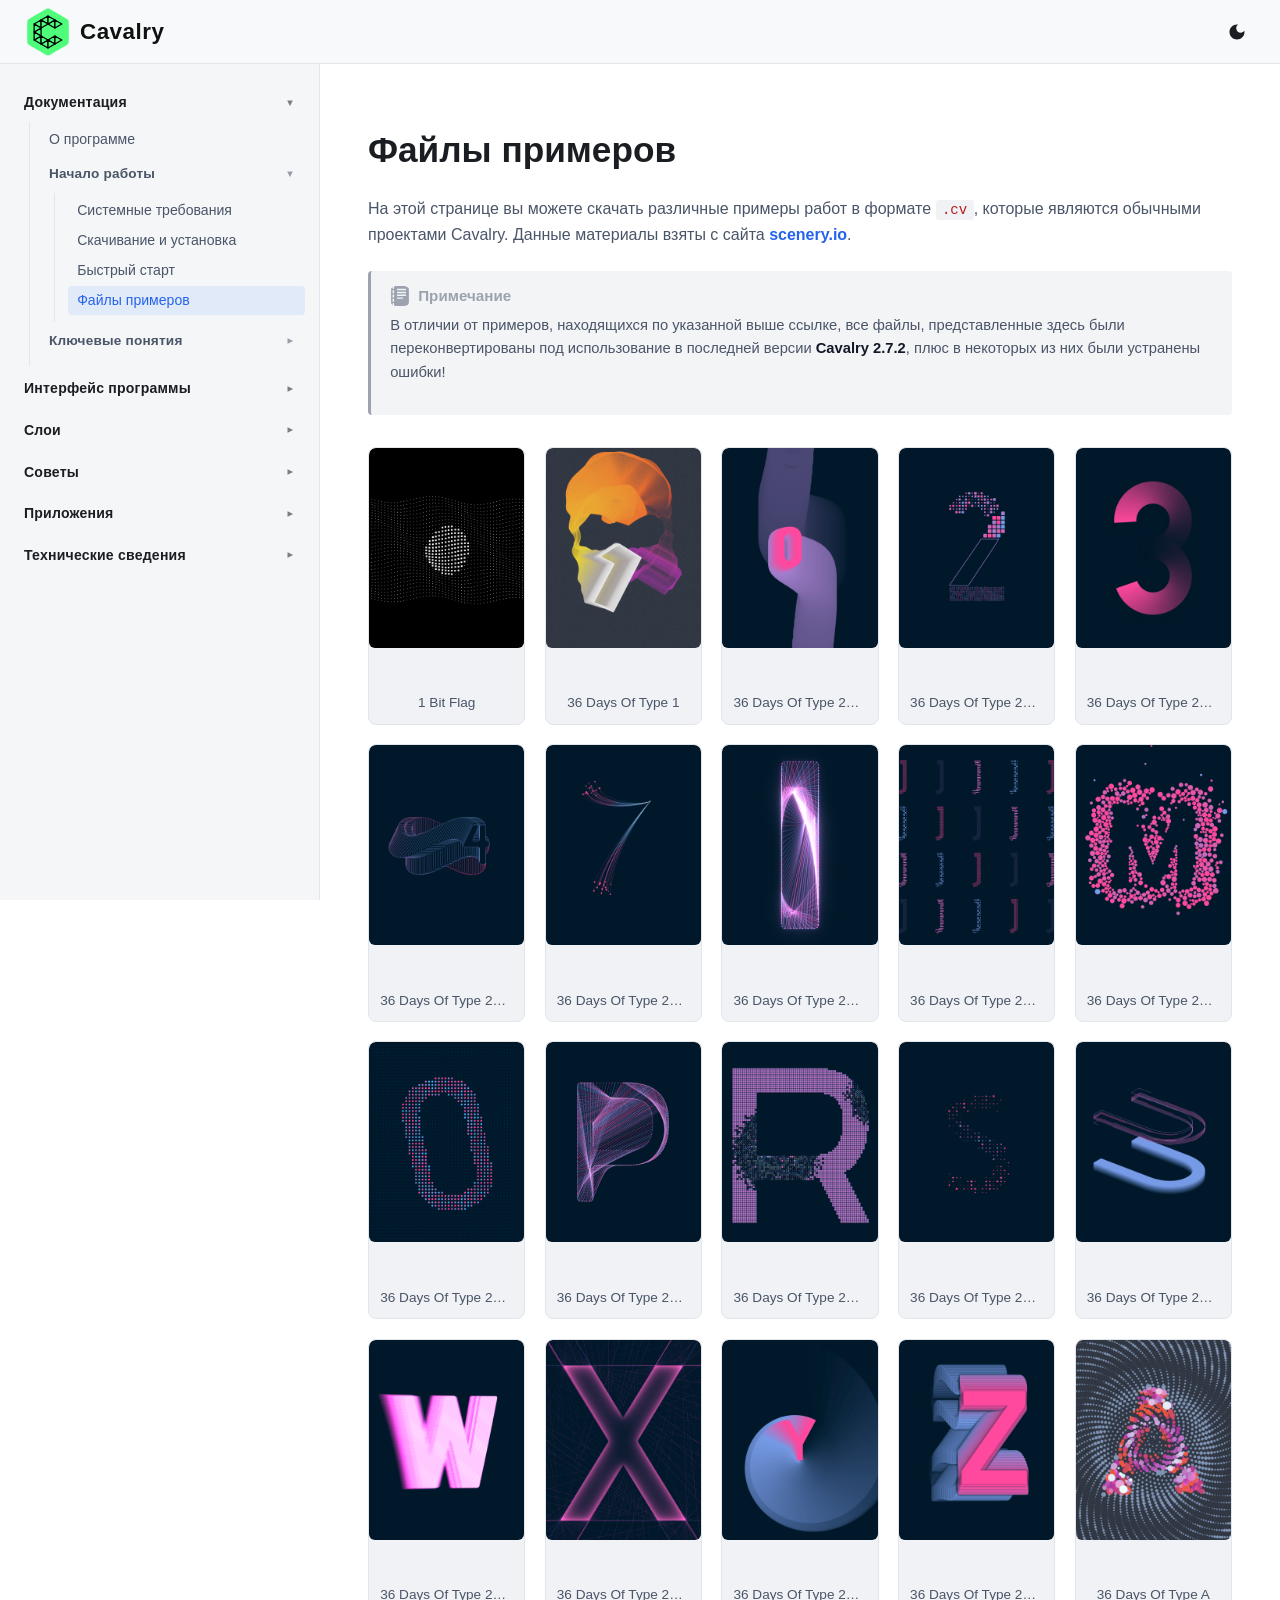
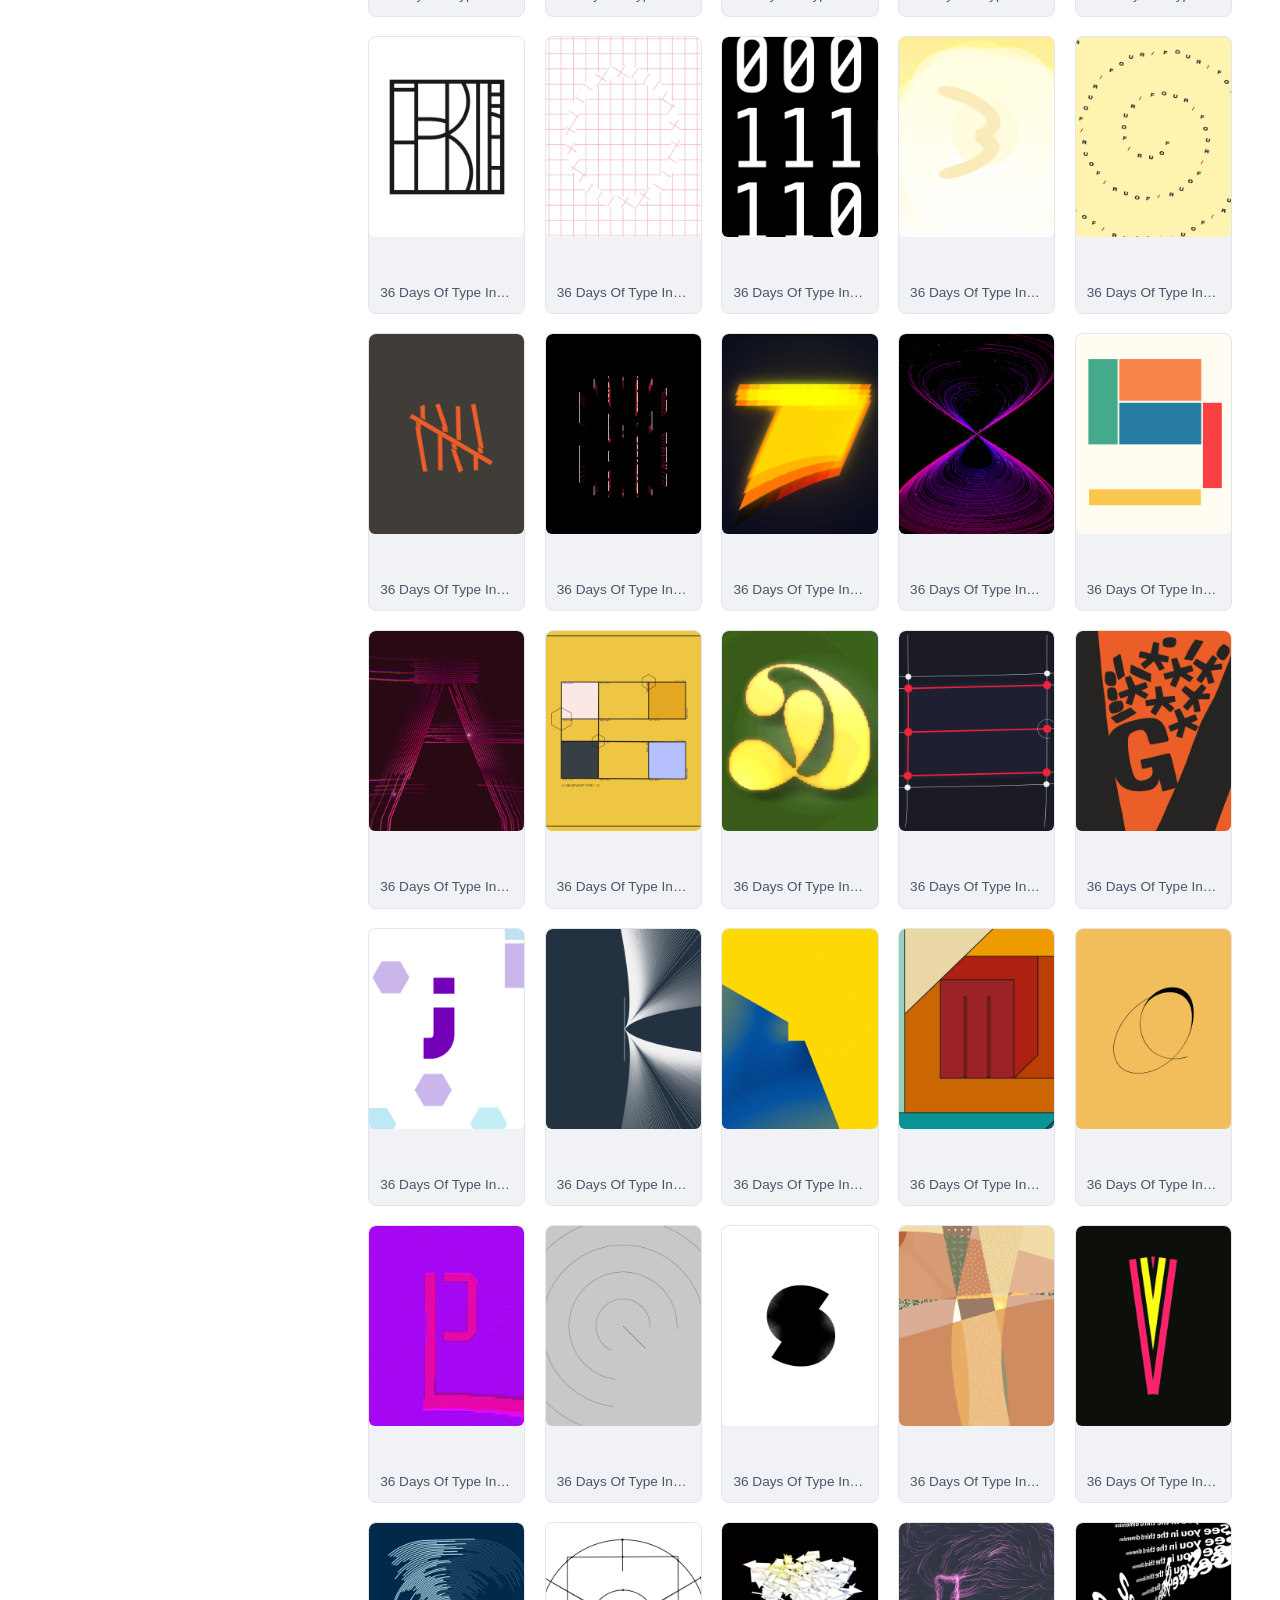
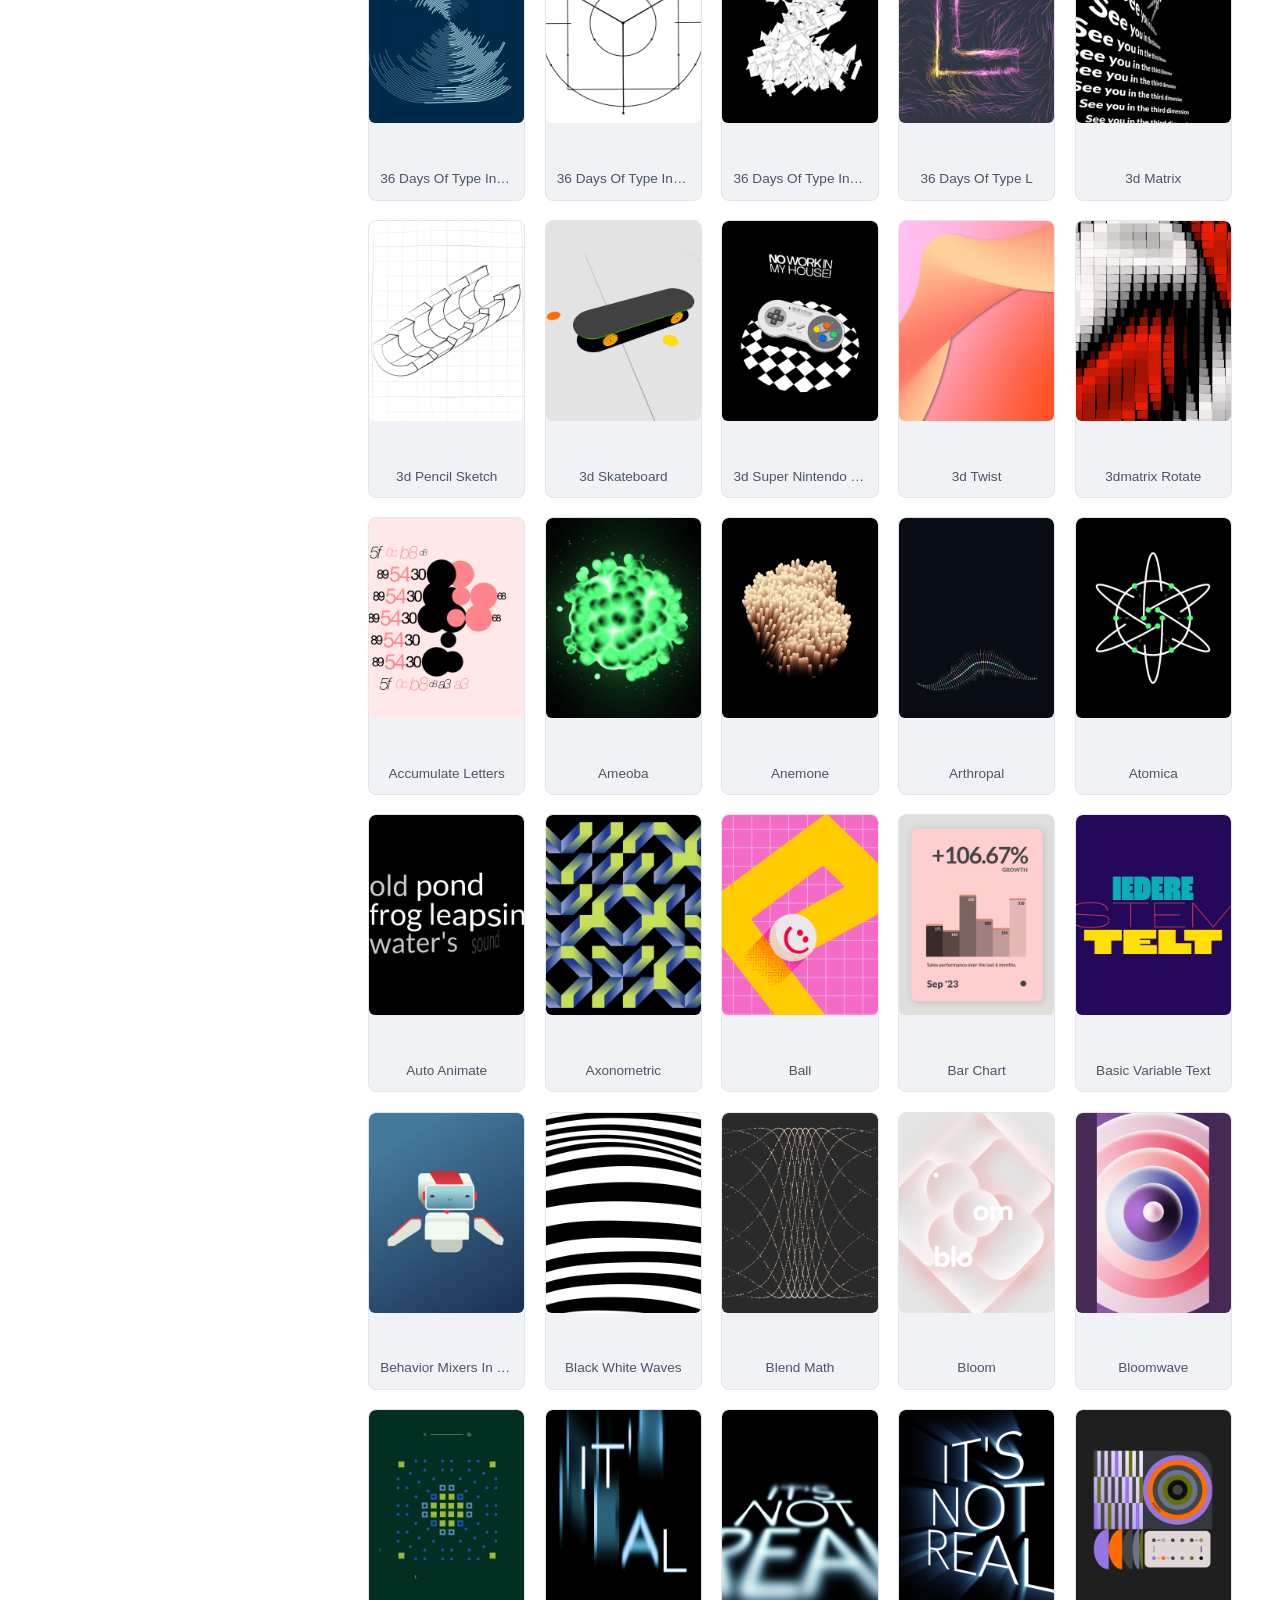
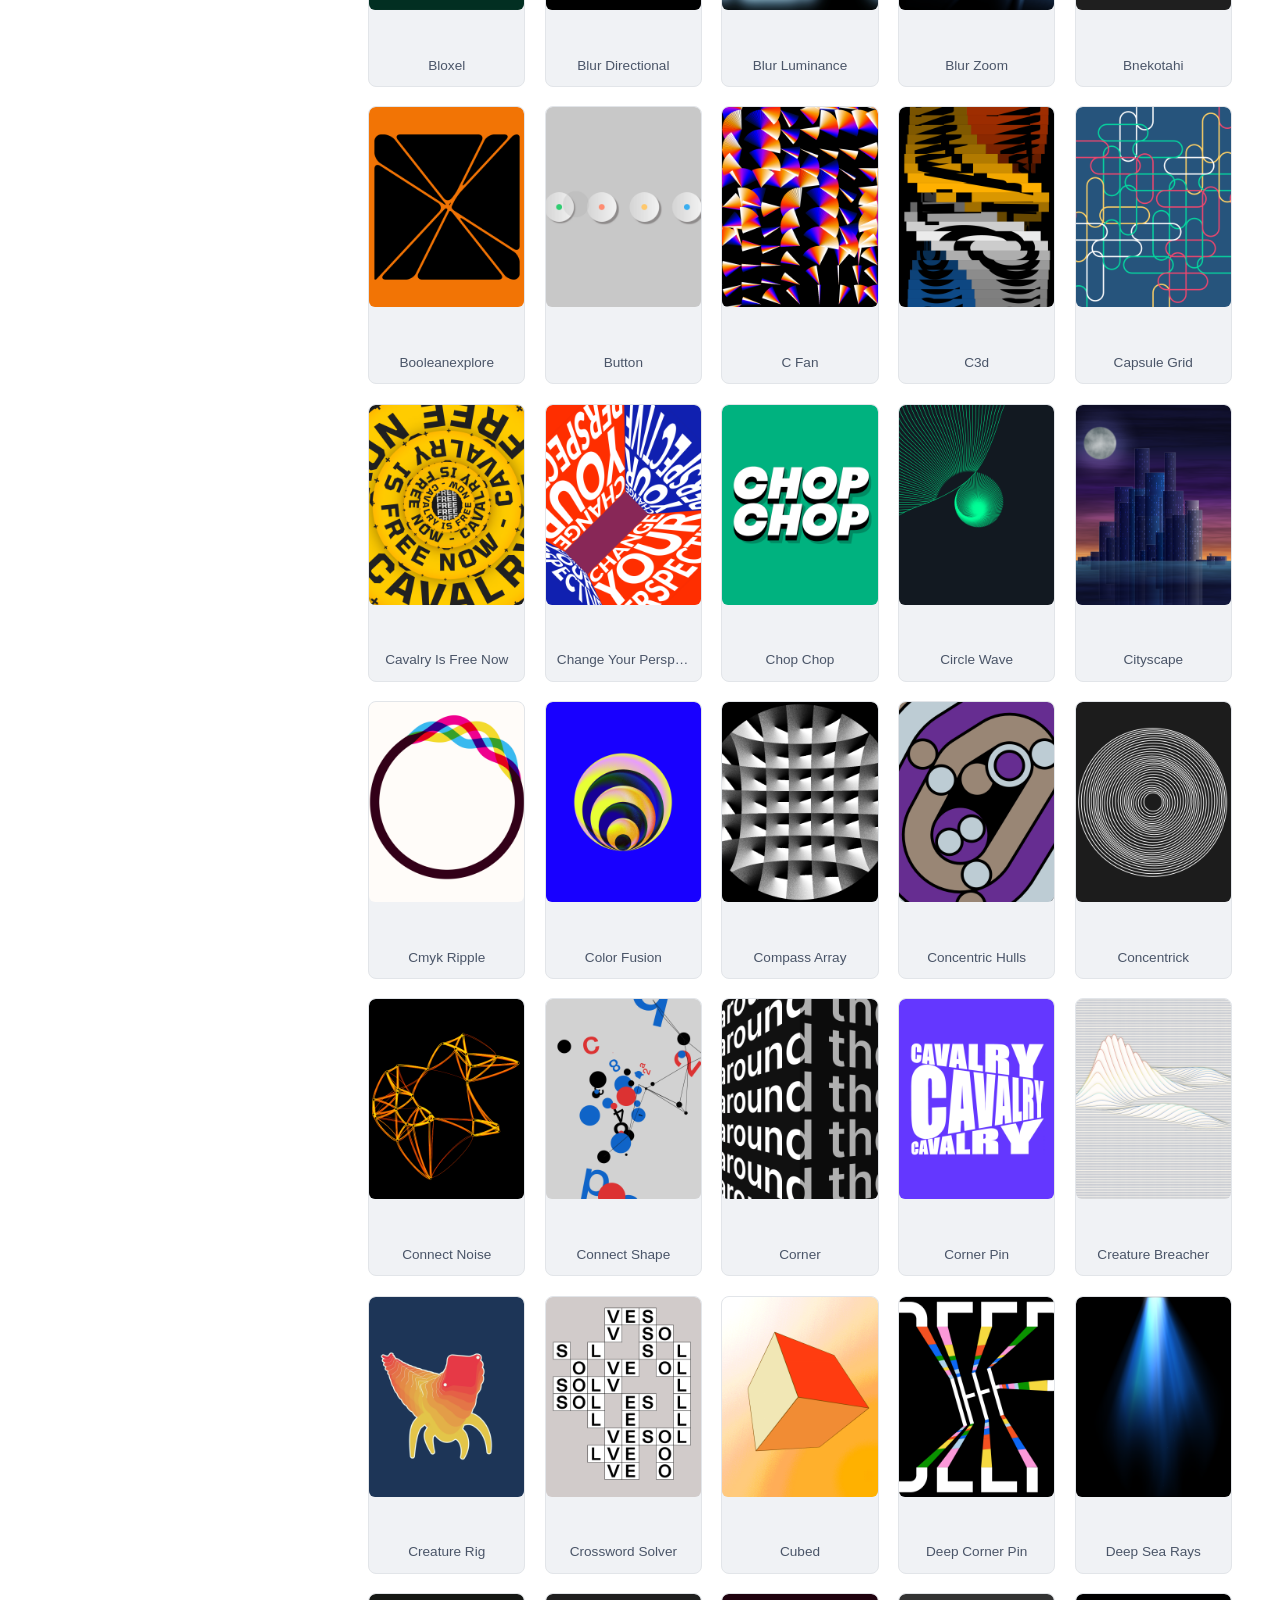
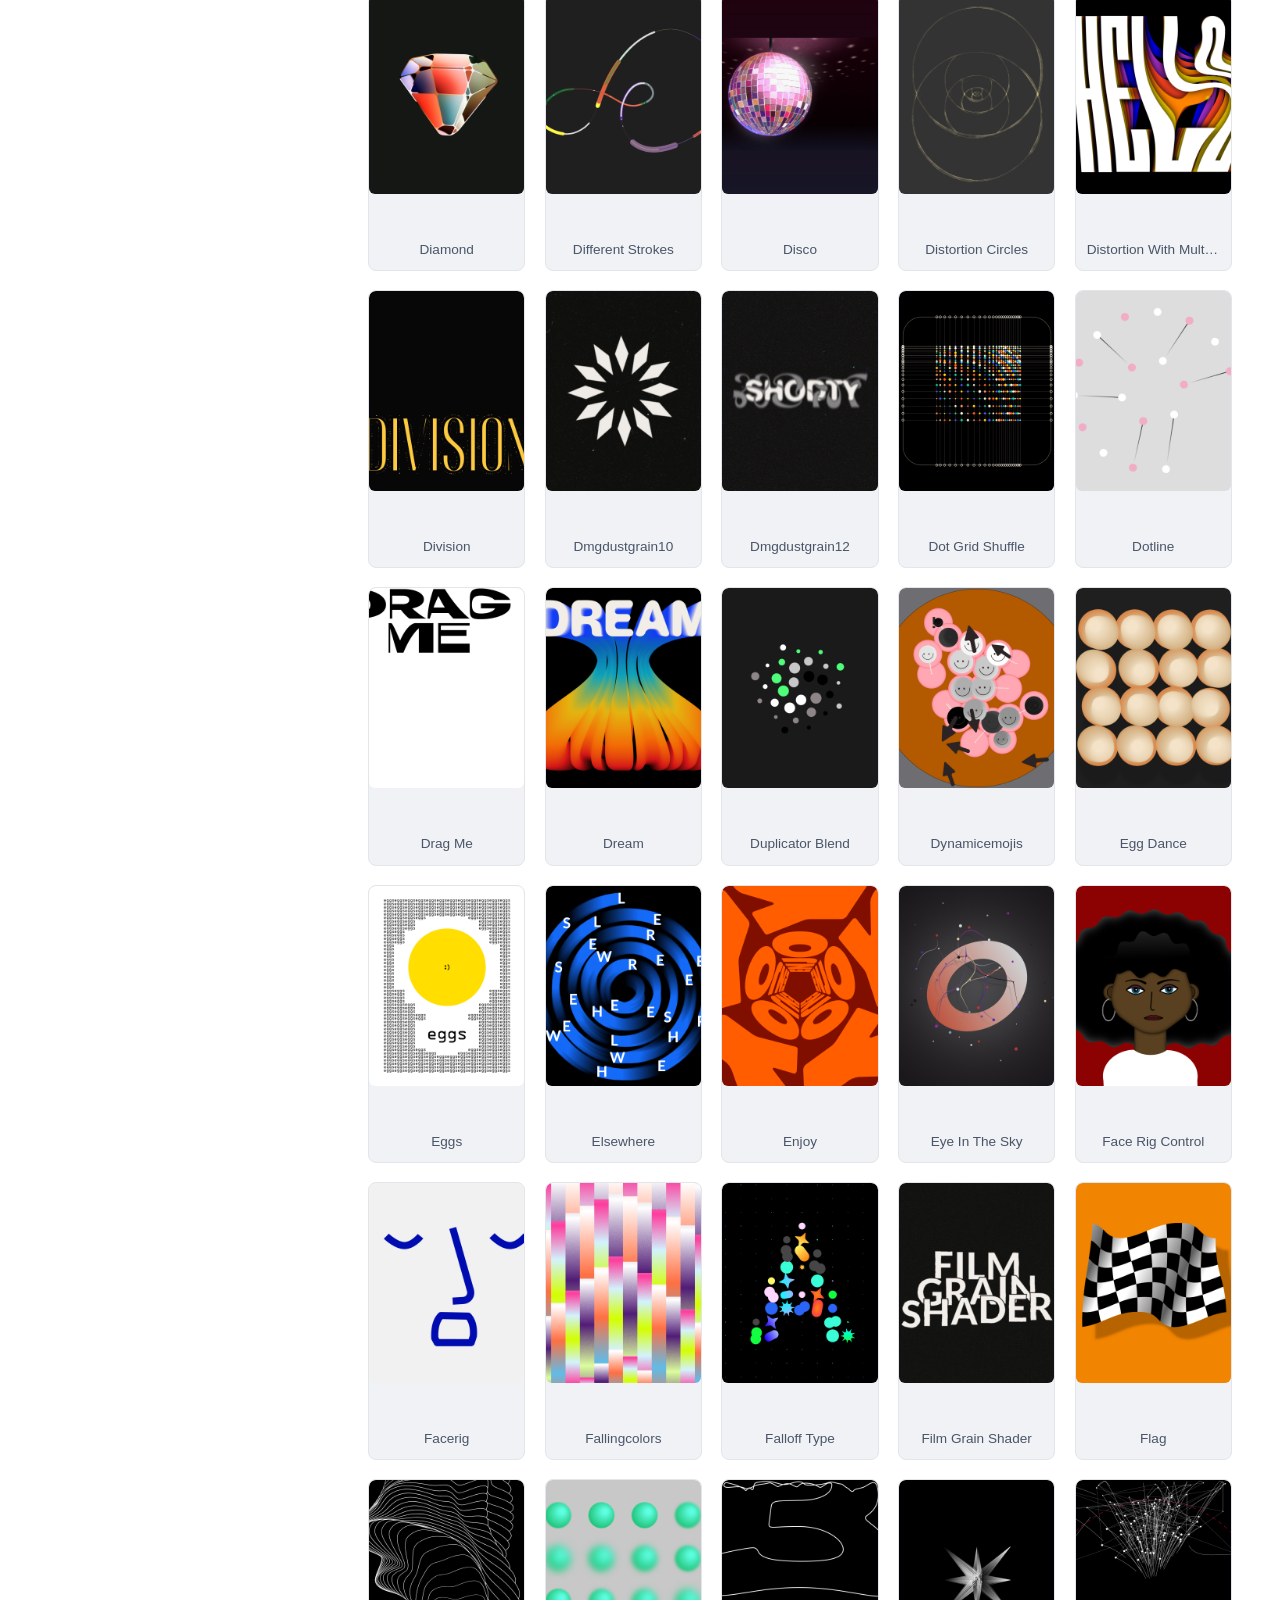
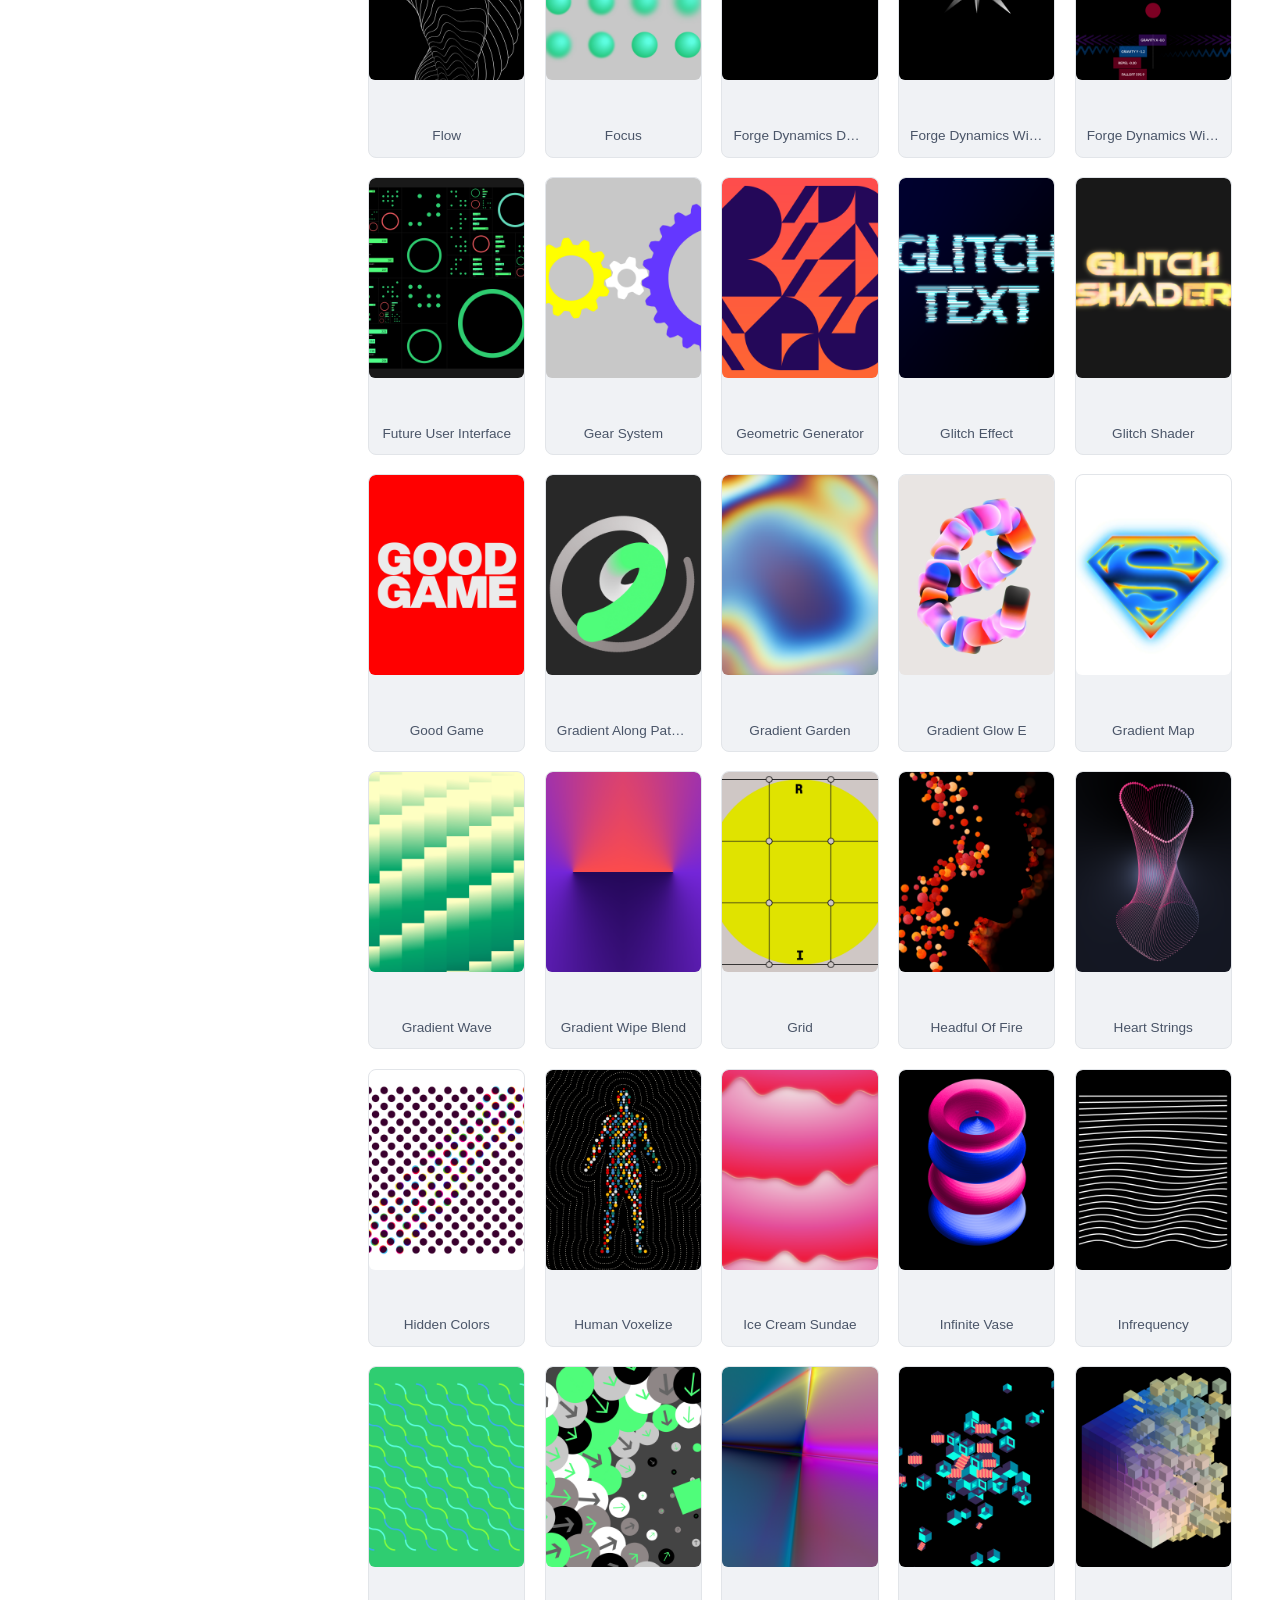
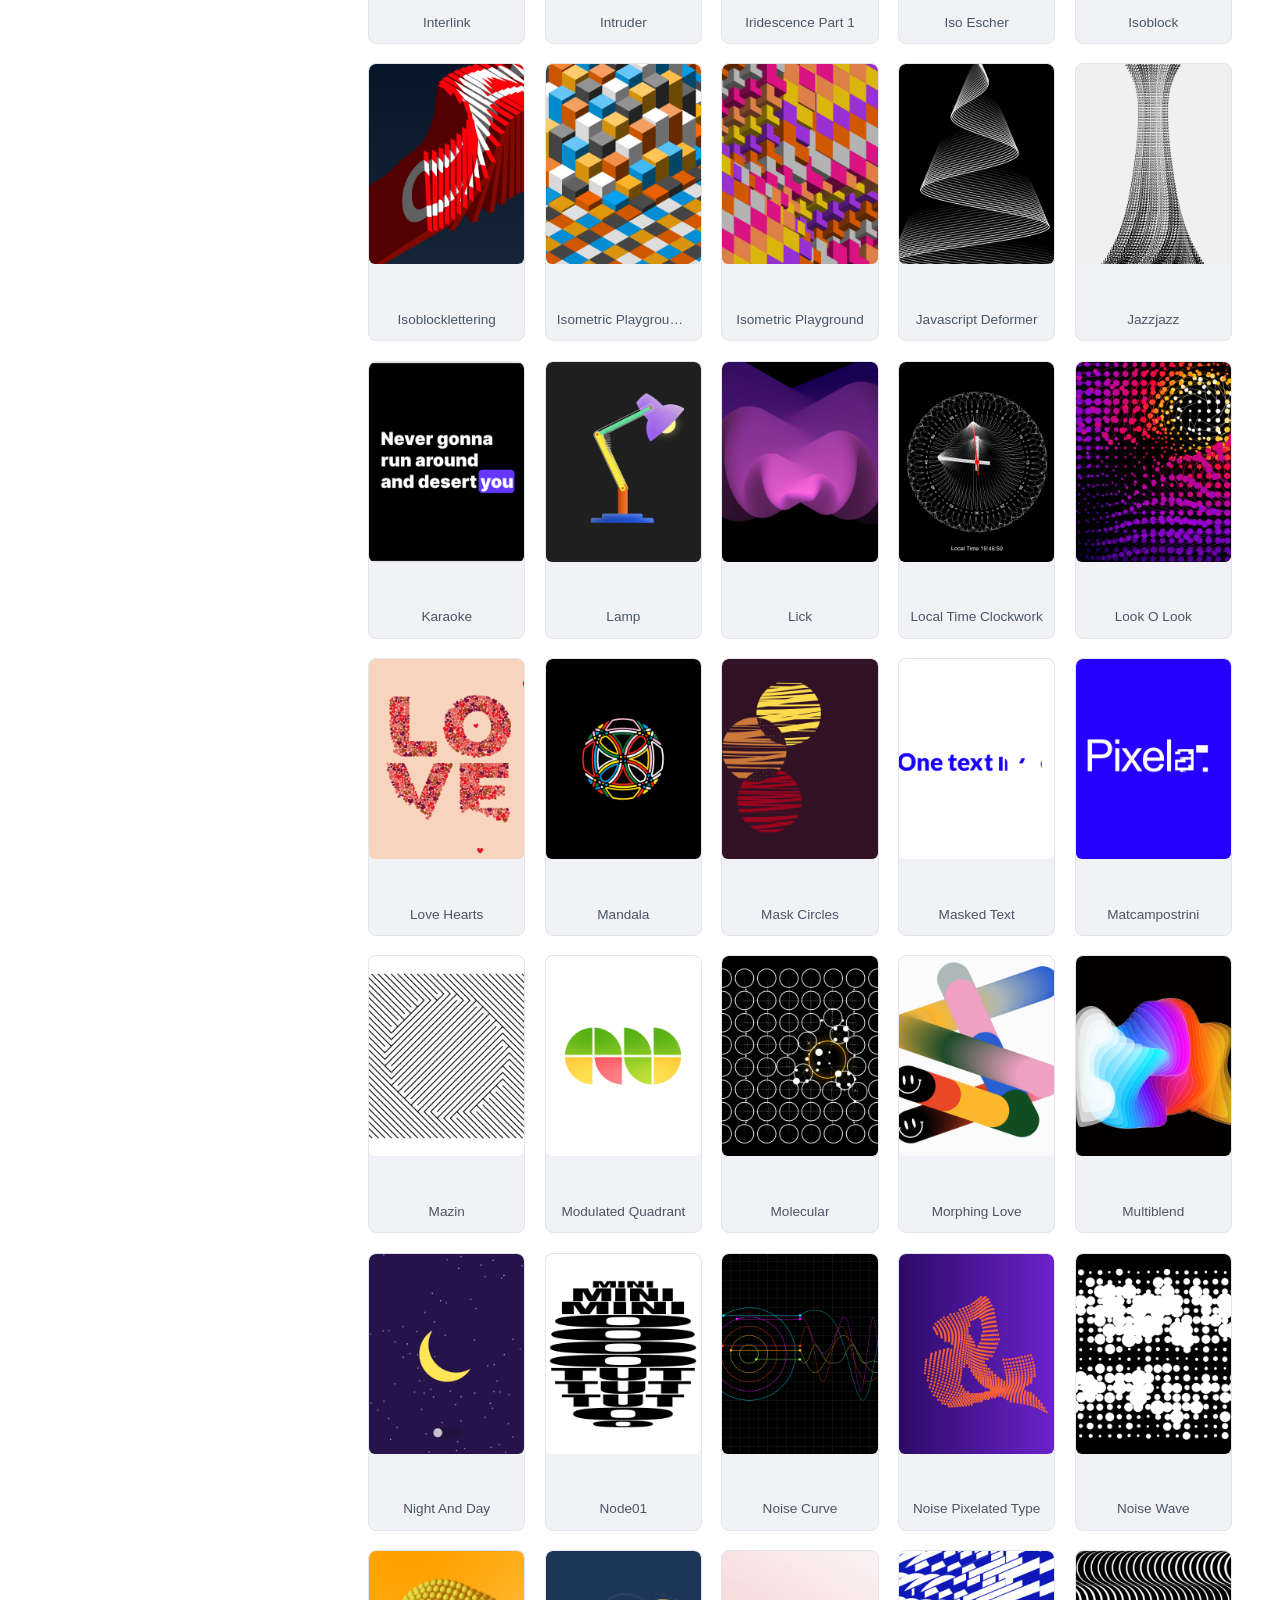
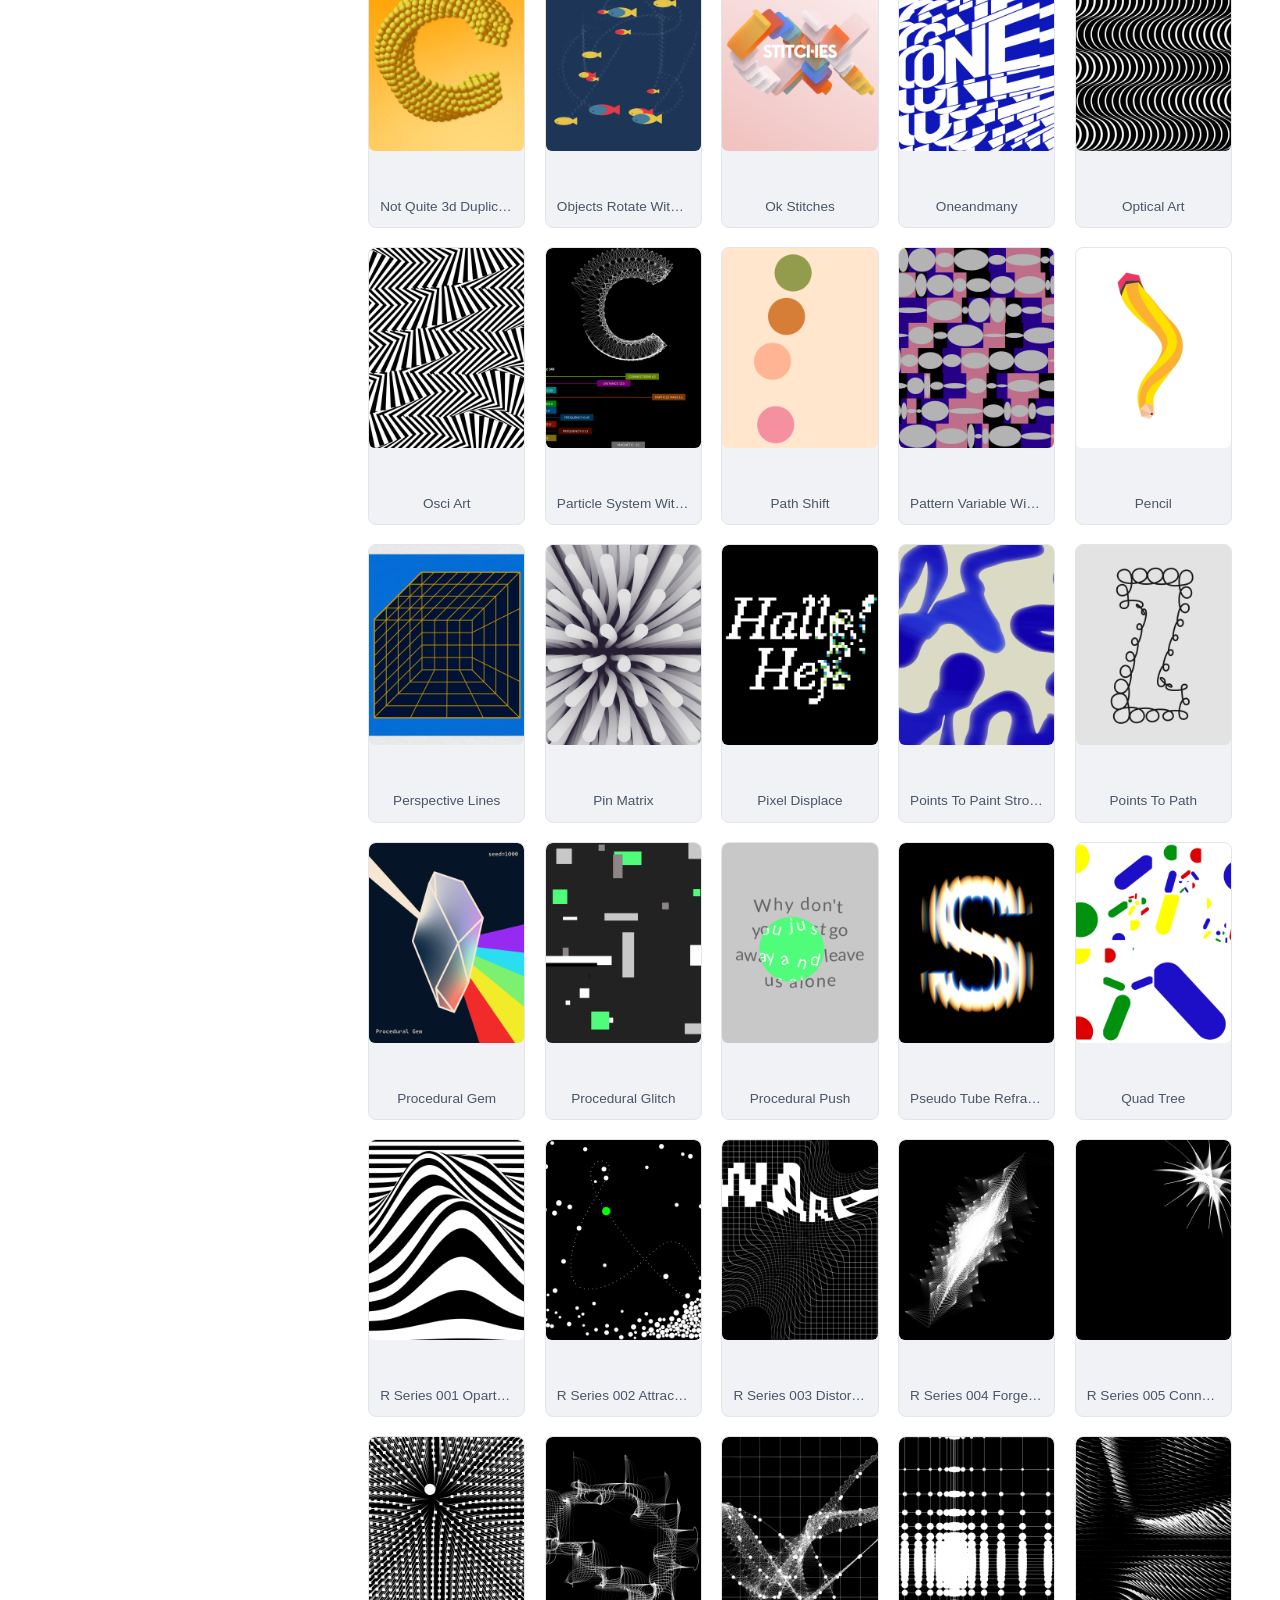
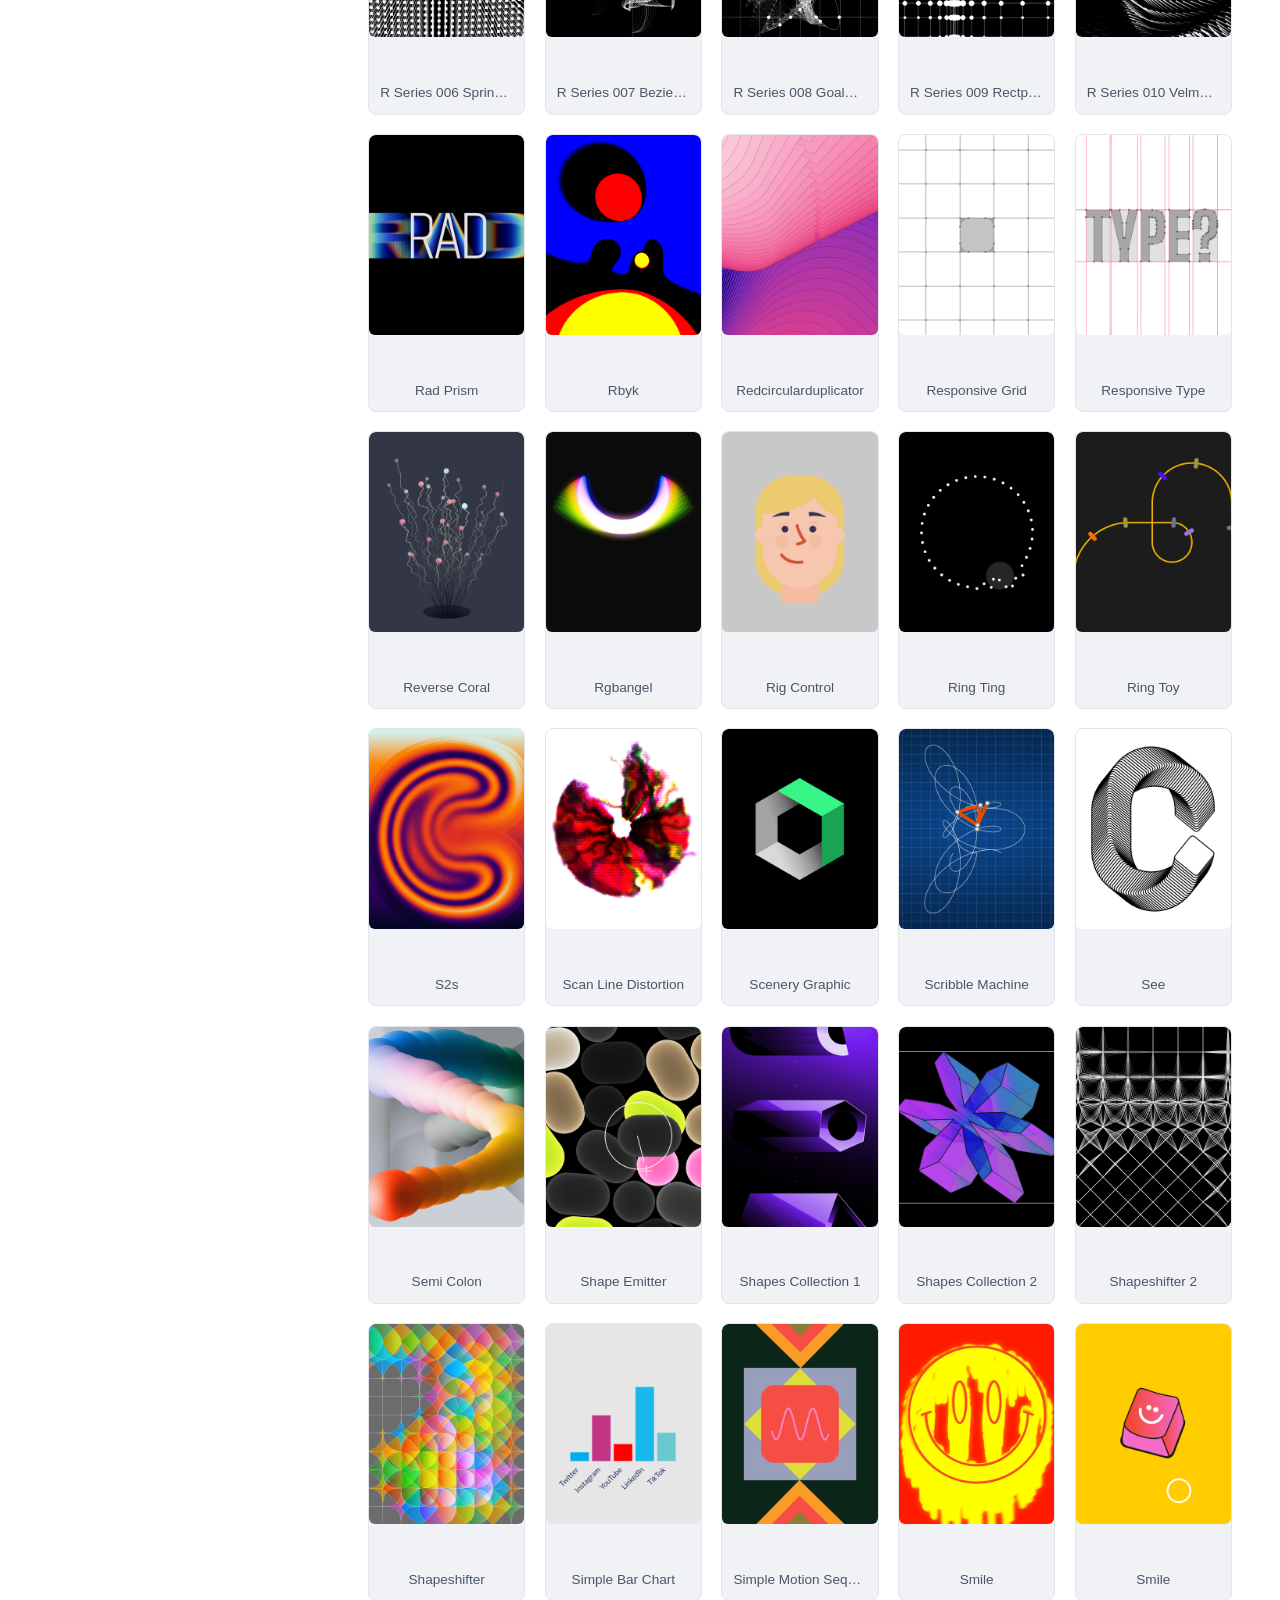
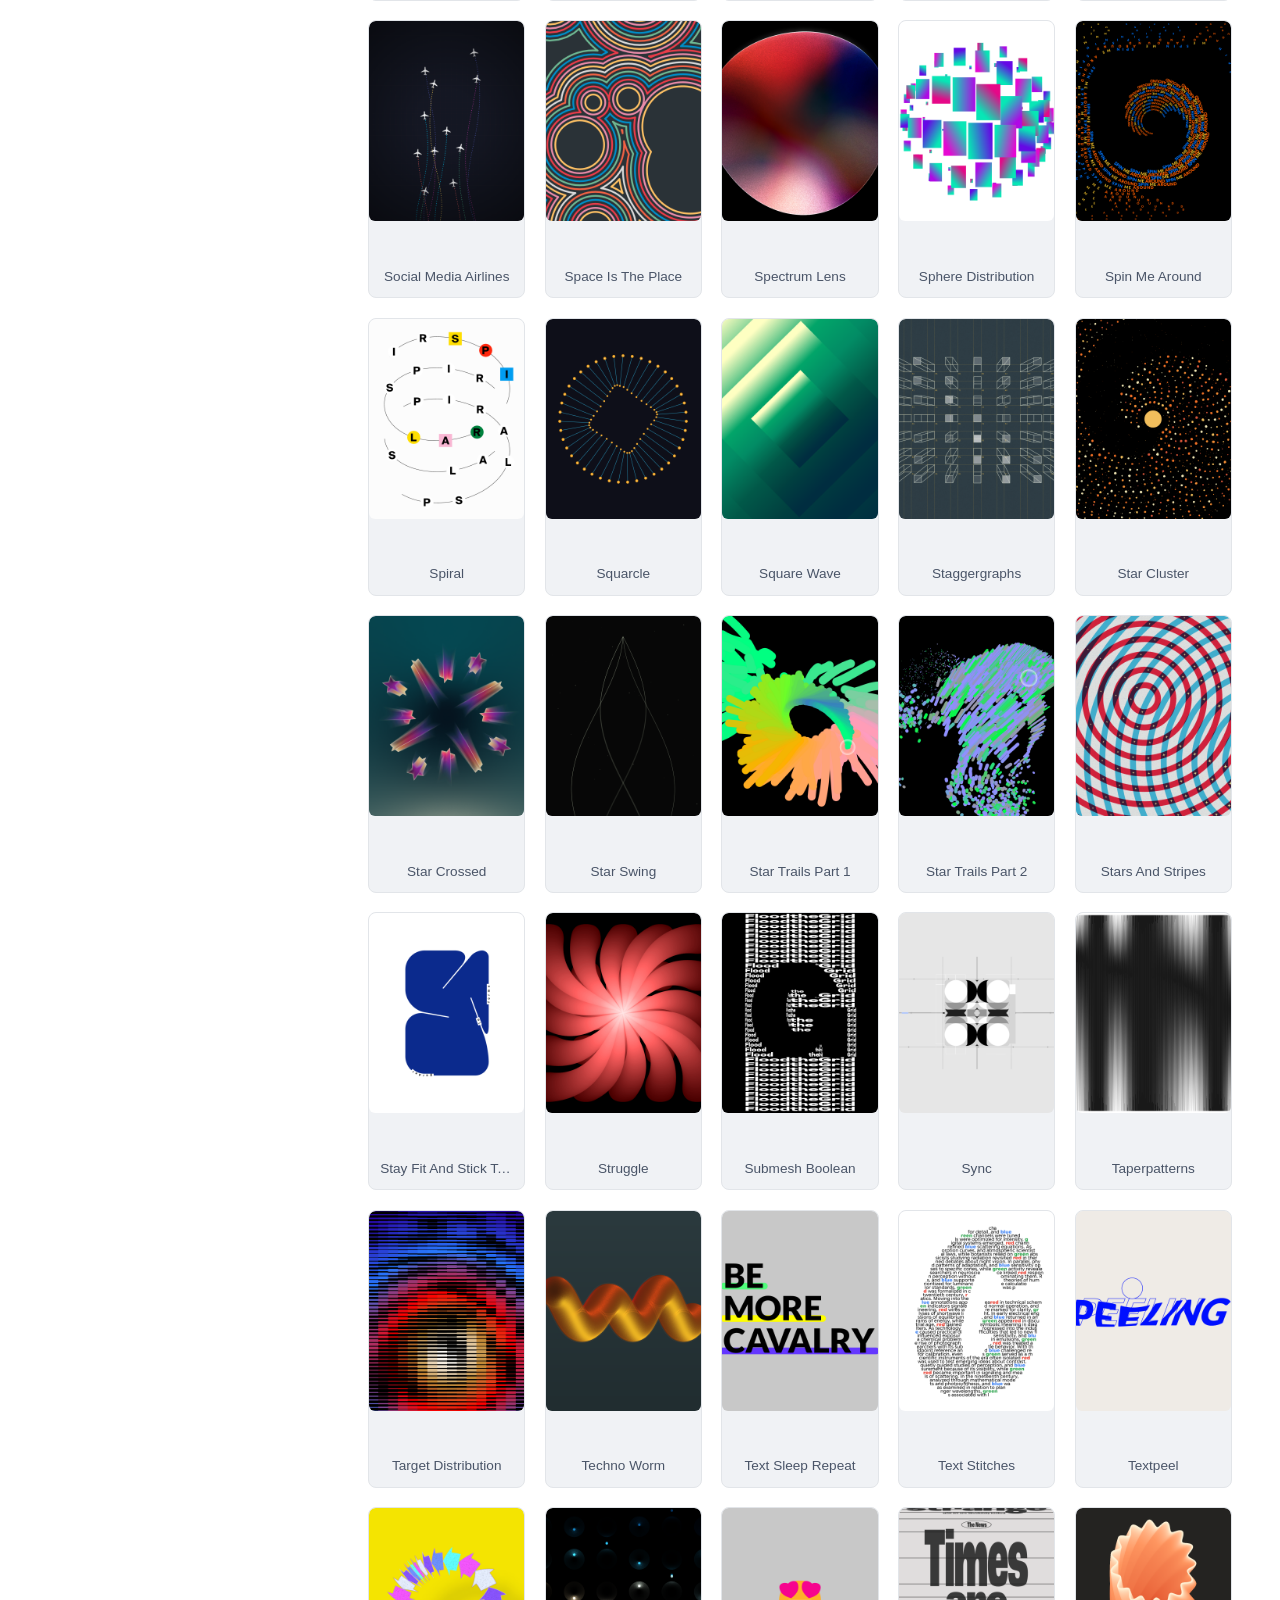
==== commit 635121a9: "Добавлена возможность изменения темы Добавлена возможность изменения темы и чуть исправлен readme.md" ====
--- a/pages/example-files.html
+++ b/pages/example-files.html
@@ -4,6 +4,19 @@
     <meta charset="UTF-8">
     <meta name="viewport" content="width=device-width, initial-scale=1.0">
     <title>Файлы примеров | Cavalry</title>
+    <script>
+    (function () {
+        const saved = localStorage.getItem('cavalry-theme');
+        const prefersLight = window.matchMedia('(prefers-color-scheme: light)').matches;
+        const theme = saved || (prefersLight ? 'light' : 'dark');
+        if (theme === 'light') {
+            document.documentElement.classList.add('light');
+        }
+    })();
+</script>
+    <style>
+        .light-preload body { background: #ffffff; }
+    </style>
     <link rel="stylesheet" href="../style.css">
     <link rel="icon" href="../favicon.ico" type="image/x-icon">
 </head>
@@ -1494,6 +1507,7 @@
 <script src="../header.js"></script>
 <script src="../footer.js"></script>
 <script src="../script.js"></script>
+<script src="../theme.js"></script> 
 <script src="../smooth-scroll.js"></script> 
 </body>
 </html>
--- a/style.css
+++ b/style.css
@@ -1,4 +1,4 @@
-/*------------------------------------------------------------------------------  
+/*------------------------------------------------------------------------------
 СБРОС И БАЗОВЫЕ СТИЛИ
 ------------------------------------------------------------------------------*/
 * {
@@ -7,11 +7,12 @@
     box-sizing: border-box;
 }
 
-/*------------------------------------------------------------------------------  
-Глобальные цвета и размеры
+/*------------------------------------------------------------------------------
+ГЛОБАЛЬНЫЕ ЦВЕТА И РАЗМЕРЫ
 ------------------------------------------------------------------------------*/
 :root {
-    --bg: #272727;/*0d0d0d;*/
+    /* ТЁМНАЯ ТЕМА (по умолчанию) */
+    --bg: #272727;
     --bg-header: #1a1a1a;
     --bg-sidebar: #1a1a1a;
     --bg-card: #222;
@@ -21,6 +22,8 @@
     --text: #e8e8e8;
     --text-muted: #a0a0a0;
     --text-dim: #666;
+
+    --logo-text: #4FFD7A;
 
     --accent: #6ea8fe;
     --accent-hover: #4c8ce8;
@@ -56,21 +59,82 @@
     --code-text: #e0a0a0;
     --pre-bg: #1a1a1a;
 
-    /*------------------------------------------------------------------------------  
-    Размеры шапки, боковой панели, панели страничного меню
-    ------------------------------------------------------------------------------*/
+    /* Размеры */
     --sidebar-width: 320px;
     --header-height: 64px;
-    --toc-height: 48px; 
-}
-
+    --toc-height: 48px;
+}
+
+/*------------------------------------------------------------------------------
+СВЕТЛАЯ ТЕМА (класс на <html>)
+------------------------------------------------------------------------------*/
+html.light {
+    --bg: #ffffff;
+    --bg-header: #f8f9fa;
+    --bg-sidebar: #f5f6f8;
+    --bg-card: #f0f2f5;
+
+    --border: #e2e5e9;
+
+    --text: #1a1d21;
+    --text-muted: #4a5568;
+    --text-dim: #8b95a5;
+    
+    --logo-text: #111;
+
+    --accent: #2563eb;
+    --accent-hover: #1d4ed8;
+
+    --success: #16a34a;
+    --warning: #d97706;
+    --danger: #dc2626;
+
+    --shadow-sidebar: 4px 0 20px rgba(0, 0, 0, 0.08);
+    --overlay-bg: rgba(0, 0, 0, 0.35);
+
+    --scrollbar-thumb: #d0d4da;
+    --scrollbar-thumb-hover: #b8bdc5;
+
+    --info-bg: #eff6ff;
+    --info-border: #3b82f6;
+    --info-text: #1e40af;
+
+    --warn-bg: #fffbeb;
+    --warn-border: #f59e0b;
+    --warn-text: #92400e;
+
+    --note-bg: #f3f4f6;
+    --note-border: #9ca3af;
+    --note-text: #374151;
+
+    --tip-bg: #ecfdf5;
+    --tip-border: #10b981;
+    --tip-text: #065f46;
+
+    --box-title: #111827;
+    --code-bg: #f0f2f5;
+    --code-text: #b91c1c;
+    --pre-bg: #f8f9fa;
+}
+
+/*------------------------------------------------------------------------------
+ОТКЛЮЧЕНИЕ TRANSITION ПРИ ЗАГРУЗКЕ (против мигания)
+------------------------------------------------------------------------------*/
+.no-transition,
+.no-transition *,
+.no-transition *::before,
+.no-transition *::after {
+    transition: none !important;
+}
+
+
+/*------------------------------------------------------------------------------
+БАЗОВАЯ РАЗМЕТКА
+------------------------------------------------------------------------------*/
 html {
     scroll-behavior: auto;
 }
 
-/*------------------------------------------------------------------------------  
-Плавная прокрутка через Lenis
-------------------------------------------------------------------------------*/
 html.lenis,
 html.lenis body {
     height: auto;
@@ -92,10 +156,6 @@
     pointer-events: none;
 }
 
-
-/*------------------------------------------------------------------------------  
-Базовая разметка
-------------------------------------------------------------------------------*/
 body {
     font-family: -apple-system, BlinkMacSystemFont, "Segoe UI", Roboto,
                  "Helvetica Neue", Arial, sans-serif;
@@ -106,8 +166,8 @@
     margin: 0;
 }
 
-/*------------------------------------------------------------------------------  
-Шапка (во всю ширину сверху)
+/*------------------------------------------------------------------------------
+ШАПКА
 ------------------------------------------------------------------------------*/
 header {
     position: fixed;
@@ -124,8 +184,8 @@
     z-index: 200;
 }
 
-/*------------------------------------------------------------------------------  
-Боковая панель (на всю высоту)
+/*------------------------------------------------------------------------------
+САЙДБАР
 ------------------------------------------------------------------------------*/
 aside {
     position: fixed;
@@ -139,37 +199,35 @@
     overflow-y: auto;
     overscroll-behavior: contain;
     scrollbar-width: thin;
-    scrollbar-color: #2a2a2a transparent;
+    scrollbar-color: var(--scrollbar-thumb) transparent;
     z-index: 100;
 }
 
-aside::-webkit-scrollbar {
-    width: 8px;
-}
-
-aside::-webkit-scrollbar-track {
-    background: transparent;
-}
-
+aside::-webkit-scrollbar { width: 8px; }
+aside::-webkit-scrollbar-track { background: transparent; }
 aside::-webkit-scrollbar-thumb {
-    background: #2a2a2a;
+    background: var(--scrollbar-thumb);
     border-radius: 4px;
 }
-
 aside::-webkit-scrollbar-thumb:hover {
-    background: #3a3a3a;
-}
-
-/*------------------------------------------------------------------------------  
-Главный контент
+    background: var(--scrollbar-thumb-hover);
+}
+
+/*------------------------------------------------------------------------------
+ГЛАВНЫЙ КОНТЕНТ
 ------------------------------------------------------------------------------*/
 main {
     flex: 1;
     min-width: 0;
     margin-left: var(--sidebar-width);
-    margin-top: calc(var(--header-height) + var(--toc-height, 0px)); 
-    padding: 2.5rem 3rem 4rem;
+    margin-top: var(--header-height);
+    padding: 4rem 3rem 4rem;
     min-height: calc(100vh - var(--header-height));
+}
+
+body.has-toc main {
+    margin-top: calc(var(--header-height) + var(--toc-height, 48px));
+    min-height: calc(100vh - var(--header-height) - var(--toc-height, 48px));
 }
 
 main a {
@@ -184,7 +242,7 @@
 
 .content {
     max-width: 1000px;
-    margin: 0 auto;   
+    margin: 0 auto;
 }
 
 .content img {
@@ -202,7 +260,6 @@
     height: 20px;
     margin: 0 0.15rem;
     max-width: none;
-    height: 20px;   /* фиксируем высоту */
     border-radius: 0;
 }
 
@@ -228,9 +285,10 @@
     line-height: 1.4;
 }
 
+/* Списки */
 .content ul,
 ul.content-list {
-    list-style: disc;              
+    list-style: disc;
     margin: 1rem 0;
     padding-left: 1.5rem;
     color: var(--text-muted);
@@ -247,23 +305,94 @@
     padding-left: 0.2rem;
 }
 
+/* Вложенные списки */
+.content ul ul,
+ul.content-list ul {
+    list-style: disc;
+    margin: 0.4rem 0;
+    padding-left: 1.2rem;
+    color: var(--text-muted);
+}
+
+.content ul ul ul,
+ul.content-list ul ul {
+    padding-left: 1.2rem;
+    list-style: disc;
+}
+
+.content ul li::marker,
+ul.content-list li::marker {
+    color: var(--accent);
+}
+
+/* Логотип */
 .logo {
-    display: flex;             
-    align-items: center;        
-    gap: 0.5rem;                
+    display: flex;
+    align-items: center;
+    gap: 0.5rem;
     font-size: 1.4rem;
     font-weight: 700;
-    color: #4FFD7A;
+    color: var(--logo-text);
     letter-spacing: 0.5px;
     text-decoration: none;
-}
-
+    flex-shrink: 0;
+}
+
+.logo img {
+    display: block;
+    width: 48px;
+    height: 48px;
+    flex-shrink: 0;
+}
+
+/* Правая часть шапки */
 .header-right {
     display: flex;
     align-items: center;
-    gap: 1.5rem;
-}
-
+    gap: 1rem;
+    flex-shrink: 0;
+}
+
+/* Кнопка темы */
+.theme-toggle {
+    background: none;
+    border: none;                    /* 👈 убираем рамку */
+    outline: none;                   /* 👈 убираем фокусную рамку */
+    -webkit-appearance: none;        /* 👈 убираем системный стиль (Safari) */
+    appearance: none;
+    width: 38px;
+    height: 38px;
+    display: inline-flex;
+    align-items: center;
+    justify-content: center;
+    cursor: pointer;
+    line-height: 1;
+    padding: 0;
+    color: var(--text);
+    flex-shrink: 0;
+}
+
+.theme-toggle:hover {
+    background: none;
+    
+    color: var(--accent);
+}
+
+.theme-toggle svg {
+    width: 20px;
+    height: 20px;
+    fill: currentColor;
+    display: block;
+}
+
+/* Показ ☀/☾ в зависимости от темы */
+.theme-toggle .icon-sun { display: inline-block; }
+.theme-toggle .icon-moon { display: none; }
+
+html.light .theme-toggle .icon-sun { display: none; }
+html.light .theme-toggle .icon-moon { display: inline-block; }
+
+/* Бургер */
 .burger {
     display: none;
     background: none;
@@ -271,146 +400,13 @@
     color: var(--text);
     font-size: 1.5rem;
     cursor: pointer;
-}
-
-
-/*------------------------------------------------------------------------------  
-Боковая панель
-------------------------------------------------------------------------------*/
-.nav-group {
-    margin-bottom: 0.2rem;
-}
-
-.nav-group-title {
-    display: flex;
-    align-items: center;
-    justify-content: space-between;
-    width: 100%;
-    padding: 0.5rem 0.6rem;
-    margin: 0;
-    background: none;
-    border: none;
-    border-radius: 4px;
-    color: var(--text-muted);
-    font-family: inherit;
-    font-size: 0.82rem;
-    font-weight: 500;
-    letter-spacing: 0.3px;
-    text-transform: none;
-    cursor: pointer;
-    user-select: none;
-    transition: color 0.15s, background-color 0.15s;
-    outline: none;
-}
-
-.nav-group-title:hover {
-    color: #fff;
-    background-color: rgba(255, 255, 255, 0.04);
-}
-
-.nav-group-title:focus-visible {
-    background-color: rgba(110, 168, 254, 0.1);
-    color: #fff;
-}
-
-.nav-group-title .arrow {
-    font-size: 0.6rem;
-    opacity: 0.55;
-    transition: transform 0.2s ease;
-    transform: rotate(0deg);
+    padding: 0.3rem 0.6rem;
     line-height: 1;
-}
-
-.nav-group.collapsed .nav-group-title .arrow {
-    transform: rotate(-90deg);
-}
-
-.nav-group-content {
-    max-height: 10000px;
-    overflow: hidden;
-    transition: max-height 0.3s ease, opacity 0.2s ease;
-    opacity: 1;
-}
-
-.nav-group.collapsed .nav-group-content {
-    max-height: 0;
-    opacity: 0;
-}
-
-.nav-group-content ul {
-    list-style: none;
-    padding: 0.2rem 0 0.4rem 0.6rem;
-    margin: 0;
-    border-left: 1px solid var(--border);
-    margin-left: 0.6rem;
-}
-
-.nav-group-content li {
-    margin: 0;
-}
-
-.nav-group-content a {
-    display: block;
-    color: var(--text-muted);
-    text-decoration: none;
-    font-size: 0.88rem;
-    padding: 0.32rem 0.6rem;
-    border-radius: 4px;
-    line-height: 1.4;
-    transition: color 0.15s, background-color 0.15s;
-}
-
-.nav-group-content a:hover {
-    color: #fff;
-    background-color: rgba(110, 168, 254, 0.08);
-}
-
-.nav-group-content a.active {
-    color: #fff;
-    background-color: rgba(110, 168, 254, 0.25);
-    font-weight: 500;
-}
-
-.nav-group-content .nav-group {
-    margin: 0;
-}
-
-.nav-group-content .nav-group-title {
-    padding-left: 0.6rem;
-    font-size: 0.85rem;
-    font-weight: 100;
-    color: var(--text-muted);
-}
-
-.nav-group-content .nav-group-title:hover {
-    color: #fff;
-}
-
-.nav-group-content .nav-group-content ul {
-    padding-left: 0.8rem;
-    margin-left: 0.6rem;
-    border-left: 1px solid var(--border);
-}
-
-a.nav-group-title.active {
-    color: #fff;
-    background-color: rgba(110, 168, 254, 0.15);
-    border-radius: 4px;
-}
-
-a.nav-group-title {
-    text-decoration: none;
-}
-
-a.nav-group-title:hover {
-    text-decoration: none;
-}
-
-.nav-group-content { padding-left: 0.3rem; }
-
-
-/*------------------------------------------------------------------------------  
-Страничное меню
+    flex-shrink: 0;
+}
+
+/*------------------------------------------------------------------------------
+СТРАНИЧНОЕ МЕНЮ (TOC)
 ------------------------------------------------------------------------------*/
 .page-toc {
     position: fixed;
@@ -418,40 +414,27 @@
     left: var(--sidebar-width);
     right: 0;
     z-index: 90;
-
     height: var(--toc-height, 48px);
-
     background-color: var(--bg-card);
     border-bottom: 1px solid var(--border);
     padding: 0 1.5rem;
-
     display: flex;
     align-items: center;
     gap: 0.6rem;
-
     font-size: 0.82rem;
-
     overflow-x: auto;
     overflow-y: hidden;
     white-space: nowrap;
-
     scrollbar-width: thin;
     scrollbar-color: var(--border) transparent;
 }
 
-.page-toc::-webkit-scrollbar {
-    height: 4px;
-}
-
-.page-toc::-webkit-scrollbar-track {
-    background: transparent;
-}
-
+.page-toc::-webkit-scrollbar { height: 4px; }
+.page-toc::-webkit-scrollbar-track { background: transparent; }
 .page-toc::-webkit-scrollbar-thumb {
     background: var(--border);
     border-radius: 2px;
 }
-
 .page-toc::-webkit-scrollbar-thumb:hover {
     background: var(--text-dim);
 }
@@ -463,7 +446,7 @@
     letter-spacing: 0.8px;
     color: var(--text-dim);
     margin-right: 0.4rem;
-    flex-shrink: 0;               
+    flex-shrink: 0;
     white-space: nowrap;
 }
 
@@ -472,16 +455,16 @@
     margin: 0;
     padding: 0;
     display: flex;
-    flex-wrap: nowrap;            
+    flex-wrap: nowrap;
     align-items: center;
     gap: 0.4rem;
-    flex-shrink: 0;               
+    flex-shrink: 0;
 }
 
 .page-toc li {
     margin: 0;
     padding: 0;
-    flex-shrink: 0;               
+    flex-shrink: 0;
 }
 
 .page-toc a {
@@ -494,9 +477,8 @@
     background-color: transparent;
     line-height: 1.3;
     font-size: 0.78rem;
-    white-space: nowrap;          
-    flex-shrink: 0;               
-    transition: color 0.15s, border-color 0.15s, background-color 0.15s;
+    white-space: nowrap;
+    flex-shrink: 0;
 }
 
 .page-toc a:hover {
@@ -523,9 +505,8 @@
     scroll-margin-top: calc(var(--header-height) + var(--toc-height, 0px) + 20px);
 }
 
-
-/*------------------------------------------------------------------------------  
-Навигация между страницами
+/*------------------------------------------------------------------------------
+НАВИГАЦИЯ МЕЖДУ СТРАНИЦАМИ
 ------------------------------------------------------------------------------*/
 .page-nav {
     display: flex;
@@ -545,7 +526,6 @@
     padding: 0.6rem 1rem;
     border: 1px solid var(--border);
     border-radius: 6px;
-    transition: all 0.2s;
     background-color: var(--bg-card);
 }
 
@@ -555,9 +535,8 @@
     text-decoration: none;
 }
 
-
-/*------------------------------------------------------------------------------  
-Сетка примеров
+/*------------------------------------------------------------------------------
+СЕТКА ПРИМЕРОВ
 ------------------------------------------------------------------------------*/
 .example-grid {
     display: grid;
@@ -567,20 +546,20 @@
 }
 
 .example-item {
+    position: relative;
+    overflow: hidden;
     display: block;
     text-decoration: none;
     color: var(--text);
     border: 1px solid var(--border);
     border-radius: 8px;
-    overflow: hidden;
     background-color: var(--bg-card);
-    transition: transform 0.15s ease, border-color 0.15s ease, box-shadow 0.15s ease;
 }
 
 .example-item:hover {
     transform: translateY(-3px);
     border-color: var(--accent);
-    box-shadow: 0 6px 20px rgba(0, 0, 0, 0.8);
+    box-shadow: 0 6px 20px rgba(0, 0, 0, 0.3);
     text-decoration: none;
 }
 
@@ -609,23 +588,14 @@
     color: var(--accent);
 }
 
-.example-item {
-    position: relative;         
-    overflow: hidden;
-}
-
-.example-item {
-    position: relative;
-    overflow: hidden;
-}
-
+/* Затемнение при наведении */
 .example-item::before {
     content: "";
     position: absolute;
     top: 0;
     left: 0;
     right: 0;
-    height: 200px;                      
+    height: 200px;
     background-color: rgba(0, 0, 0, 0.85);
     opacity: 0;
     transition: opacity 0.25s ease;
@@ -633,10 +603,11 @@
     z-index: 2;
 }
 
+/* Иконка скачивания */
 .example-item::after {
     content: "";
     position: absolute;
-    top: 100px;                         
+    top: 100px;
     left: 50%;
     width: 48px;
     height: 48px;
@@ -646,15 +617,12 @@
     background-position: center;
     background-size: contain;
     opacity: 0;
-    transition: opacity 0.25s ease, transform 0.45s cubic-bezier(0.38, -0.55, 0.27, 1.65); 
-    
+    transition: opacity 0.25s ease, transform 0.45s cubic-bezier(0.38, -0.55, 0.27, 1.65);
     pointer-events: none;
-    z-index: 3;                         
-}
-
-.example-item:hover::before {
-    opacity: 1;
-}
+    z-index: 3;
+}
+
+.example-item:hover::before { opacity: 1; }
 
 .example-item:hover::after {
     opacity: 1;
@@ -662,19 +630,15 @@
 }
 
 @media (hover: none) {
-    .example-item:active::before {
-        opacity: 1;
-    }
-
+    .example-item:active::before { opacity: 1; }
     .example-item:active::after {
         opacity: 1;
         transform: translate(-50%, -50%) scale(1);
     }
 }
 
-
-/*------------------------------------------------------------------------------  
-Инфо-блоки
+/*------------------------------------------------------------------------------
+ИНФО-БЛОКИ
 ------------------------------------------------------------------------------*/
 .info-box,
 .warn-box,
@@ -688,59 +652,55 @@
 }
 
 .info-box {
-    background-color: rgba(110, 168, 254, 0.08);
-    border-left-color: var(--accent);
-    color: #6ea8fe;
-}
-
+    background-color: var(--info-bg);
+    border-left-color: var(--info-border);
+    color: var(--info-text);
+}
 .warn-box {
-    background-color: rgba(255, 183, 77, 0.08);
-    border-left-color: var(--warning);
-    color: #ffb74d;
-}
-
+    background-color: var(--warn-bg);
+    border-left-color: var(--warn-border);
+    color: var(--warn-text);
+}
 .note-box {
-    background-color: rgba(160, 160, 160, 0.08);
-    border-left-color: var(--text-muted);
-    color: #cccccc;
-}
-
+    background-color: var(--note-bg);
+    border-left-color: var(--note-border);
+    color: var(--note-text);
+}
 .tip-box {
-    background-color: rgba(76, 175, 80, 0.08);
-    border-left-color: var(--success);
-    color: #b8e6bb;
+    background-color: var(--tip-bg);
+    border-left-color: var(--tip-border);
+    color: var(--tip-text);
 }
 
 .info-box strong,
 .warn-box strong,
 .note-box strong,
 .tip-box strong {
-    color: #fff;
-}
-
-.info-box .boxtitle { color: var(--accent); }
-.warn-box .boxtitle { color: var(--warning); }
-.note-box .boxtitle { color: var(--text-dim); }
-.tip-box  .boxtitle { color: var(--success); }
-
-/* Заголовок инфо-блока */
+    color: var(--box-title);
+}
+
+.info-box .boxtitle { color: var(--info-border); }
+.warn-box .boxtitle { color: var(--warn-border); }
+.note-box .boxtitle { color: var(--note-border); }
+.tip-box  .boxtitle { color: var(--tip-border); }
+
 .boxtitle {
     display: flex;
-    align-items: center;      
-    gap: 0.5rem;              
+    align-items: center;
+    gap: 0.5rem;
     margin-bottom: 0.5rem;
     font-weight: 600;
     font-size: 0.95rem;
-    line-height: 1.2;         
+    line-height: 1.2;
     color: var(--text);
 }
 
 .boxtitle .icon {
-    display: block;           
-    flex-shrink: 0;           
+    display: block;
+    flex-shrink: 0;
     width: 20px;
     height: 20px;
-    margin: 0;                
+    margin: 0;
     padding: 0;
 }
 
@@ -751,24 +711,14 @@
 }
 
 /* Списки внутри инфо-блоков */
-.info-box ul,
-.warn-box ul,
-.note-box ul,
-.tip-box  ul,
-.info-box ol,
-.warn-box ol,
-.note-box ol,
-.tip-box  ol {
+.info-box ul, .warn-box ul, .note-box ul, .tip-box ul,
+.info-box ol, .warn-box ol, .note-box ol, .tip-box ol {
     margin: 0.6rem 0 0.2rem 0;
-    padding-left: 1.4rem;      
+    padding-left: 1.4rem;
     color: inherit;
 }
 
-/* Пункты списка */
-.info-box li,
-.warn-box li,
-.note-box li,
-.tip-box  li {
+.info-box li, .warn-box li, .note-box li, .tip-box li {
     margin-bottom: 0.35rem;
     padding-left: 0.2rem;
     color: inherit;
@@ -777,31 +727,27 @@
 .info-box li:last-child,
 .warn-box li:last-child,
 .note-box li:last-child,
-.tip-box  li:last-child {
+.tip-box li:last-child {
     margin-bottom: 0;
 }
 
-/* Маркеры списка — в цвет заголовка блока */
-.info-box ul li::marker { color: var(--accent); }
-.warn-box ul li::marker { color: var(--warning); }
-.note-box ul li::marker { color: var(--text-dim); }
-.tip-box  ul li::marker { color: var(--success); }
-
-/* Номера в нумерованном списке — тоже в цвет */
-.info-box ol li::marker { color: var(--accent); font-weight: 600; }
-.warn-box ol li::marker { color: var(--warning); font-weight: 600; }
-.note-box ol li::marker { color: var(--text-dim); font-weight: 600; }
-.tip-box  ol li::marker { color: var(--success); font-weight: 600; }
-
-
-
-/*------------------------------------------------------------------------------  
-ТЕГИ
+.info-box ul li::marker { color: var(--info-border); }
+.warn-box ul li::marker { color: var(--warn-border); }
+.note-box ul li::marker { color: var(--note-border); }
+.tip-box  ul li::marker { color: var(--tip-border); }
+
+.info-box ol li::marker { color: var(--info-border); font-weight: 600; }
+.warn-box ol li::marker { color: var(--warn-border); font-weight: 600; }
+.note-box ol li::marker { color: var(--note-border); font-weight: 600; }
+.tip-box  ol li::marker { color: var(--tip-border); font-weight: 600; }
+
+/*------------------------------------------------------------------------------
+ЗАГОЛОВКИ И ТЕКСТ
 ------------------------------------------------------------------------------*/
 h1 {
     font-size: 2.2rem;
     font-weight: 700;
-    color: #fff;
+    color: var(--text);
     margin-bottom: 1.5rem;
     line-height: 1.25;
 }
@@ -809,7 +755,7 @@
 h2 {
     font-size: 1.4rem;
     font-weight: 600;
-    color: #fff;
+    color: var(--text);
     margin-top: 2.5rem;
     margin-bottom: 1rem;
     padding-bottom: 0.5rem;
@@ -819,29 +765,42 @@
 h3 {
     font-size: 1.1rem;
     font-weight: 600;
-    color: #fff;
+    color: var(--text);
     margin-top: 1.8rem;
     margin-bottom: 0.8rem;
 }
 
+h4, h5, h6 {
+    font-size: 1rem;
+    font-weight: 600;
+    color: var(--text);
+    margin-top: 1.5rem;
+    margin-bottom: 0.6rem;
+}
+
 p {
     margin-bottom: 1rem;
-    color: #c0c0c0;
-}
-
-/* Таблицы */
+    color: var(--text-muted);
+}
+
+/*------------------------------------------------------------------------------
+ТАБЛИЦЫ
+------------------------------------------------------------------------------*/
 table {
     width: 100%;
     border-collapse: collapse;
     margin: 1.5rem 0;
     font-size: 0.92rem;
+    border: 1px solid var(--border);
+    border-radius: 8px;
+    overflow: hidden;
 }
 
 th {
     text-align: left;
     padding: 0.7rem 1rem;
     background-color: var(--bg-card);
-    color: #fff;
+    color: var(--text);
     border-bottom: 1px solid var(--border);
     font-weight: 600;
 }
@@ -849,16 +808,28 @@
 td {
     padding: 0.7rem 1rem;
     border-bottom: 1px solid var(--border);
-    color: #c0c0c0;
+    color: var(--text-muted);
+    vertical-align: top;
+}
+
+tr:last-child td {
+    border-bottom: none;
 }
 
 tr:hover td {
-    background-color: rgba(255, 255, 255, 0.02);
-}
-
+    background-color: rgba(0, 0, 0, 0.03);
+}
+
+html.light tr:hover td {
+    background-color: rgba(0, 0, 0, 0.02);
+}
+
+/*------------------------------------------------------------------------------
+КОД
+------------------------------------------------------------------------------*/
 code {
-    background-color: #1a1a1a;
-    color: #e0a0a0;
+    background-color: var(--code-bg);
+    color: var(--code-text);
     padding: 0.15rem 0.4rem;
     border-radius: 3px;
     font-family: "SF Mono", Consolas, Monaco, monospace;
@@ -866,7 +837,7 @@
 }
 
 pre {
-    background-color: #1a1a1a;
+    background-color: var(--pre-bg);
     border: 1px solid var(--border);
     border-radius: 6px;
     padding: 1rem 1.2rem;
@@ -877,12 +848,143 @@
 pre code {
     background: none;
     padding: 0;
-    color: #e8e8e8;
-}
-
-
-/*------------------------------------------------------------------------------  
-Подвал
+    color: var(--text);
+}
+
+/*------------------------------------------------------------------------------
+ЗАГОЛОВКИ ГРУПП В САЙДБАРЕ
+------------------------------------------------------------------------------*/
+.nav-group {
+    margin-bottom: 0.2rem;
+}
+
+.nav-group-title {
+    display: flex;
+    align-items: center;
+    justify-content: space-between;
+    width: 100%;
+    padding: 0.5rem 0.6rem;
+    margin: 0;
+    background: none;
+    border: none;
+    border-radius: 4px;
+    color: var(--text);
+    font-family: inherit;
+    font-size: 0.88rem;
+    font-weight: 700;
+    letter-spacing: 0.2px;
+    cursor: pointer;
+    user-select: none;
+    outline: none;
+    text-align: left;
+}
+
+.nav-group-title:hover {
+    color: var(--accent);
+    background-color: rgba(37, 99, 235, 0.08);
+}
+
+.nav-group-title:focus-visible {
+    background-color: rgba(110, 168, 254, 0.1);
+    color: var(--accent);
+}
+
+.nav-group-title .arrow {
+    font-size: 0.6rem;
+    opacity: 0.55;
+    transition: transform 0.2s ease;
+    line-height: 1;
+    flex-shrink: 0;
+}
+
+.nav-group.collapsed .nav-group-title .arrow {
+    transform: rotate(-90deg);
+}
+
+.nav-group-content {
+    max-height: 20000px;
+    overflow: hidden;
+    transition: max-height 0.3s ease, opacity 0.2s ease;
+    opacity: 1;
+}
+
+.nav-group.collapsed .nav-group-content {
+    max-height: 0;
+    opacity: 0;
+}
+
+.nav-group-content ul {
+    list-style: none;
+    padding: 0.2rem 0 0.4rem 0.6rem;
+    margin: 0;
+    border-left: 1px solid var(--border);
+    margin-left: 0.6rem;
+}
+
+.nav-group-content li {
+    margin: 0;
+}
+
+.nav-group-content a {
+    display: block;
+    color: var(--text-muted);
+    text-decoration: none;
+    font-size: 0.88rem;
+    padding: 0.32rem 0.6rem;
+    border-radius: 4px;
+    line-height: 1.4;
+}
+
+.nav-group-content a:hover {
+    color: var(--accent);
+    background-color: rgba(110, 168, 254, 0.08);
+}
+
+.nav-group-content a.active {
+    color: var(--accent);
+    background-color: rgba(110, 168, 254, 0.15);
+    font-weight: 500;
+}
+
+.nav-group-content .nav-group {
+    margin: 0;
+}
+
+.nav-group-content .nav-group-title {
+    padding-left: 0.6rem;
+    font-size: 0.85rem;
+    font-weight: 600;
+    color: var(--text-muted);
+}
+
+.nav-group-content .nav-group-title:hover {
+    color: var(--accent);
+}
+
+.nav-group-content .nav-group-content ul {
+    padding-left: 0.8rem;
+    margin-left: 0.6rem;
+    border-left: 1px solid var(--border);
+}
+
+a.nav-group-title.active {
+    color: var(--accent);
+    background-color: rgba(110, 168, 254, 0.15);
+    border-radius: 4px;
+}
+
+a.nav-group-title {
+    text-decoration: none;
+}
+
+a.nav-group-title:hover {
+    text-decoration: none;
+}
+
+.nav-group-content { padding-left: 0.3rem; }
+
+/*------------------------------------------------------------------------------
+ПОДВАЛ
 ------------------------------------------------------------------------------*/
 footer {
     margin-left: var(--sidebar-width);
@@ -893,44 +995,56 @@
     border-top: 1px solid var(--border);
 }
 
-
-/*------------------------------------------------------------------------------  
-Мобильная адаптация
-------------------------------------------------------------------------------*/
+/*------------------------------------------------------------------------------
+МОБИЛЬНАЯ АДАПТАЦИЯ
+------------------------------------------------------------------------------*/
+
+/* Планшет — 3 колонки */
 @media (max-width: 1100px) {
     .example-grid {
         grid-template-columns: repeat(3, 1fr);
     }
 }
 
+/* Основные мобильные изменения */
 @media (max-width: 900px) {
-
-    /* Сайдбар уезжает влево */
     aside {
         transform: translateX(-100%);
         transition: transform 0.25s ease;
         width: 280px;
-        box-shadow: 4px 0 20px rgba(0, 0, 0, 0.5);
-    }
-
-    /* Класс .open добавляется через JS */
+        box-shadow: var(--shadow-sidebar);
+    }
+
     aside.open {
         transform: translateX(0);
     }
 
-    /* Контент больше не сдвигается */
-    main,
+    main {
+        margin-left: 0;
+        margin-top: var(--header-height);
+        padding: 4rem 3rem 4rem;
+    }
+
+    body.has-toc main {
+        margin-top: calc(var(--header-height) + var(--toc-height, 44px));
+        min-height: calc(100vh - var(--header-height) - var(--toc-height, 44px));
+        padding-top: 2rem;
+    }
+
     footer {
         margin-left: 0;
         padding: 1.5rem 1.2rem 3rem;
     }
 
-    /* Затемнение под сайдбаром */
+    body.has-toc main {
+        margin-top: calc(var(--header-height) + var(--toc-height, 44px));
+    }
+
     .overlay {
         display: none;
         position: fixed;
         inset: 0;
-        background: rgba(0, 0, 0, 0.6);
+        background: var(--overlay-bg);
         z-index: 90;
     }
 
@@ -938,28 +1052,38 @@
         display: block;
     }
 
-    /* Кнопка-бургер в шапке */
     .burger {
         display: block;
-        background: none;
-        border: none;
-        color: var(--text);
-        font-size: 1.5rem;
-        cursor: pointer;
-        padding: 0.3rem 0.6rem;
-    }
-    
+    }
+
+    .theme-toggle {
+        display: inline-flex;
+    }
+
+    .header-right {
+        gap: 0.5rem;
+    }
+
+    .logo {
+        font-size: 1.1rem;
+        gap: 0.4rem;
+    }
+
+    .logo img {
+        width: 36px;
+        height: 36px;
+    }
+
     .page-toc {
-        left: 0;                    
+        left: 0;
         right: 0;
-        padding: 0.5rem 1rem;       
+        padding: 0 1rem;
         font-size: 0.75rem;
         gap: 0.35rem;
     }
 
     .page-toc-title {
-        width: 100%;                
-        margin-bottom: 0.3rem;
+        display: none;
     }
 
     .page-toc a {
@@ -968,6 +1092,7 @@
     }
 }
 
+/* Мобильный — 2 колонки */
 @media (max-width: 700px) {
     .example-grid {
         grid-template-columns: repeat(2, 1fr);
@@ -976,5 +1101,4 @@
     .example-item img {
         height: 160px;
     }
-}
-
+}
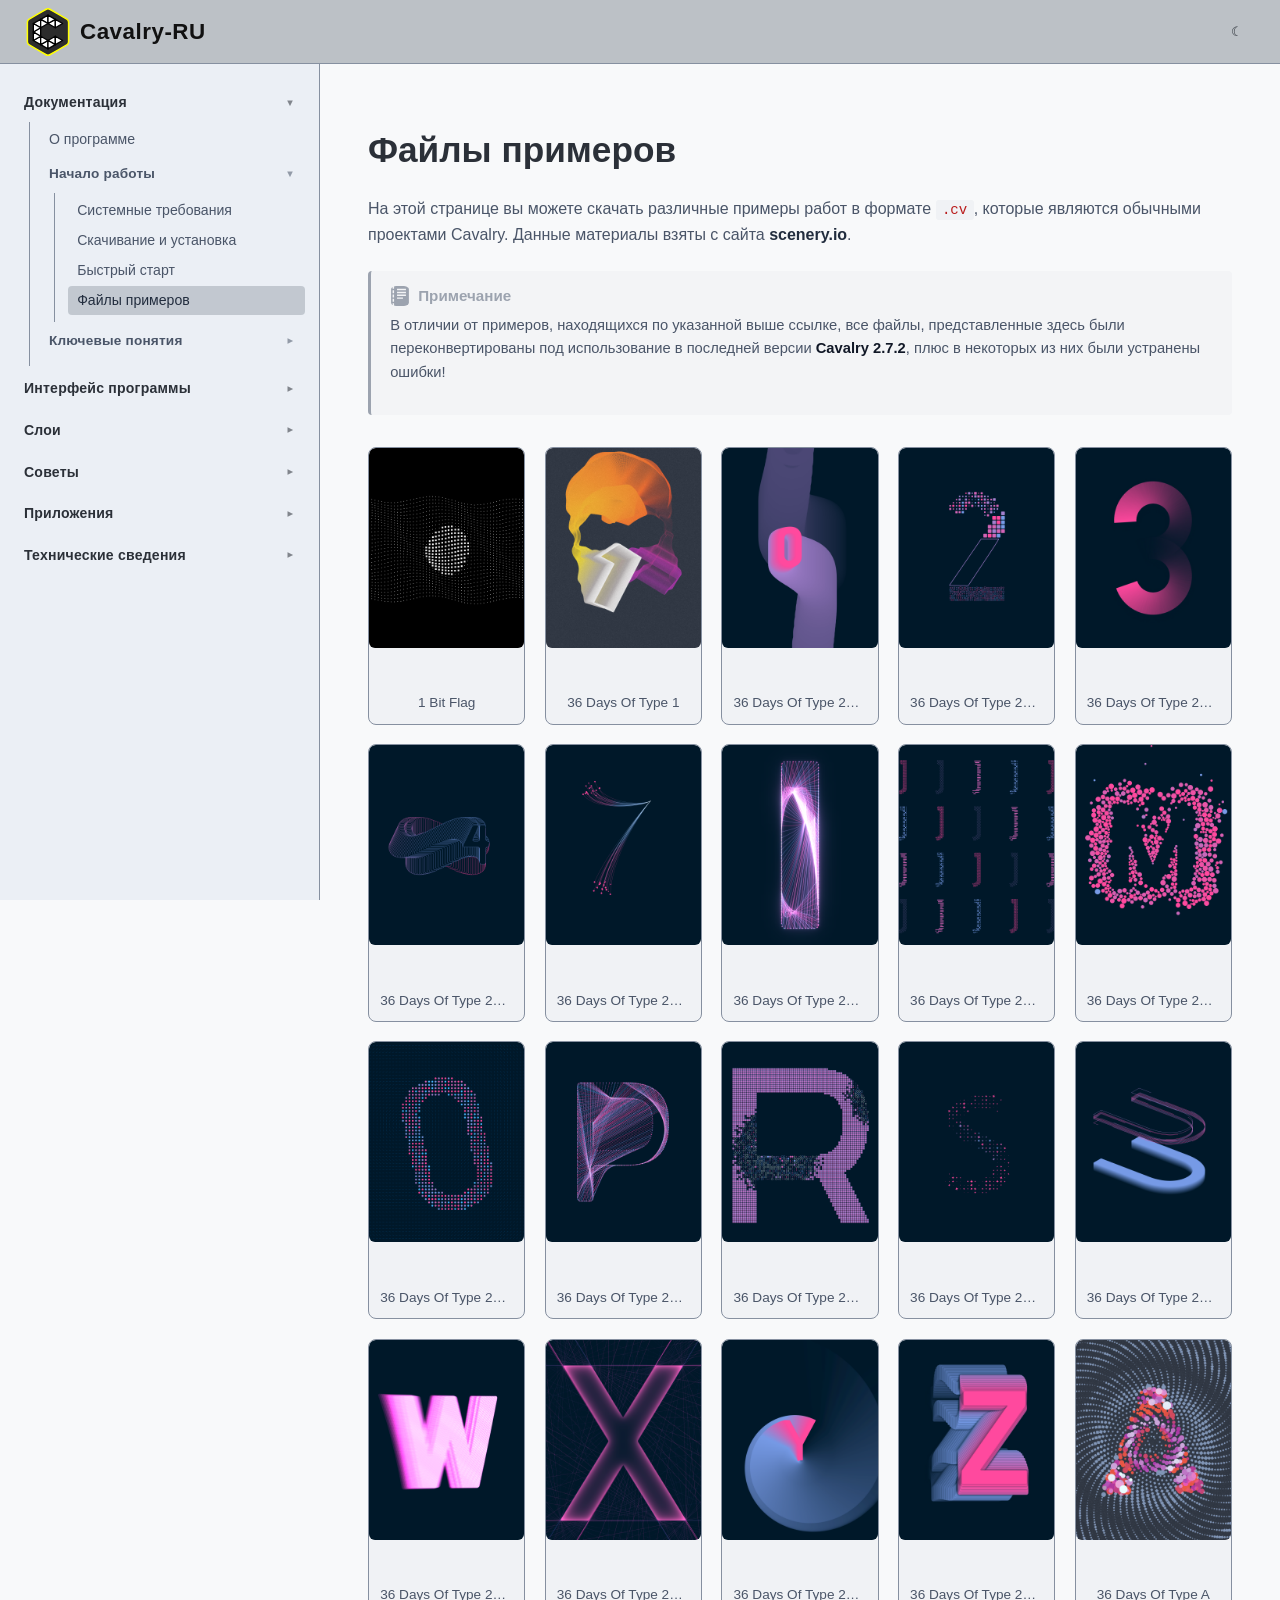
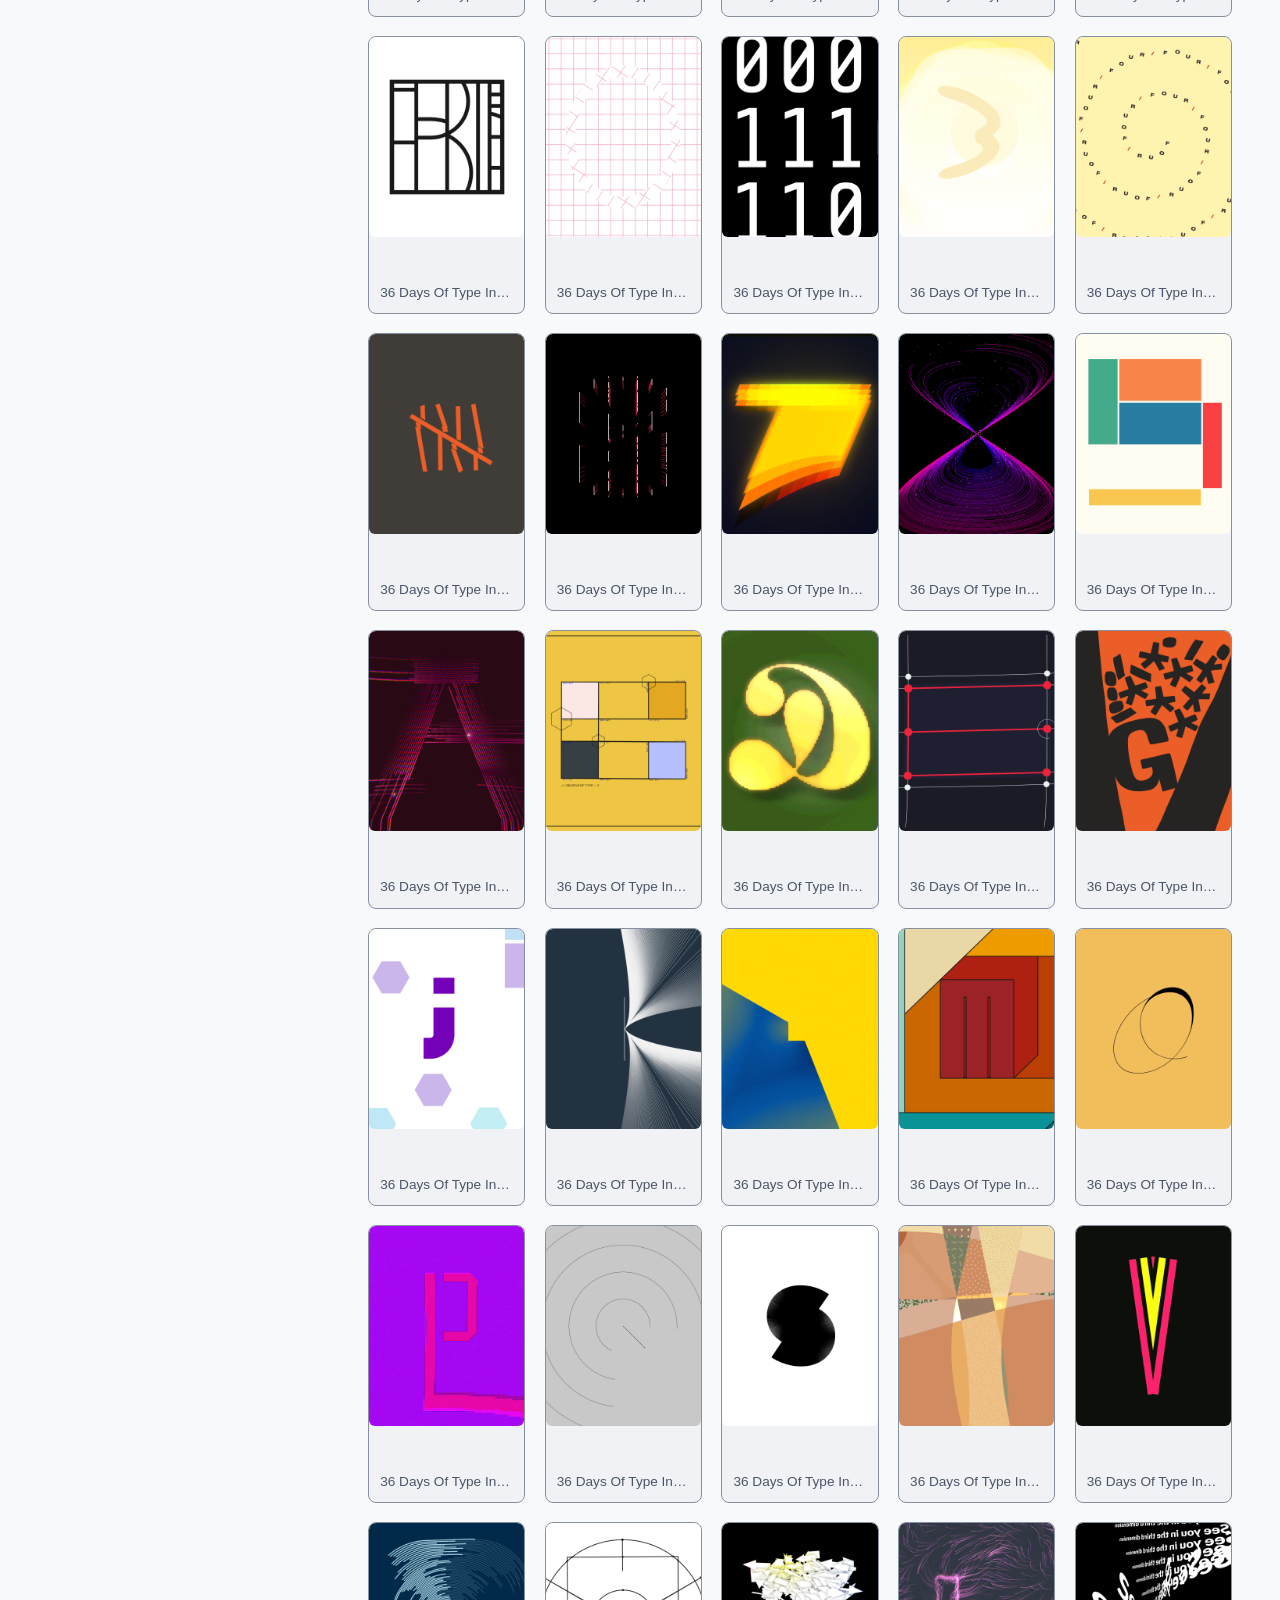
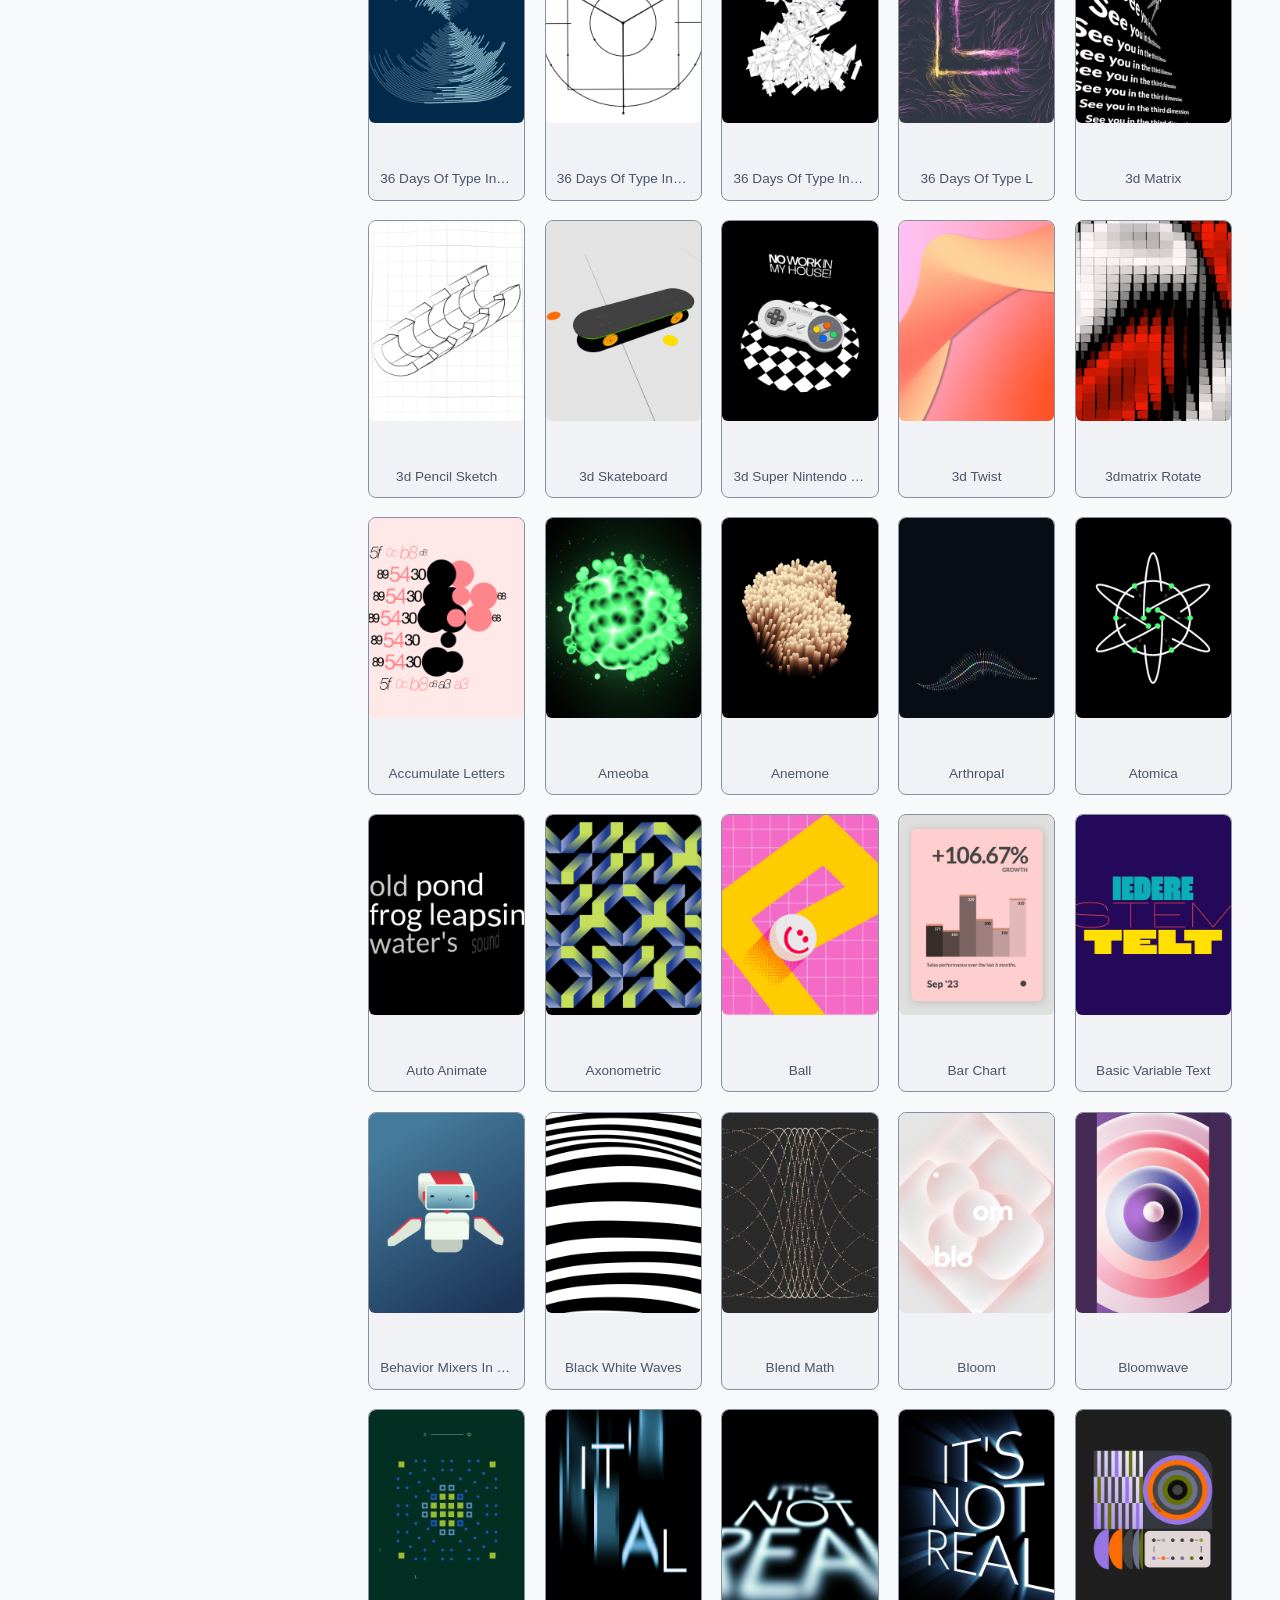
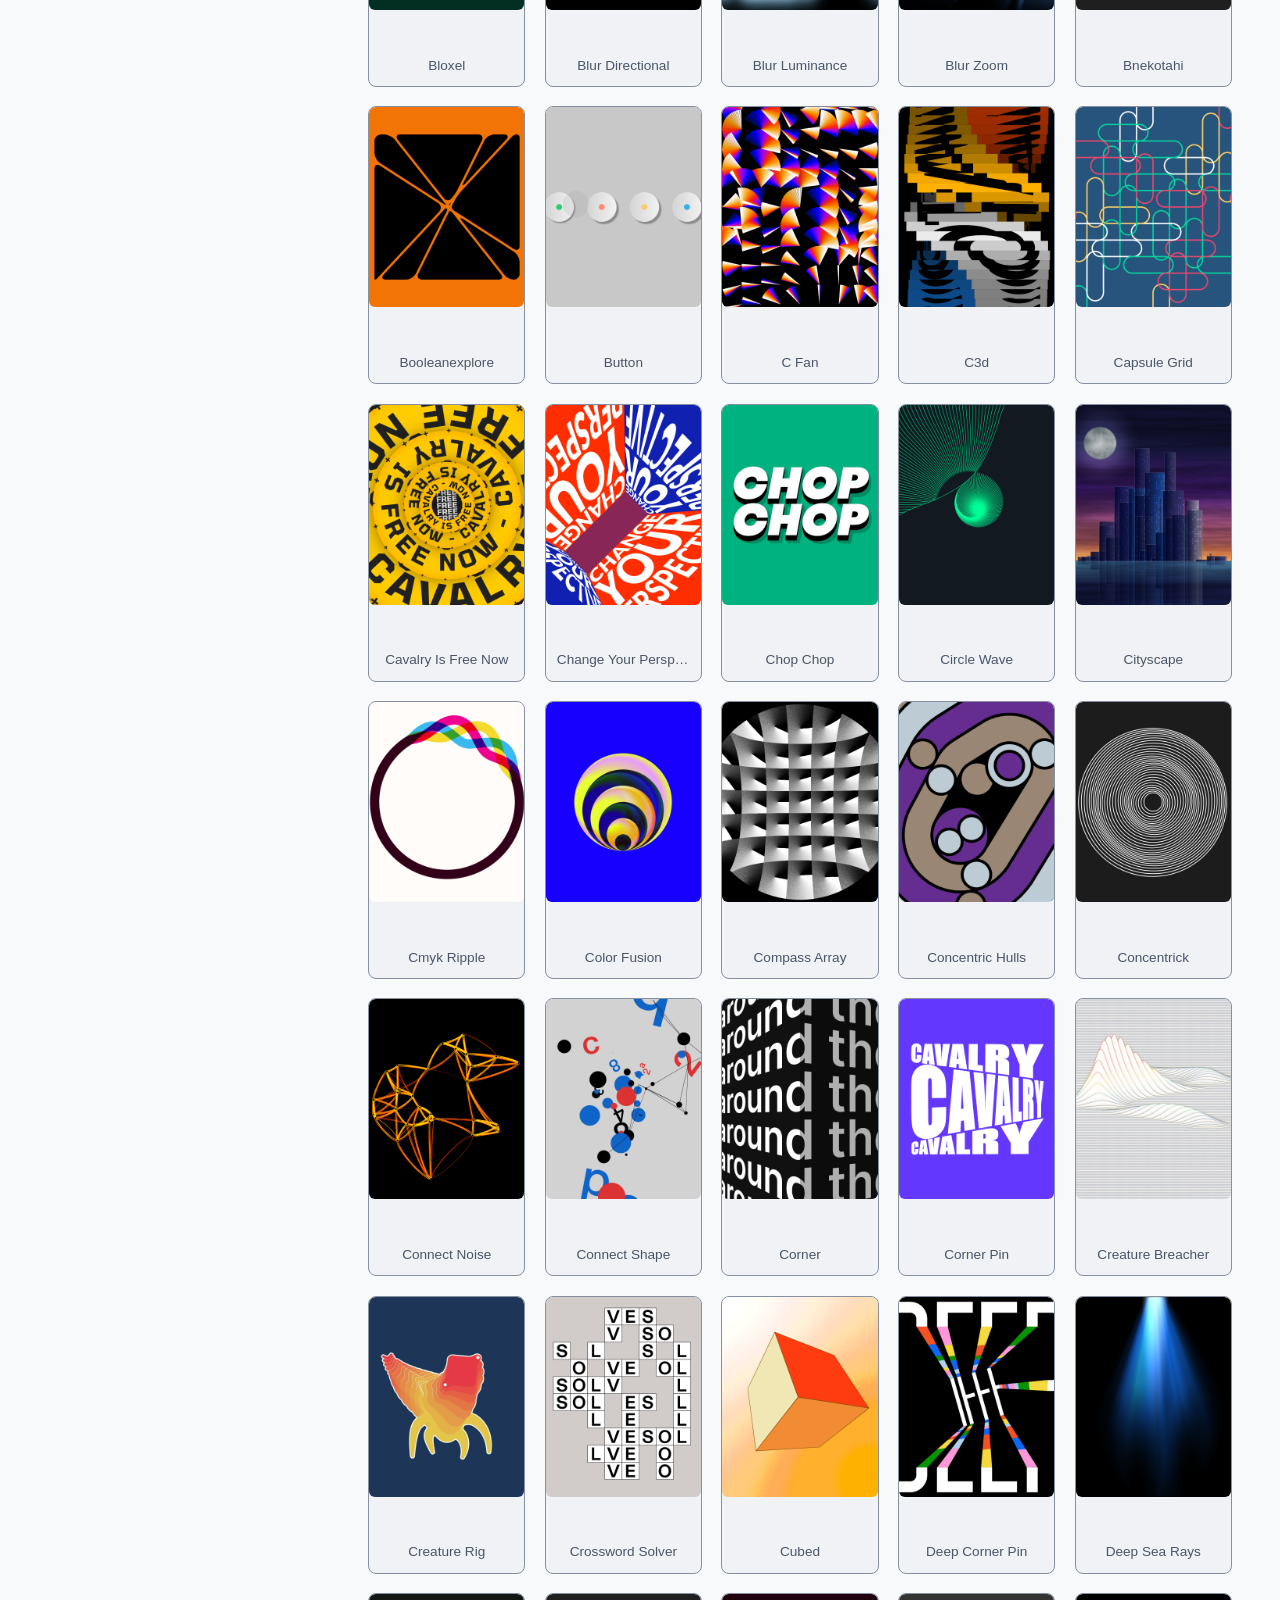
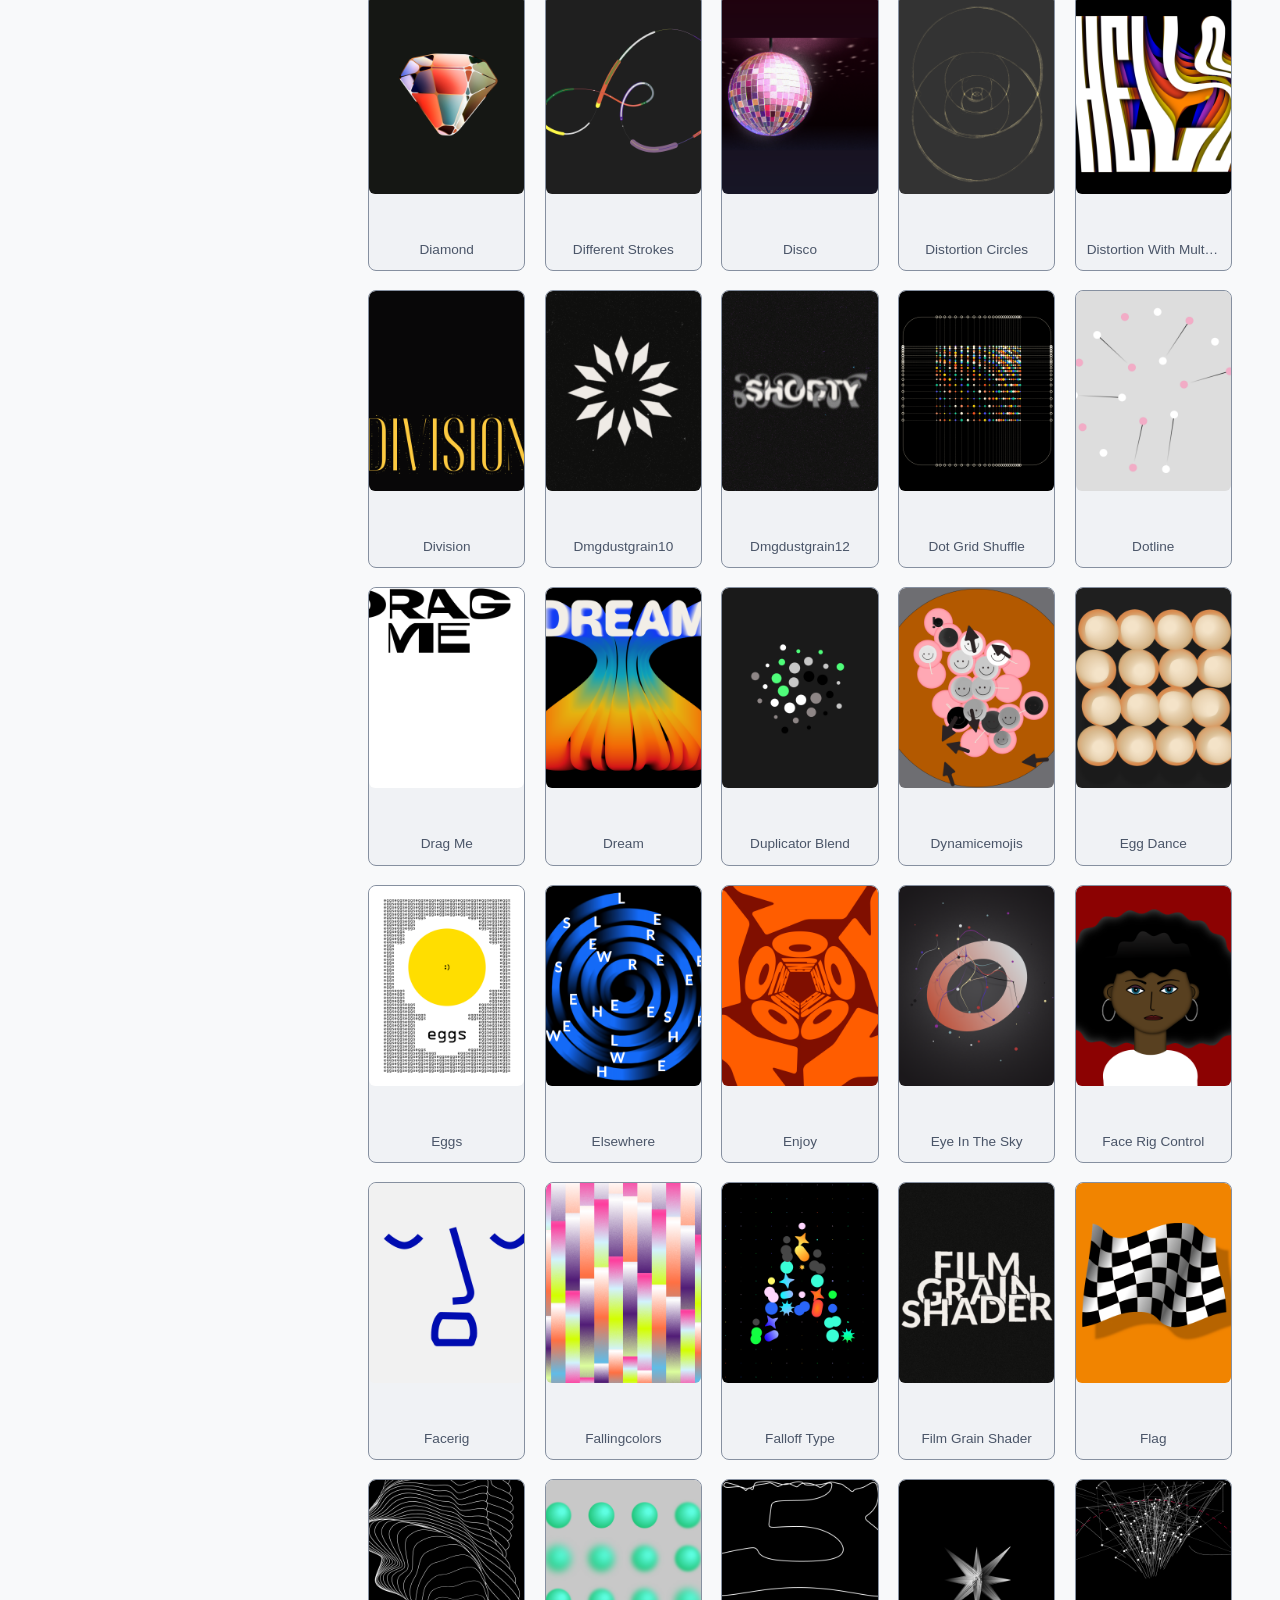
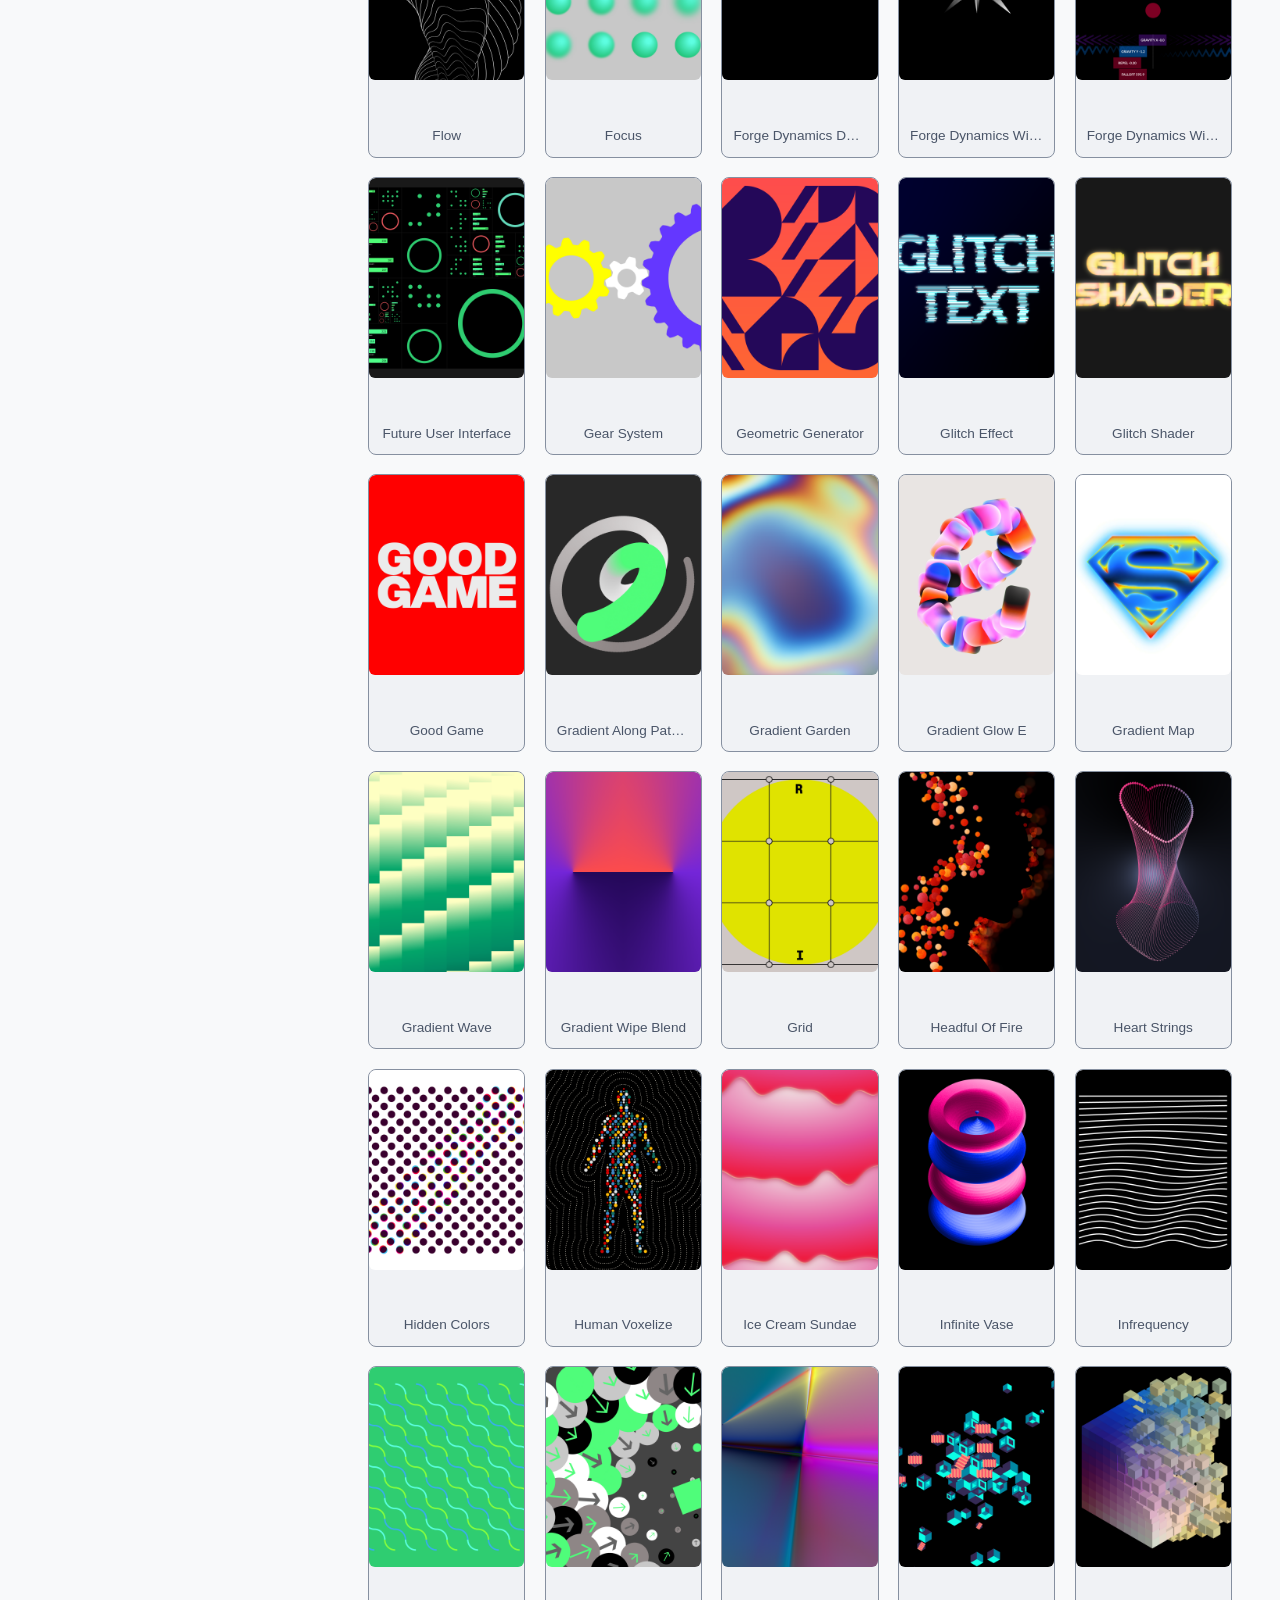
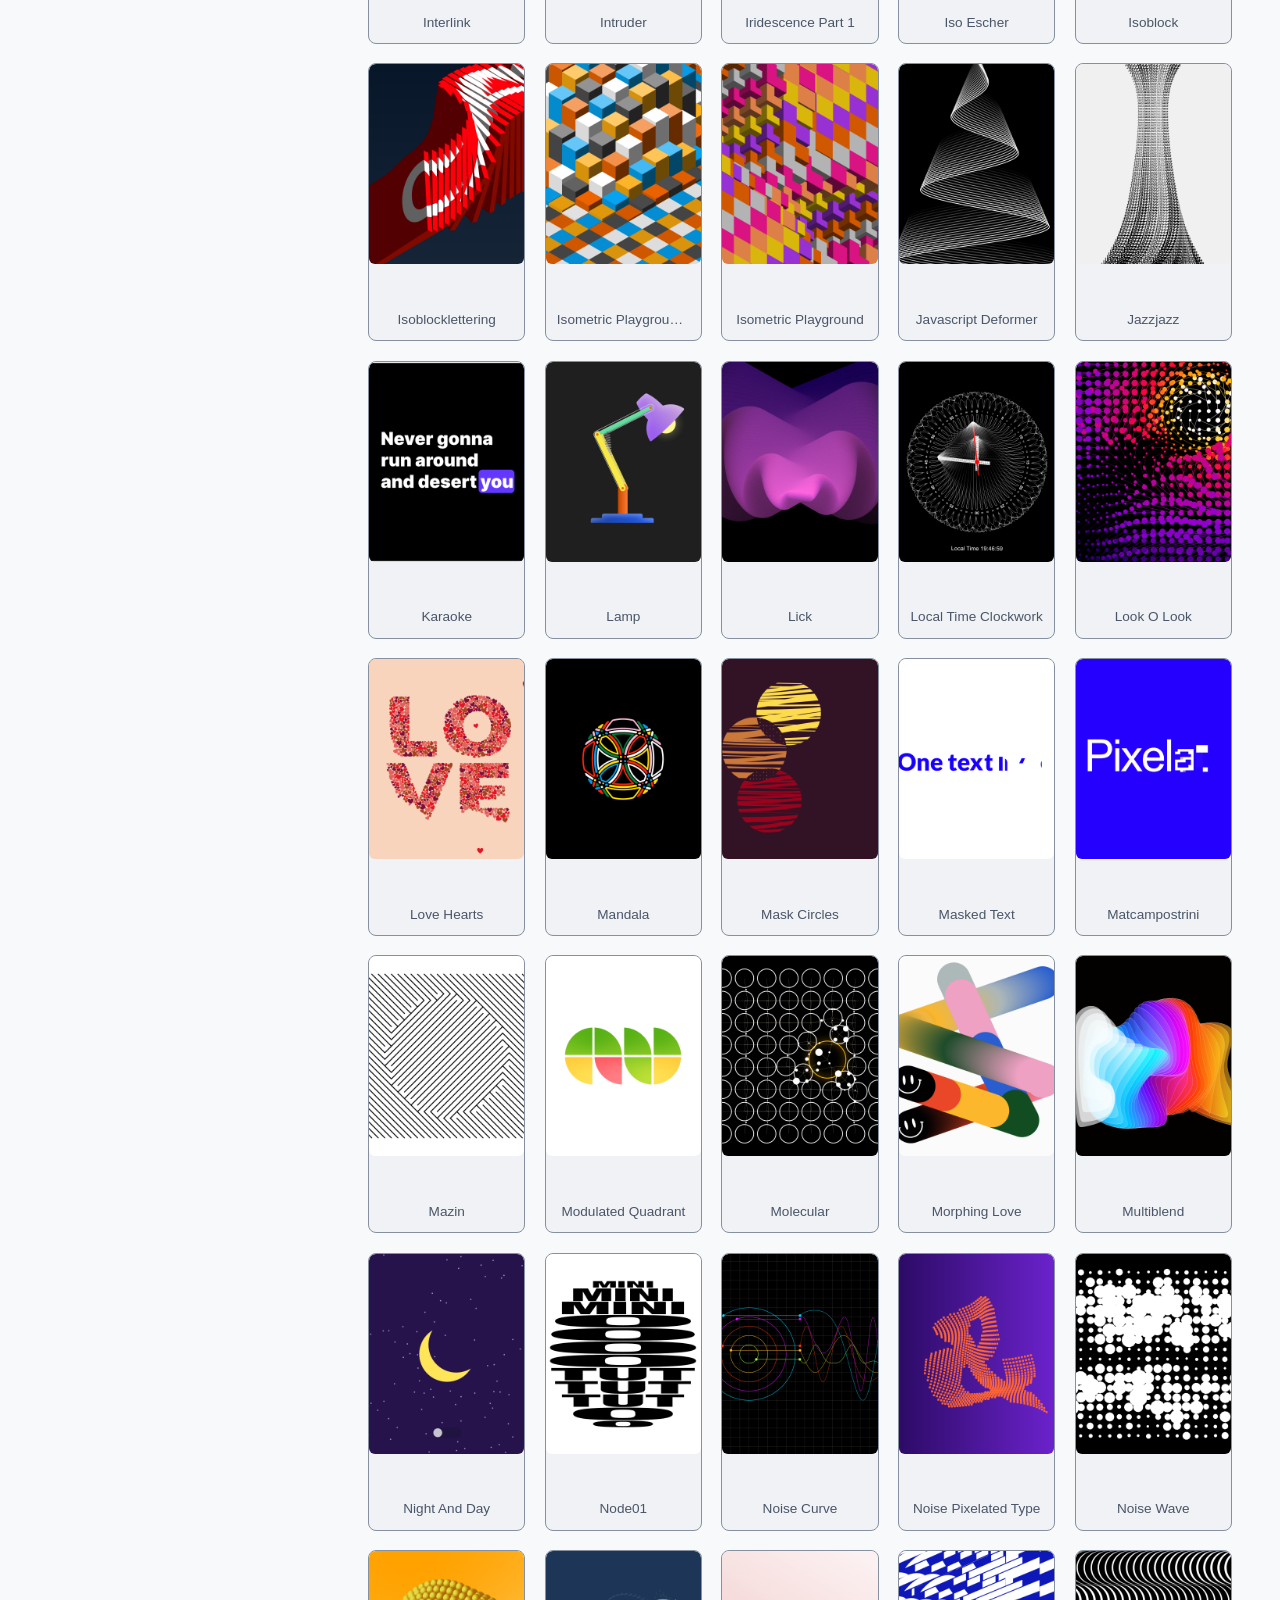
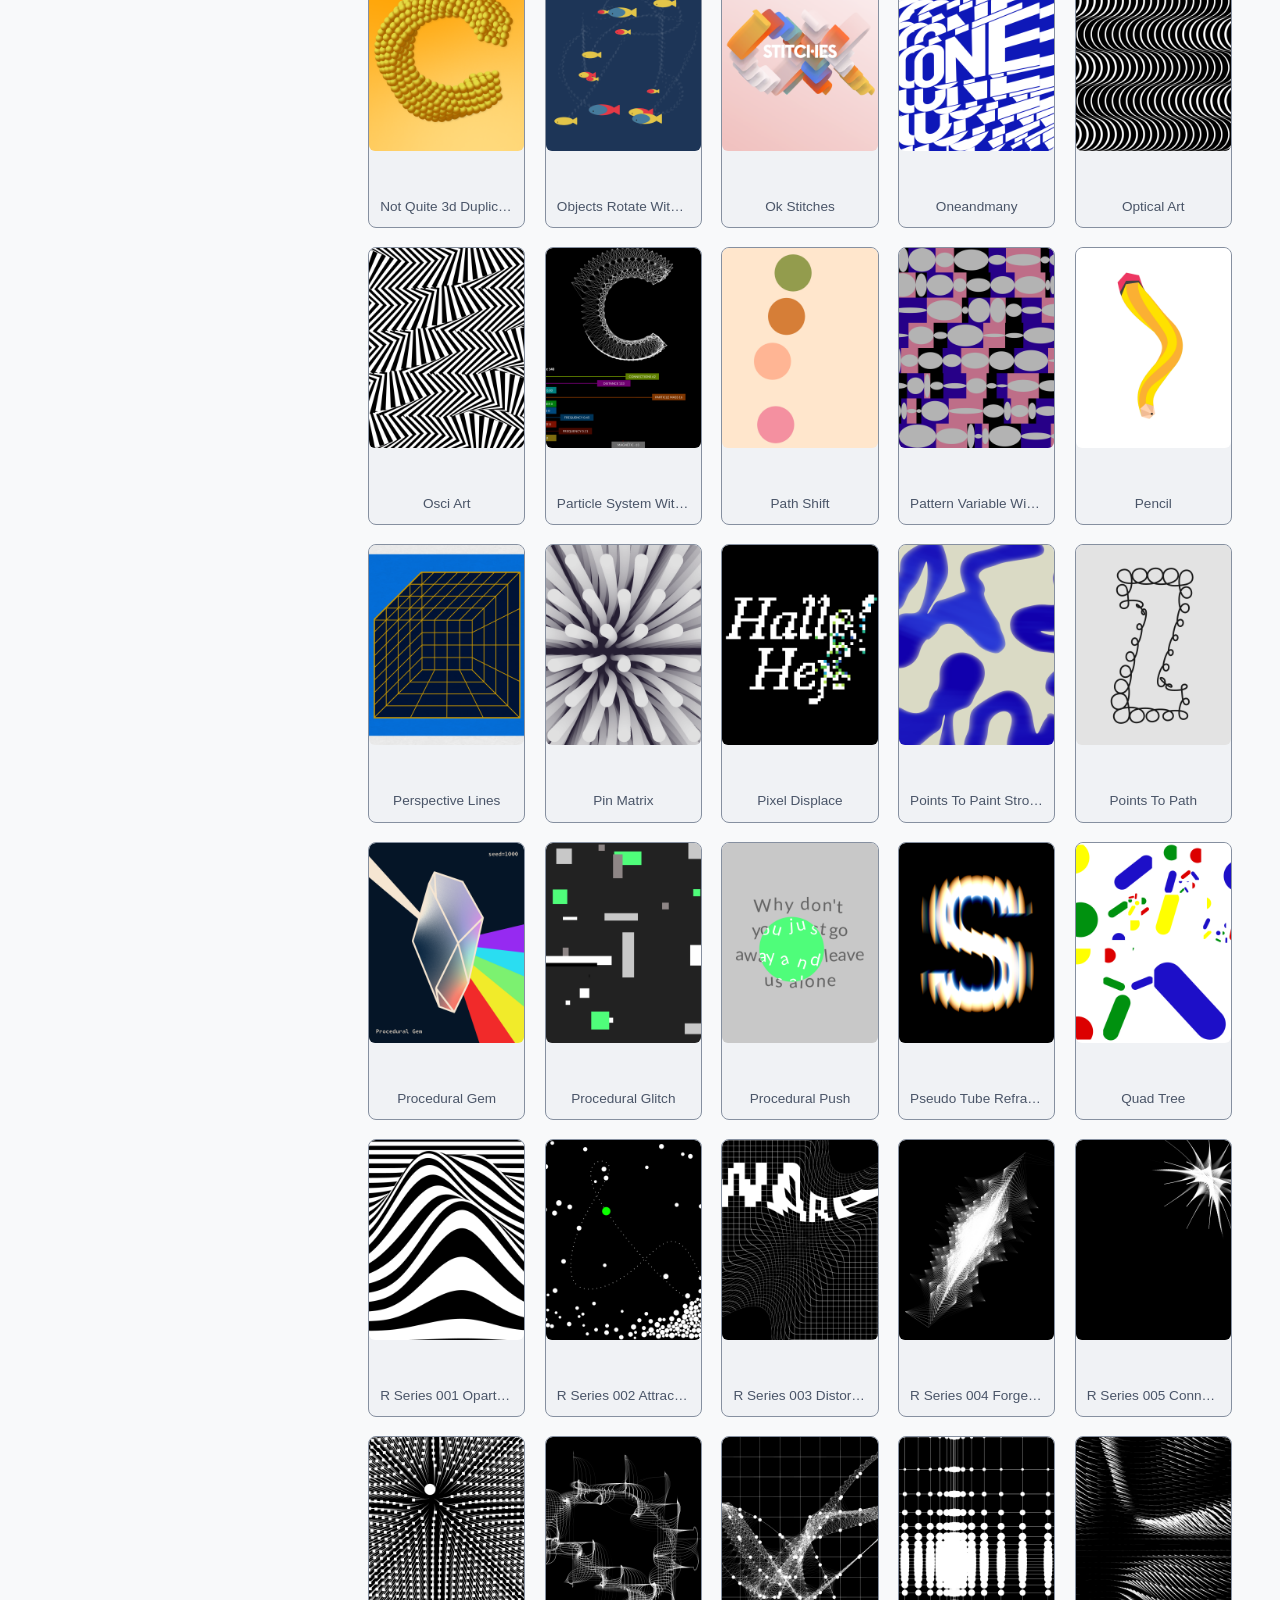
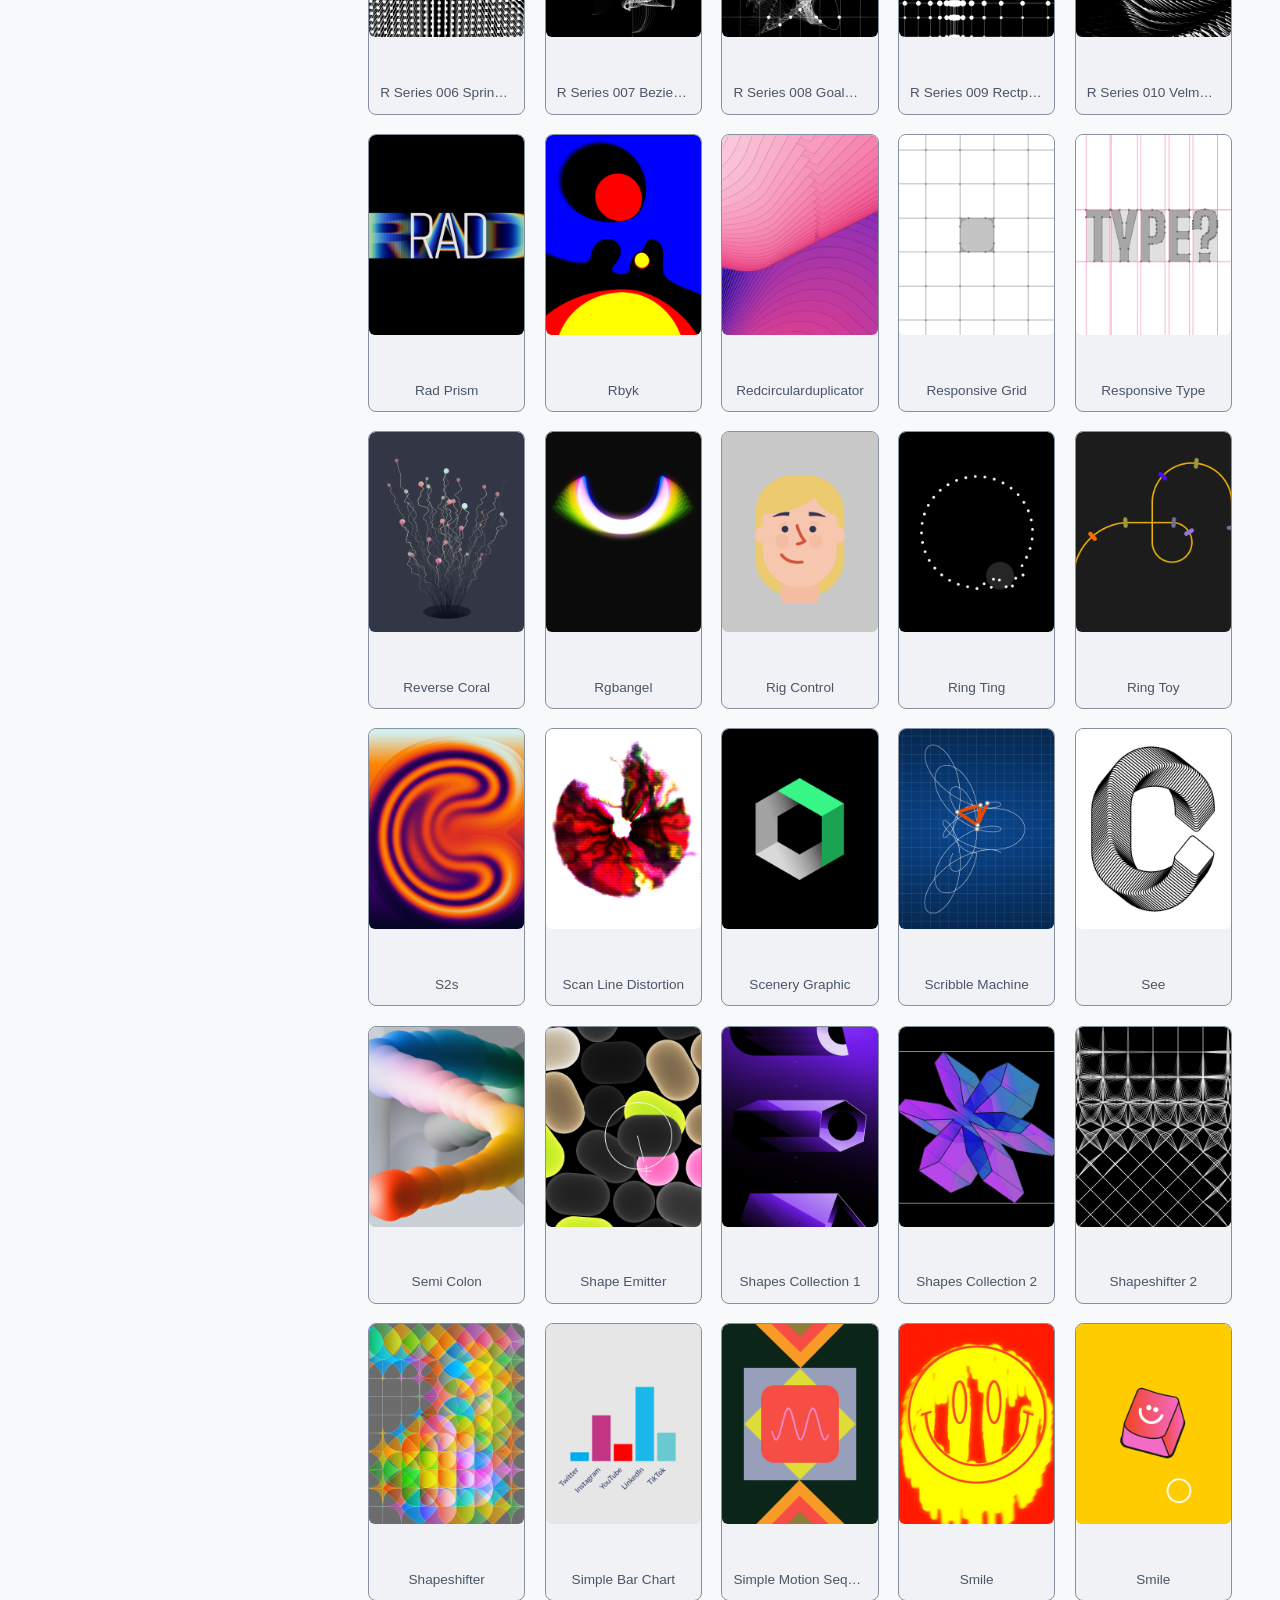
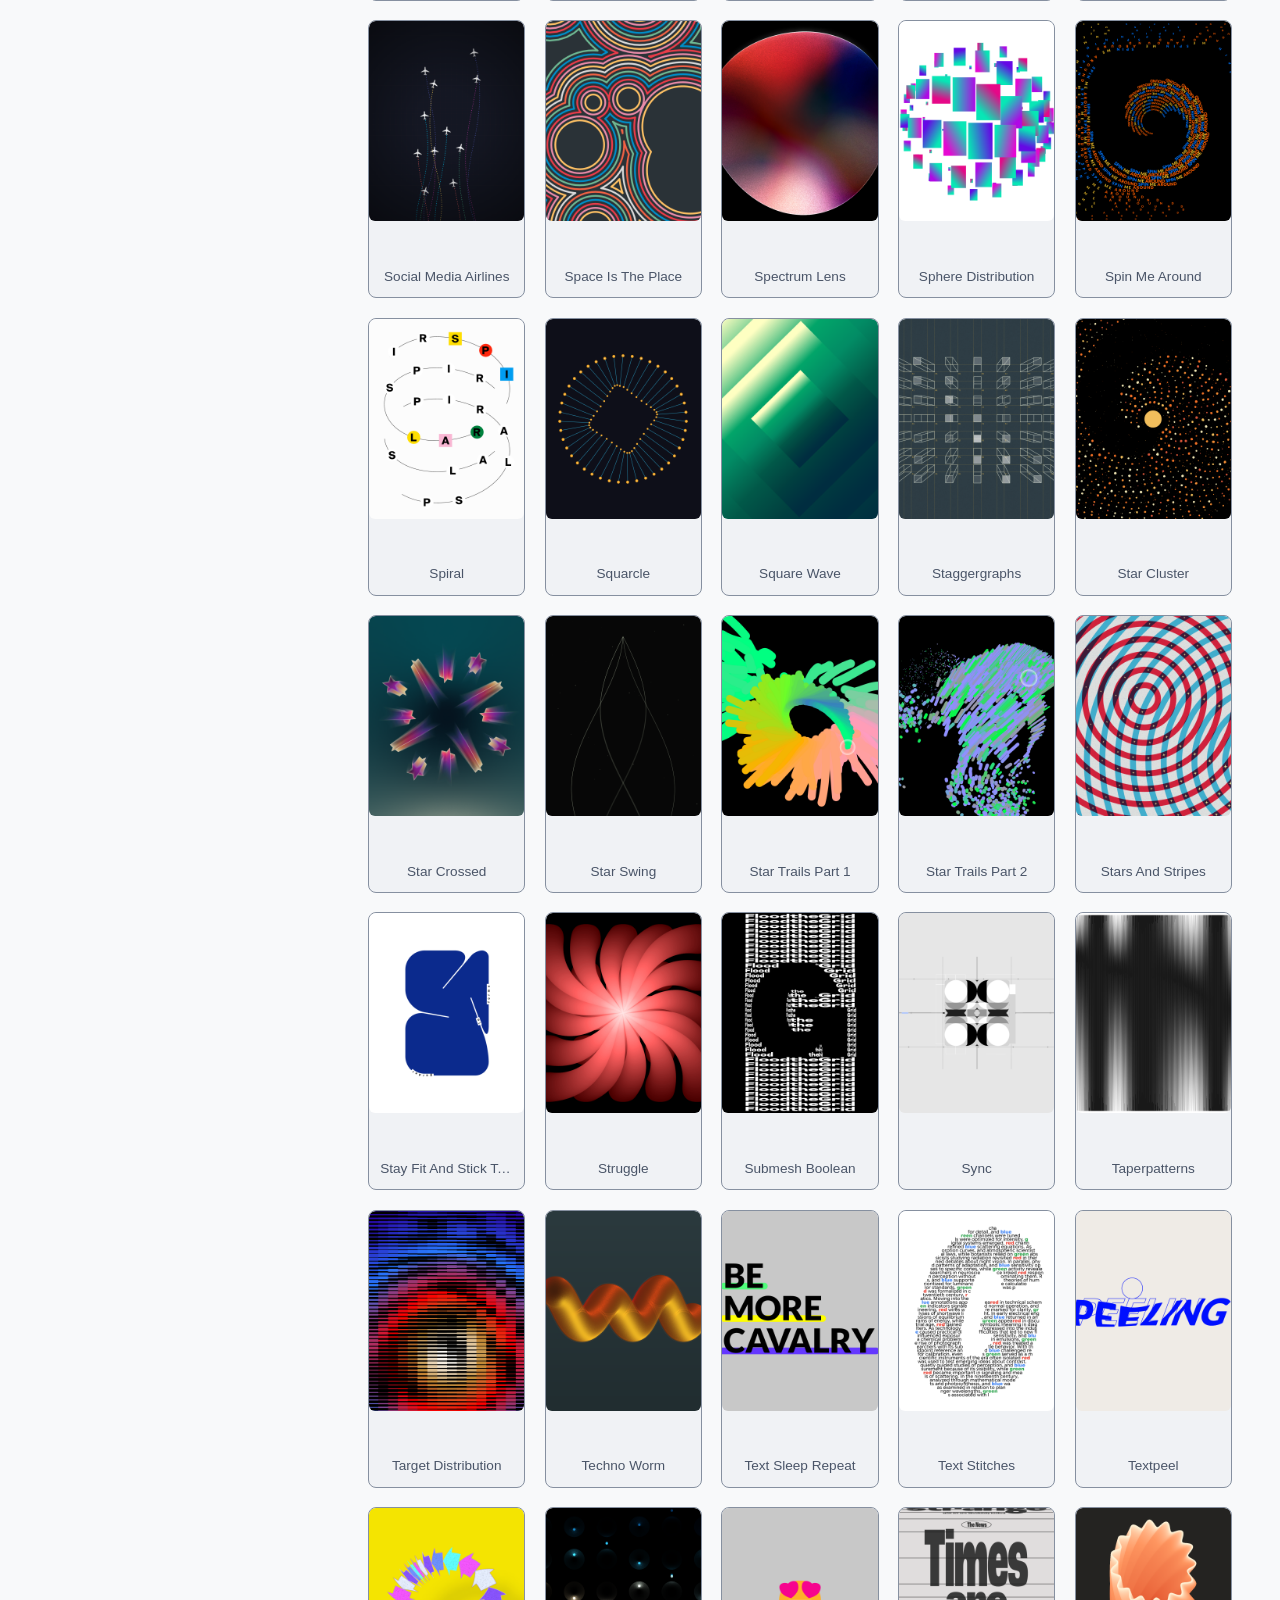
==== commit 2c354fc5: "Исправлена смена темы" ====
--- a/pages/example-files.html
+++ b/pages/example-files.html
@@ -6,11 +6,25 @@
     <title>Файлы примеров | Cavalry</title>
     <script>
     (function () {
-        const saved = localStorage.getItem('cavalry-theme');
-        const prefersLight = window.matchMedia('(prefers-color-scheme: light)').matches;
-        const theme = saved || (prefersLight ? 'light' : 'dark');
+        var saved = null;
+        try {
+            saved = localStorage.getItem('cavalry-theme');
+        } catch (e) {
+            saved = null;
+        }
+
+        var prefersLight = false;
+        try {
+            if (window.matchMedia) {
+                prefersLight = window.matchMedia('(prefers-color-scheme: light)').matches;
+            }
+        } catch (e) {
+            prefersLight = false;
+        }
+
+        var theme = saved || (prefersLight ? 'light' : 'dark');
         if (theme === 'light') {
-            document.documentElement.classList.add('light');
+            document.documentElement.className += ' light';
         }
     })();
 </script>
--- a/style.css
+++ b/style.css
@@ -1,125 +1,38 @@
-/*------------------------------------------------------------------------------
-СБРОС И БАЗОВЫЕ СТИЛИ
-------------------------------------------------------------------------------*/
+/*-------------------------------------- СБРОС И БАЗОВЫЕ СТИЛИ */
 * {
     margin: 0;
     padding: 0;
     box-sizing: border-box;
 }
 
-/*------------------------------------------------------------------------------
-ГЛОБАЛЬНЫЕ ЦВЕТА И РАЗМЕРЫ
-------------------------------------------------------------------------------*/
-:root {
-    /* ТЁМНАЯ ТЕМА (по умолчанию) */
-    --bg: #272727;
-    --bg-header: #1a1a1a;
-    --bg-sidebar: #1a1a1a;
-    --bg-card: #222;
-
-    --border: #313131;
-
-    --text: #e8e8e8;
-    --text-muted: #a0a0a0;
-    --text-dim: #666;
-
-    --logo-text: #4FFD7A;
-
-    --accent: #6ea8fe;
-    --accent-hover: #4c8ce8;
-
-    --success: #4caf50;
-    --warning: #ffb74d;
-    --danger: #ef5350;
-
-    --shadow-sidebar: 4px 0 20px rgba(0, 0, 0, 0.5);
-    --overlay-bg: rgba(0, 0, 0, 0.6);
-
-    --scrollbar-thumb: #2a2a2a;
-    --scrollbar-thumb-hover: #3a3a3a;
-
-    --info-bg: rgba(110, 168, 254, 0.08);
-    --info-border: #6ea8fe;
-    --info-text: #b8d0f5;
-
-    --warn-bg: rgba(255, 183, 77, 0.08);
-    --warn-border: #ffb74d;
-    --warn-text: #f5d9a8;
-
-    --note-bg: rgba(160, 160, 160, 0.08);
-    --note-border: #a0a0a0;
-    --note-text: #cccccc;
-
-    --tip-bg: rgba(76, 175, 80, 0.08);
-    --tip-border: #4caf50;
-    --tip-text: #b8e6bb;
-
-    --box-title: #ffffff;
-    --code-bg: #1a1a1a;
-    --code-text: #e0a0a0;
-    --pre-bg: #1a1a1a;
-
-    /* Размеры */
-    --sidebar-width: 320px;
-    --header-height: 64px;
-    --toc-height: 48px;
-}
-
-/*------------------------------------------------------------------------------
-СВЕТЛАЯ ТЕМА (класс на <html>)
-------------------------------------------------------------------------------*/
-html.light {
-    --bg: #ffffff;
-    --bg-header: #f8f9fa;
-    --bg-sidebar: #f5f6f8;
-    --bg-card: #f0f2f5;
-
-    --border: #e2e5e9;
-
-    --text: #1a1d21;
-    --text-muted: #4a5568;
-    --text-dim: #8b95a5;
-    
-    --logo-text: #111;
-
-    --accent: #2563eb;
-    --accent-hover: #1d4ed8;
-
-    --success: #16a34a;
-    --warning: #d97706;
-    --danger: #dc2626;
-
-    --shadow-sidebar: 4px 0 20px rgba(0, 0, 0, 0.08);
-    --overlay-bg: rgba(0, 0, 0, 0.35);
-
-    --scrollbar-thumb: #d0d4da;
-    --scrollbar-thumb-hover: #b8bdc5;
-
-    --info-bg: #eff6ff;
-    --info-border: #3b82f6;
-    --info-text: #1e40af;
-
-    --warn-bg: #fffbeb;
-    --warn-border: #f59e0b;
-    --warn-text: #92400e;
-
-    --note-bg: #f3f4f6;
-    --note-border: #9ca3af;
-    --note-text: #374151;
-
-    --tip-bg: #ecfdf5;
-    --tip-border: #10b981;
-    --tip-text: #065f46;
-
-    --box-title: #111827;
-    --code-bg: #f0f2f5;
-    --code-text: #b91c1c;
-    --pre-bg: #f8f9fa;
-}
-
-/*------------------------------------------------------------------------------
-ОТКЛЮЧЕНИЕ TRANSITION ПРИ ЗАГРУЗКЕ (против мигания)
-------------------------------------------------------------------------------*/
+
+/*-------------------------------------- Базовая разметка */
+html {
+    scroll-behavior: auto;
+}
+
+html.lenis,
+html.lenis body {
+    height: auto;
+}
+
+.lenis.lenis-smooth {
+    scroll-behavior: auto !important;
+}
+
+.lenis.lenis-smooth [data-lenis-prevent] {
+    overscroll-behavior: contain;
+}
+
+.lenis.lenis-stopped {
+    overflow: hidden;
+}
+
+.lenis.lenis-smooth iframe {
+    pointer-events: none;
+}
+
+/*-------------------------------------- Избавление от мигания */
 .no-transition,
 .no-transition *,
 .no-transition *::before,
@@ -127,202 +40,38 @@
     transition: none !important;
 }
 
-
-/*------------------------------------------------------------------------------
-БАЗОВАЯ РАЗМЕТКА
-------------------------------------------------------------------------------*/
-html {
-    scroll-behavior: auto;
-}
-
-html.lenis,
-html.lenis body {
-    height: auto;
-}
-
-.lenis.lenis-smooth {
-    scroll-behavior: auto !important;
-}
-
-.lenis.lenis-smooth [data-lenis-prevent] {
-    overscroll-behavior: contain;
-}
-
-.lenis.lenis-stopped {
-    overflow: hidden;
-}
-
-.lenis.lenis-smooth iframe {
-    pointer-events: none;
-}
-
+/*-------------------------------------- Размеры (общие для тем) */
+:root {
+    --sidebar-width: 320px;
+    --header-height: 64px;
+    --toc-height: 48px;
+}
+
+/*-------------------------------------- Базовые стили (ТЁМНАЯ ТЕМА по умолчанию) */
 body {
     font-family: -apple-system, BlinkMacSystemFont, "Segoe UI", Roboto,
                  "Helvetica Neue", Arial, sans-serif;
-    background-color: var(--bg);
-    color: var(--text);
+    background-color: #272727;
+    color: #e8e8e8;
     line-height: 1.6;
     min-height: 100vh;
     margin: 0;
 }
 
-/*------------------------------------------------------------------------------
-ШАПКА
-------------------------------------------------------------------------------*/
+/* Шапка */
 header {
     position: fixed;
     top: 0;
     left: 0;
     right: 0;
     height: var(--header-height);
-    background-color: var(--bg-header);
-    border-bottom: 1px solid var(--border);
+    background-color: #1a1a1a;
+    border-bottom: 1px solid #313131;
     padding: 0 1.5rem;
     display: flex;
     align-items: center;
     justify-content: space-between;
     z-index: 200;
-}
-
-/*------------------------------------------------------------------------------
-САЙДБАР
-------------------------------------------------------------------------------*/
-aside {
-    position: fixed;
-    top: var(--header-height);
-    left: 0;
-    bottom: 0;
-    width: var(--sidebar-width);
-    background-color: var(--bg-sidebar);
-    border-right: 1px solid var(--border);
-    padding: 1.2rem 0.9rem;
-    overflow-y: auto;
-    overscroll-behavior: contain;
-    scrollbar-width: thin;
-    scrollbar-color: var(--scrollbar-thumb) transparent;
-    z-index: 100;
-}
-
-aside::-webkit-scrollbar { width: 8px; }
-aside::-webkit-scrollbar-track { background: transparent; }
-aside::-webkit-scrollbar-thumb {
-    background: var(--scrollbar-thumb);
-    border-radius: 4px;
-}
-aside::-webkit-scrollbar-thumb:hover {
-    background: var(--scrollbar-thumb-hover);
-}
-
-/*------------------------------------------------------------------------------
-ГЛАВНЫЙ КОНТЕНТ
-------------------------------------------------------------------------------*/
-main {
-    flex: 1;
-    min-width: 0;
-    margin-left: var(--sidebar-width);
-    margin-top: var(--header-height);
-    padding: 4rem 3rem 4rem;
-    min-height: calc(100vh - var(--header-height));
-}
-
-body.has-toc main {
-    margin-top: calc(var(--header-height) + var(--toc-height, 48px));
-    min-height: calc(100vh - var(--header-height) - var(--toc-height, 48px));
-}
-
-main a {
-    color: var(--accent);
-    text-decoration: none;
-    font-weight: bold;
-}
-
-main a:hover {
-    text-decoration: underline;
-}
-
-.content {
-    max-width: 1000px;
-    margin: 0 auto;
-}
-
-.content img {
-    max-width: 100%;
-    height: auto;
-    display: block;
-    border-radius: 6px;
-    margin: auto auto 2.2rem auto;
-}
-
-.content img.inline-icon {
-    display: inline-block;
-    vertical-align: middle;
-    width: 20px;
-    height: 20px;
-    margin: 0 0.15rem;
-    max-width: none;
-    border-radius: 0;
-}
-
-.content figure {
-    margin: 1.5rem 0;
-    text-align: center;
-}
-
-.content figure img {
-    max-width: 100%;
-    height: auto;
-    display: block;
-    margin: 0 auto;
-    border-radius: 6px;
-    border: 1px solid var(--border);
-}
-
-.content figcaption {
-    margin-top: 0.6rem;
-    font-size: 0.85rem;
-    color: var(--text-dim);
-    font-style: italic;
-    line-height: 1.4;
-}
-
-/* Списки */
-.content ul,
-ul.content-list {
-    list-style: disc;
-    margin: 1rem 0;
-    padding-left: 1.5rem;
-    color: var(--text-muted);
-}
-
-ul.content-list > li::before {
-    content: none;
-    display: none;
-}
-
-.content ul li,
-ul.content-list li {
-    margin-bottom: 0.4rem;
-    padding-left: 0.2rem;
-}
-
-/* Вложенные списки */
-.content ul ul,
-ul.content-list ul {
-    list-style: disc;
-    margin: 0.4rem 0;
-    padding-left: 1.2rem;
-    color: var(--text-muted);
-}
-
-.content ul ul ul,
-ul.content-list ul ul {
-    padding-left: 1.2rem;
-    list-style: disc;
-}
-
-.content ul li::marker,
-ul.content-list li::marker {
-    color: var(--accent);
 }
 
 /* Логотип */
@@ -332,7 +81,7 @@
     gap: 0.5rem;
     font-size: 1.4rem;
     font-weight: 700;
-    color: var(--logo-text);
+    color: #ffff03;
     letter-spacing: 0.5px;
     text-decoration: none;
     flex-shrink: 0;
@@ -356,9 +105,9 @@
 /* Кнопка темы */
 .theme-toggle {
     background: none;
-    border: none;                    /* 👈 убираем рамку */
-    outline: none;                   /* 👈 убираем фокусную рамку */
-    -webkit-appearance: none;        /* 👈 убираем системный стиль (Safari) */
+    border: none;
+    outline: none;
+    -webkit-appearance: none;
     appearance: none;
     width: 38px;
     height: 38px;
@@ -368,14 +117,13 @@
     cursor: pointer;
     line-height: 1;
     padding: 0;
-    color: var(--text);
+    color: #e8e8e8;
     flex-shrink: 0;
 }
 
 .theme-toggle:hover {
     background: none;
-    
-    color: var(--accent);
+    color: #6ea8fe;
 }
 
 .theme-toggle svg {
@@ -385,7 +133,7 @@
     display: block;
 }
 
-/* Показ ☀/☾ в зависимости от темы */
+/* Иконки ☀/☾ */
 .theme-toggle .icon-sun { display: inline-block; }
 .theme-toggle .icon-moon { display: none; }
 
@@ -397,7 +145,7 @@
     display: none;
     background: none;
     border: none;
-    color: var(--text);
+    color: #e8e8e8;
     font-size: 1.5rem;
     cursor: pointer;
     padding: 0.3rem 0.6rem;
@@ -405,9 +153,192 @@
     flex-shrink: 0;
 }
 
-/*------------------------------------------------------------------------------
-СТРАНИЧНОЕ МЕНЮ (TOC)
-------------------------------------------------------------------------------*/
+/* Сайдбар */
+aside {
+    position: fixed;
+    top: var(--header-height);
+    left: 0;
+    bottom: 0;
+    width: var(--sidebar-width);
+    background-color: #1a1a1a;
+    border-right: 1px solid #313131;
+    padding: 1.2rem 0.9rem;
+    overflow-y: auto;
+    overscroll-behavior: contain;
+    scrollbar-width: thin;
+    scrollbar-color: #2a2a2a transparent;
+    z-index: 100;
+}
+
+aside::-webkit-scrollbar { width: 8px; }
+aside::-webkit-scrollbar-track { background: transparent; }
+aside::-webkit-scrollbar-thumb {
+    background: #2a2a2a;
+    border-radius: 4px;
+}
+aside::-webkit-scrollbar-thumb:hover {
+    background: #3a3a3a;
+}
+
+/* Заголовки групп в сайдбаре */
+.nav-group {
+    margin-bottom: 0.2rem;
+}
+
+.nav-group-title {
+    display: flex;
+    align-items: center;
+    justify-content: space-between;
+    width: 100%;
+    padding: 0.5rem 0.6rem;
+    margin: 0;
+    background: none;
+    border: none;
+    border-radius: 4px;
+    color: #e8e8e8;
+    font-family: inherit;
+    font-size: 0.88rem;
+    font-weight: 700;
+    letter-spacing: 0.2px;
+    cursor: pointer;
+    user-select: none;
+    outline: none;
+    text-align: left;
+}
+
+.nav-group-title:hover {
+    color: #6ea8fe;
+    background-color: rgba(37, 99, 235, 0.1);
+}
+
+.nav-group-title:focus-visible {
+    background-color: rgba(110, 168, 254, 0.2);
+    color: #6ea8fe;
+}
+
+.nav-group-title .arrow {
+    font-size: 0.6rem;
+    opacity: 0.55;
+    transition: transform 0.2s ease;
+    line-height: 1;
+    flex-shrink: 0;
+}
+
+.nav-group.collapsed .nav-group-title .arrow {
+    transform: rotate(-90deg);
+}
+
+.nav-group-content {
+    max-height: 20000px;
+    overflow: hidden;
+    transition: max-height 0.3s ease, opacity 0.2s ease;
+    opacity: 1;
+}
+
+.nav-group.collapsed .nav-group-content {
+    max-height: 0;
+    opacity: 0;
+}
+
+.nav-group-content ul {
+    list-style: none;
+    padding: 0.2rem 0 0.4rem 0.6rem;
+    margin: 0;
+    border-left: 1px solid #313131;
+    margin-left: 0.6rem;
+}
+
+.nav-group-content li {
+    margin: 0;
+}
+
+.nav-group-content a {
+    display: block;
+    color: #a0a0a0;
+    text-decoration: none;
+    font-size: 0.88rem;
+    padding: 0.32rem 0.6rem;
+    border-radius: 4px;
+    line-height: 1.4;
+}
+
+.nav-group-content a:hover {
+    color: #6ea8fe;
+    background-color: rgba(110, 168, 254, 0.1);
+}
+
+.nav-group-content a.active {
+    color: #6ea8fe;
+    background-color: rgba(110, 168, 254, 0.2);
+    font-weight: 500;
+}
+
+.nav-group-content .nav-group {
+    margin: 0;
+}
+
+.nav-group-content .nav-group-title {
+    padding-left: 0.6rem;
+    font-size: 0.85rem;
+    font-weight: 600;
+    color: #a0a0a0;
+}
+
+.nav-group-content .nav-group-title:hover {
+    color: #6ea8fe;
+}
+
+.nav-group-content .nav-group-content ul {
+    padding-left: 0.8rem;
+    margin-left: 0.6rem;
+    border-left: 1px solid #313131;
+}
+
+a.nav-group-title.active {
+    color: #6ea8fe;
+    background-color: rgba(110, 168, 254, 0.15);
+    border-radius: 4px;
+}
+
+a.nav-group-title {
+    text-decoration: none;
+}
+
+a.nav-group-title:hover {
+    text-decoration: none;
+}
+
+.nav-group-content { padding-left: 0.3rem; }
+
+/* Навигация между страницами */
+.page-nav {
+    display: flex;
+    justify-content: space-between;
+    margin-top: 1rem;
+    padding-top: 1.5rem;
+    padding-bottom: 1.5rem;
+    border-top: 1px solid #313131;
+    border-bottom: 1px solid #313131;
+    gap: 1rem;
+}
+
+.page-nav a {
+    color: #6ea8fe;
+    text-decoration: none;
+    font-size: 0.95rem;
+    padding: 0.6rem 1rem;
+    border: 1px solid #313131;
+    border-radius: 6px;
+    background-color: #222;
+}
+
+.page-nav a:hover {
+    border-color: #6ea8fe;
+    background-color: rgba(110, 168, 254, 0.08);
+    text-decoration: none;
+}
+
+/* Страничное меню под шапкой */
 .page-toc {
     position: fixed;
     top: var(--header-height);
@@ -415,8 +346,8 @@
     right: 0;
     z-index: 90;
     height: var(--toc-height, 48px);
-    background-color: var(--bg-card);
-    border-bottom: 1px solid var(--border);
+    background-color: #222;
+    border-bottom: 1px solid #313131;
     padding: 0 1.5rem;
     display: flex;
     align-items: center;
@@ -426,17 +357,17 @@
     overflow-y: hidden;
     white-space: nowrap;
     scrollbar-width: thin;
-    scrollbar-color: var(--border) transparent;
+    scrollbar-color: #313131 transparent;
 }
 
 .page-toc::-webkit-scrollbar { height: 4px; }
 .page-toc::-webkit-scrollbar-track { background: transparent; }
 .page-toc::-webkit-scrollbar-thumb {
-    background: var(--border);
+    background: #313131;
     border-radius: 2px;
 }
 .page-toc::-webkit-scrollbar-thumb:hover {
-    background: var(--text-dim);
+    background: #666;
 }
 
 .page-toc-title {
@@ -444,7 +375,7 @@
     font-weight: 700;
     text-transform: uppercase;
     letter-spacing: 0.8px;
-    color: var(--text-dim);
+    color: #666;
     margin-right: 0.4rem;
     flex-shrink: 0;
     white-space: nowrap;
@@ -469,10 +400,10 @@
 
 .page-toc a {
     display: inline-block;
-    color: var(--text-muted);
+    color: #a0a0a0;
     text-decoration: none;
     padding: 0.25rem 0.7rem;
-    border: 1px solid var(--border);
+    border: 1px solid #313131;
     border-radius: 999px;
     background-color: transparent;
     line-height: 1.3;
@@ -482,16 +413,16 @@
 }
 
 .page-toc a:hover {
-    color: var(--accent);
-    border-color: var(--accent);
+    color: #6ea8fe;
+    border-color: #6ea8fe;
     background-color: rgba(37, 99, 235, 0.08);
     text-decoration: none;
 }
 
 .page-toc a.active {
+    background-color: #6ea8fe;
+    border-color: #6ea8fe;
     color: #fff;
-    background-color: var(--accent);
-    border-color: var(--accent);
     font-weight: 600;
 }
 
@@ -505,39 +436,217 @@
     scroll-margin-top: calc(var(--header-height) + var(--toc-height, 0px) + 20px);
 }
 
-/*------------------------------------------------------------------------------
-НАВИГАЦИЯ МЕЖДУ СТРАНИЦАМИ
-------------------------------------------------------------------------------*/
-.page-nav {
-    display: flex;
-    justify-content: space-between;
-    margin-top: 1rem;
-    padding-top: 1.5rem;
-    padding-bottom: 1.5rem;
-    border-top: 1px solid var(--border);
-    border-bottom: 1px solid var(--border);
-    gap: 1rem;
-}
-
-.page-nav a {
-    color: var(--accent);
+/* Главный контент */
+main {
+    flex: 1;
+    min-width: 0;
+    margin-left: var(--sidebar-width);
+    margin-top: var(--header-height);
+    padding: 4rem 3rem 4rem;
+    min-height: calc(100vh - var(--header-height));
+}
+
+body.has-toc main {
+    margin-top: calc(var(--header-height) + var(--toc-height, 48px));
+    min-height: calc(100vh - var(--header-height) - var(--toc-height, 48px));
+}
+
+main a {
+    color: #6ea8fe;
     text-decoration: none;
-    font-size: 0.95rem;
-    padding: 0.6rem 1rem;
-    border: 1px solid var(--border);
+    font-weight: bold;
+}
+
+main a:hover {
+    text-decoration: underline;
+}
+
+.content {
+    max-width: 1000px;
+    margin: 0 auto;
+}
+
+.content img {
+    max-width: 100%;
+    height: auto;
+    display: block;
     border-radius: 6px;
-    background-color: var(--bg-card);
-}
-
-.page-nav a:hover {
-    border-color: var(--accent);
-    background-color: rgba(110, 168, 254, 0.08);
-    text-decoration: none;
-}
-
-/*------------------------------------------------------------------------------
-СЕТКА ПРИМЕРОВ
-------------------------------------------------------------------------------*/
+    margin: auto auto 2.2rem auto;
+}
+
+.content img.inline-icon {
+    display: inline-block;
+    vertical-align: middle;
+    width: 20px;
+    height: 20px;
+    margin: 0 0.15rem;
+    max-width: none;
+    border-radius: 0;
+}
+
+.content figure {
+    margin: 1.5rem 0;
+    text-align: center;
+}
+
+.content figure img {
+    max-width: 100%;
+    height: auto;
+    display: block;
+    margin: 0 auto;
+    border-radius: 6px;
+    border: 1px solid #313131;
+}
+
+.content figcaption {
+    margin-top: 0.6rem;
+    font-size: 0.85rem;
+    color: #666;
+    font-style: italic;
+    line-height: 1.4;
+}
+
+/* Списки */
+.content ul,
+ul.content-list {
+    list-style: disc;
+    margin: 1rem 0;
+    padding-left: 1.5rem;
+    color: #a0a0a0;
+}
+
+ul.content-list > li::before {
+    content: none;
+    display: none;
+}
+
+.content ul li,
+ul.content-list li {
+    margin-bottom: 0.4rem;
+    padding-left: 0.2rem;
+}
+
+/* Вложенные списки */
+.content ul ul,
+ul.content-list ul {
+    list-style: disc;
+    margin: 0.4rem 0;
+    padding-left: 1.2rem;
+    color: #a0a0a0;
+}
+
+.content ul ul ul,
+ul.content-list ul ul {
+    padding-left: 1.2rem;
+    list-style: disc;
+}
+
+.content ul li::marker,
+ul.content-list li::marker {
+    color: #6ea8fe;
+}
+
+/* Заголовки и текст */
+h1 {
+    font-size: 2.2rem;
+    font-weight: 700;
+    color: #e8e8e8;
+    margin-bottom: 1.5rem;
+    line-height: 1.25;
+}
+
+h2 {
+    font-size: 1.4rem;
+    font-weight: 600;
+    color: #e8e8e8;
+    margin-top: 2.5rem;
+    margin-bottom: 1rem;
+    padding-bottom: 0.5rem;
+    border-bottom: 1px solid #313131;
+}
+
+h3 {
+    font-size: 1.1rem;
+    font-weight: 600;
+    color: #e8e8e8;
+    margin-top: 1.8rem;
+    margin-bottom: 0.8rem;
+}
+
+h4, h5, h6 {
+    font-size: 1rem;
+    font-weight: 600;
+    color: #e8e8e8;
+    margin-top: 1.5rem;
+    margin-bottom: 0.6rem;
+}
+
+p {
+    margin-bottom: 1rem;
+    color: #a0a0a0;
+}
+
+/* Таблицы */
+table {
+    width: 100%;
+    border-collapse: collapse;
+    margin: 1.5rem 0;
+    font-size: 0.92rem;
+    border: 1px solid #313131;
+    border-radius: 8px;
+    overflow: hidden;
+}
+
+th {
+    text-align: left;
+    padding: 0.7rem 1rem;
+    background-color: #222;
+    color: #e8e8e8;
+    border-bottom: 1px solid #313131;
+    font-weight: 600;
+}
+
+td {
+    padding: 0.7rem 1rem;
+    border-bottom: 1px solid #313131;
+    color: #a0a0a0;
+    vertical-align: top;
+}
+
+tr:last-child td {
+    border-bottom: none;
+}
+
+tr:hover td {
+    background-color: rgba(255, 255, 255, 0.03);
+}
+
+/* Код */
+code {
+    background-color: #1a1a1a;
+    color: #e0a0a0;
+    padding: 0.15rem 0.4rem;
+    border-radius: 3px;
+    font-family: "SF Mono", Consolas, Monaco, monospace;
+    font-size: 0.88em;
+}
+
+pre {
+    background-color: #1a1a1a;
+    border: 1px solid #313131;
+    border-radius: 6px;
+    padding: 1rem 1.2rem;
+    overflow-x: auto;
+    margin: 1.5rem 0;
+}
+
+pre code {
+    background: none;
+    padding: 0;
+    color: #e8e8e8;
+}
+
+/* Сетка примеров */
 .example-grid {
     display: grid;
     grid-template-columns: repeat(5, 1fr);
@@ -550,15 +659,19 @@
     overflow: hidden;
     display: block;
     text-decoration: none;
-    color: var(--text);
-    border: 1px solid var(--border);
+    color: #e8e8e8;
+    border: 1px solid #313131;
     border-radius: 8px;
-    background-color: var(--bg-card);
+    background-color: #222;
+    transition:
+        transform 0.25s ease,
+        border-color 0.25s ease,
+        box-shadow 0.25s ease;
 }
 
 .example-item:hover {
-    transform: translateY(-3px);
-    border-color: var(--accent);
+    transform: translateY(-5px);
+    border-color: #6ea8fe;
     box-shadow: 0 6px 20px rgba(0, 0, 0, 0.3);
     text-decoration: none;
 }
@@ -568,7 +681,7 @@
     width: 100%;
     height: 200px;
     object-fit: cover;
-    background-color: var(--bg);
+    background-color: #272727;
 }
 
 .example-item .example-title {
@@ -576,7 +689,7 @@
     padding: 0.6rem 0.7rem;
     font-size: 0.85rem;
     font-weight: 500;
-    color: var(--text-muted);
+    color: #a0a0a0;
     text-align: center;
     white-space: nowrap;
     overflow: hidden;
@@ -585,10 +698,9 @@
 }
 
 .example-item:hover .example-title {
-    color: var(--accent);
-}
-
-/* Затемнение при наведении */
+    color: #6ea8fe;
+}
+
 .example-item::before {
     content: "";
     position: absolute;
@@ -603,7 +715,6 @@
     z-index: 2;
 }
 
-/* Иконка скачивания */
 .example-item::after {
     content: "";
     position: absolute;
@@ -637,9 +748,7 @@
     }
 }
 
-/*------------------------------------------------------------------------------
-ИНФО-БЛОКИ
-------------------------------------------------------------------------------*/
+/* Инфо-блоки */
 .info-box,
 .warn-box,
 .note-box,
@@ -652,37 +761,37 @@
 }
 
 .info-box {
-    background-color: var(--info-bg);
-    border-left-color: var(--info-border);
-    color: var(--info-text);
+    background-color: rgba(110, 168, 254, 0.08);
+    border-left-color: #6ea8fe;
+    color: #b8d0f5;
 }
 .warn-box {
-    background-color: var(--warn-bg);
-    border-left-color: var(--warn-border);
-    color: var(--warn-text);
+    background-color: rgba(255, 183, 77, 0.08);
+    border-left-color: #ffb74d;
+    color: #f5d9a8;
 }
 .note-box {
-    background-color: var(--note-bg);
-    border-left-color: var(--note-border);
-    color: var(--note-text);
+    background-color: rgba(160, 160, 160, 0.08);
+    border-left-color: #a0a0a0;
+    color: #cccccc;
 }
 .tip-box {
-    background-color: var(--tip-bg);
-    border-left-color: var(--tip-border);
-    color: var(--tip-text);
+    background-color: rgba(76, 175, 80, 0.08);
+    border-left-color: #4caf50;
+    color: #b8e6bb;
 }
 
 .info-box strong,
 .warn-box strong,
 .note-box strong,
 .tip-box strong {
-    color: var(--box-title);
-}
-
-.info-box .boxtitle { color: var(--info-border); }
-.warn-box .boxtitle { color: var(--warn-border); }
-.note-box .boxtitle { color: var(--note-border); }
-.tip-box  .boxtitle { color: var(--tip-border); }
+    color: #e8e8e8;
+}
+
+.info-box .boxtitle { color: #6ea8fe; }
+.warn-box .boxtitle { color: #ffb74d; }
+.note-box .boxtitle { color: #a0a0a0; }
+.tip-box  .boxtitle { color: #4caf50; }
 
 .boxtitle {
     display: flex;
@@ -692,7 +801,7 @@
     font-weight: 600;
     font-size: 0.95rem;
     line-height: 1.2;
-    color: var(--text);
+    color: #e8e8e8;
 }
 
 .boxtitle .icon {
@@ -710,7 +819,6 @@
     color: inherit;
 }
 
-/* Списки внутри инфо-блоков */
 .info-box ul, .warn-box ul, .note-box ul, .tip-box ul,
 .info-box ol, .warn-box ol, .note-box ol, .tip-box ol {
     margin: 0.6rem 0 0.2rem 0;
@@ -731,273 +839,335 @@
     margin-bottom: 0;
 }
 
-.info-box ul li::marker { color: var(--info-border); }
-.warn-box ul li::marker { color: var(--warn-border); }
-.note-box ul li::marker { color: var(--note-border); }
-.tip-box  ul li::marker { color: var(--tip-border); }
-
-.info-box ol li::marker { color: var(--info-border); font-weight: 600; }
-.warn-box ol li::marker { color: var(--warn-border); font-weight: 600; }
-.note-box ol li::marker { color: var(--note-border); font-weight: 600; }
-.tip-box  ol li::marker { color: var(--tip-border); font-weight: 600; }
-
-/*------------------------------------------------------------------------------
-ЗАГОЛОВКИ И ТЕКСТ
-------------------------------------------------------------------------------*/
-h1 {
-    font-size: 2.2rem;
-    font-weight: 700;
-    color: var(--text);
-    margin-bottom: 1.5rem;
-    line-height: 1.25;
-}
-
-h2 {
-    font-size: 1.4rem;
-    font-weight: 600;
-    color: var(--text);
-    margin-top: 2.5rem;
-    margin-bottom: 1rem;
-    padding-bottom: 0.5rem;
-    border-bottom: 1px solid var(--border);
-}
-
-h3 {
-    font-size: 1.1rem;
-    font-weight: 600;
-    color: var(--text);
-    margin-top: 1.8rem;
-    margin-bottom: 0.8rem;
-}
-
-h4, h5, h6 {
-    font-size: 1rem;
-    font-weight: 600;
-    color: var(--text);
-    margin-top: 1.5rem;
-    margin-bottom: 0.6rem;
-}
-
-p {
-    margin-bottom: 1rem;
-    color: var(--text-muted);
-}
-
-/*------------------------------------------------------------------------------
-ТАБЛИЦЫ
-------------------------------------------------------------------------------*/
-table {
-    width: 100%;
-    border-collapse: collapse;
-    margin: 1.5rem 0;
-    font-size: 0.92rem;
-    border: 1px solid var(--border);
-    border-radius: 8px;
-    overflow: hidden;
-}
-
-th {
-    text-align: left;
-    padding: 0.7rem 1rem;
-    background-color: var(--bg-card);
-    color: var(--text);
-    border-bottom: 1px solid var(--border);
-    font-weight: 600;
-}
-
-td {
-    padding: 0.7rem 1rem;
-    border-bottom: 1px solid var(--border);
-    color: var(--text-muted);
-    vertical-align: top;
-}
-
-tr:last-child td {
-    border-bottom: none;
-}
-
-tr:hover td {
-    background-color: rgba(0, 0, 0, 0.03);
-}
-
-html.light tr:hover td {
-    background-color: rgba(0, 0, 0, 0.02);
-}
-
-/*------------------------------------------------------------------------------
-КОД
-------------------------------------------------------------------------------*/
-code {
-    background-color: var(--code-bg);
-    color: var(--code-text);
-    padding: 0.15rem 0.4rem;
-    border-radius: 3px;
-    font-family: "SF Mono", Consolas, Monaco, monospace;
-    font-size: 0.88em;
-}
-
-pre {
-    background-color: var(--pre-bg);
-    border: 1px solid var(--border);
-    border-radius: 6px;
-    padding: 1rem 1.2rem;
-    overflow-x: auto;
-    margin: 1.5rem 0;
-}
-
-pre code {
-    background: none;
-    padding: 0;
-    color: var(--text);
-}
-
-/*------------------------------------------------------------------------------
-ЗАГОЛОВКИ ГРУПП В САЙДБАРЕ
-------------------------------------------------------------------------------*/
-.nav-group {
-    margin-bottom: 0.2rem;
-}
-
-.nav-group-title {
-    display: flex;
-    align-items: center;
-    justify-content: space-between;
-    width: 100%;
-    padding: 0.5rem 0.6rem;
-    margin: 0;
-    background: none;
-    border: none;
-    border-radius: 4px;
-    color: var(--text);
-    font-family: inherit;
-    font-size: 0.88rem;
-    font-weight: 700;
-    letter-spacing: 0.2px;
-    cursor: pointer;
-    user-select: none;
-    outline: none;
-    text-align: left;
-}
-
-.nav-group-title:hover {
-    color: var(--accent);
-    background-color: rgba(37, 99, 235, 0.08);
-}
-
-.nav-group-title:focus-visible {
-    background-color: rgba(110, 168, 254, 0.1);
-    color: var(--accent);
-}
-
-.nav-group-title .arrow {
-    font-size: 0.6rem;
-    opacity: 0.55;
-    transition: transform 0.2s ease;
-    line-height: 1;
-    flex-shrink: 0;
-}
-
-.nav-group.collapsed .nav-group-title .arrow {
-    transform: rotate(-90deg);
-}
-
-.nav-group-content {
-    max-height: 20000px;
-    overflow: hidden;
-    transition: max-height 0.3s ease, opacity 0.2s ease;
-    opacity: 1;
-}
-
-.nav-group.collapsed .nav-group-content {
-    max-height: 0;
-    opacity: 0;
-}
-
-.nav-group-content ul {
-    list-style: none;
-    padding: 0.2rem 0 0.4rem 0.6rem;
-    margin: 0;
-    border-left: 1px solid var(--border);
-    margin-left: 0.6rem;
-}
-
-.nav-group-content li {
-    margin: 0;
-}
-
-.nav-group-content a {
-    display: block;
-    color: var(--text-muted);
-    text-decoration: none;
-    font-size: 0.88rem;
-    padding: 0.32rem 0.6rem;
-    border-radius: 4px;
-    line-height: 1.4;
-}
-
-.nav-group-content a:hover {
-    color: var(--accent);
-    background-color: rgba(110, 168, 254, 0.08);
-}
-
-.nav-group-content a.active {
-    color: var(--accent);
-    background-color: rgba(110, 168, 254, 0.15);
-    font-weight: 500;
-}
-
-.nav-group-content .nav-group {
-    margin: 0;
-}
-
-.nav-group-content .nav-group-title {
-    padding-left: 0.6rem;
-    font-size: 0.85rem;
-    font-weight: 600;
-    color: var(--text-muted);
-}
-
-.nav-group-content .nav-group-title:hover {
-    color: var(--accent);
-}
-
-.nav-group-content .nav-group-content ul {
-    padding-left: 0.8rem;
-    margin-left: 0.6rem;
-    border-left: 1px solid var(--border);
-}
-
-a.nav-group-title.active {
-    color: var(--accent);
-    background-color: rgba(110, 168, 254, 0.15);
-    border-radius: 4px;
-}
-
-a.nav-group-title {
-    text-decoration: none;
-}
-
-a.nav-group-title:hover {
-    text-decoration: none;
-}
-
-.nav-group-content { padding-left: 0.3rem; }
-
-/*------------------------------------------------------------------------------
-ПОДВАЛ
-------------------------------------------------------------------------------*/
+.info-box ul li::marker { color: #6ea8fe; }
+.warn-box ul li::marker { color: #ffb74d; }
+.note-box ul li::marker { color: #a0a0a0; }
+.tip-box  ul li::marker { color: #4caf50; }
+
+.info-box ol li::marker { color: #6ea8fe; font-weight: 600; }
+.warn-box ol li::marker { color: #ffb74d; font-weight: 600; }
+.note-box ol li::marker { color: #a0a0a0; font-weight: 600; }
+.tip-box  ol li::marker { color: #4caf50; font-weight: 600; }
+
+/* Подвал */
 footer {
     margin-left: var(--sidebar-width);
     text-align: center;
     padding: 2rem;
-    color: var(--text-dim);
+    color: #666;
     font-size: 0.85rem;
-    border-top: 1px solid var(--border);
-}
-
-/*------------------------------------------------------------------------------
-МОБИЛЬНАЯ АДАПТАЦИЯ
-------------------------------------------------------------------------------*/
+    border-top: 1px solid #313131;
+}
+
+
+/* ================================================================
+   СВЕТЛАЯ ТЕМА — переопределения через html.light
+   ================================================================ */
+
+html.light body {
+    background-color: #f8f9fa;
+    color: #2b3038;
+}
+
+/* Шапка */
+html.light header {
+    background-color: #bcc1c6;
+    border-bottom-color: #8690a0;
+}
+
+html.light .logo {
+    color: #111;
+}
+
+html.light .theme-toggle {
+    color: #2b3038;
+}
+
+html.light .theme-toggle:hover {
+    color: #222d3e;
+}
+
+html.light .burger {
+    color: #2b3038;
+}
+
+/* Сайдбар */
+html.light aside {
+    background-color: #ebeff5;
+    border-right-color: #8690a0;
+    scrollbar-color: #d0d4da transparent;
+}
+
+html.light aside::-webkit-scrollbar-thumb {
+    background: #d0d4da;
+}
+html.light aside::-webkit-scrollbar-thumb:hover {
+    background: #b8bdc5;
+}
+
+html.light .nav-group-title {
+    color: #2b3038;
+}
+
+html.light .nav-group-title:hover {
+    color: #222d3e;
+    background-color: rgba(34, 45, 62, 0.1);
+}
+
+html.light .nav-group-title:focus-visible {
+    background-color: rgba(34, 45, 62, 0.2);
+    color: #222d3e;
+}
+
+html.light .nav-group-content ul {
+    border-left-color: #8690a0;
+}
+
+html.light .nav-group-content a {
+    color: #4a5568;
+}
+
+html.light .nav-group-content a:hover {
+    color: #222d3e;
+    background-color: rgba(34, 45, 62, 0.1);
+}
+
+html.light .nav-group-content a.active {
+    color: #222d3e;
+    background-color: rgba(34, 45, 62, 0.2);
+}
+
+html.light .nav-group-content .nav-group-title {
+    color: #4a5568;
+}
+
+html.light .nav-group-content .nav-group-title:hover {
+    color: #222d3e;
+}
+
+html.light .nav-group-content .nav-group-content ul {
+    border-left-color: #8690a0;
+}
+
+html.light a.nav-group-title.active {
+    color: #222d3e;
+    background-color: rgba(34, 45, 62, 0.15);
+}
+
+/* Навигация между страницами */
+html.light .page-nav {
+    border-top-color: #8690a0;
+    border-bottom-color: #8690a0;
+}
+
+html.light .page-nav a {
+    color: #222d3e;
+    border-color: #8690a0;
+    background-color: #f0f2f5;
+}
+
+html.light .page-nav a:hover {
+    border-color: #222d3e;
+    background-color: rgba(34, 45, 62, 0.08);
+}
+
+/* Страничное меню */
+html.light .page-toc {
+    background-color: #f0f2f5;
+    border-bottom-color: #8690a0;
+    scrollbar-color: #8690a0 transparent;
+}
+
+html.light .page-toc::-webkit-scrollbar-thumb {
+    background: #8690a0;
+}
+html.light .page-toc::-webkit-scrollbar-thumb:hover {
+    background: #4a5568;
+}
+
+html.light .page-toc-title {
+    color: #8b95a5;
+}
+
+html.light .page-toc a {
+    color: #4a5568;
+    border-color: #8690a0;
+}
+
+html.light .page-toc a:hover {
+    color: #222d3e;
+    border-color: #222d3e;
+    background-color: rgba(34, 45, 62, 0.08);
+}
+
+html.light .page-toc a.active {
+    background-color: #222d3e;
+    border-color: #222d3e;
+    color: #fff;
+}
+
+/* Главный контент */
+html.light main a {
+    color: #222d3e;
+}
+
+html.light .content figure img {
+    border-color: #8690a0;
+}
+
+html.light .content figcaption {
+    color: #8b95a5;
+}
+
+html.light .content ul,
+html.light ul.content-list {
+    color: #4a5568;
+}
+
+html.light .content ul ul,
+html.light ul.content-list ul {
+    color: #4a5568;
+}
+
+html.light .content ul li::marker,
+html.light ul.content-list li::marker {
+    color: #222d3e;
+}
+
+html.light h1,
+html.light h2,
+html.light h3,
+html.light h4,
+html.light h5,
+html.light h6 {
+    color: #2b3038;
+}
+
+html.light h2 {
+    border-bottom-color: #8690a0;
+}
+
+html.light p {
+    color: #4a5568;
+}
+
+/* Таблицы */
+html.light table {
+    border-color: #8690a0;
+}
+
+html.light th {
+    background-color: #f0f2f5;
+    color: #2b3038;
+    border-bottom-color: #8690a0;
+}
+
+html.light td {
+    color: #4a5568;
+    border-bottom-color: #8690a0;
+}
+
+html.light tr:hover td {
+    background-color: rgba(0, 0, 0, 0.03);
+}
+
+/* Код */
+html.light code {
+    background-color: #f0f2f5;
+    color: #b91c1c;
+}
+
+html.light pre {
+    background-color: #f8f9fa;
+    border-color: #8690a0;
+}
+
+html.light pre code {
+    color: #2b3038;
+}
+
+/* Сетка примеров */
+html.light .example-item {
+    color: #2b3038;
+    border-color: #8690a0;
+    background-color: #f0f2f5;
+}
+
+html.light .example-item:hover {
+    border-color: #222d3e;
+    box-shadow: 0 6px 20px rgba(0, 0, 0, 0.1);
+}
+
+html.light .example-item img {
+    background-color: #f8f9fa;
+}
+
+html.light .example-item .example-title {
+    color: #4a5568;
+}
+
+html.light .example-item:hover .example-title {
+    color: #222d3e;
+}
+
+/* Инфо-блоки */
+html.light .info-box {
+    background-color: #eff6ff;
+    border-left-color: #3b82f6;
+    color: #1e40af;
+}
+html.light .warn-box {
+    background-color: #fffbeb;
+    border-left-color: #f59e0b;
+    color: #92400e;
+}
+html.light .note-box {
+    background-color: #f3f4f6;
+    border-left-color: #9ca3af;
+    color: #374151;
+}
+html.light .tip-box {
+    background-color: #ecfdf5;
+    border-left-color: #10b981;
+    color: #065f46;
+}
+
+html.light .info-box strong,
+html.light .warn-box strong,
+html.light .note-box strong,
+html.light .tip-box strong {
+    color: #111827;
+}
+
+html.light .info-box .boxtitle { color: #3b82f6; }
+html.light .warn-box .boxtitle { color: #f59e0b; }
+html.light .note-box .boxtitle { color: #9ca3af; }
+html.light .tip-box  .boxtitle { color: #10b981; }
+
+html.light .boxtitle {
+    color: #2b3038;
+}
+
+html.light .info-box ul li::marker { color: #3b82f6; }
+html.light .warn-box ul li::marker { color: #f59e0b; }
+html.light .note-box ul li::marker { color: #9ca3af; }
+html.light .tip-box  ul li::marker { color: #10b981; }
+
+html.light .info-box ol li::marker { color: #3b82f6; }
+html.light .warn-box ol li::marker { color: #f59e0b; }
+html.light .note-box ol li::marker { color: #9ca3af; }
+html.light .tip-box  ol li::marker { color: #10b981; }
+
+/* Подвал */
+html.light footer {
+    color: #8b95a5;
+    border-top-color: #8690a0;
+}
+
+
+/* ================================================================
+   МОБИЛЬНАЯ АДАПТАЦИЯ
+   ================================================================ */
 
 /* Планшет — 3 колонки */
 @media (max-width: 1100px) {
@@ -1006,13 +1176,17 @@
     }
 }
 
-/* Основные мобильные изменения */
+/* Основные изменения */
 @media (max-width: 900px) {
     aside {
         transform: translateX(-100%);
         transition: transform 0.25s ease;
         width: 280px;
-        box-shadow: var(--shadow-sidebar);
+        box-shadow: 4px 0 20px rgba(0, 0, 0, 0.5);
+    }
+
+    html.light aside {
+        box-shadow: 4px 0 20px rgba(0, 0, 0, 0.08);
     }
 
     aside.open {
@@ -1036,16 +1210,16 @@
         padding: 1.5rem 1.2rem 3rem;
     }
 
-    body.has-toc main {
-        margin-top: calc(var(--header-height) + var(--toc-height, 44px));
-    }
-
     .overlay {
         display: none;
         position: fixed;
         inset: 0;
-        background: var(--overlay-bg);
+        background: rgba(0, 0, 0, 0.6);
         z-index: 90;
+    }
+
+    html.light .overlay {
+        background: rgba(0, 0, 0, 0.35);
     }
 
     .overlay.open {
@@ -1092,7 +1266,7 @@
     }
 }
 
-/* Мобильный — 2 колонки */
+/* Смартфон — 2 колонки */
 @media (max-width: 700px) {
     .example-grid {
         grid-template-columns: repeat(2, 1fr);
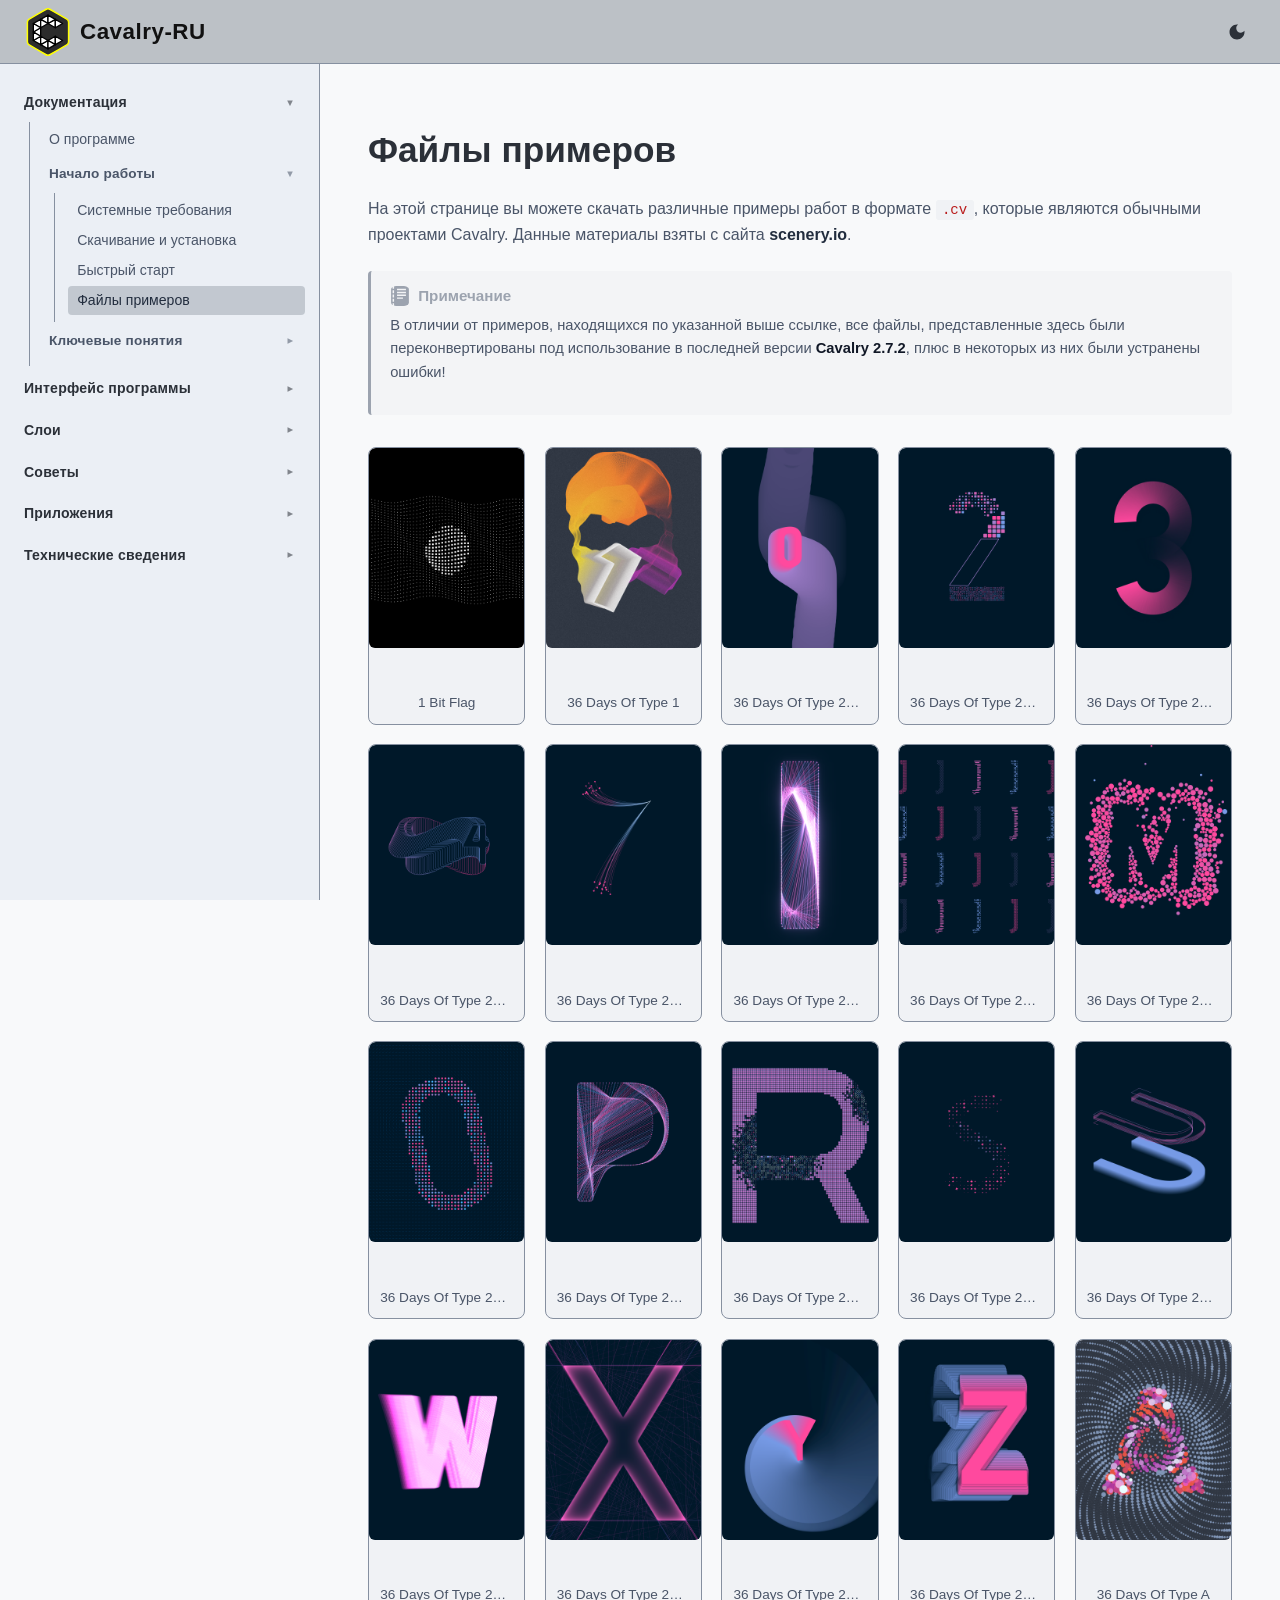
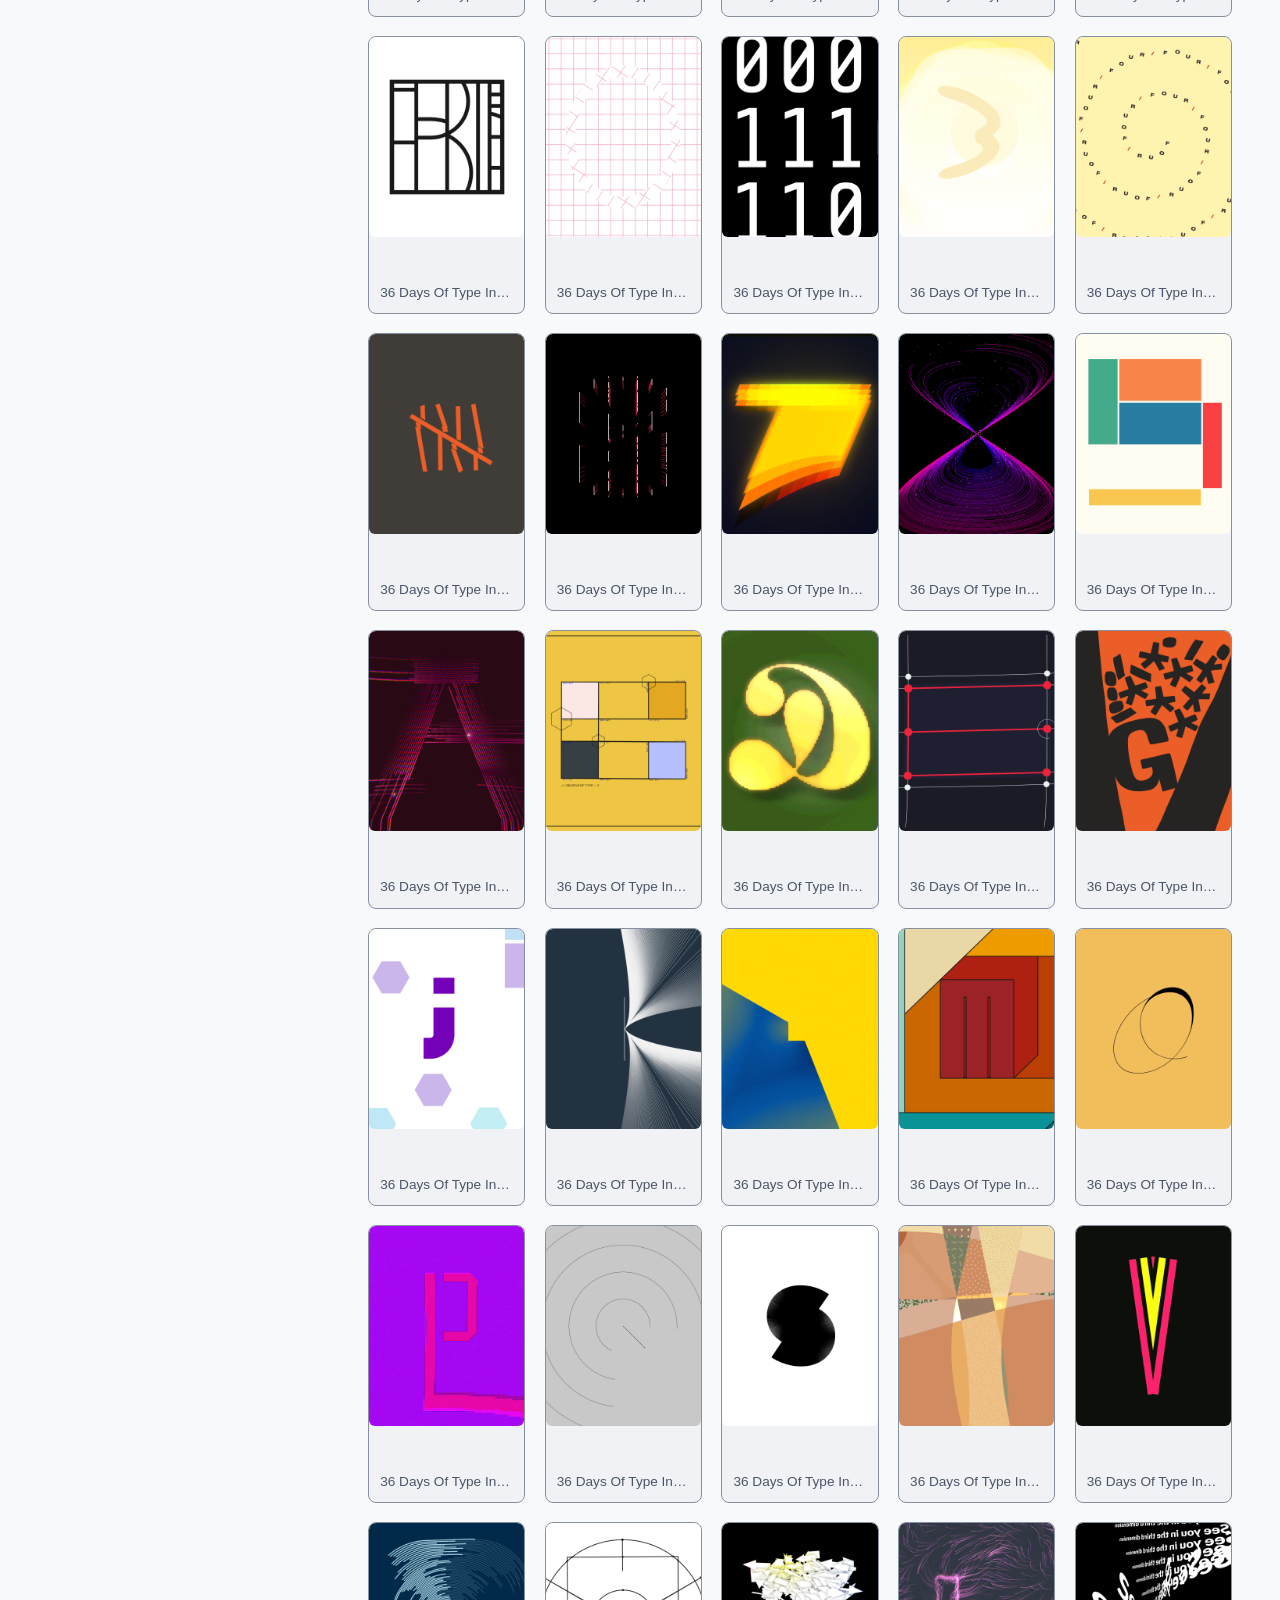
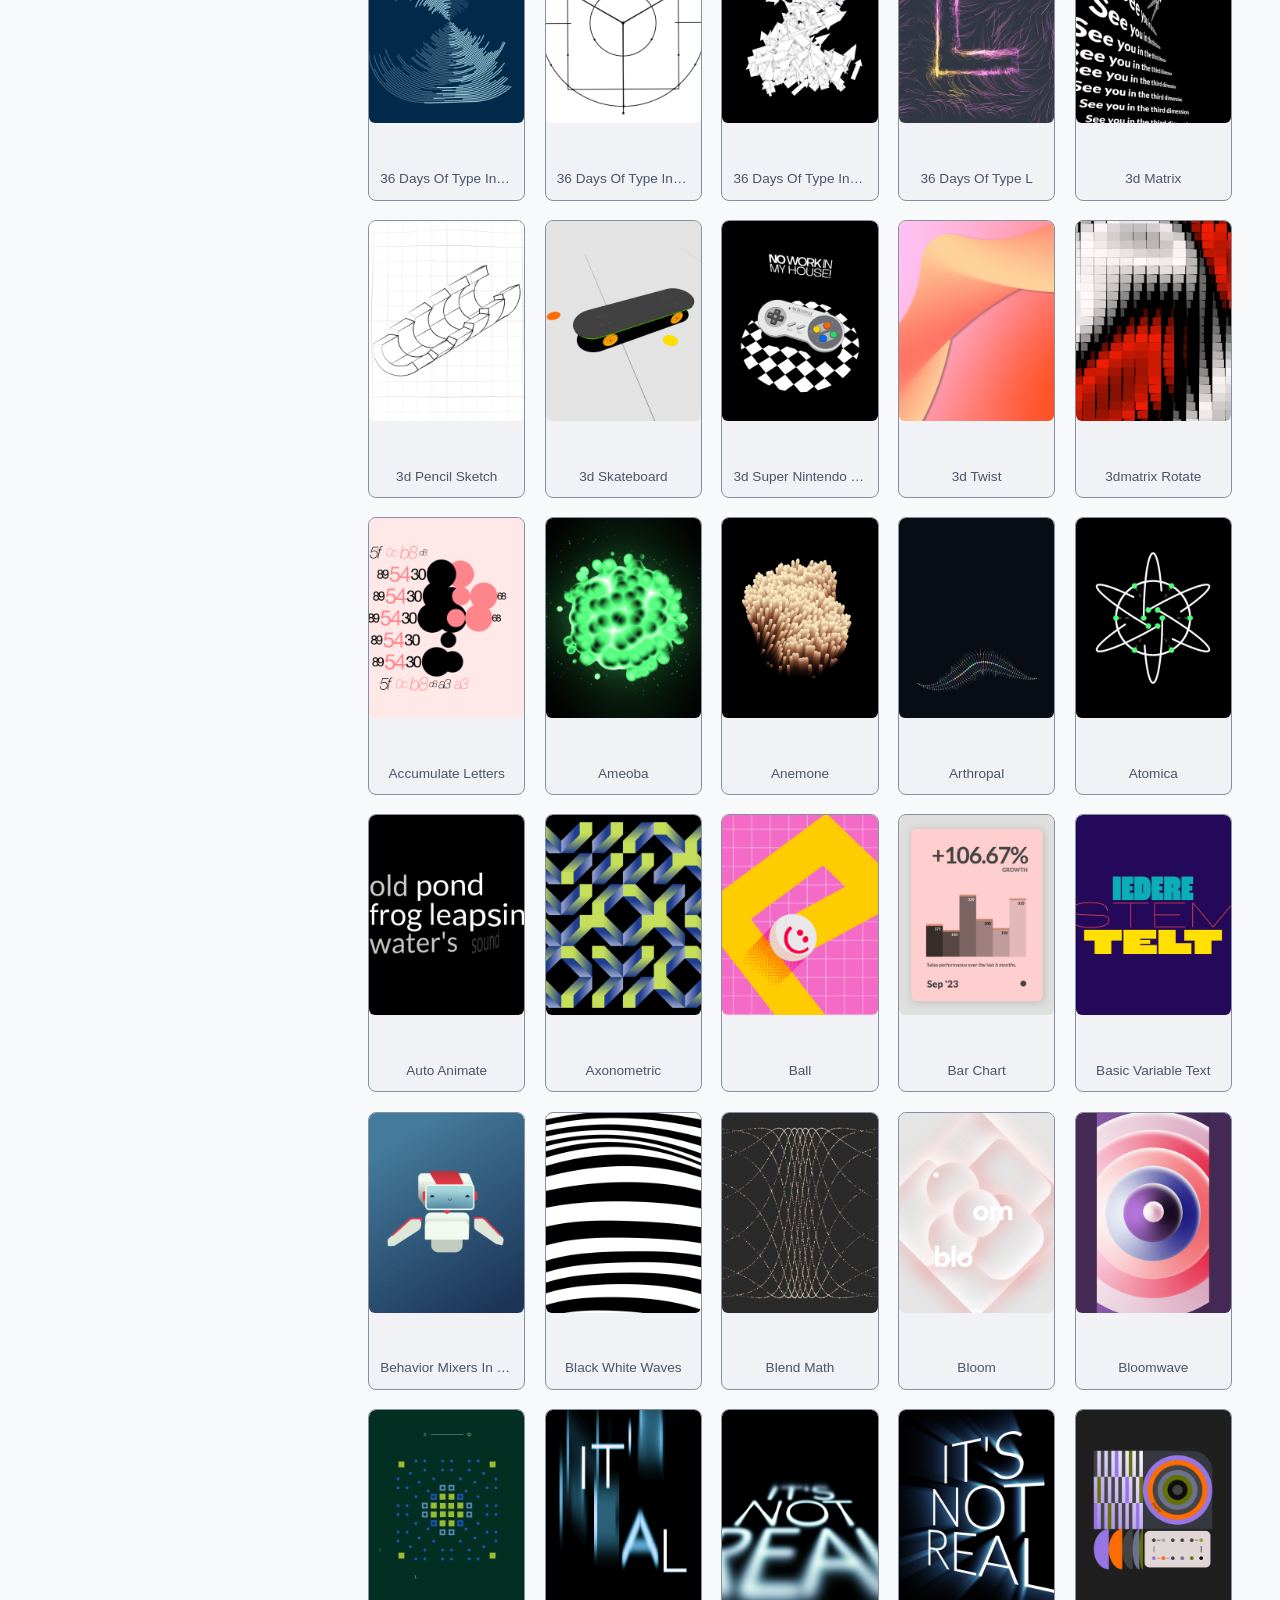
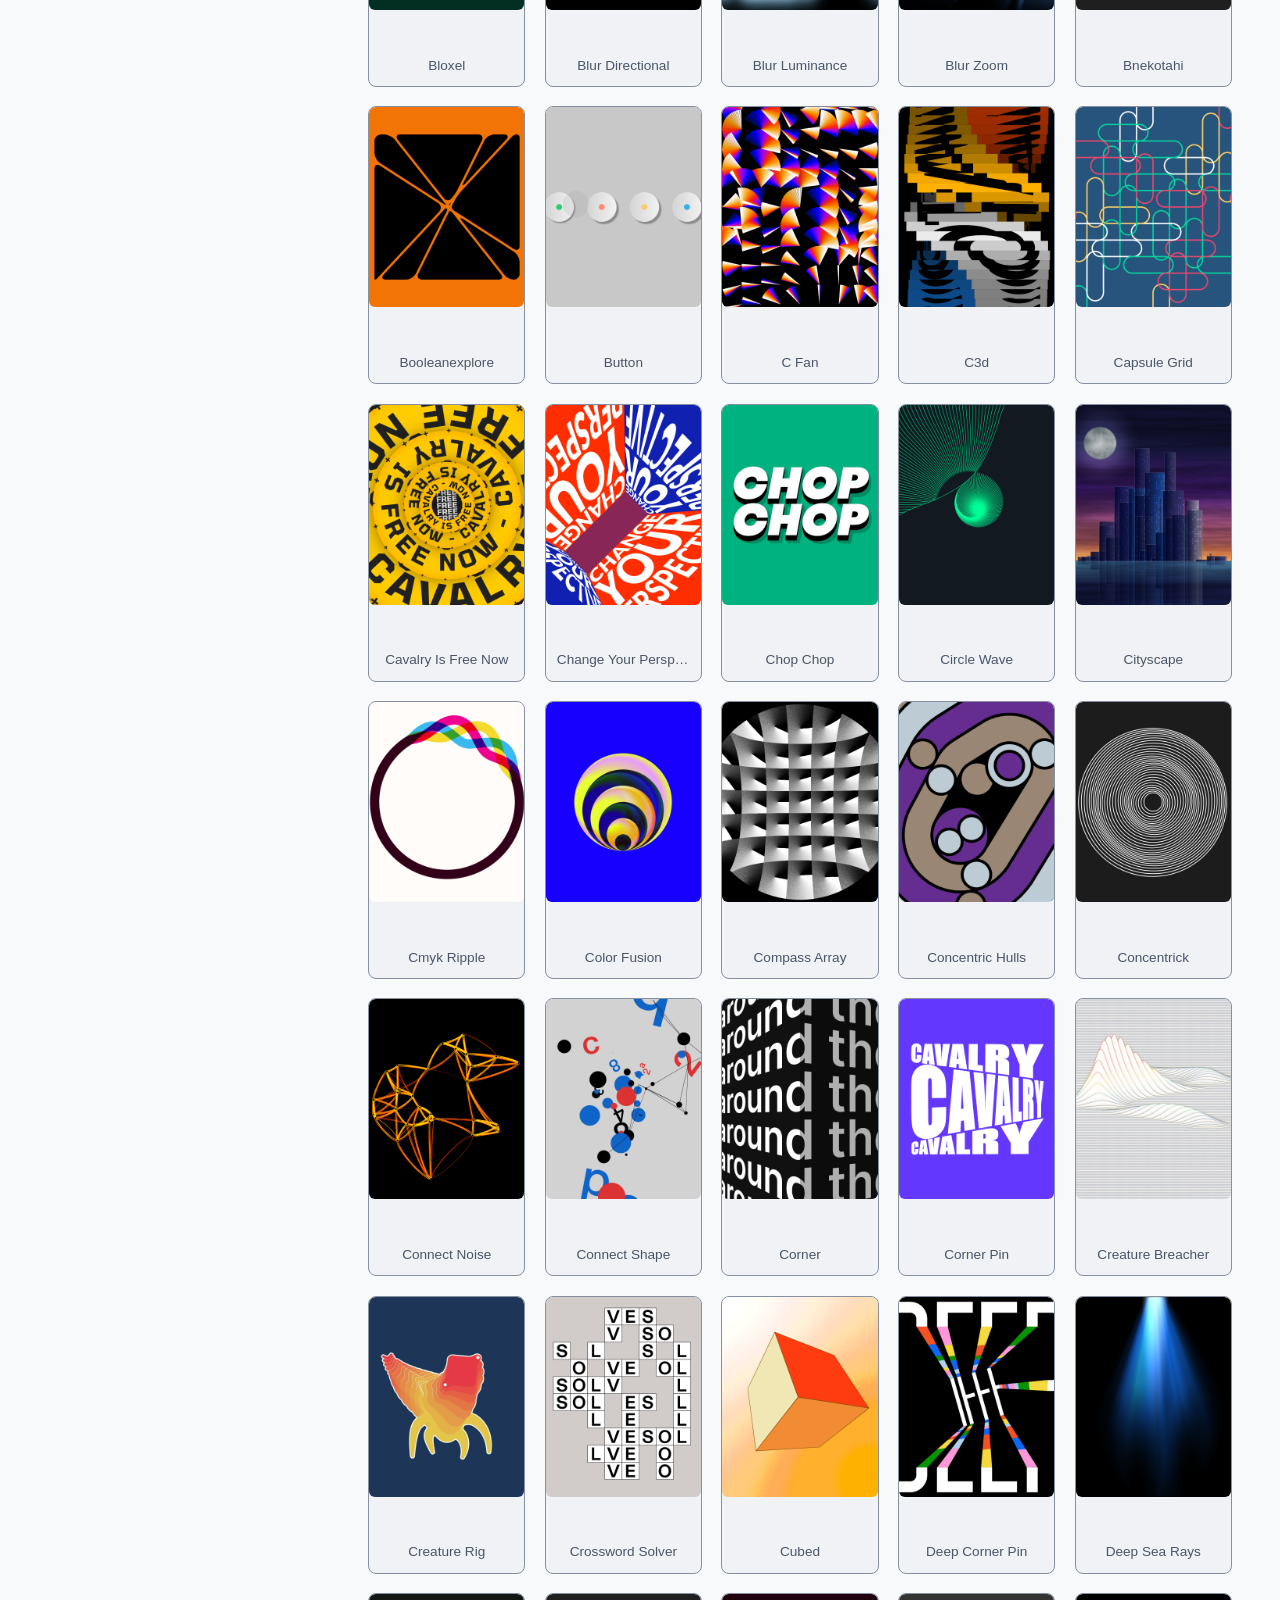
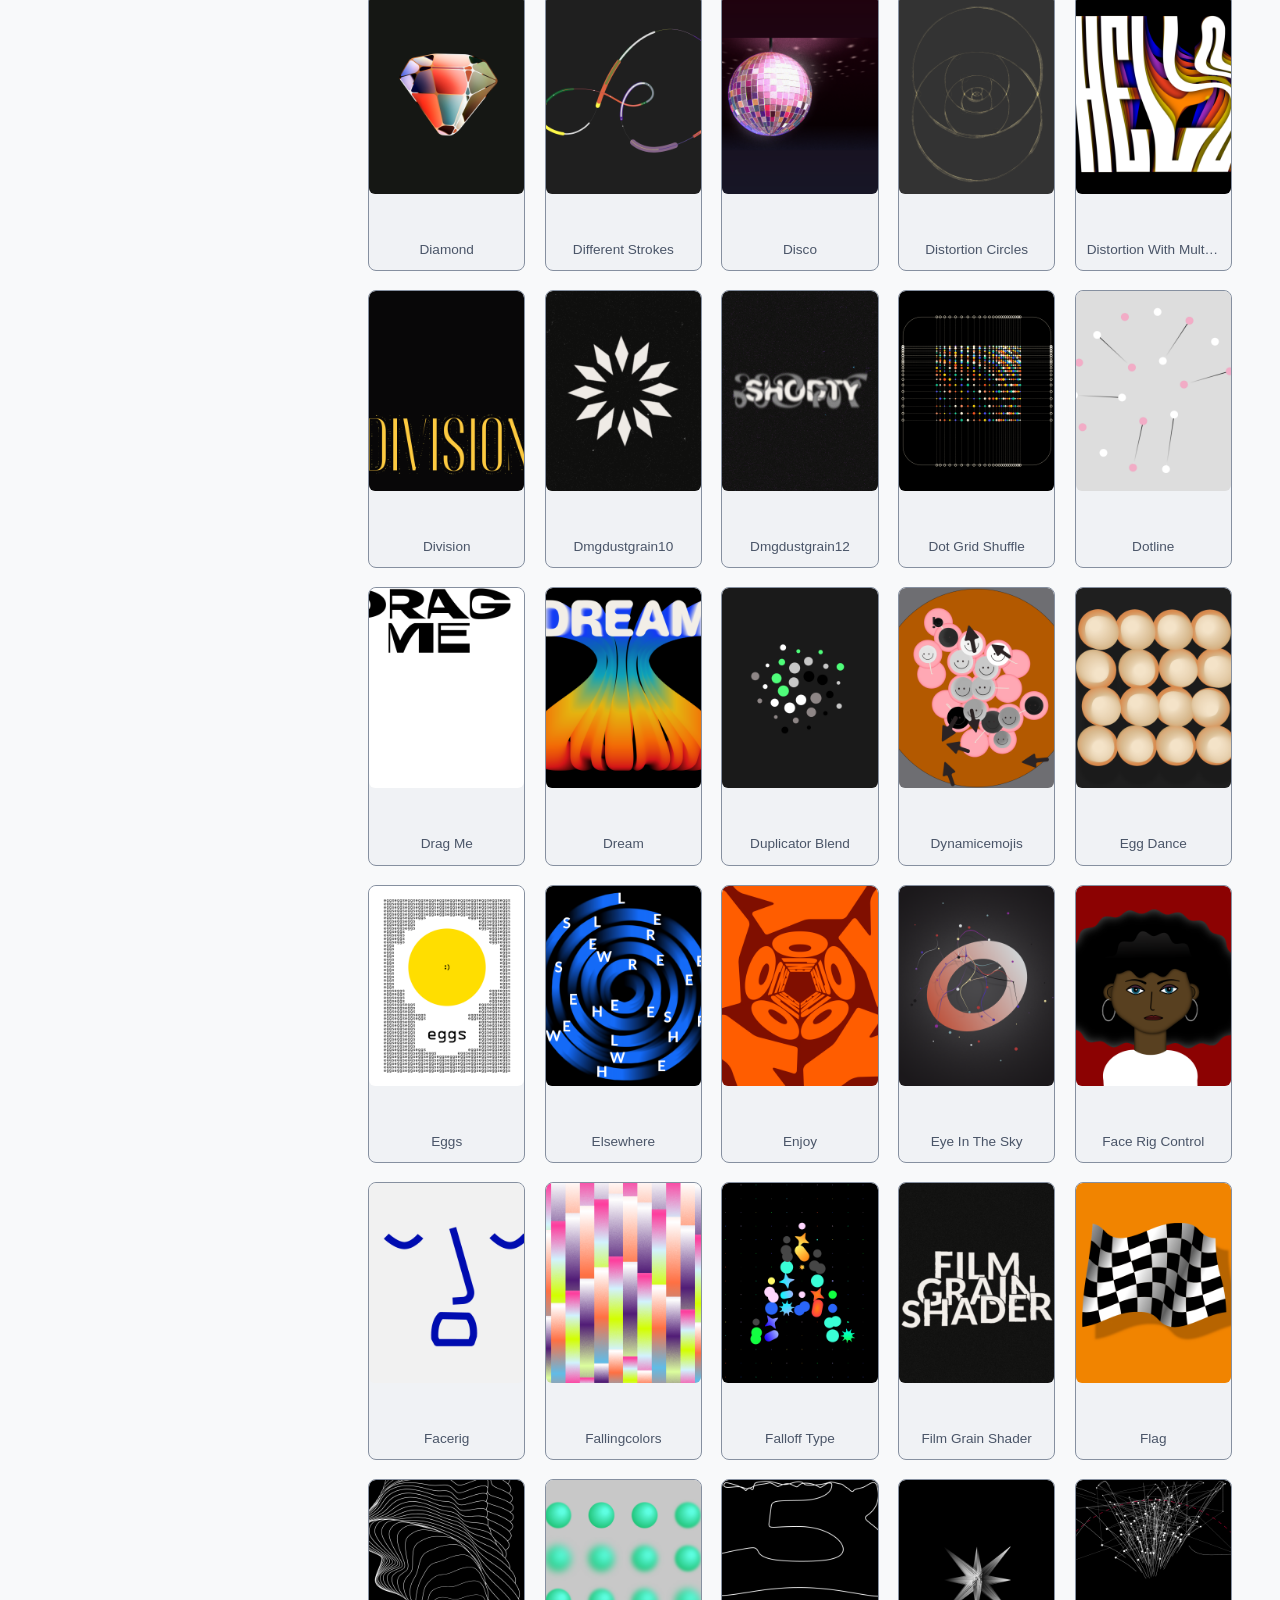
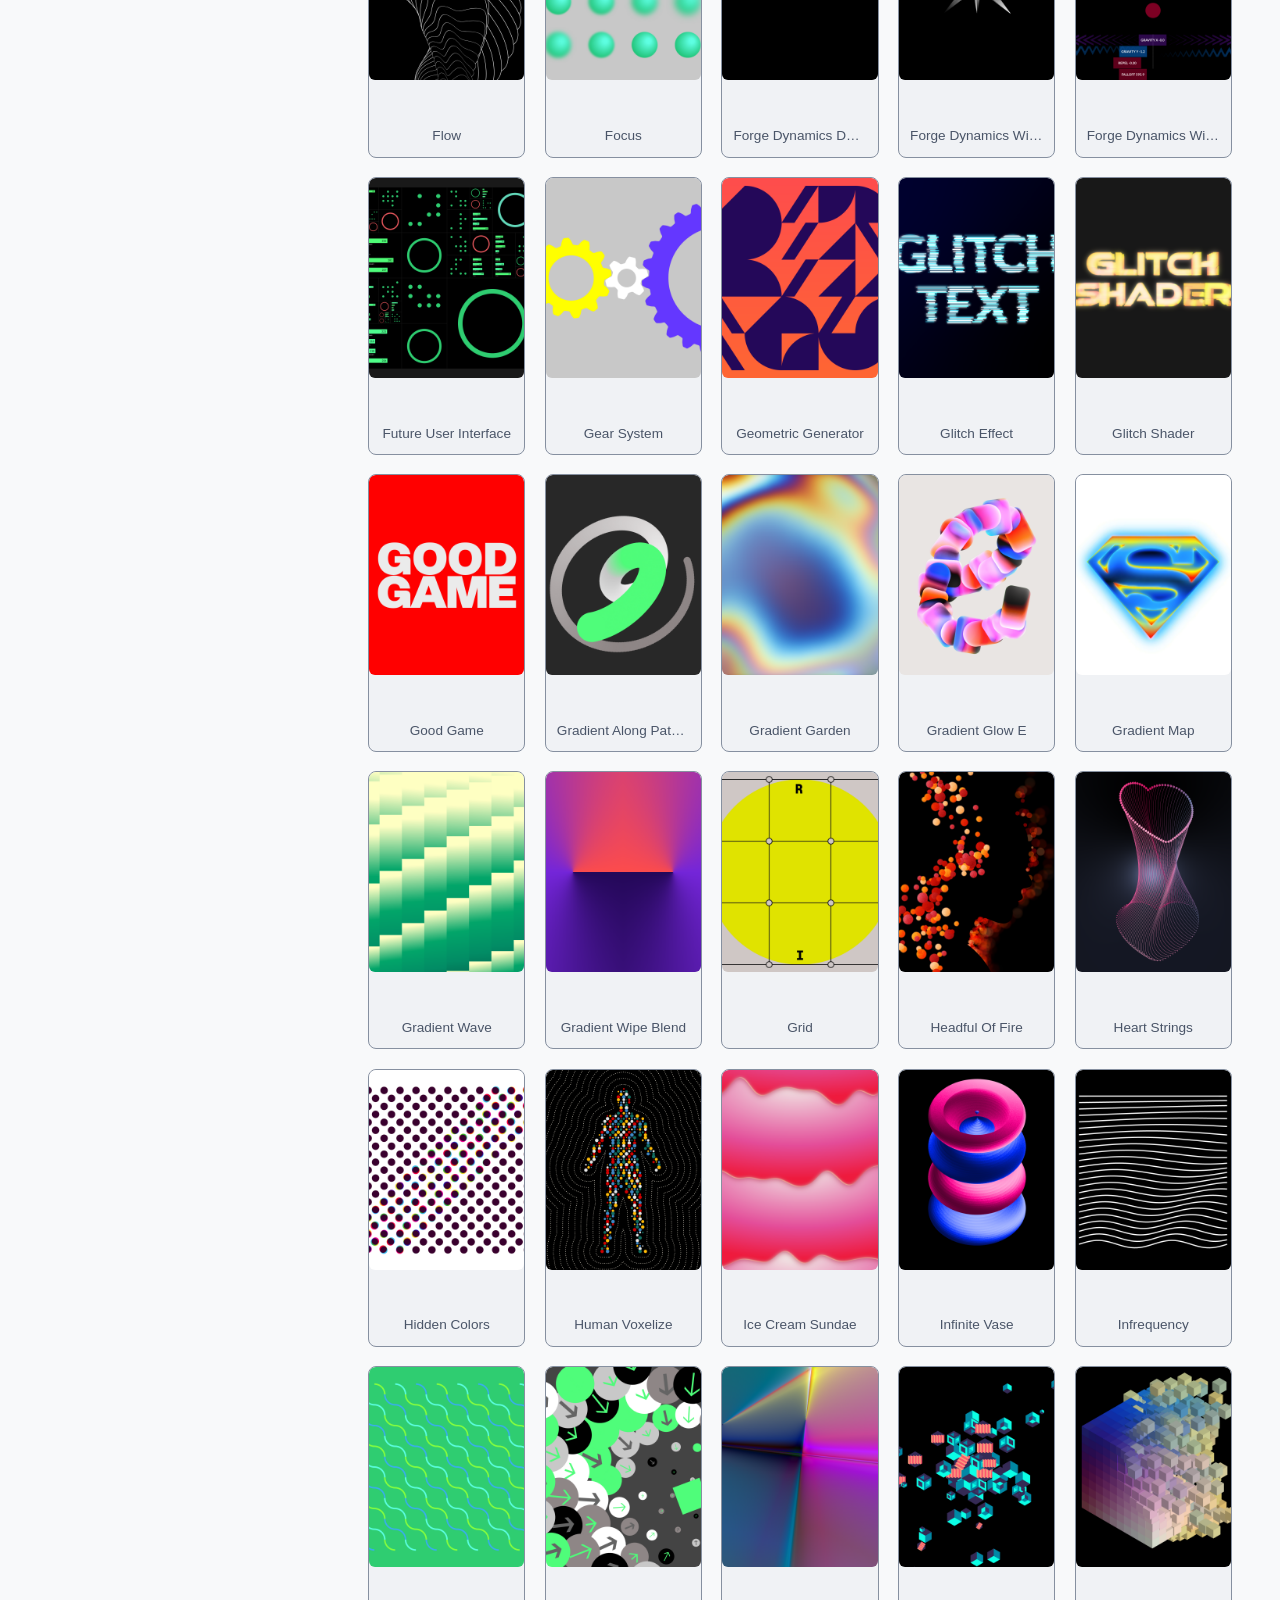
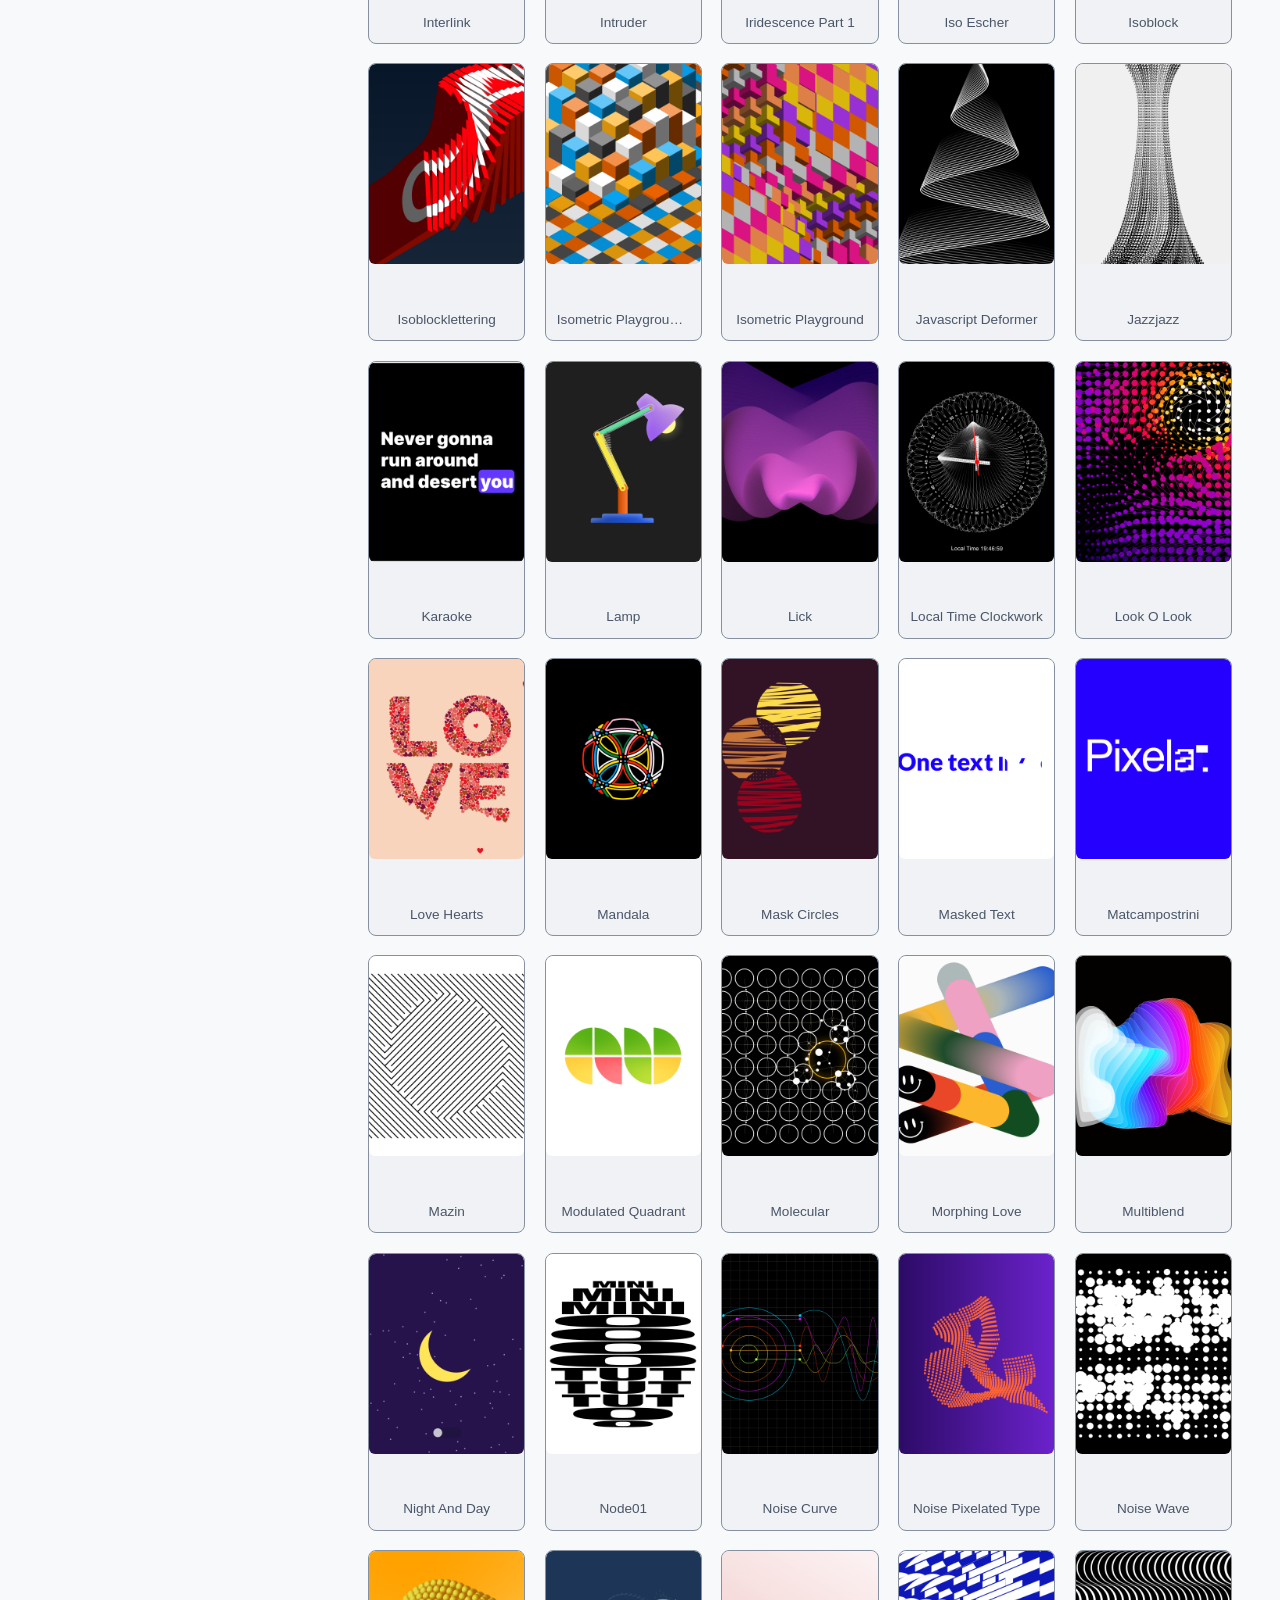
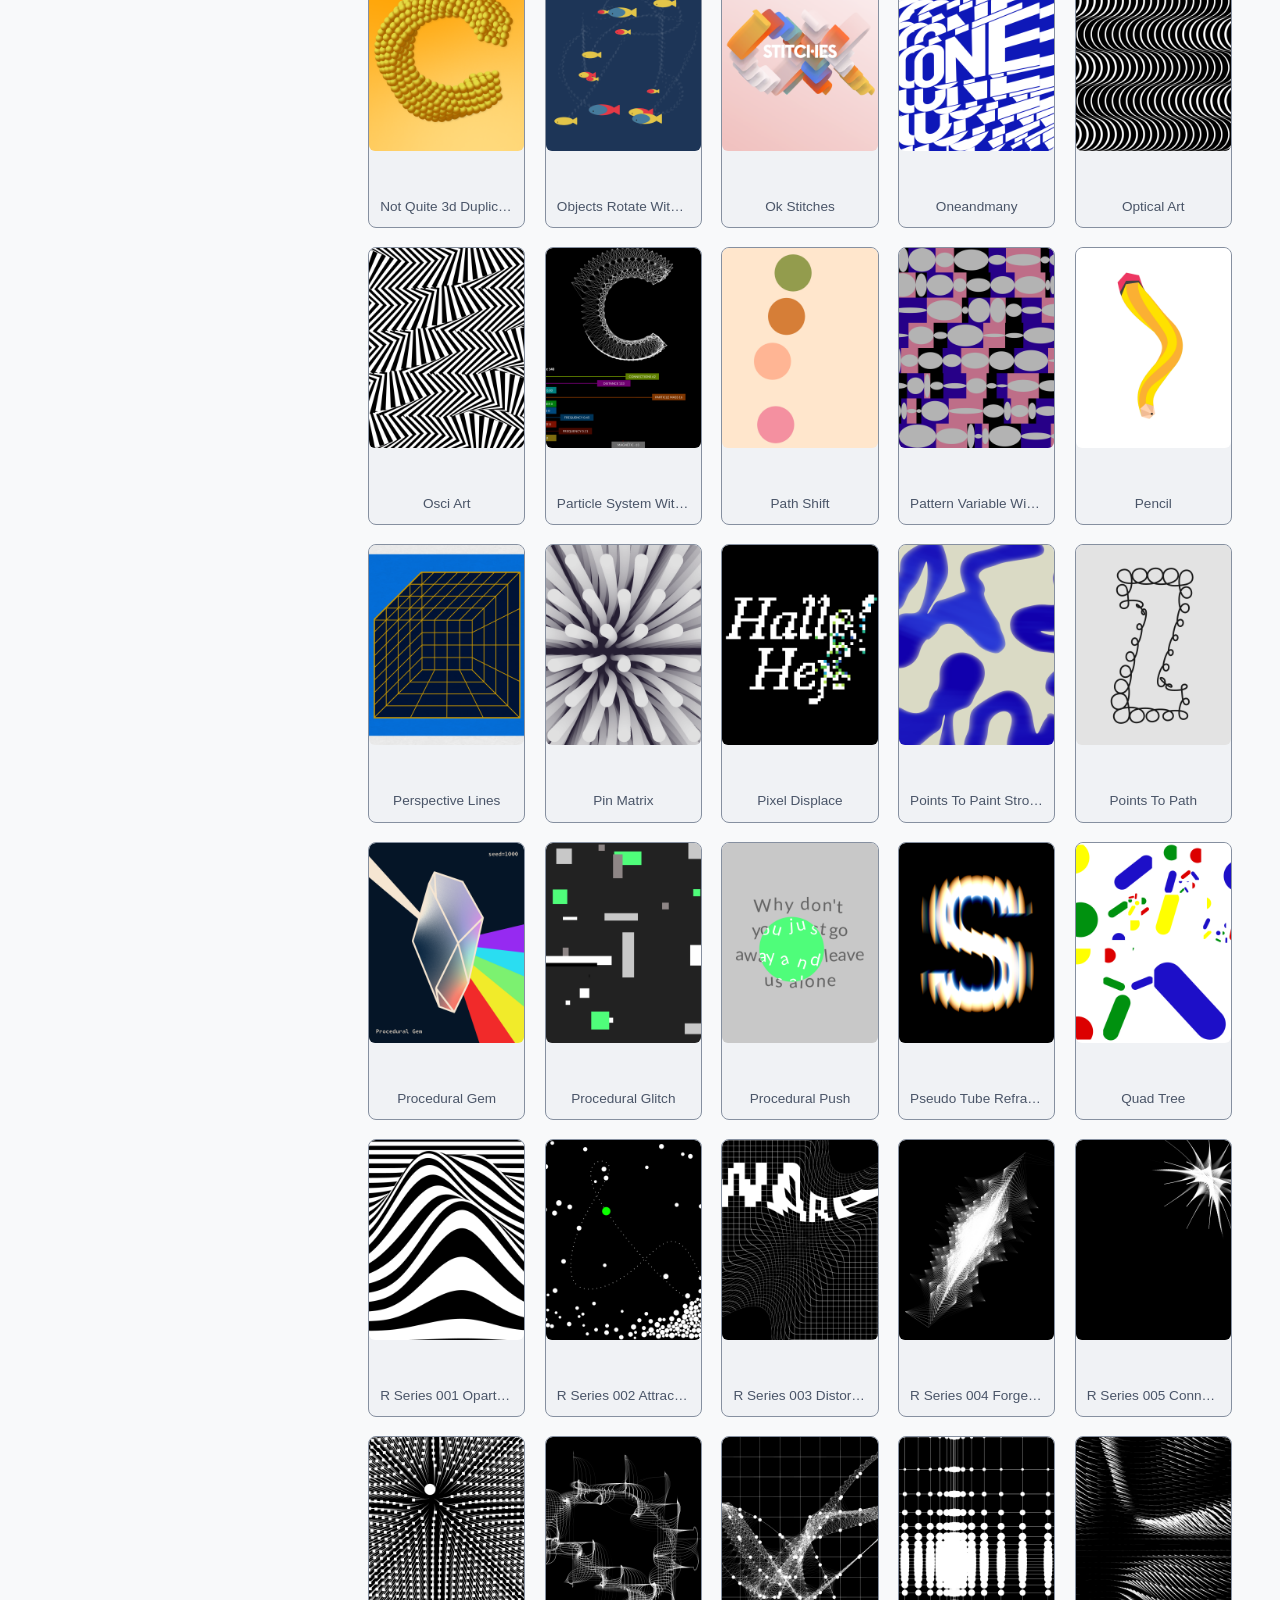
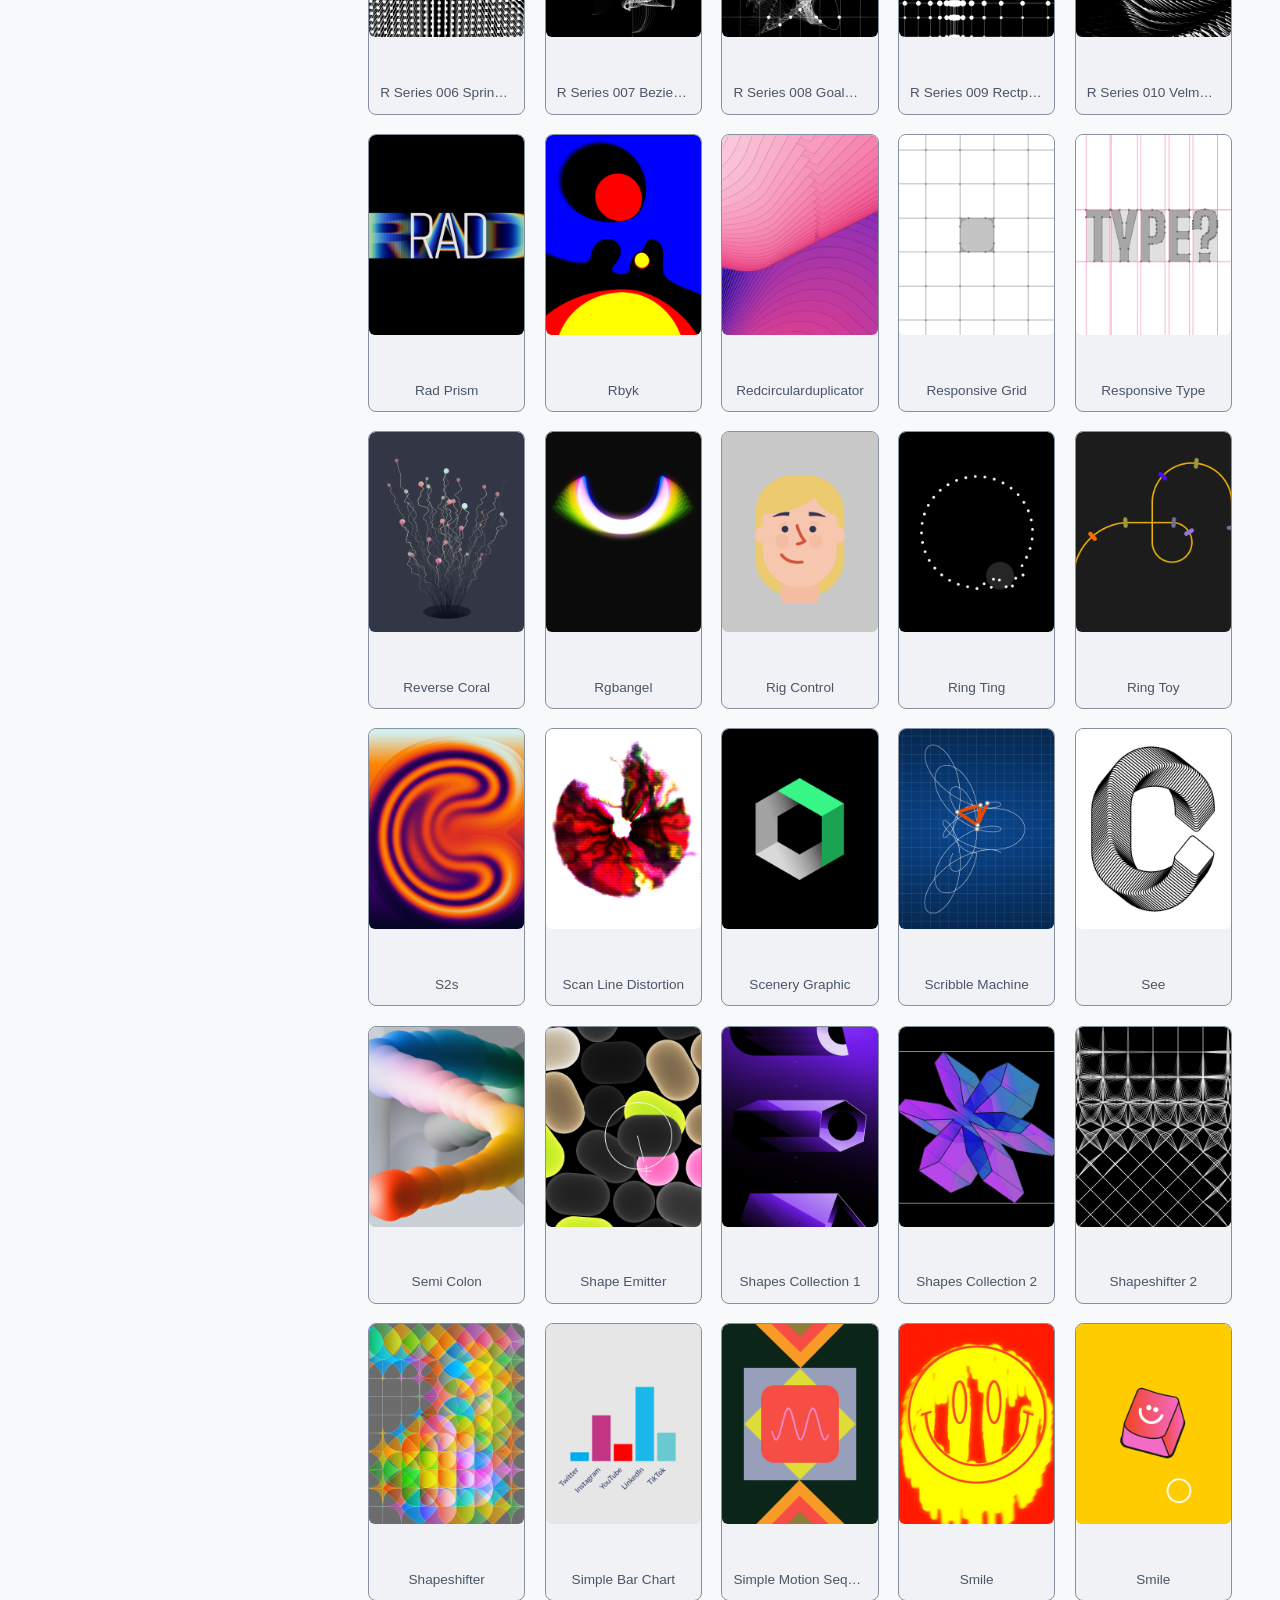
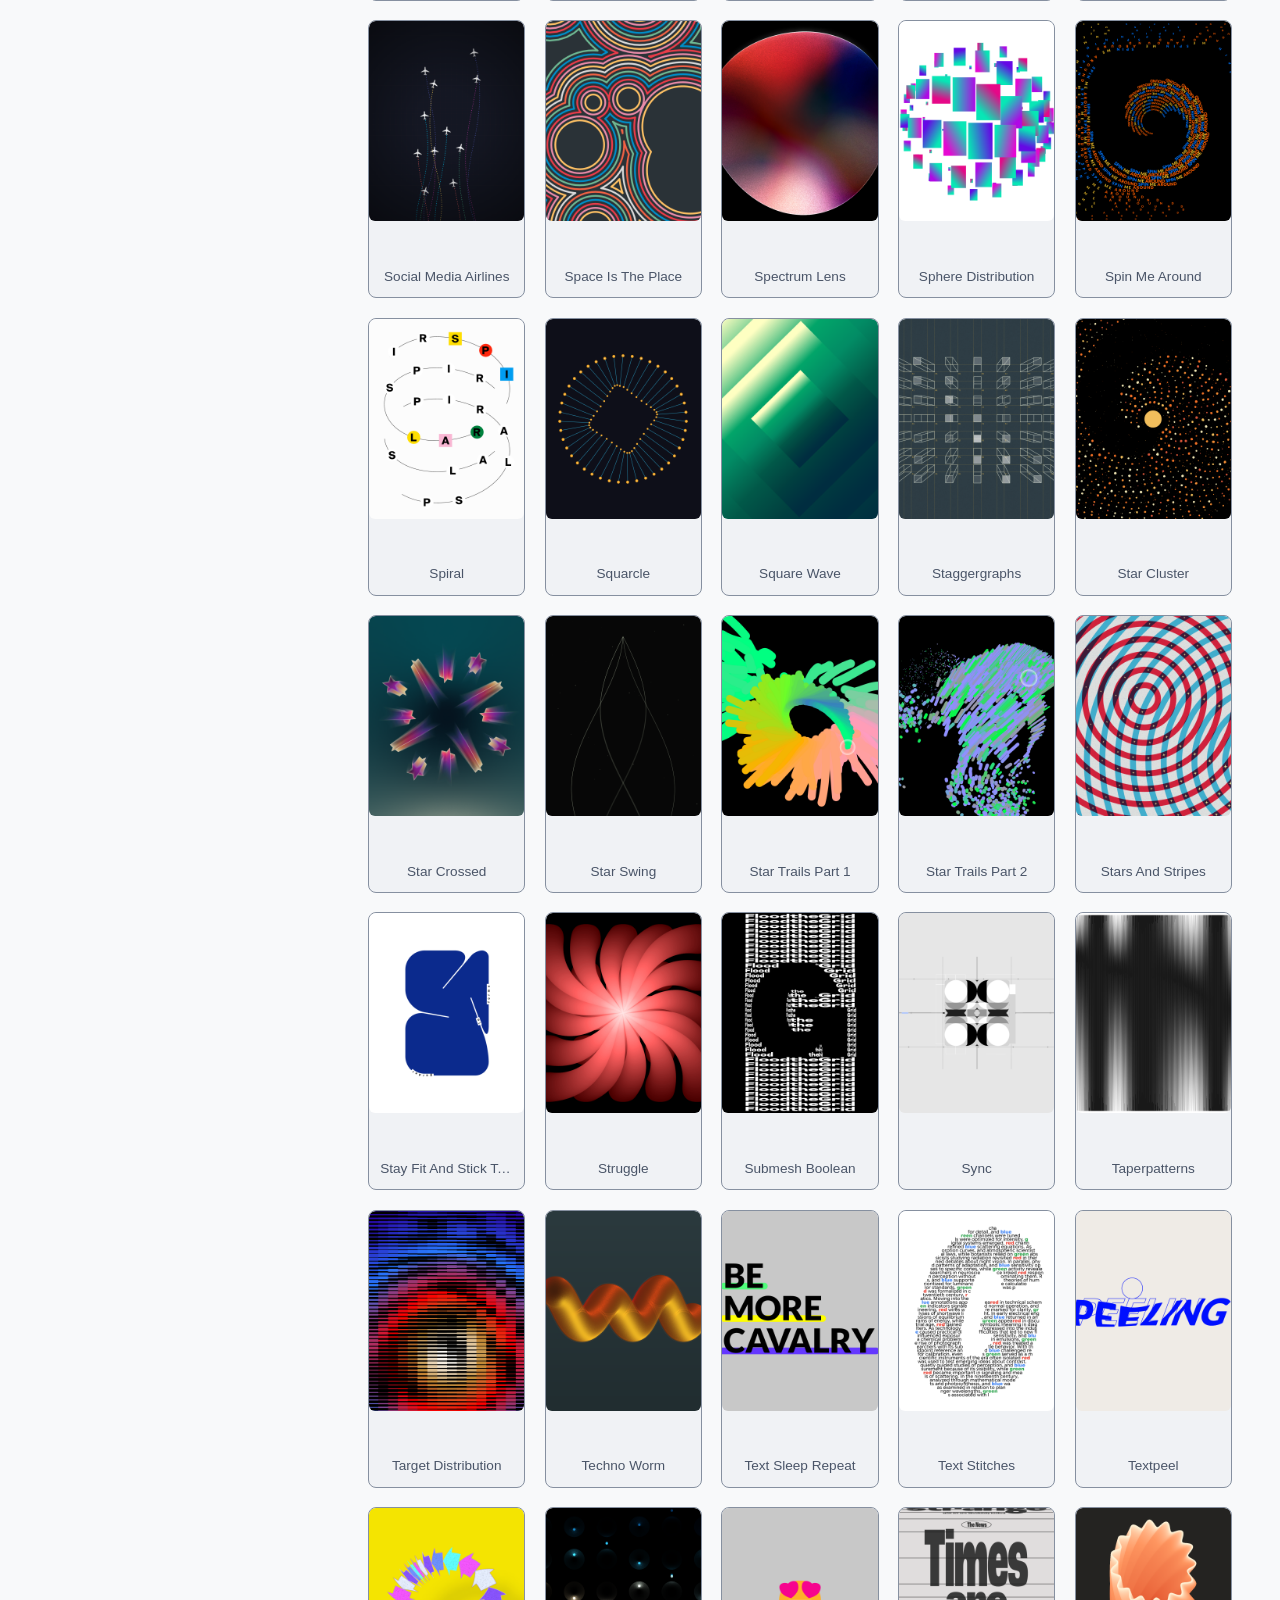
==== commit d8d0966c: "Кнопки перехода для мобильной версии Файлы JavaScript перемещены в отдельную папку. Кнопки перехода " ====
--- a/pages/example-files.html
+++ b/pages/example-files.html
@@ -1507,8 +1507,8 @@
         </div>
 
         <div class="page-nav">
-            <a href="quick-start.html">◄ Быстрый старт</a>
-            <a href="main-principle.html">Ключевае понятия ►</a>
+            <a href="quick-start.html">&laquo; Быстрый старт</a>
+            <a href="main-principle.html">Ключевае понятия &raquo;</a>
         </div>
 
     </div>
@@ -1516,12 +1516,12 @@
 
 <footer></footer>
 
-<script src="../lenis.min.js"></script>
-<script src="../sidebar.js"></script>
-<script src="../header.js"></script>
-<script src="../footer.js"></script>
-<script src="../script.js"></script>
-<script src="../theme.js"></script> 
-<script src="../smooth-scroll.js"></script> 
+<script src="../js/lenis.min.js"></script>
+<script src="../js/sidebar.js"></script>
+<script src="../js/header.js"></script>
+<script src="../js/footer.js"></script>
+<script src="../js/script.js"></script>
+<script src="../js/theme.js"></script> 
+<script src="../js/smooth-scroll.js"></script> 
 </body>
 </html>
--- a/style.css
+++ b/style.css
@@ -320,6 +320,7 @@
     border-top: 1px solid #313131;
     border-bottom: 1px solid #313131;
     gap: 1rem;
+    
 }
 
 .page-nav a {
@@ -330,12 +331,27 @@
     border: 1px solid #313131;
     border-radius: 6px;
     background-color: #222;
+    flex: 1;                     /* 👈 одинаковая ширина на десктопе */
+    max-width: 48%;              /* 👈 не растягиваются на всю ширину */
+    text-align: center;
+    
+}
+
+html.light .page-nav a {
+    color: #222d3e;
+    border-color: #8690a0;
+    background-color: #f0f2f5;
 }
 
 .page-nav a:hover {
     border-color: #6ea8fe;
     background-color: rgba(110, 168, 254, 0.08);
     text-decoration: none;
+}
+
+html.light .page-nav a:hover {
+    border-color: #222d3e;
+    background-color: rgba(34, 45, 62, 0.08);
 }
 
 /* Страничное меню под шапкой */
@@ -1275,4 +1291,17 @@
     .example-item img {
         height: 160px;
     }
+
+    .page-nav {
+        flex-direction: column;   /* 👈 вертикально */
+        gap: 0.55rem;
+    }
+
+    .page-nav a {
+        max-width: 100%;          /* 👈 на всю ширину */
+        width: 100%;
+        text-align: center;
+        font-size: 0.9rem;
+        padding: 0.7rem 1rem;
+    }
 }
